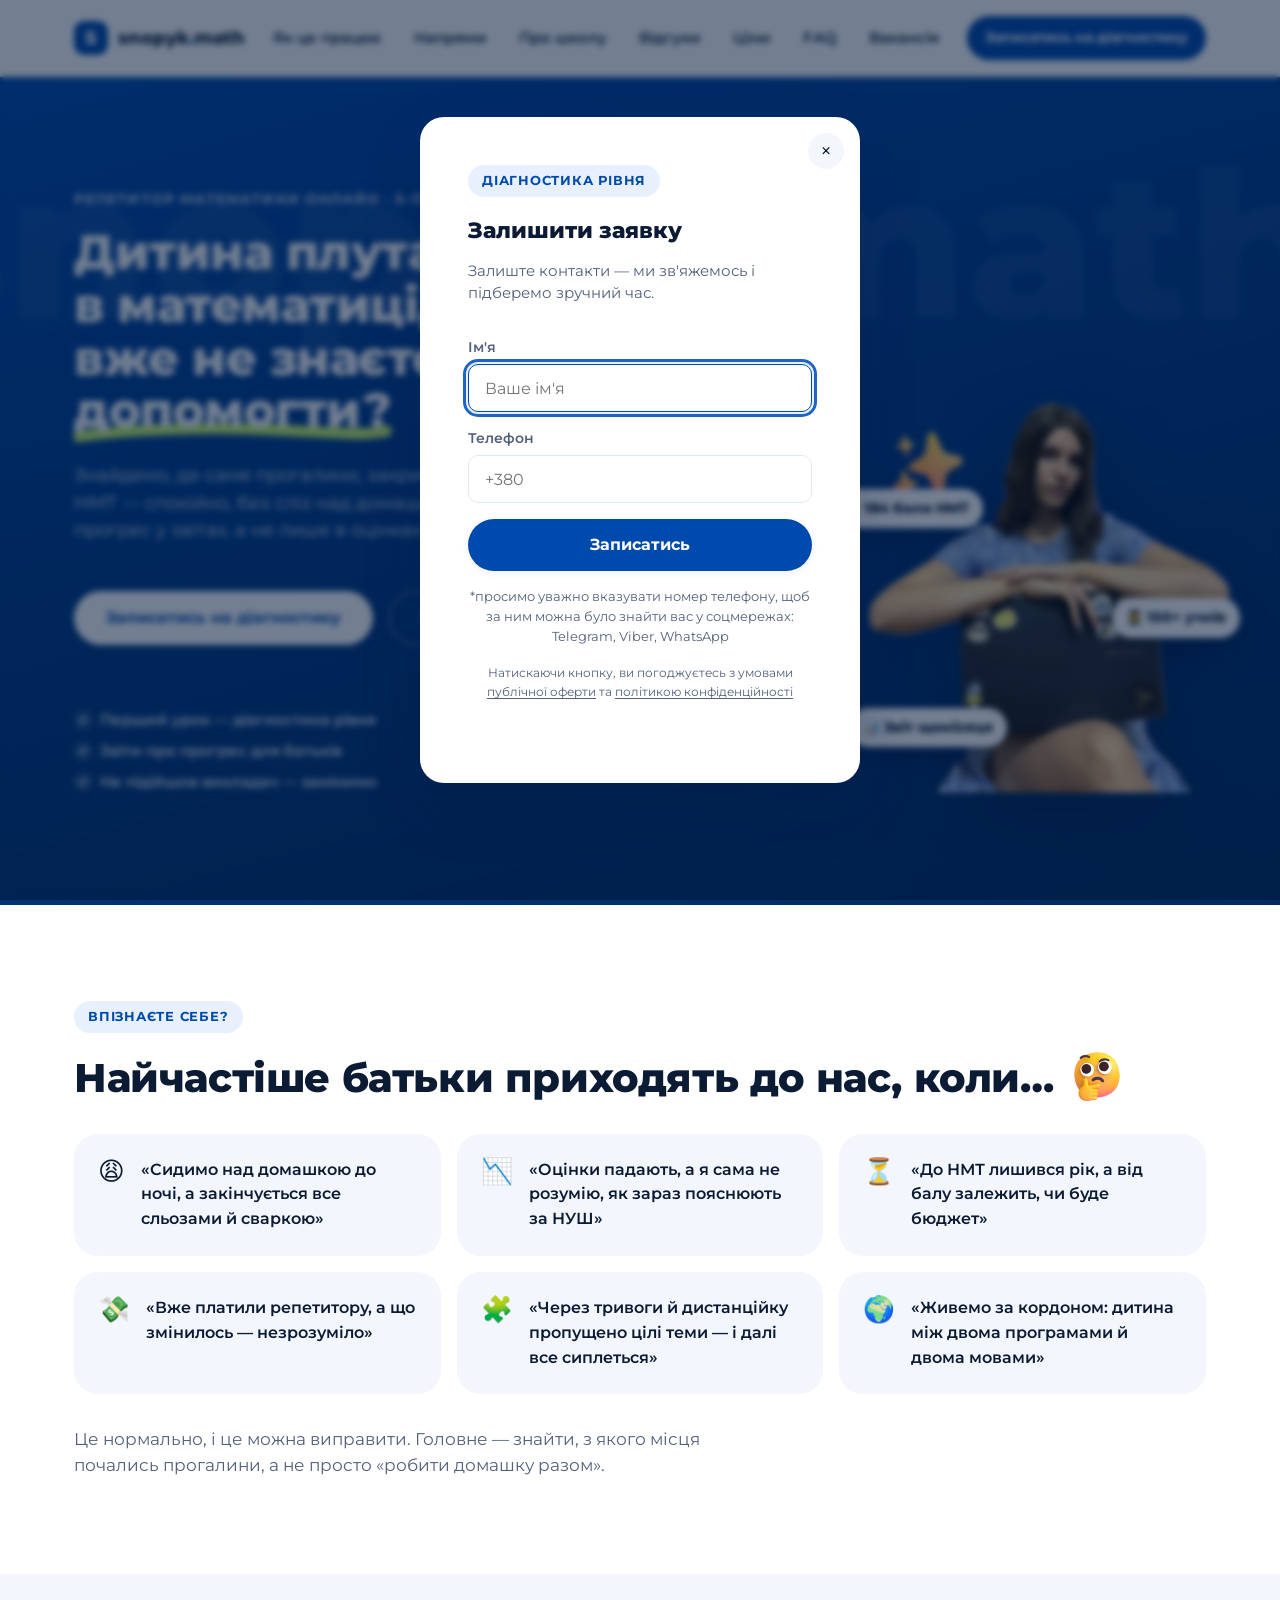
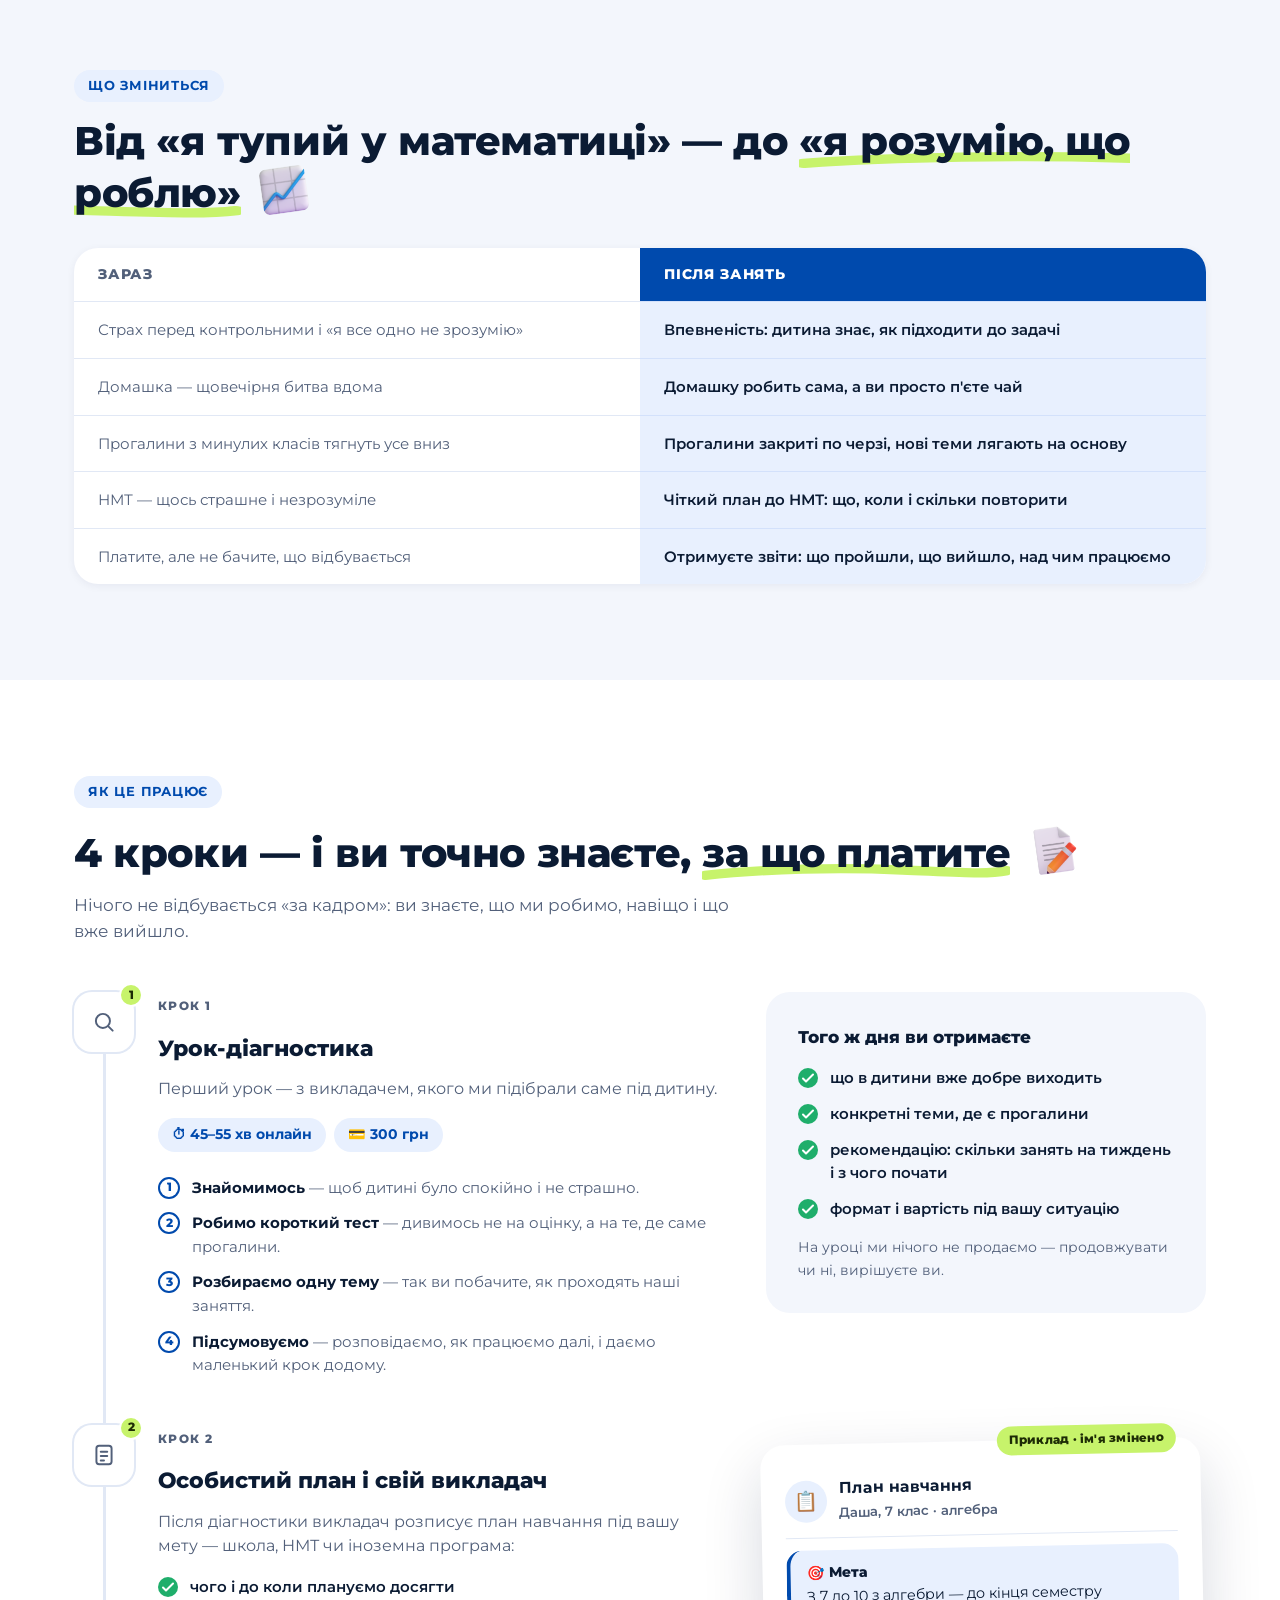
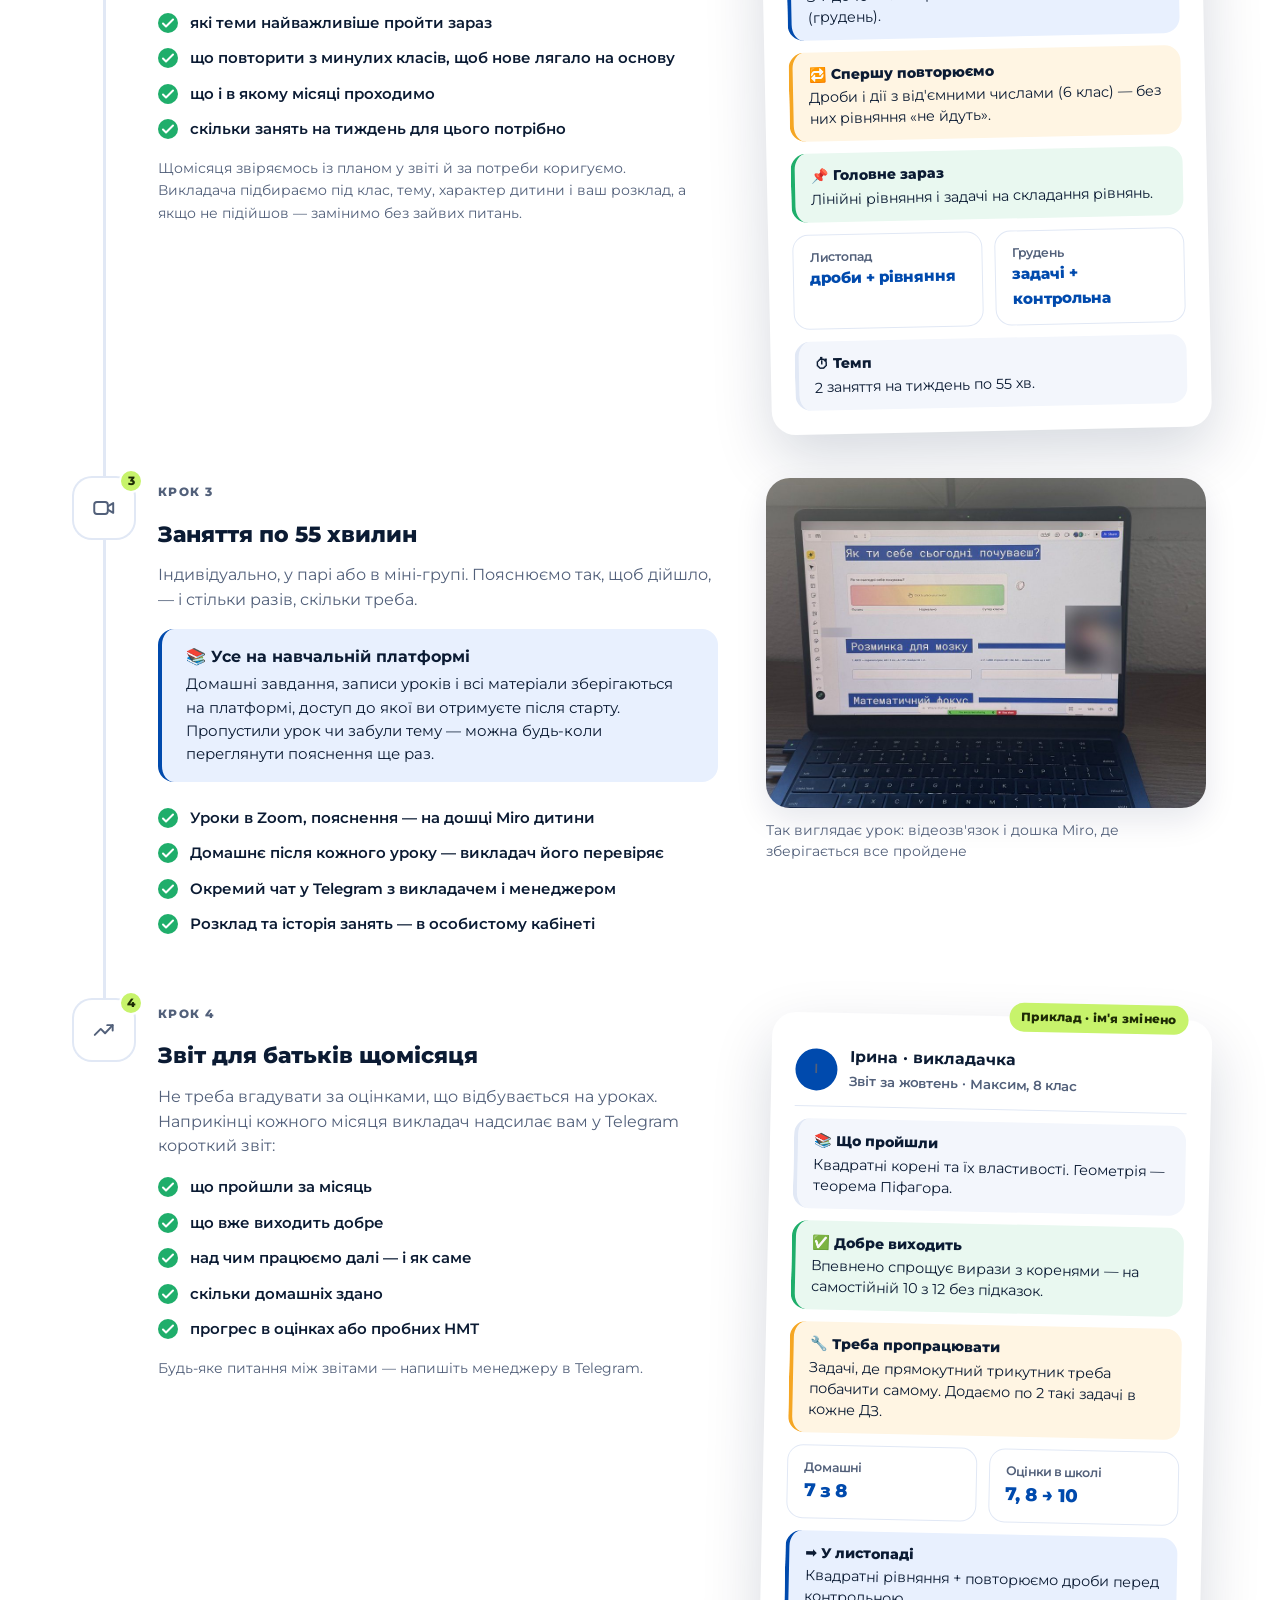
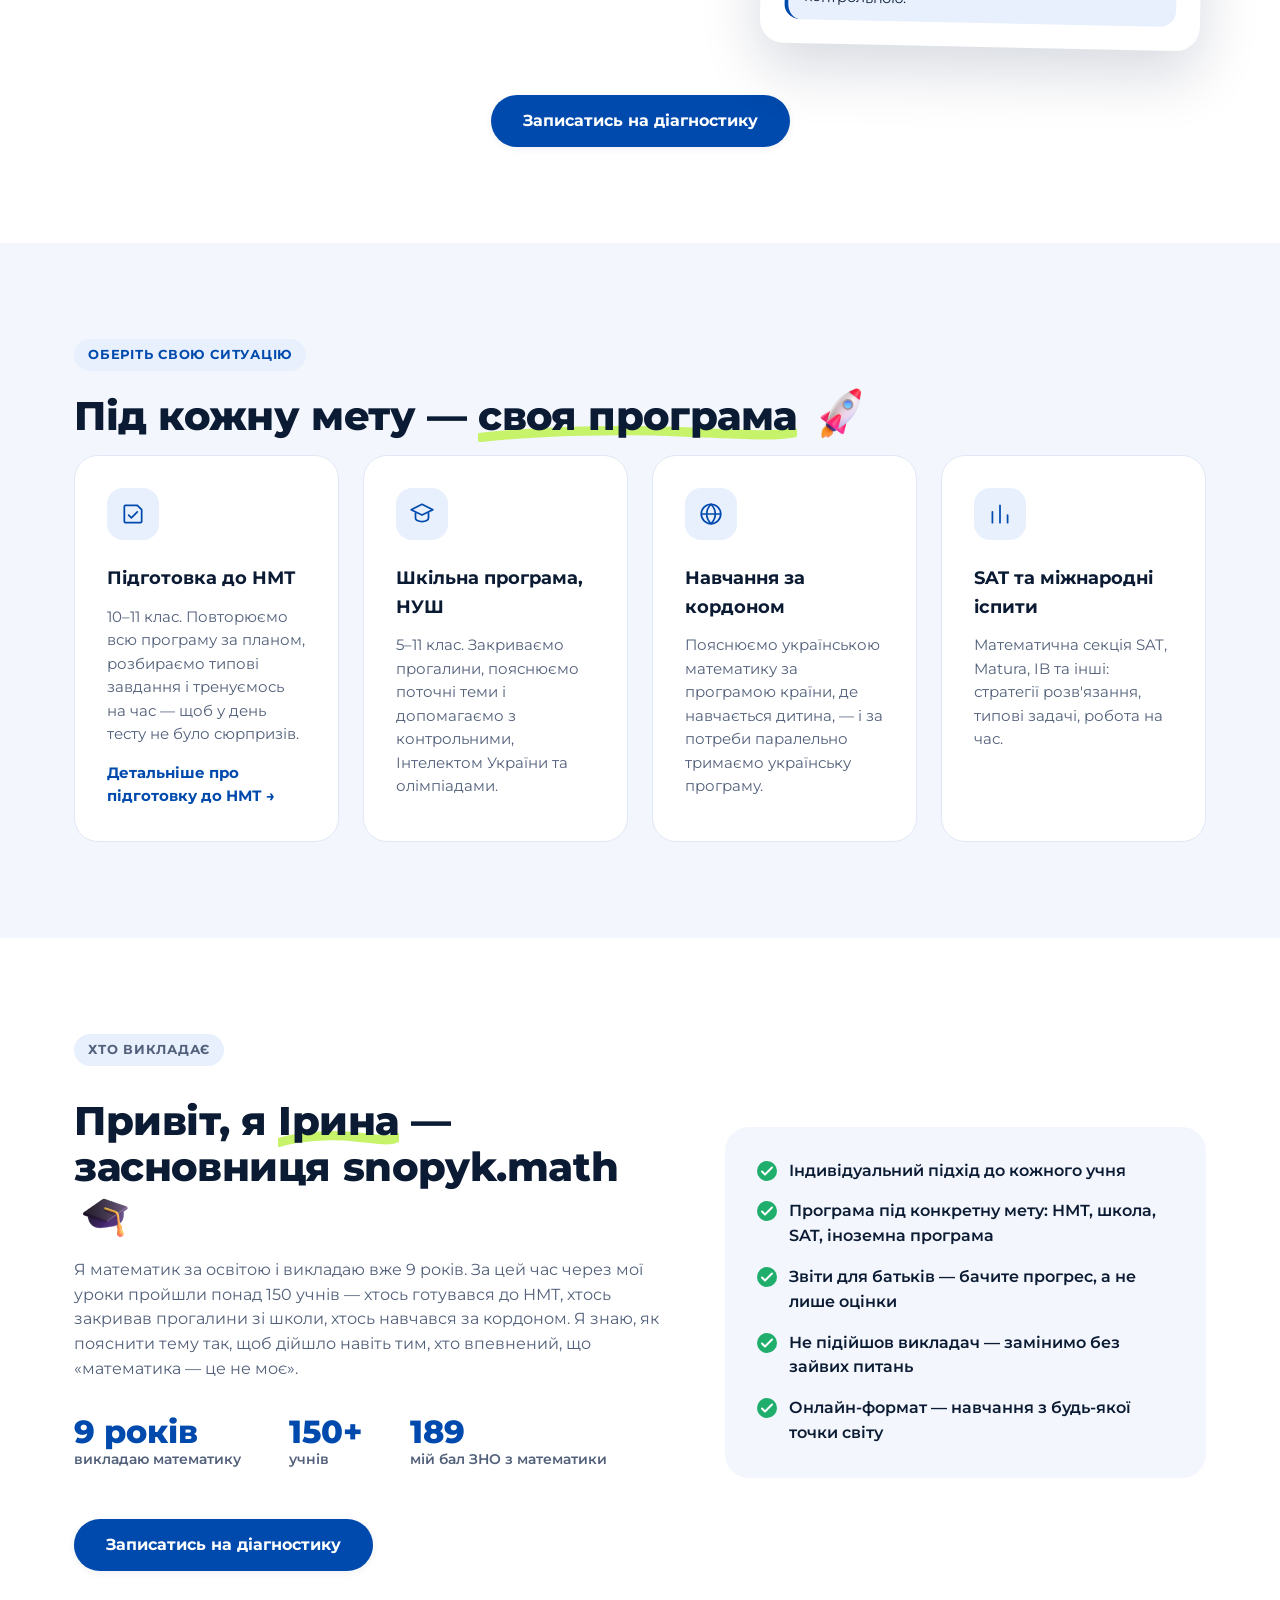
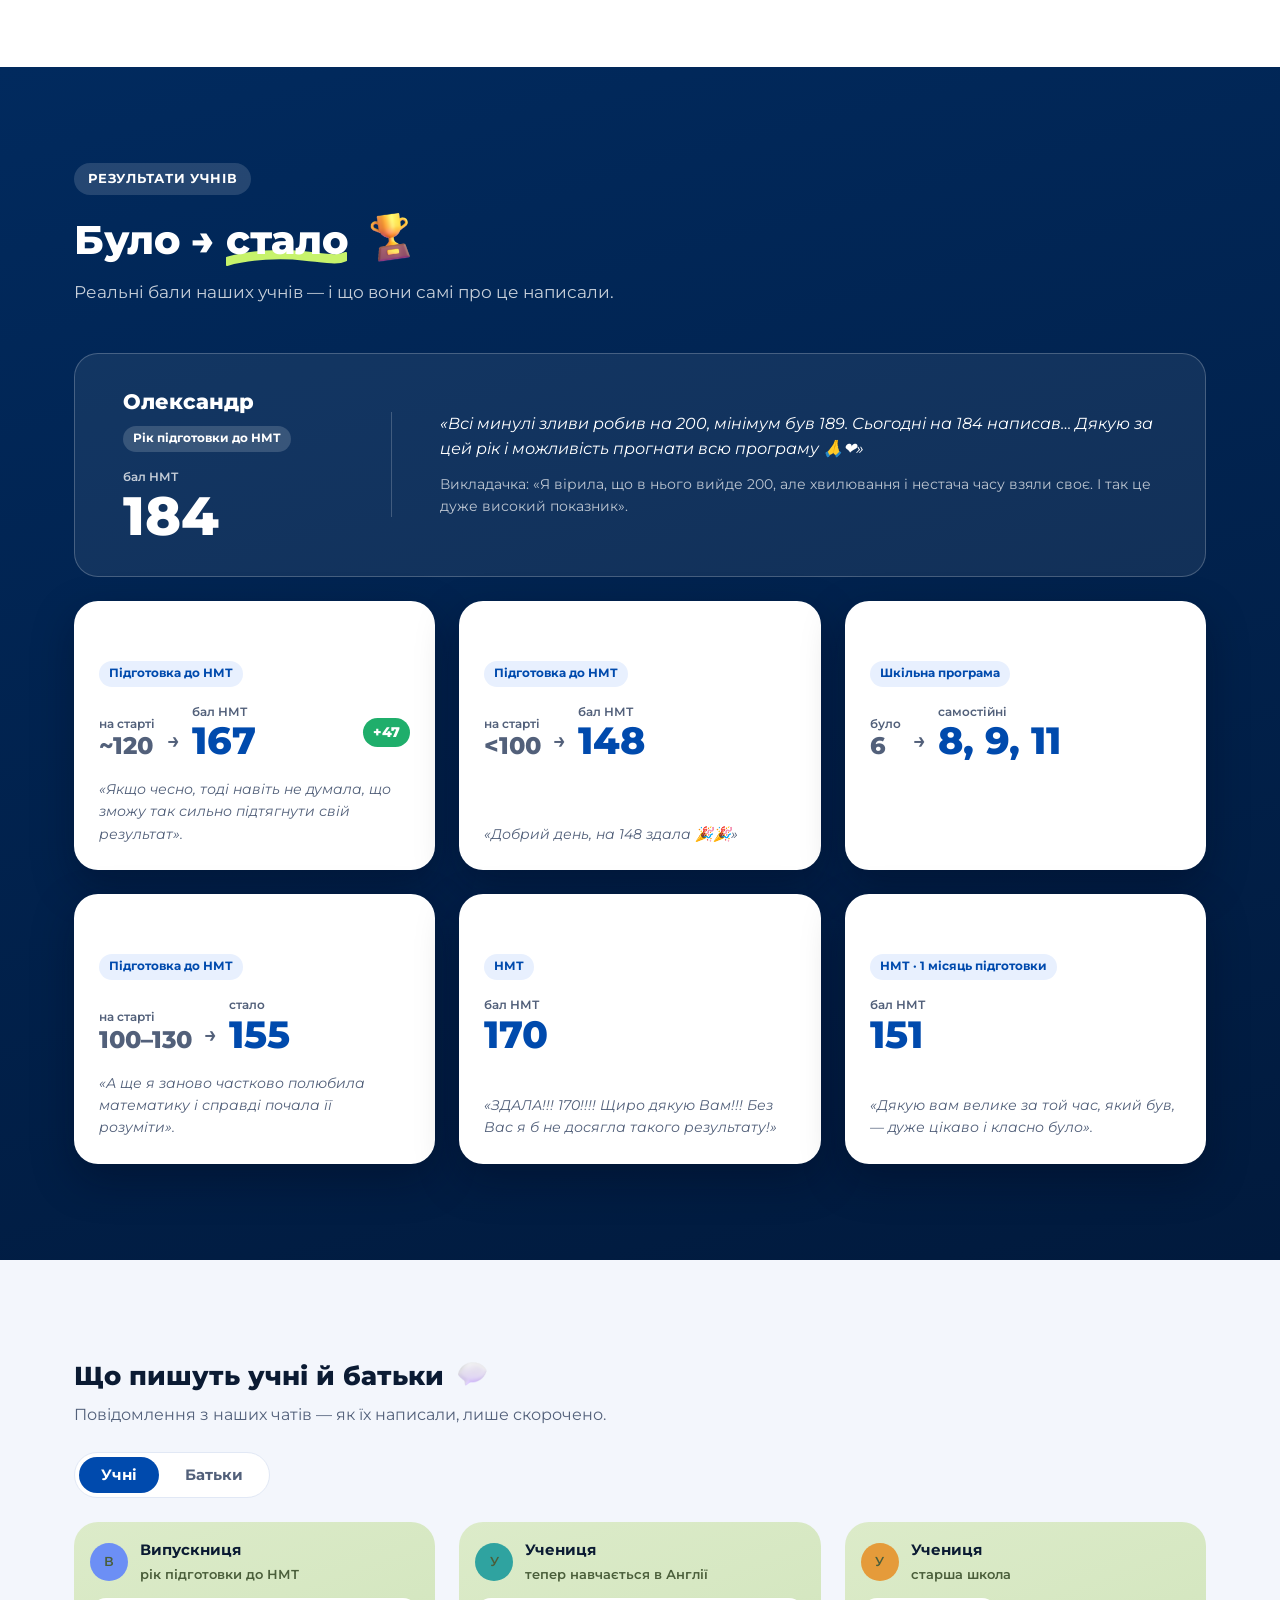
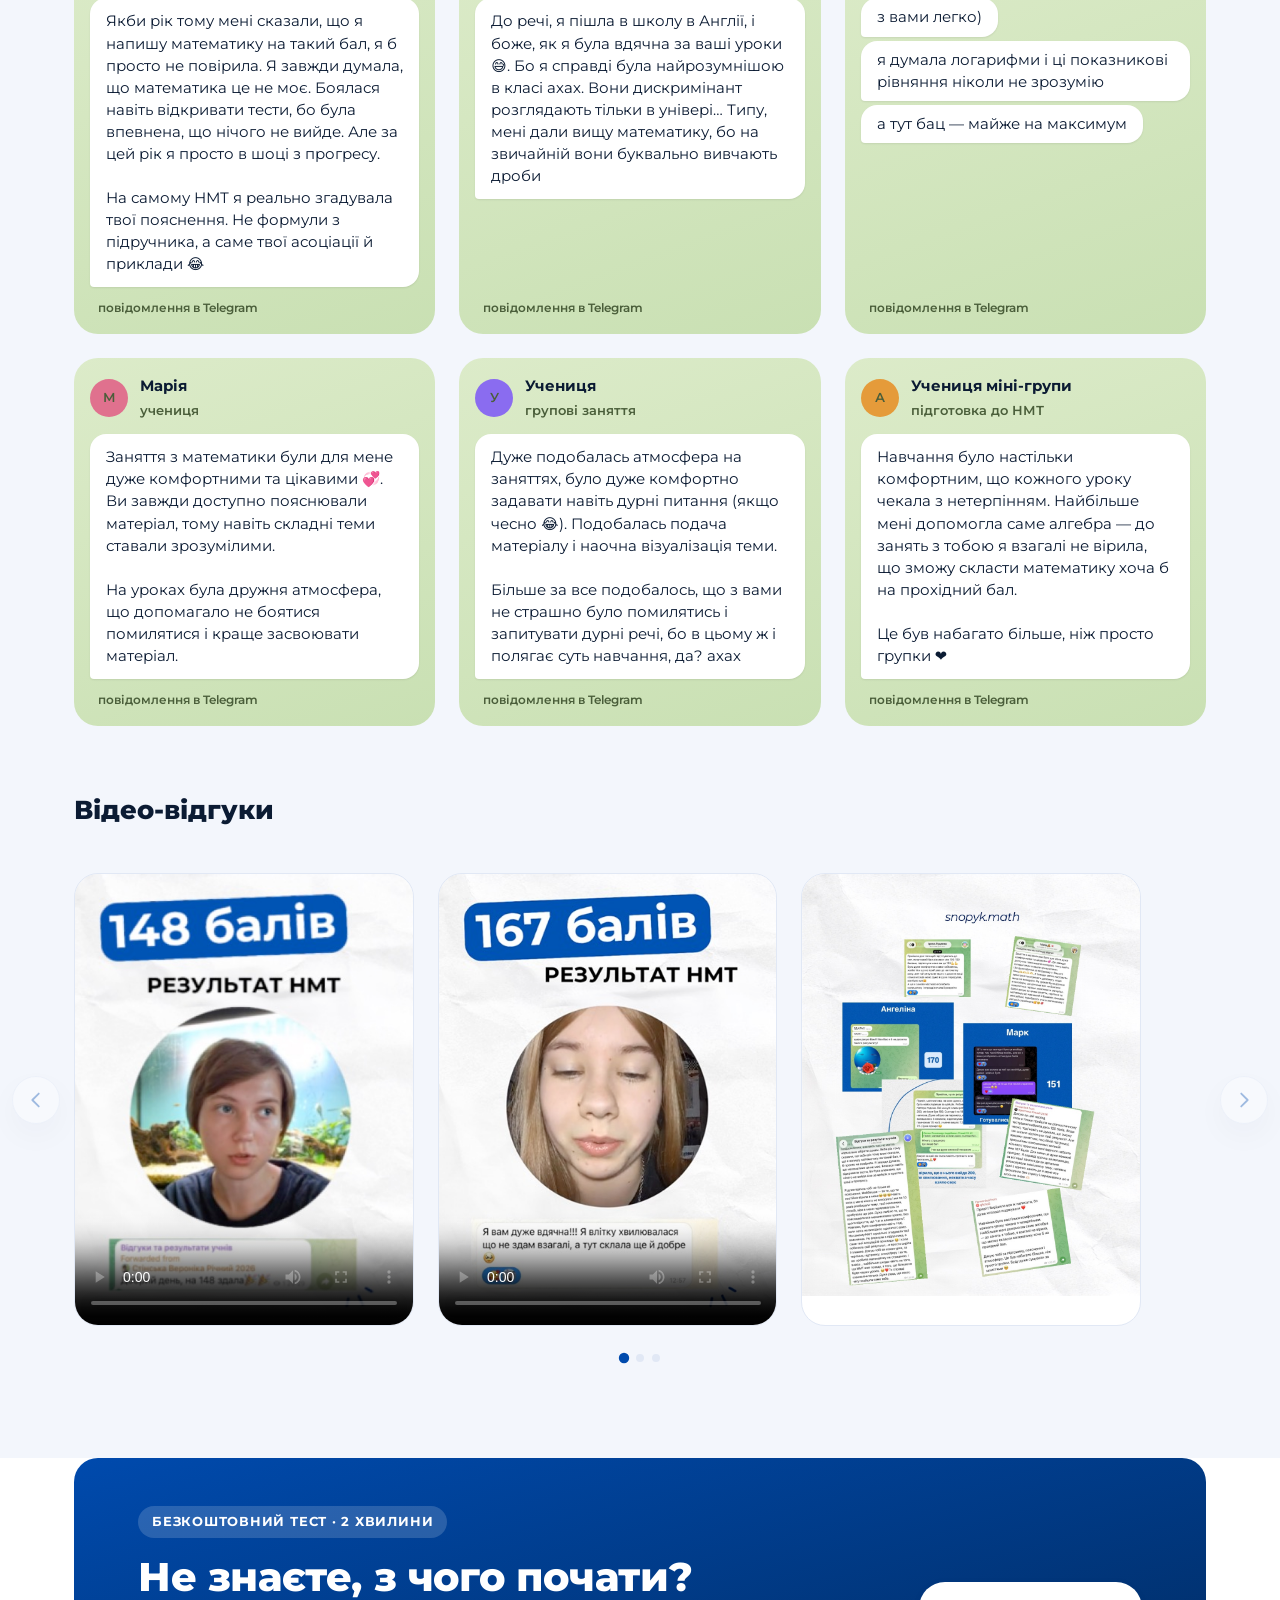
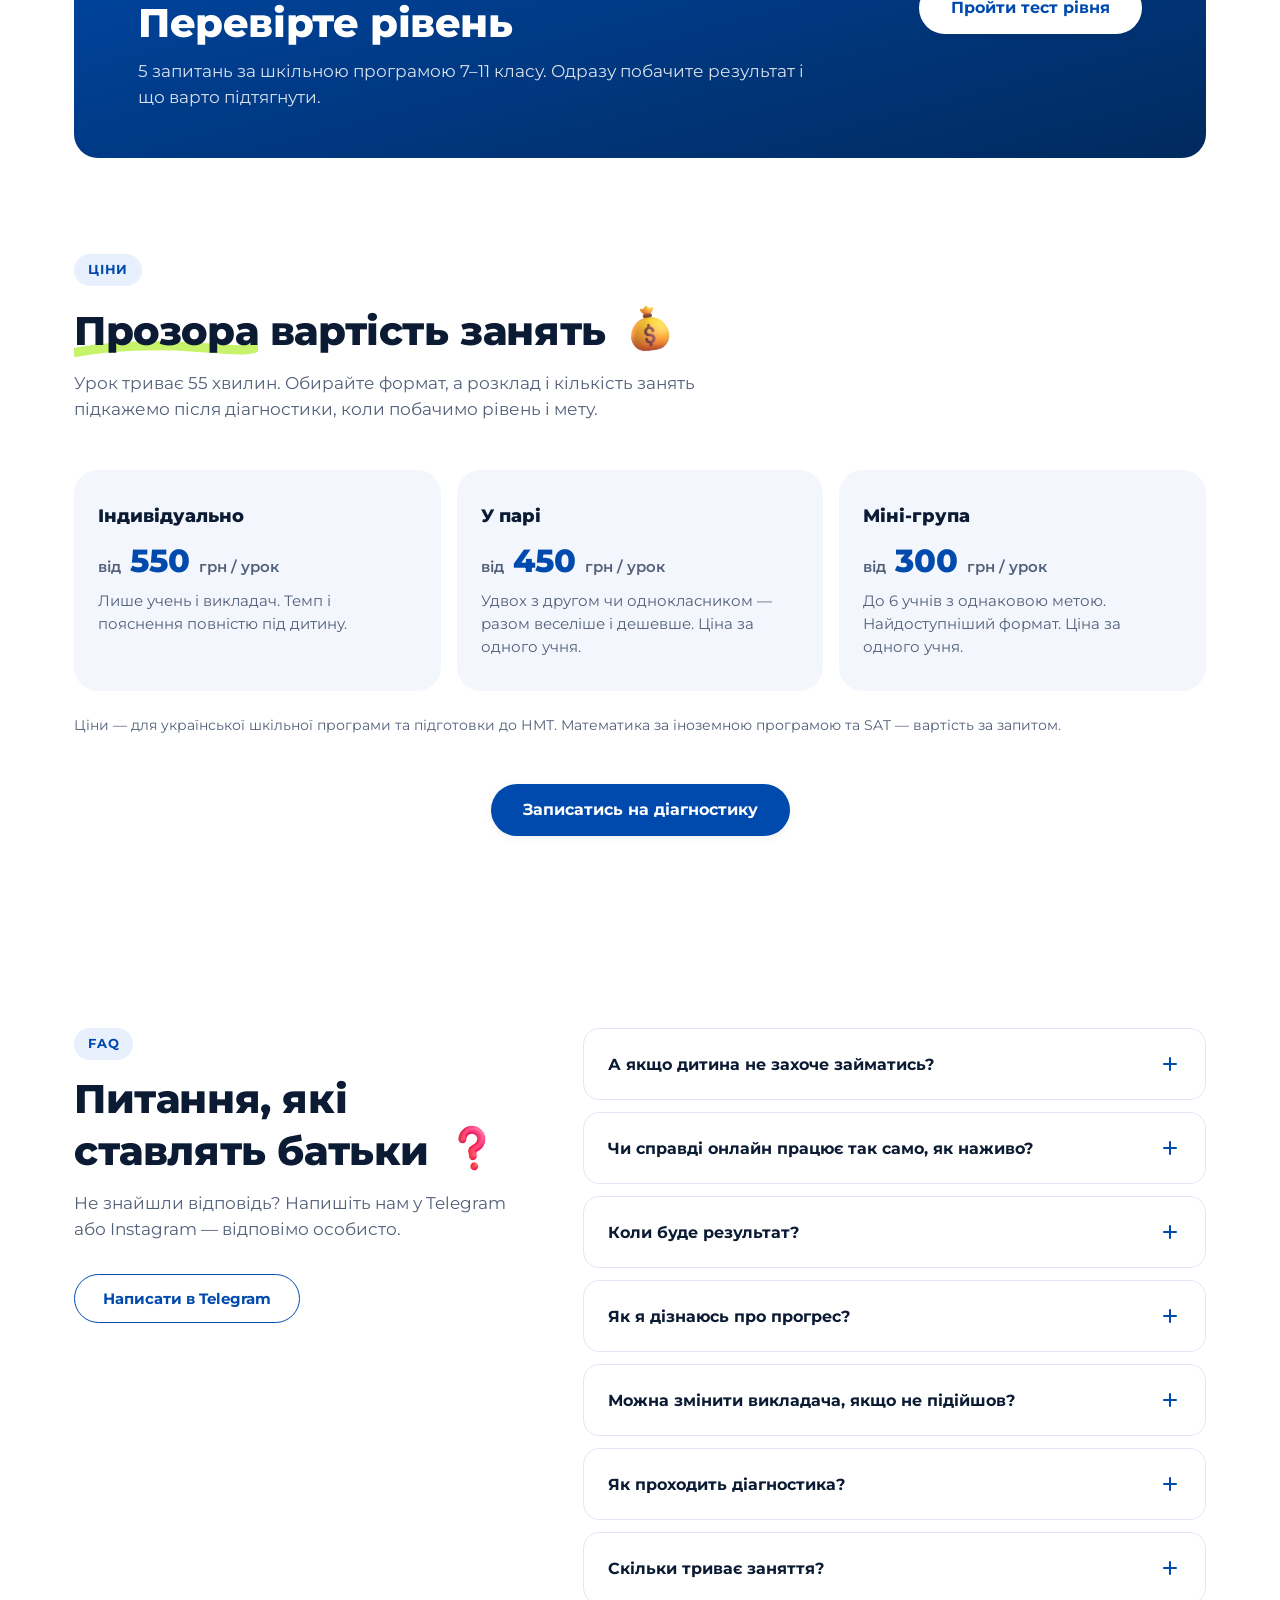
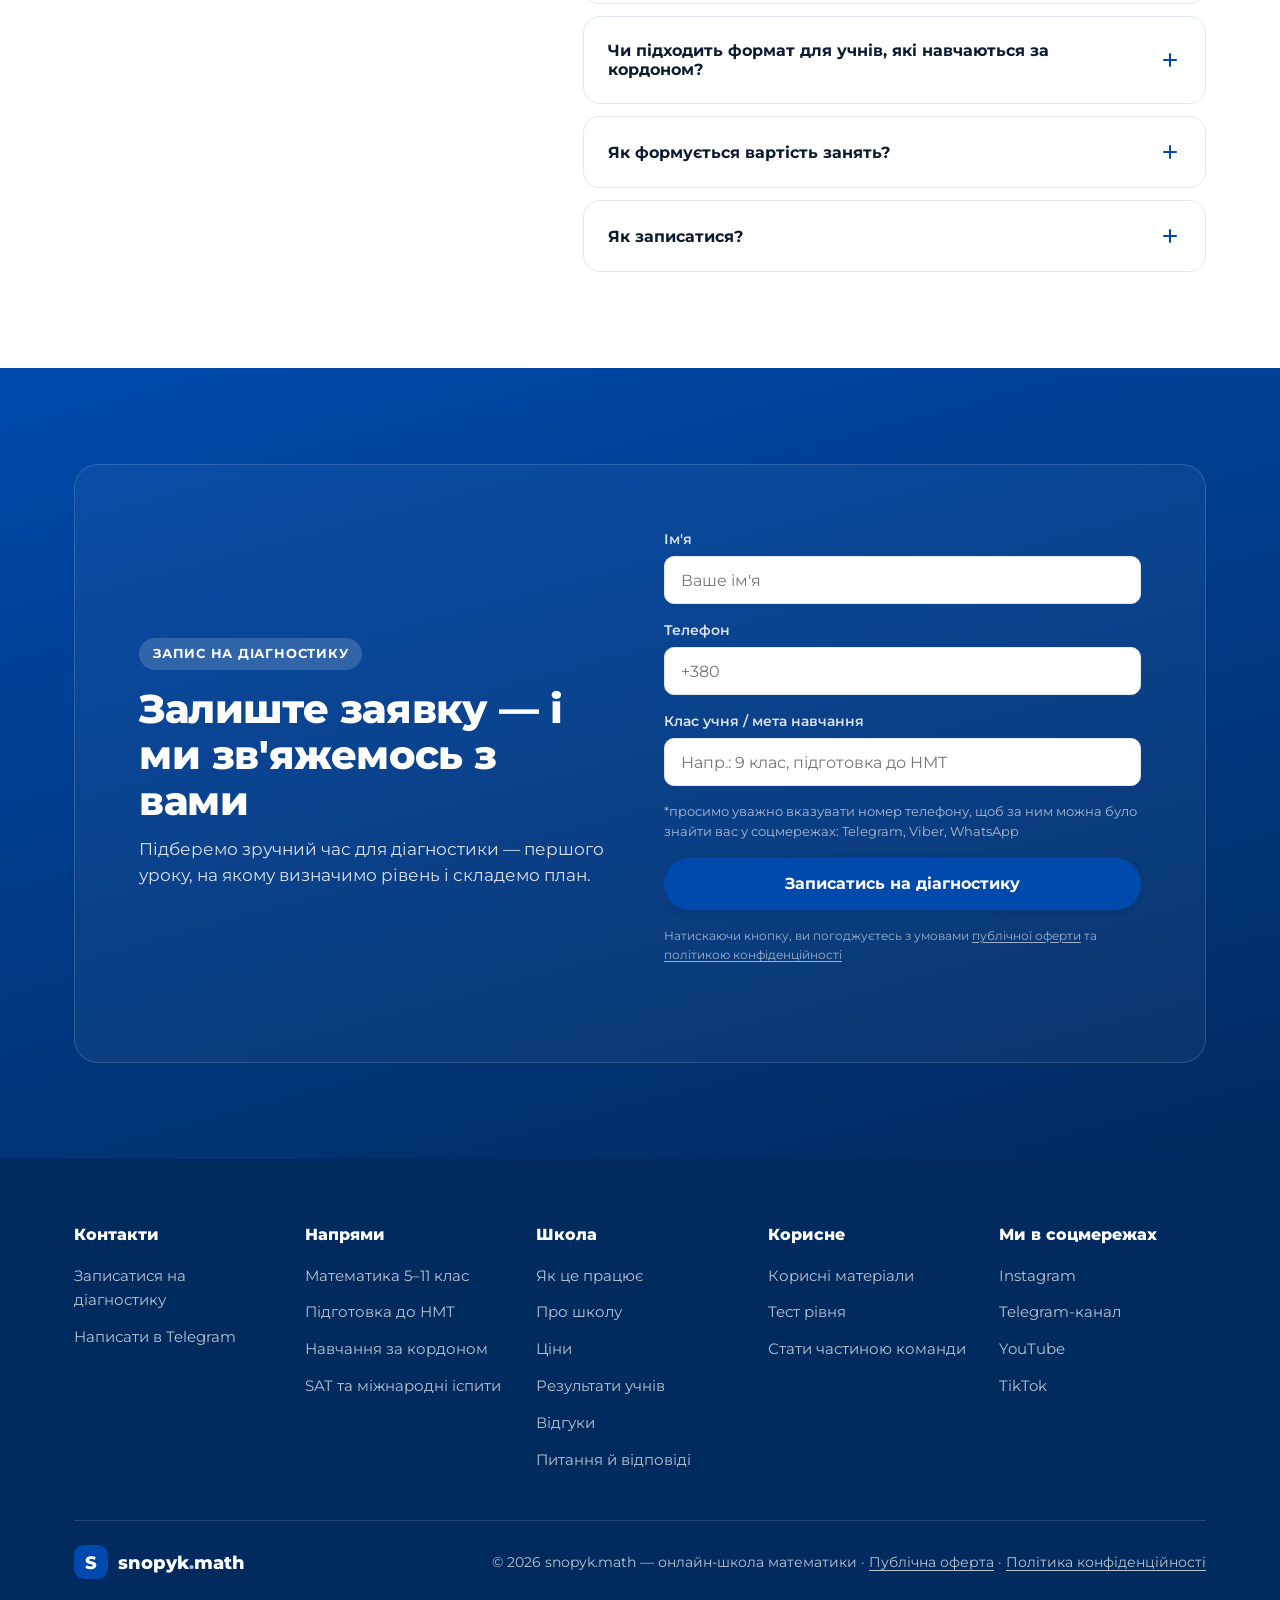
==== index.html @ 390945bc "Homepage: hero stat chips, swipeable steps on phones, dark results block - Hero: three floating stat" ====
<!DOCTYPE html>
<html lang="uk">
<head>
<meta charset="UTF-8">
<!-- Google Analytics -->
<script async src="https://www.googletagmanager.com/gtag/js?id=G-7C6CEEDRTM"></script>
<script>
  window.dataLayer = window.dataLayer || [];
  function gtag(){dataLayer.push(arguments);}
  gtag("js", new Date());
  gtag("config", "G-7C6CEEDRTM");
  // Натискання на будь-яке посилання в Telegram рахуємо як звернення.
  document.addEventListener("click", function (e) {
    var link = e.target.closest && e.target.closest('a[href*="t.me/"]');
    if (link) gtag("event", "contact_telegram", { link_url: link.href });
  });
</script>
<meta name="viewport" content="width=device-width, initial-scale=1, viewport-fit=cover">
<title>snopyk.math — репетитор математики онлайн, підготовка до НМТ</title>
<meta name="description" content="Онлайн-репетитор математики snopyk.math: індивідуальні заняття для учнів 5–11 класів: закриваємо прогалини, готуємо до НМТ, математика за іноземною програмою та SAT. Діагностика рівня і звіти для батьків.">
<link rel="canonical" href="https://snopykmath.com/">

<meta property="og:type" content="website">
<meta property="og:site_name" content="snopyk.math">
<meta property="og:title" content="snopyk.math — репетитор математики онлайн">
<meta property="og:description" content="Індивідуальний репетитор математики онлайн: підготовка до НМТ, шкільна програма 5–11 клас, іноземна програма та SAT. Діагностика рівня на першому уроці.">
<meta property="og:url" content="https://snopykmath.com/">
<meta property="og:locale" content="uk_UA">
<meta property="og:image" content="https://snopykmath.com/assets/images/og-image.jpg?v=2">
<meta property="og:image:width" content="1200">
<meta property="og:image:height" content="630">
<meta property="og:image:alt" content="snopyk.math — Математика без страху. Запис на пробний урок">

<meta name="twitter:card" content="summary_large_image">
<meta name="twitter:image" content="https://snopykmath.com/assets/images/og-image.jpg?v=2">
<meta name="twitter:title" content="snopyk.math — репетитор математики онлайн">
<meta name="twitter:description" content="Індивідуальний репетитор математики онлайн: підготовка до НМТ, шкільна програма 6–11 клас, іноземна програма та SAT.">

<link rel="icon" href="/favicon.ico" sizes="48x48">
<link rel="icon" href="/favicon.svg" type="image/svg+xml">
<link rel="apple-touch-icon" href="/apple-touch-icon.png">

<script type="application/ld+json">
{
  "@context": "https://schema.org",
  "@type": "EducationalOrganization",
  "name": "snopyk.math",
  "url": "https://snopykmath.com/",
  "logo": "https://snopykmath.com/assets/images/logo-512.png",
  "description": "Онлайн-репетитор математики: індивідуальні заняття для учнів 6–11 класів, підготовка до НМТ, математика за іноземною програмою та підготовка до SAT.",
  "areaServed": "UA",
  "sameAs": [
    "https://www.instagram.com/snopyk.math",
    "https://t.me/snopyk_math",
    "https://www.youtube.com/@snopyk_math",
    "https://www.tiktok.com/@snopyk.math"
  ]
}
</script>
<script type="application/ld+json">
{
  "@context": "https://schema.org",
  "@type": "FAQPage",
  "mainEntity": [
    {
      "@type": "Question",
      "name": "А якщо дитина не захоче займатись?",
      "acceptedAnswer": {
        "@type": "Answer",
        "text": "Часто небажання — це страх і відчуття «я все одно не зрозумію». На діагностиці дитина знайомиться з викладачем спокійно, без оцінок і тиску. Якщо контакт не складеться — підберемо іншого викладача."
      }
    },
    {
      "@type": "Question",
      "name": "Чи справді онлайн працює так само, як наживо?",
      "acceptedAnswer": {
        "@type": "Answer",
        "text": "Так. Працюємо на спільній інтерактивній дошці: викладач бачить хід розв'язку в реальному часі, а всі матеріали зберігаються. Плюс не треба нікуди їхати — заняття можна провести навіть з іншої країни."
      }
    },
    {
      "@type": "Question",
      "name": "Коли буде результат?",
      "acceptedAnswer": {
        "@type": "Answer",
        "text": "Залежить від того, скільки прогалин і яка мета. Після діагностики ви отримаєте план із термінами, а прогрес бачитимете у звітах — без «чекайте до кінця року»."
      }
    },
    {
      "@type": "Question",
      "name": "Як я дізнаюсь про прогрес?",
      "acceptedAnswer": {
        "@type": "Answer",
        "text": "Ми надсилаємо батькам звіти: що пройшли, що вже виходить і над чим працюємо далі. Будь-яке питання можна поставити менеджеру в Telegram."
      }
    },
    {
      "@type": "Question",
      "name": "Можна змінити викладача, якщо не підійшов?",
      "acceptedAnswer": {
        "@type": "Answer",
        "text": "Так. Важливо, щоб дитині було комфортно, — тому якщо викладач не підійшов, ми підберемо іншого."
      }
    },
    {
      "@type": "Question",
      "name": "Як проходить діагностика?",
      "acceptedAnswer": {
        "@type": "Answer",
        "text": "Це перше заняття онлайн, індивідуально з викладачем. Визначаємо поточний рівень, знаходимо прогалини, обговорюємо мету і формуємо план подальших занять. Після неї ви самі вирішуєте, чи продовжувати."
      }
    },
    {
      "@type": "Question",
      "name": "Скільки триває заняття?",
      "acceptedAnswer": {
        "@type": "Answer",
        "text": "Заняття триває 55 хвилин. Формат обираєте самі — індивідуально, у парі з другом чи однокласником або в міні-групі."
      }
    },
    {
      "@type": "Question",
      "name": "Чи підходить формат для учнів, які навчаються за кордоном?",
      "acceptedAnswer": {
        "@type": "Answer",
        "text": "Так. Пояснюємо українською математику за програмою країни, де навчається дитина, і готуємо до SAT, Matura та інших міжнародних іспитів."
      }
    },
    {
      "@type": "Question",
      "name": "Як формується вартість занять?",
      "acceptedAnswer": {
        "@type": "Answer",
        "text": "Індивідуальний урок — від 550 грн, у парі — від 450 грн, у міні-групі — від 300 грн з учня. Математика за іноземною програмою та SAT — за окремим прайсом. Формат допоможемо обрати після діагностики."
      }
    },
    {
      "@type": "Question",
      "name": "Як записатися?",
      "acceptedAnswer": {
        "@type": "Answer",
        "text": "Залиште заявку на сайті або напишіть нам у Telegram чи Instagram — ми зв'яжемось, щоб узгодити зручний час діагностики."
      }
    }
  ]
}
</script>
<link rel="preconnect" href="https://fonts.googleapis.com">
<link rel="preconnect" href="https://fonts.gstatic.com" crossorigin>
<link href="https://fonts.googleapis.com/css2?family=Montserrat:ital,wght@0,400;0,500;0,600;0,700;0,800;1,500&display=swap" rel="stylesheet">
<link rel="stylesheet" href="css/style.css?v=20261108l">
</head>
<body>

<a class="skip-link" href="#main">Перейти до змісту</a>

<!-- ===== HEADER ===== -->
<header class="site-header" id="site-header">
  <div class="container header-inner">
    <a href="#main" class="logo" aria-label="snopyk.math — на головну">
      <span class="logo-mark" aria-hidden="true">S</span>
      <span class="logo-text">snopyk<span class="logo-dot">.</span>math</span>
    </a>

    <nav class="main-nav" id="main-nav" aria-label="Основна навігація">
      <ul>
        <li><a href="#how">Як це працює</a></li>
        <li><a href="#audience">Напрями</a></li>
        <li><a href="#about">Про школу</a></li>
        <li><a href="#testimonials">Відгуки</a></li>
        <li><a href="#pricing">Ціни</a></li>
        <li><a href="#faq">FAQ</a></li>
        <li><a href="/vacancy">Вакансія</a></li>
      </ul>
    </nav>

    <div class="header-actions">
      <a href="#lead-form" class="btn btn-primary btn-sm js-open-modal">Записатись на діагностику</a>
      <button class="burger" id="burger" aria-expanded="false" aria-controls="mobile-nav" aria-label="Відкрити меню">
        <span></span><span></span><span></span>
      </button>
    </div>
  </div>

  </header>

<div class="mobile-nav" id="mobile-nav">
  <ul>
    <li><a href="#how">Як це працює</a></li>
    <li><a href="#audience">Напрями</a></li>
    <li><a href="#about">Про школу</a></li>
    <li><a href="#testimonials">Відгуки</a></li>
    <li><a href="#pricing">Ціни</a></li>
    <li><a href="#faq">FAQ</a></li>
    <li><a href="/vacancy">Вакансія</a></li>
  </ul>
  <a href="#lead-form" class="btn btn-white btn-block js-open-modal">Записатись на діагностику</a>
</div>

<main id="main">

  <!-- ===== HERO ===== -->
  <section class="hero">
    <div class="hero-watermark" aria-hidden="true">snopyk.math</div>
    <div class="container hero-grid">
      <div class="hero-inner">
        <p class="eyebrow">Репетитор математики онлайн · 5–11 клас · НМТ</p>
        <h1>Дитина плутається в&nbsp;математиці, а&nbsp;ви вже не&nbsp;знаєте, як <span class="hl hl-gold">допомогти?</span></h1>
        <p class="hero-lead">
          Знайдемо, де саме прогалини, закриємо їх і підготуємо до НМТ — спокійно,
          без сліз над домашкою. Ви бачитимете прогрес у звітах, а не лише в оцінках.
        </p>
        <div class="hero-actions">
          <button type="button" class="btn btn-white btn-lg js-open-modal">Записатись на діагностику</button>
          <a href="#how" class="btn btn-outline-white btn-lg">Як це працює</a>
        </div>
        <ul class="hero-points">
          <li>Перший урок — діагностика рівня</li>
          <li>Звіти про прогрес для батьків</li>
          <li>Не підійшов викладач — замінимо</li>
        </ul>
      </div>
      <div class="hero-photo">
        <img class="sticker sticker-float sticker-hero" src="assets/stickers/sparkles.png" alt="" aria-hidden="true" width="90" height="90">
        <picture>
          <source srcset="assets/images/founder-photo.webp" type="image/webp">
          <img src="assets/images/founder-photo.png" alt="Викладачка snopyk.math" width="832" height="900" fetchpriority="high">
        </picture>
        <span class="hero-chip hero-chip-1">🏆 184 бали НМТ</span>
        <span class="hero-chip hero-chip-2">👩‍🎓 150+ учнів</span>
        <span class="hero-chip hero-chip-3">📊 Звіт щомісяця</span>
      </div>
    </div>
  </section>

  <!-- ===== PAINS ===== -->
  <section class="section" id="pains">
    <div class="container">
      <p class="section-eyebrow">Впізнаєте себе?</p>
      <h2 class="section-title">Найчастіше батьки приходять до нас, коли… <img class="sticker" src="assets/stickers/thinking_face.png" alt="" aria-hidden="true" width="90" height="90" loading="lazy"></h2>

      <ul class="pain-grid">
        <li class="pain-card">
          <span class="pain-emoji" aria-hidden="true">😩</span>
          <p>«Сидимо над домашкою до ночі, а закінчується все сльозами й сваркою»</p>
        </li>
        <li class="pain-card">
          <span class="pain-emoji" aria-hidden="true">📉</span>
          <p>«Оцінки падають, а я сама не розумію, як зараз пояснюють за НУШ»</p>
        </li>
        <li class="pain-card">
          <span class="pain-emoji" aria-hidden="true">⏳</span>
          <p>«До НМТ лишився рік, а від балу залежить, чи буде бюджет»</p>
        </li>
        <li class="pain-card">
          <span class="pain-emoji" aria-hidden="true">💸</span>
          <p>«Вже платили репетитору, а що змінилось — незрозуміло»</p>
        </li>
        <li class="pain-card">
          <span class="pain-emoji" aria-hidden="true">🧩</span>
          <p>«Через тривоги й дистанційку пропущено цілі теми — і далі все сиплеться»</p>
        </li>
        <li class="pain-card">
          <span class="pain-emoji" aria-hidden="true">🌍</span>
          <p>«Живемо за кордоном: дитина між двома програмами й двома мовами»</p>
        </li>
      </ul>

      <p class="pain-outro">Це нормально, і це можна виправити. Головне — знайти, з якого місця почались прогалини, а не просто «робити домашку разом».</p>
    </div>
  </section>

  <!-- ===== BEFORE / AFTER ===== -->
  <section class="section section-alt" id="change">
    <div class="container">
      <p class="section-eyebrow">Що зміниться</p>
      <h2 class="section-title">Від «я тупий у математиці» — до <span class="hl">«я розумію, що роблю»</span> <img class="sticker" src="assets/stickers/chart_increasing.png" alt="" aria-hidden="true" width="90" height="90" loading="lazy"></h2>

      <div class="change-table" role="table" aria-label="Що змінюється після занять">
        <div class="change-head" role="row">
          <span role="columnheader">Зараз</span>
          <span role="columnheader">Після занять</span>
        </div>
        <div class="change-row" role="row">
          <span class="change-before" role="cell">Страх перед контрольними і «я все одно не зрозумію»</span>
          <span class="change-after" role="cell">Впевненість: дитина знає, як підходити до задачі</span>
        </div>
        <div class="change-row" role="row">
          <span class="change-before" role="cell">Домашка — щовечірня битва вдома</span>
          <span class="change-after" role="cell">Домашку робить сама, а ви просто п'єте чай</span>
        </div>
        <div class="change-row" role="row">
          <span class="change-before" role="cell">Прогалини з минулих класів тягнуть усе вниз</span>
          <span class="change-after" role="cell">Прогалини закриті по черзі, нові теми лягають на основу</span>
        </div>
        <div class="change-row" role="row">
          <span class="change-before" role="cell">НМТ — щось страшне і незрозуміле</span>
          <span class="change-after" role="cell">Чіткий план до НМТ: що, коли і скільки повторити</span>
        </div>
        <div class="change-row" role="row">
          <span class="change-before" role="cell">Платите, але не бачите, що відбувається</span>
          <span class="change-after" role="cell">Отримуєте звіти: що пройшли, що вийшло, над чим працюємо</span>
        </div>
      </div>
    </div>
  </section>

  <!-- ===== HOW IT WORKS ===== -->
  <section class="section" id="how">
    <div class="container">
      <p class="section-eyebrow">Як це працює</p>
      <h2 class="section-title">4 кроки — і ви точно знаєте, <span class="hl">за що платите</span> <img class="sticker" src="assets/stickers/memo.png" alt="" aria-hidden="true" width="90" height="90" loading="lazy"></h2>
      <p class="section-lead">Нічого не відбувається «за кадром»: ви знаєте, що ми робимо, навіщо і що вже вийшло.</p>

      <ol class="how-flow">
        <!-- 1. Diagnostic -->
        <li class="how-item">
          <span class="how-num" aria-hidden="true"><svg viewBox="0 0 24 24" fill="none" aria-hidden="true"><circle cx="11" cy="11" r="6.5" stroke="currentColor" stroke-width="1.8"/><path d="m16 16 4 4" stroke="currentColor" stroke-width="1.8" stroke-linecap="round"/></svg><b>1</b></span>
          <div class="how-body how-body-aside">
            <div class="how-text">
              <p class="how-step-label">Крок 1</p>
              <h3>Урок-діагностика</h3>
              <p class="how-short">45–55 хв онлайн, 300 грн. Знайомимось, робимо короткий тест і знаходимо, де саме прогалини. Того ж дня ви отримуєте висновки й рекомендації.</p>
              <p>Перший урок — з викладачем, якого ми підібрали саме під дитину.</p>
              <ul class="how-chips" role="list">
                <li>⏱ 45–55 хв онлайн</li>
                <li>💳 300 грн</li>
              </ul>
              <ol class="how-substeps">
                <li><b>Знайомимось</b> — щоб дитині було спокійно і не страшно.</li>
                <li><b>Робимо короткий тест</b> — дивимось не на оцінку, а на те, де саме прогалини.</li>
                <li><b>Розбираємо одну тему</b> — так ви побачите, як проходять наші заняття.</li>
                <li><b>Підсумовуємо</b> — розповідаємо, як працюємо далі, і даємо маленький крок додому.</li>
              </ol>
            </div>
            <div class="how-aside how-card">
              <h4>Того ж дня ви отримаєте</h4>
              <ul class="check-list">
                <li>що в дитини вже добре виходить</li>
                <li>конкретні теми, де є прогалини</li>
                <li>рекомендацію: скільки занять на тиждень і з чого почати</li>
                <li>формат і вартість під вашу ситуацію</li>
              </ul>
              <p class="how-note">На уроці ми нічого не продаємо — продовжувати чи ні, вирішуєте ви.</p>
            </div>
          </div>
        </li>

        <!-- 2. Plan -->
        <li class="how-item">
          <span class="how-num" aria-hidden="true"><svg viewBox="0 0 24 24" fill="none" aria-hidden="true"><rect x="5" y="3.5" width="14" height="17" rx="2.5" stroke="currentColor" stroke-width="1.8"/><path d="M9 9h6M9 13h6M9 17h3" stroke="currentColor" stroke-width="1.8" stroke-linecap="round"/></svg><b>2</b></span>
          <div class="how-body how-body-aside">
            <div class="how-text">
              <p class="how-step-label">Крок 2</p>
              <h3>Особистий план і свій викладач</h3>
              <p class="how-short">Викладач розписує, чого і до коли досягаємо, які теми головні зараз і що повторити з минулих класів.</p>
              <button type="button" class="how-example-btn" data-example="plan">Подивитись приклад →</button>
              <p>Після діагностики викладач розписує план навчання під вашу мету — школа, НМТ чи іноземна програма:</p>
              <ul class="check-list how-list">
                <li>чого і до коли плануємо досягти</li>
                <li>які теми найважливіше пройти зараз</li>
                <li>що повторити з минулих класів, щоб нове лягало на основу</li>
                <li>що і в якому місяці проходимо</li>
                <li>скільки занять на тиждень для цього потрібно</li>
              </ul>
              <p class="how-note">Щомісяця звіряємось із планом у звіті й за потреби коригуємо. Викладача підбираємо під клас, тему, характер дитини і ваш розклад, а якщо не підійшов — замінимо без зайвих питань.</p>
            </div>

            <figure class="how-aside report-card plan-card" data-example-src="plan" aria-label="Приклад плану навчання">
              <span class="report-sample">Приклад · ім'я змінено</span>
              <header class="report-head">
                <span class="report-avatar" aria-hidden="true">📋</span>
                <div>
                  <strong>План навчання</strong>
                  <span>Даша, 7 клас · алгебра</span>
                </div>
              </header>
              <div class="report-block report-next">
                <h5>🎯 Мета</h5>
                <p>З 7 до 10 з алгебри — до кінця семестру (грудень).</p>
              </div>
              <div class="report-block report-work">
                <h5>🔁 Спершу повторюємо</h5>
                <p>Дроби і дії з від'ємними числами (6 клас) — без них рівняння «не йдуть».</p>
              </div>
              <div class="report-block report-good">
                <h5>📌 Головне зараз</h5>
                <p>Лінійні рівняння і задачі на складання рівнянь.</p>
              </div>
              <div class="report-stats">
                <div><span>Листопад</span><strong>дроби + рівняння</strong></div>
                <div><span>Грудень</span><strong>задачі + контрольна</strong></div>
              </div>
              <div class="report-block">
                <h5>⏱ Темп</h5>
                <p>2 заняття на тиждень по 55 хв.</p>
              </div>
            </figure>
          </div>
        </li>

        <!-- 3. Lessons -->
        <li class="how-item">
          <span class="how-num" aria-hidden="true"><svg viewBox="0 0 24 24" fill="none" aria-hidden="true"><rect x="3" y="6.5" width="12.5" height="11" rx="2.5" stroke="currentColor" stroke-width="1.8"/><path d="m15.5 10.5 5-3v9l-5-3" stroke="currentColor" stroke-width="1.8" stroke-linejoin="round"/></svg><b>3</b></span>
          <div class="how-body how-body-aside">
            <div class="how-text">
              <p class="how-step-label">Крок 3</p>
              <h3>Заняття по 55 хвилин</h3>
              <p class="how-short">Індивідуально, у парі чи в міні-групі. Домашні, записи уроків і всі матеріали — на навчальній платформі.</p>
              <p>Індивідуально, у парі або в міні-групі. Пояснюємо так, щоб дійшло, — і стільки разів, скільки треба.</p>
              <div class="how-platform">
                <strong>📚 Усе на навчальній платформі</strong>
                <p>Домашні завдання, записи уроків і всі матеріали зберігаються на платформі, доступ до якої ви отримуєте після старту. Пропустили урок чи забули тему — можна будь-коли переглянути пояснення ще раз.</p>
              </div>
              <ul class="check-list how-list">
                <li>Уроки в Zoom, пояснення — на дошці Miro дитини</li>
                <li>Домашнє після кожного уроку — викладач його перевіряє</li>
                <li>Окремий чат у Telegram з викладачем і менеджером</li>
                <li>Розклад та історія занять — в особистому кабінеті</li>
              </ul>
            </div>
            <figure class="how-aside how-photo">
              <img src="assets/images/lesson-laptop.jpg" alt="Урок snopyk.math: дошка Miro з розминкою для мозку і відеозв'язок з учнем" width="1000" height="750" loading="lazy">
              <figcaption>Так виглядає урок: відеозв'язок і дошка Miro, де зберігається все пройдене</figcaption>
            </figure>
          </div>
        </li>

        <!-- 4. Monthly report -->
        <li class="how-item">
          <span class="how-num" aria-hidden="true"><svg viewBox="0 0 24 24" fill="none" aria-hidden="true"><path d="m3.5 16.5 5.5-5.5 4 4 7-7.5" stroke="currentColor" stroke-width="1.8" stroke-linecap="round" stroke-linejoin="round"/><path d="M15 7.5h5v5" stroke="currentColor" stroke-width="1.8" stroke-linecap="round" stroke-linejoin="round"/></svg><b>4</b></span>
          <div class="how-body how-body-aside">
            <div class="how-text">
              <p class="how-step-label">Крок 4</p>
              <h3>Звіт для батьків щомісяця</h3>
              <p class="how-short">Щомісяця в Telegram: що пройшли, що вже виходить, над чим працюємо і скільки домашніх здано.</p>
              <button type="button" class="how-example-btn" data-example="report">Подивитись приклад →</button>
              <p>Не треба вгадувати за оцінками, що відбувається на уроках. Наприкінці кожного місяця викладач надсилає вам у Telegram короткий звіт:</p>
              <ul class="check-list how-list">
                <li>що пройшли за місяць</li>
                <li>що вже виходить добре</li>
                <li>над чим працюємо далі — і як саме</li>
                <li>скільки домашніх здано</li>
                <li>прогрес в оцінках або пробних НМТ</li>
              </ul>
              <p class="how-note">Будь-яке питання між звітами — напишіть менеджеру в Telegram.</p>
            </div>

            <figure class="how-aside report-card" data-example-src="report" aria-label="Приклад щомісячного звіту для батьків">
              <span class="report-sample">Приклад · ім'я змінено</span>
              <header class="report-head">
                <span class="report-avatar" aria-hidden="true">І</span>
                <div>
                  <strong>Ірина · викладачка</strong>
                  <span>Звіт за жовтень · Максим, 8 клас</span>
                </div>
              </header>
              <div class="report-block">
                <h5>📚 Що пройшли</h5>
                <p>Квадратні корені та їх властивості. Геометрія — теорема Піфагора.</p>
              </div>
              <div class="report-block report-good">
                <h5>✅ Добре виходить</h5>
                <p>Впевнено спрощує вирази з коренями — на самостійній 10 з 12 без підказок.</p>
              </div>
              <div class="report-block report-work">
                <h5>🔧 Треба пропрацювати</h5>
                <p>Задачі, де прямокутний трикутник треба побачити самому. Додаємо по 2 такі задачі в кожне ДЗ.</p>
              </div>
              <div class="report-stats">
                <div><span>Домашні</span><strong>7 з 8</strong></div>
                <div><span>Оцінки в школі</span><strong>7, 8 → 10</strong></div>
              </div>
              <div class="report-block report-next">
                <h5>➡️ У листопаді</h5>
                <p>Квадратні рівняння + повторюємо дроби перед контрольною.</p>
              </div>
            </figure>
          </div>
        </li>
      </ol>
      <p class="how-swipe-hint" aria-hidden="true">Гортайте вбік →</p>

      <div class="section-cta">
        <button type="button" class="btn btn-primary btn-lg js-open-modal">Записатись на діагностику</button>
      </div>
    </div>
  </section>

  <dialog class="example-sheet" id="example-sheet" aria-label="Приклад">
    <button type="button" class="example-sheet-close" aria-label="Закрити">&times;</button>
    <div class="example-sheet-body"></div>
  </dialog>

  <!-- ===== SITUATIONS ===== -->
  <section class="section section-alt" id="audience">
    <div class="container">
      <p class="section-eyebrow">Оберіть свою ситуацію</p>
      <h2 class="section-title">Під кожну мету — <span class="hl">своя програма</span> <img class="sticker" src="assets/stickers/rocket.png" alt="" aria-hidden="true" width="90" height="90" loading="lazy"></h2>

      <div class="cards-grid situation-grid">
        <article class="audience-card">
          <div class="audience-icon" aria-hidden="true">
            <svg viewBox="0 0 24 24" fill="none"><path d="M4 19V5a1 1 0 0 1 1-1h11l4 4v11a1 1 0 0 1-1 1H5a1 1 0 0 1-1-1Z" stroke="currentColor" stroke-width="1.6" stroke-linejoin="round"/><path d="M8 13l2.5 2.5L16 10" stroke="currentColor" stroke-width="1.6" stroke-linecap="round" stroke-linejoin="round"/></svg>
          </div>
          <h3>Підготовка до НМТ</h3>
          <p>10–11 клас. Повторюємо всю програму за планом, розбираємо типові завдання і тренуємось на час — щоб у день тесту не було сюрпризів.</p>
          <a href="/nmt" class="card-link">Детальніше про підготовку до НМТ →</a>
        </article>

        <article class="audience-card">
          <div class="audience-icon" aria-hidden="true">
            <svg viewBox="0 0 24 24" fill="none"><path d="M12 3 2 8l10 5 10-5-10-5Z" stroke="currentColor" stroke-width="1.6" stroke-linejoin="round"/><path d="M6 10.5V16c0 1.5 2.5 3 6 3s6-1.5 6-3v-5.5" stroke="currentColor" stroke-width="1.6" stroke-linejoin="round"/></svg>
          </div>
          <h3>Шкільна програма, НУШ</h3>
          <p>5–11 клас. Закриваємо прогалини, пояснюємо поточні теми і допомагаємо з контрольними, Інтелектом України та олімпіадами.</p>
        </article>

        <article class="audience-card">
          <div class="audience-icon" aria-hidden="true">
            <svg viewBox="0 0 24 24" fill="none"><circle cx="12" cy="12" r="9" stroke="currentColor" stroke-width="1.6"/><path d="M3 12h18M12 3c2.5 2.6 4 6 4 9s-1.5 6.4-4 9c-2.5-2.6-4-6-4-9s1.5-6.4 4-9Z" stroke="currentColor" stroke-width="1.6"/></svg>
          </div>
          <h3>Навчання за кордоном</h3>
          <p>Пояснюємо українською математику за програмою країни, де навчається дитина, — і за потреби паралельно тримаємо українську програму.</p>
        </article>

        <article class="audience-card">
          <div class="audience-icon" aria-hidden="true">
            <svg viewBox="0 0 24 24" fill="none"><path d="M5 20V10m7 10V4m7 16v-7" stroke="currentColor" stroke-width="1.6" stroke-linecap="round"/></svg>
          </div>
          <h3>SAT та міжнародні іспити</h3>
          <p>Математична секція SAT, Matura, IB та інші: стратегії розв'язання, типові задачі, робота на час.</p>
        </article>
      </div>
    </div>
  </section>

  <!-- ===== ABOUT ===== -->
  <section class="section" id="about">
    <div class="container about-grid">
      <div class="about-copy">
        <p class="section-eyebrow">Хто викладає</p>
        <h2 class="section-title">Привіт, я <span class="hl">Ірина</span> — засновниця snopyk.math <img class="sticker" src="assets/stickers/graduation_cap.png" alt="" aria-hidden="true" width="90" height="90" loading="lazy"></h2>
        <p>
          Я математик за освітою і викладаю вже 9 років. За цей час через мої уроки
          пройшли понад 150 учнів — хтось готувався до НМТ, хтось закривав прогалини
          зі школи, хтось навчався за кордоном. Я знаю, як пояснити тему так,
          щоб дійшло навіть тим, хто впевнений, що «математика — це не моє».
        </p>
        <ul class="about-facts">
          <li><strong>9 років</strong><span>викладаю математику</span></li>
          <li><strong>150+</strong><span>учнів</span></li>
          <li><strong>189</strong><span>мій бал ЗНО з математики</span></li>
        </ul>
        <button type="button" class="btn btn-primary btn-lg js-open-modal">Записатись на діагностику</button>
      </div>
      <div class="about-points">
        <ul class="check-list">
          <li>Індивідуальний підхід до кожного учня</li>
          <li>Програма під конкретну мету: НМТ, школа, SAT, іноземна програма</li>
          <li>Звіти для батьків — бачите прогрес, а не лише оцінки</li>
          <li>Не підійшов викладач — замінимо без зайвих питань</li>
          <li>Онлайн-формат — навчання з будь-якої точки світу</li>
        </ul>
      </div>
    </div>
  </section>

  <!-- ===== RESULTS ===== -->
  <section class="section section-dark" id="results">
    <div class="container">
      <p class="section-eyebrow">Результати учнів</p>
      <h2 class="section-title">Було → <span class="hl">стало</span> <img class="sticker" src="assets/stickers/trophy.png" alt="" aria-hidden="true" width="90" height="90" loading="lazy"></h2>
      <p class="section-lead">Реальні бали наших учнів — і що вони самі про це написали.</p>

      <ul class="cases-grid" role="list">
        <li class="case-card case-featured">
          <div class="case-featured-main">
            <div class="case-top">
              <strong class="case-name">Олександр</strong>
              <span class="case-tag">Рік підготовки до НМТ</span>
            </div>
            <div class="case-scores">
              <div class="case-after"><span>бал НМТ</span><b>184</b></div>
            </div>
          </div>
          <div class="case-featured-quote">
            <p class="case-quote">«Всі минулі зливи робив на 200, мінімум був 189. Сьогодні на 184 написав… Дякую за цей рік і можливість прогнати всю програму 🙏❤️»</p>
            <p class="case-teacher">Викладачка: «Я вірила, що в нього вийде 200, але хвилювання і нестача часу взяли своє. І так це дуже високий показник».</p>
          </div>
        </li>
        <li class="case-card">
          <div class="case-top">
            <strong class="case-name">Христина</strong>
            <span class="case-tag">Підготовка до НМТ</span>
          </div>
          <div class="case-scores">
            <div class="case-before"><span>на старті</span><b>~120</b></div>
            <span class="case-arrow" aria-hidden="true">→</span>
            <div class="case-after"><span>бал НМТ</span><b>167</b></div>
            <span class="case-delta">+47</span>
          </div>
          <p class="case-quote">«Якщо чесно, тоді навіть не думала, що зможу так сильно підтягнути свій результат».</p>
        </li>
        <li class="case-card">
          <div class="case-top">
            <strong class="case-name">Вероніка</strong>
            <span class="case-tag">Підготовка до НМТ</span>
          </div>
          <div class="case-scores">
            <div class="case-before"><span>на старті</span><b>&lt;100</b></div>
            <span class="case-arrow" aria-hidden="true">→</span>
            <div class="case-after"><span>бал НМТ</span><b>148</b></div>
          </div>
          <p class="case-quote">«Добрий день, на 148 здала 🎉🎉»</p>
        </li>
        <li class="case-card">
          <div class="case-top">
            <strong class="case-name">Саша</strong>
            <span class="case-tag">Шкільна програма</span>
          </div>
          <div class="case-scores">
            <div class="case-before"><span>було</span><b>6</b></div>
            <span class="case-arrow" aria-hidden="true">→</span>
            <div class="case-after"><span>самостійні</span><b>8, 9, 11</b></div>
          </div>
        </li>
        <li class="case-card">
          <div class="case-top">
            <strong class="case-name">Ірина</strong>
            <span class="case-tag">Підготовка до НМТ</span>
          </div>
          <div class="case-scores">
            <div class="case-before"><span>на старті</span><b>100–130</b></div>
            <span class="case-arrow" aria-hidden="true">→</span>
            <div class="case-after"><span>стало</span><b>155</b></div>
          </div>
          <p class="case-quote">«А ще я заново частково полюбила математику і справді почала її розуміти».</p>
        </li>
        <li class="case-card">
          <div class="case-top">
            <strong class="case-name">Ангеліна</strong>
            <span class="case-tag">НМТ</span>
          </div>
          <div class="case-scores">
            <div class="case-after"><span>бал НМТ</span><b>170</b></div>
          </div>
          <p class="case-quote">«ЗДАЛА!!! 170!!!! Щиро дякую Вам!!! Без Вас я б не досягла такого результату!»</p>
        </li>
        <li class="case-card">
          <div class="case-top">
            <strong class="case-name">Марк</strong>
            <span class="case-tag">НМТ · 1 місяць підготовки</span>
          </div>
          <div class="case-scores">
            <div class="case-after"><span>бал НМТ</span><b>151</b></div>
          </div>
          <p class="case-quote">«Дякую вам велике за той час, який був, — дуже цікаво і класно було».</p>
        </li>
      </ul>
    </div>
  </section>

  <!-- ===== TESTIMONIALS ===== -->
  <section class="section section-alt" id="testimonials">
    <div class="container">
      <h3 class="subsection-title subsection-first" id="reviews">Що пишуть учні й батьки <img class="sticker" src="assets/stickers/speech_balloon.png" alt="" aria-hidden="true" width="90" height="90" loading="lazy"></h3>
      <p class="subsection-lead">Повідомлення з наших чатів — як їх написали, лише скорочено.</p>

      <div class="review-tabs" role="tablist" aria-label="Чиї відгуки показати">
        <button type="button" class="review-tab" role="tab" id="tab-students" aria-selected="true" aria-controls="reviews-students">Учні</button>
        <button type="button" class="review-tab" role="tab" id="tab-parents" aria-selected="false" aria-controls="reviews-parents" tabindex="-1">Батьки</button>
      </div>

      <div class="review-panel" role="tabpanel" id="reviews-students" aria-labelledby="tab-students">
        <ul class="tg-grid" role="list">
          <li class="tg-card">
            <div class="tg-head">
              <span class="tg-avatar" aria-hidden="true">В</span>
              <div><strong>Випускниця</strong><span>рік підготовки до НМТ</span></div>
            </div>
            <p class="tg-bubble">
              Якби рік тому мені сказали, що я напишу математику на такий бал, я б просто не повірила.
              Я завжди думала, що математика це не моє. Боялася навіть відкривати тести, бо була впевнена,
              що нічого не вийде. Але за цей рік я просто в шоці з прогресу.<br><br>
              На самому НМТ я реально згадувала твої пояснення. Не формули з підручника, а саме твої
              асоціації й приклади 😂
            </p>
            <span class="tg-meta">повідомлення в Telegram</span>
          </li>
          <li class="tg-card">
            <div class="tg-head">
              <span class="tg-avatar tg-avatar-teal" aria-hidden="true">У</span>
              <div><strong>Учениця</strong><span>тепер навчається в Англії</span></div>
            </div>
            <p class="tg-bubble">
              До речі, я пішла в школу в Англії, і боже, як я була вдячна за ваші уроки 😅. Бо я справді
              була найрозумнішою в класі ахах. Вони дискримінант розглядають тільки в універі…
              Типу, мені дали вищу математику, бо на звичайній вони буквально вивчають дроби
            </p>
            <span class="tg-meta">повідомлення в Telegram</span>
          </li>
          <li class="tg-card">
            <div class="tg-head">
              <span class="tg-avatar tg-avatar-gold" aria-hidden="true">У</span>
              <div><strong>Учениця</strong><span>старша школа</span></div>
            </div>
            <p class="tg-bubble tg-bubble-short">з вами легко)</p>
            <p class="tg-bubble tg-bubble-short">я думала логарифми і ці показникові рівняння ніколи не зрозумію</p>
            <p class="tg-bubble tg-bubble-short">а тут бац — майже на максимум</p>
            <span class="tg-meta">повідомлення в Telegram</span>
          </li>
          <li class="tg-card">
            <div class="tg-head">
              <span class="tg-avatar tg-avatar-alt" aria-hidden="true">М</span>
              <div><strong>Марія</strong><span>учениця</span></div>
            </div>
            <p class="tg-bubble">
              Заняття з математики були для мене дуже комфортними та цікавими 💞. Ви завжди доступно
              пояснювали матеріал, тому навіть складні теми ставали зрозумілими.<br><br>
              На уроках була дружня атмосфера, що допомагало не боятися помилятися і краще засвоювати матеріал.
            </p>
            <span class="tg-meta">повідомлення в Telegram</span>
          </li>
          <li class="tg-card">
            <div class="tg-head">
              <span class="tg-avatar tg-avatar-violet" aria-hidden="true">У</span>
              <div><strong>Учениця</strong><span>групові заняття</span></div>
            </div>
            <p class="tg-bubble">
              Дуже подобалась атмосфера на заняттях, було дуже комфортно задавати навіть дурні питання
              (якщо чесно 😂). Подобалась подача матеріалу і наочна візуалізація теми.<br><br>
              Більше за все подобалось, що з вами не страшно було помилятись і запитувати дурні речі,
              бо в цьому ж і полягає суть навчання, да? ахах
            </p>
            <span class="tg-meta">повідомлення в Telegram</span>
          </li>
          <li class="tg-card">
            <div class="tg-head">
              <span class="tg-avatar tg-avatar-gold" aria-hidden="true">А</span>
              <div><strong>Учениця міні-групи</strong><span>підготовка до НМТ</span></div>
            </div>
            <p class="tg-bubble">
              Навчання було настільки комфортним, що кожного уроку чекала з нетерпінням. Найбільше мені
              допомогла саме алгебра — до занять з тобою я взагалі не вірила, що зможу скласти математику
              хоча б на прохідний бал.<br><br>
              Це був набагато більше, ніж просто групки ❤️
            </p>
            <span class="tg-meta">повідомлення в Telegram</span>
          </li>
        </ul>
      </div>

      <div class="review-panel" role="tabpanel" id="reviews-parents" aria-labelledby="tab-parents" hidden>
        <ul class="tg-grid" role="list">
          <li class="tg-card tg-card-ig">
            <div class="tg-head">
              <span class="tg-avatar tg-avatar-alt" aria-hidden="true">М</span>
              <div><strong>Мама Олексія</strong><span>довго шукали репетитора</span></div>
            </div>
            <p class="tg-bubble">
              Я вам дуже вдячна за вашу роботу з Олексієм, за те що виділили час, тому що хотіли саме
              з вами займатись, дуже довго підбирали репетиторів 😵‍💫 Він майже ні з ким не йде на контакт)
              З вами займається з захватом, у вас дар)
            </p>
            <span class="tg-meta">повідомлення в Instagram</span>
          </li>
          <li class="tg-card tg-card-ig">
            <div class="tg-head">
              <span class="tg-avatar tg-avatar-teal" aria-hidden="true">М</span>
              <div><strong>Мама Саші</strong><span>після діагностики</span></div>
            </div>
            <p class="tg-bubble">
              Ой супер, я дуже рада, що ви погодились, Саші теж було комфортно) Ви за такий короткий час
              змогли визначити його слабкі місця, і ще й так влучно — я розумію, про що ви говорите.
            </p>
            <p class="tg-bubble">
              Дуже дякую за такий детальний фідбек, Саші теж подобається заняття, сподіваюсь, так буде все й надалі
            </p>
            <span class="tg-meta">повідомлення в Instagram</span>
          </li>
        </ul>
      </div>

      <h3 class="subsection-title">Відео-відгуки</h3>
    </div>

    <div class="carousel" id="testimonials-carousel">
      <button type="button" class="carousel-btn carousel-btn-prev" id="carousel-prev" aria-label="Попередній відгук">
        <svg viewBox="0 0 24 24" fill="none"><path d="M15 5 8 12l7 7" stroke="currentColor" stroke-width="2" stroke-linecap="round" stroke-linejoin="round"/></svg>
      </button>
      <button type="button" class="carousel-btn carousel-btn-next" id="carousel-next" aria-label="Наступний відгук">
        <svg viewBox="0 0 24 24" fill="none"><path d="m9 5 7 7-7 7" stroke="currentColor" stroke-width="2" stroke-linecap="round" stroke-linejoin="round"/></svg>
      </button>

      <ul class="carousel-track" id="carousel-track" role="list" tabindex="0" aria-label="Список відгуків, гортайте вліво/вправо">
        <li class="testimonial-card testimonial-video-native">
          <video controls preload="metadata" playsinline poster="assets/testimonials/videos/video-1-poster.jpg">
            <source src="assets/testimonials/videos/video-1.mp4" type="video/mp4">
          </video>
        </li>
        <li class="testimonial-card testimonial-video-native">
          <video controls preload="metadata" playsinline poster="assets/testimonials/videos/video-2-poster.jpg">
            <source src="assets/testimonials/videos/video-2.mp4" type="video/mp4">
          </video>
        </li>
        <li class="testimonial-card testimonial-photo">
          <img src="assets/testimonials/results-collage-1.jpeg" alt="Відгуки та результати учнів snopyk.math: НМТ 151, 170 балів та інші історії успіху" loading="lazy">
        </li>
      </ul>

      <div class="carousel-dots" id="carousel-dots" role="tablist" aria-label="Слайди відгуків"></div>
    </div>
  </section>

  <!-- ===== LEVEL TEST ===== -->
  <section class="section section-tight" id="level-test">
    <div class="container">
      <div class="test-promo">
        <div class="test-promo-copy">
          <p class="section-eyebrow section-eyebrow-onblue">Безкоштовний тест · 2 хвилини</p>
          <h2 class="section-title section-title-onblue">Не знаєте, з чого почати? Перевірте рівень</h2>
          <p class="section-lead section-lead-onblue">5 запитань за шкільною програмою 7–11 класу. Одразу побачите результат і що варто підтягнути.</p>
        </div>
        <a href="/test" class="btn btn-white btn-lg">Пройти тест рівня</a>
      </div>
    </div>
  </section>

  <!-- ===== PRICING ===== -->
  <section class="section" id="pricing">
    <div class="container">
      <p class="section-eyebrow">Ціни</p>
      <h2 class="section-title"><span class="hl">Прозора</span> вартість занять <img class="sticker" src="assets/stickers/money_bag.png" alt="" aria-hidden="true" width="90" height="90" loading="lazy"></h2>
      <p class="section-lead">
        Урок триває 55 хвилин. Обирайте формат, а розклад і кількість занять підкажемо після діагностики,
        коли побачимо рівень і мету.
      </p>

      <ul class="format-price-grid">
        <li class="format-price">
          <h3>Індивідуально</h3>
          <p class="format-price-value"><span class="format-price-from">від</span> 550 <span class="format-price-unit">грн / урок</span></p>
          <p>Лише учень і викладач. Темп і пояснення повністю під дитину.</p>
        </li>
        <li class="format-price">
          <h3>У парі</h3>
          <p class="format-price-value"><span class="format-price-from">від</span> 450 <span class="format-price-unit">грн / урок</span></p>
          <p>Удвох з другом чи однокласником — разом веселіше і дешевше. Ціна за одного учня.</p>
        </li>
        <li class="format-price">
          <h3>Міні-група</h3>
          <p class="format-price-value"><span class="format-price-from">від</span> 300 <span class="format-price-unit">грн / урок</span></p>
          <p>До 6 учнів з однаковою метою. Найдоступніший формат. Ціна за одного учня.</p>
        </li>
      </ul>

      <p class="pricing-note">Ціни — для української шкільної програми та підготовки до НМТ. Математика за іноземною програмою та SAT — вартість за запитом.</p>

      <div class="section-cta">
        <button type="button" class="btn btn-primary btn-lg js-open-modal">Записатись на діагностику</button>
      </div>
    </div>
  </section>

  <!-- ===== FAQ ===== -->
  <section class="section" id="faq">
    <div class="container faq-layout">
      <div class="faq-intro">
        <p class="section-eyebrow">FAQ</p>
        <h2 class="section-title">Питання, які ставлять батьки <img class="sticker" src="assets/stickers/red_question_mark.png" alt="" aria-hidden="true" width="90" height="90" loading="lazy"></h2>
        <p class="section-lead">Не знайшли відповідь? Напишіть нам у Telegram або Instagram — відповімо особисто.</p>
        <a href="https://t.me/snopyk_math_manager1" target="_blank" rel="noopener" class="btn btn-outline-primary">Написати в Telegram</a>
      </div>

      <div class="faq-list">
        <div class="faq-item">
          <button class="faq-question" aria-expanded="false">
            <span>А якщо дитина не захоче займатись?</span>
            <span class="faq-icon" aria-hidden="true"></span>
          </button>
          <div class="faq-answer">
            <p>Часто небажання — це страх і відчуття «я все одно не зрозумію». На діагностиці дитина знайомиться з викладачем спокійно, без оцінок і тиску. Якщо контакт не складеться — підберемо іншого викладача.</p>
          </div>
        </div>
        <div class="faq-item">
          <button class="faq-question" aria-expanded="false">
            <span>Чи справді онлайн працює так само, як наживо?</span>
            <span class="faq-icon" aria-hidden="true"></span>
          </button>
          <div class="faq-answer">
            <p>Так. Працюємо на спільній інтерактивній дошці: викладач бачить хід розв'язку в реальному часі, а всі матеріали зберігаються. Плюс не треба нікуди їхати — заняття можна провести навіть з іншої країни.</p>
          </div>
        </div>
        <div class="faq-item">
          <button class="faq-question" aria-expanded="false">
            <span>Коли буде результат?</span>
            <span class="faq-icon" aria-hidden="true"></span>
          </button>
          <div class="faq-answer">
            <p>Залежить від того, скільки прогалин і яка мета. Після діагностики ви отримаєте план із термінами, а прогрес бачитимете у звітах — без «чекайте до кінця року».</p>
          </div>
        </div>
        <div class="faq-item">
          <button class="faq-question" aria-expanded="false">
            <span>Як я дізнаюсь про прогрес?</span>
            <span class="faq-icon" aria-hidden="true"></span>
          </button>
          <div class="faq-answer">
            <p>Ми надсилаємо батькам звіти: що пройшли, що вже виходить і над чим працюємо далі. Будь-яке питання можна поставити менеджеру в Telegram.</p>
          </div>
        </div>
        <div class="faq-item">
          <button class="faq-question" aria-expanded="false">
            <span>Можна змінити викладача, якщо не підійшов?</span>
            <span class="faq-icon" aria-hidden="true"></span>
          </button>
          <div class="faq-answer">
            <p>Так. Важливо, щоб дитині було комфортно, — тому якщо викладач не підійшов, ми підберемо іншого.</p>
          </div>
        </div>
        <div class="faq-item">
          <button class="faq-question" aria-expanded="false">
            <span>Як проходить діагностика?</span>
            <span class="faq-icon" aria-hidden="true"></span>
          </button>
          <div class="faq-answer">
            <p>Це перше заняття онлайн, індивідуально з викладачем. Визначаємо поточний рівень, знаходимо прогалини, обговорюємо мету і формуємо план подальших занять. Після неї ви самі вирішуєте, чи продовжувати.</p>
          </div>
        </div>
        <div class="faq-item">
          <button class="faq-question" aria-expanded="false">
            <span>Скільки триває заняття?</span>
            <span class="faq-icon" aria-hidden="true"></span>
          </button>
          <div class="faq-answer">
            <p>Заняття триває 55 хвилин. Формат обираєте самі — індивідуально, у парі з другом чи однокласником або в міні-групі.</p>
          </div>
        </div>
        <div class="faq-item">
          <button class="faq-question" aria-expanded="false">
            <span>Чи підходить формат для учнів, які навчаються за кордоном?</span>
            <span class="faq-icon" aria-hidden="true"></span>
          </button>
          <div class="faq-answer">
            <p>Так. Пояснюємо українською математику за програмою країни, де навчається дитина, і готуємо до SAT, Matura та інших міжнародних іспитів.</p>
          </div>
        </div>
        <div class="faq-item">
          <button class="faq-question" aria-expanded="false">
            <span>Як формується вартість занять?</span>
            <span class="faq-icon" aria-hidden="true"></span>
          </button>
          <div class="faq-answer">
            <p>Індивідуальний урок — від 550 грн, у парі — від 450 грн, у міні-групі — від 300 грн з учня. Математика за іноземною програмою та SAT — за окремим прайсом. Формат допоможемо обрати після діагностики.</p>
          </div>
        </div>
        <div class="faq-item">
          <button class="faq-question" aria-expanded="false">
            <span>Як записатися?</span>
            <span class="faq-icon" aria-hidden="true"></span>
          </button>
          <div class="faq-answer">
            <p>Залиште заявку на сайті або напишіть нам у Telegram чи Instagram — ми зв'яжемось, щоб узгодити зручний час діагностики.</p>
          </div>
        </div>
      </div>
    </div>
  </section>

  <!-- ===== LEAD FORM (inline) ===== -->
  <section class="section section-form" id="lead-form">
    <div class="container">
      <div class="form-panel">
        <div class="form-panel-copy">
          <p class="section-eyebrow section-eyebrow-onblue">Запис на діагностику</p>
          <h2 class="section-title section-title-onblue">Залиште заявку — і ми зв'яжемось з вами</h2>
          <p class="section-lead section-lead-onblue">Підберемо зручний час для діагностики — першого уроку, на якому визначимо рівень і складемо план.</p>
        </div>
        <form class="lead-form" id="lead-form-main" novalidate>
          <div class="hp-field" aria-hidden="true" style="position:absolute;left:-10000px;width:1px;height:1px;overflow:hidden">
            <label for="website-main">Не заповнюйте це поле</label>
            <input type="text" id="website-main" name="website" tabindex="-1" autocomplete="off">
          </div>
          <div class="form-row">
            <label for="name-main">Ім'я</label>
            <input type="text" id="name-main" name="name" autocomplete="name" required placeholder="Ваше ім'я">
          </div>
          <div class="form-row">
            <label for="phone-main">Телефон</label>
            <input type="tel" id="phone-main" name="phone" autocomplete="tel" required placeholder="+380">
          </div>
          <div class="form-row">
            <label for="contact-main">Клас учня / мета навчання</label>
            <input type="text" id="contact-main" name="goal" placeholder="Напр.: 9 клас, підготовка до НМТ">
          </div>
          <p class="form-hint">*просимо уважно вказувати номер телефону, щоб за ним можна було знайти вас у соцмережах: Telegram, Viber, WhatsApp</p>
          <button type="submit" class="btn btn-primary btn-lg btn-block">Записатись на діагностику</button>
          <p class="form-consent">Натискаючи кнопку, ви погоджуєтесь з умовами <a href="https://drive.google.com/file/d/1xS51puthIazZKLgg-EhiMAUw-Eq3Ri7i/view?usp=sharing" target="_blank" rel="noopener">публічної оферти</a> та <a href="/privacy">політикою конфіденційності</a></p>
          <p class="form-status" role="status" aria-live="polite"></p>
        </form>
      </div>
    </div>
  </section>


</main>

<!-- ===== FOOTER ===== -->
<footer class="site-footer">
  <div class="container">
    <div class="footer-cols">
      <div class="footer-col">
        <h2 class="footer-title">Контакти</h2>
        <ul role="list">
          <li><a href="/#lead-form">Записатися на діагностику</a></li>
          <li><a href="https://t.me/snopyk_math_manager1" target="_blank" rel="noopener">Написати в Telegram</a></li>
        </ul>
      </div>
      <div class="footer-col">
        <h2 class="footer-title">Напрями</h2>
        <ul role="list">
          <li><a href="/#audience">Математика 5–11 клас</a></li>
          <li><a href="/nmt">Підготовка до НМТ</a></li>
          <li><a href="/#audience">Навчання за кордоном</a></li>
          <li><a href="/#audience">SAT та міжнародні іспити</a></li>
        </ul>
      </div>
      <div class="footer-col">
        <h2 class="footer-title">Школа</h2>
        <ul role="list">
          <li><a href="/#how">Як це працює</a></li>
          <li><a href="/#about">Про школу</a></li>
          <li><a href="/#pricing">Ціни</a></li>
          <li><a href="/#results">Результати учнів</a></li>
          <li><a href="/#reviews">Відгуки</a></li>
          <li><a href="/#faq">Питання й відповіді</a></li>
        </ul>
      </div>
      <div class="footer-col">
        <h2 class="footer-title">Корисне</h2>
        <ul role="list">
          <li><a href="/materials">Корисні матеріали</a></li>
          <li><a href="/test">Тест рівня</a></li>
          <li><a href="/vacancy">Стати частиною команди</a></li>
        </ul>
      </div>
      <div class="footer-col">
        <h2 class="footer-title">Ми в соцмережах</h2>
        <ul role="list">
          <li><a href="https://www.instagram.com/snopyk.math" target="_blank" rel="noopener">Instagram</a></li>
          <li><a href="https://t.me/snopyk_math" target="_blank" rel="noopener">Telegram-канал</a></li>
          <li><a href="https://www.youtube.com/@snopyk_math" target="_blank" rel="noopener">YouTube</a></li>
          <li><a href="https://www.tiktok.com/@snopyk.math" target="_blank" rel="noopener">TikTok</a></li>
        </ul>
      </div>
    </div>

    <div class="footer-bottom">
      <a href="/" class="logo logo-footer">
        <span class="logo-mark" aria-hidden="true">S</span>
        <span class="logo-text">snopyk<span class="logo-dot">.</span>math</span>
      </a>
      <p class="footer-copy">
        © <span id="year">2026</span> snopyk.math — онлайн-школа математики
        · <a href="https://drive.google.com/file/d/1xS51puthIazZKLgg-EhiMAUw-Eq3Ri7i/view?usp=sharing" target="_blank" rel="noopener" class="footer-legal-link">Публічна оферта</a>
        · <a href="/privacy" class="footer-legal-link">Політика конфіденційності</a>
      </p>
    </div>
  </div>
</footer>

<a href="https://t.me/snopyk_math_manager1" class="tg-float" target="_blank" rel="noopener" aria-label="Написати нам у Telegram">
  <svg viewBox="0 0 24 24" fill="none" aria-hidden="true"><path d="M21 4 3 11l6 2m12-9-4 16-8-6m12-10-8 10" stroke="currentColor" stroke-width="1.8" stroke-linecap="round" stroke-linejoin="round"/></svg>
  <span class="tg-float-label">Написати в Telegram</span>
</a>

<!-- ===== LEAD MODAL ===== -->
<div class="modal-overlay" id="modal-overlay" hidden>
  <div class="modal" role="dialog" aria-modal="true" aria-labelledby="modal-title">
    <button type="button" class="modal-close" id="modal-close" aria-label="Закрити">&times;</button>
    <p class="section-eyebrow">Діагностика рівня</p>
    <h2 class="modal-title" id="modal-title">Залишити заявку</h2>
    <p class="modal-lead">Залиште контакти — ми зв'яжемось і підберемо зручний час.</p>
    <form class="lead-form" id="lead-form-modal" novalidate>
      <div class="hp-field" aria-hidden="true" style="position:absolute;left:-10000px;width:1px;height:1px;overflow:hidden">
        <label for="website-modal">Не заповнюйте це поле</label>
        <input type="text" id="website-modal" name="website" tabindex="-1" autocomplete="off">
      </div>
      <div class="form-row">
        <label for="name-modal">Ім'я</label>
        <input type="text" id="name-modal" name="name" autocomplete="name" required placeholder="Ваше ім'я">
      </div>
      <div class="form-row">
        <label for="phone-modal">Телефон</label>
        <input type="tel" id="phone-modal" name="phone" autocomplete="tel" required placeholder="+380">
      </div>
      <button type="submit" class="btn btn-primary btn-lg btn-block">Записатись</button>
      <p class="form-hint form-hint-center">*просимо уважно вказувати номер телефону, щоб за ним можна було знайти вас у соцмережах: Telegram, Viber, WhatsApp</p>
      <p class="form-consent form-consent-center">Натискаючи кнопку, ви погоджуєтесь з умовами <a href="https://drive.google.com/file/d/1xS51puthIazZKLgg-EhiMAUw-Eq3Ri7i/view?usp=sharing" target="_blank" rel="noopener">публічної оферти</a> та <a href="/privacy">політикою конфіденційності</a></p>
      <p class="form-status" role="status" aria-live="polite"></p>
    </form>
  </div>
</div>

<script src="js/main.js?v=20261108c"></script>
</body>
</html>
---- css/style.css ----
/* ===================== TOKENS ===================== */
:root {
  --color-primary: #004aad;
  --color-primary-dark: #013b84;
  --color-primary-darker: #012a5e;
  --color-primary-light: #1f66c4;
  --color-primary-tint: #e8f0fe;
  --color-on-primary: #ffffff;

  --color-bg: #ffffff;
  --color-bg-alt: #f3f6fc;
  --color-surface: #ffffff;
  --color-border: #e1e8f5;

  --color-text: #0b1b33;
  --color-text-muted: #52607a;

  --color-accent-gold: #f5a623;
  --color-accent-lime: #c7f36b; /* brand lime */
  --color-success: #1fae6b;
  --color-danger: #e5484d;

  --font-base: "Montserrat", system-ui, -apple-system, "Segoe UI", sans-serif;

  --radius-sm: 10px;
  --radius-md: 16px;
  --radius-lg: 24px;
  --radius-pill: 999px;

  --shadow-sm: 0 2px 8px rgba(1, 24, 64, 0.06);
  --shadow-md: 0 12px 32px rgba(1, 24, 64, 0.10);
  --shadow-lg: 0 24px 60px rgba(1, 24, 64, 0.16);

  --space-1: 4px;
  --space-2: 8px;
  --space-3: 12px;
  --space-4: 16px;
  --space-5: 24px;
  --space-6: 32px;
  --space-7: 48px;
  --space-8: 64px;
  --space-9: 96px;

  --container-w: 1180px;
  --header-h: 76px;

  --ease: cubic-bezier(0.22, 1, 0.36, 1);
}

/* ===================== RESET ===================== */
* , *::before, *::after { box-sizing: border-box; }
html { scroll-behavior: smooth; }
@media (prefers-reduced-motion: reduce) {
  html { scroll-behavior: auto; }
  *, *::before, *::after {
    animation-duration: 0.01ms !important;
    animation-iteration-count: 1 !important;
    transition-duration: 0.01ms !important;
    scroll-behavior: auto !important;
  }
}

body {
  margin: 0;
  font-family: var(--font-base);
  color: var(--color-text);
  background: var(--color-bg);
  font-size: 16px;
  line-height: 1.55;
  -webkit-font-smoothing: antialiased;
  overflow-x: hidden;
}

img { max-width: 100%; display: block; }
a { color: inherit; text-decoration: none; }
button { font-family: inherit; }
ul { margin: 0; padding: 0; list-style: none; }
h1, h2, h3, p { margin: 0; }

.skip-link {
  position: absolute;
  left: -999px;
  top: 0;
  background: var(--color-primary);
  color: #fff;
  padding: 10px 16px;
  border-radius: var(--radius-sm);
  z-index: 200;
}
.skip-link:focus {
  left: var(--space-4);
  top: var(--space-4);
}

:focus-visible {
  outline: 3px solid var(--color-primary-light);
  outline-offset: 2px;
}

.container {
  width: 100%;
  max-width: var(--container-w);
  margin-inline: auto;
  padding-inline: var(--space-5);
}

/* ===================== BUTTONS ===================== */
.btn {
  display: inline-flex;
  align-items: center;
  justify-content: center;
  gap: var(--space-2);
  border: none;
  border-radius: var(--radius-pill);
  font-family: var(--font-base);
  font-weight: 700;
  font-size: 0.95rem;
  line-height: 1;
  padding: 16px 28px;
  min-height: 44px;
  cursor: pointer;
  transition: transform 180ms var(--ease), box-shadow 180ms var(--ease), background-color 180ms var(--ease), color 180ms var(--ease);
  text-align: center;
}
.btn:hover { transform: translateY(-2px); }
.btn:active { transform: translateY(0); }

.btn-primary {
  background: var(--color-primary);
  color: var(--color-on-primary);
  box-shadow: var(--shadow-sm);
}
.btn-primary:hover { background: var(--color-primary-dark); box-shadow: var(--shadow-md); }

.btn-white {
  background: #ffffff;
  color: var(--color-primary);
  box-shadow: var(--shadow-sm);
}
.btn-white:hover { background: #f0f4fd; box-shadow: var(--shadow-md); }

.btn-outline-white {
  background: transparent;
  color: #ffffff;
  border: 1.5px solid rgba(255, 255, 255, 0.55);
}
.btn-outline-white:hover { background: rgba(255, 255, 255, 0.12); border-color: #fff; }

.btn-outline-primary {
  background: transparent;
  color: var(--color-primary);
  border: 1.5px solid var(--color-primary);
}
.btn-outline-primary:hover { background: var(--color-primary-tint); }

.btn-sm { padding: 11px 18px; font-size: 0.85rem; }
.btn-lg { padding: 18px 32px; font-size: 1rem; }
.btn-block { width: 100%; }

/* ===================== HEADER ===================== */
.site-header {
  position: sticky;
  top: 0;
  z-index: 100;
  background: rgba(255, 255, 255, 0.92);
  backdrop-filter: blur(10px);
  border-bottom: 1px solid var(--color-border);
}
.header-inner {
  display: flex;
  align-items: center;
  justify-content: space-between;
  gap: var(--space-4);
  height: var(--header-h);
}

.logo {
  display: inline-flex;
  align-items: center;
  gap: 10px;
  font-weight: 800;
  font-size: 1.1rem;
  color: var(--color-text);
  flex-shrink: 0;
}
.logo-mark {
  display: inline-flex;
  align-items: center;
  justify-content: center;
  width: 34px;
  height: 34px;
  border-radius: 10px;
  background: var(--color-primary);
  color: #fff;
  font-weight: 800;
}
.logo-dot { color: var(--color-primary); }

.main-nav ul {
  display: flex;
  align-items: center;
  gap: var(--space-6);
}
.main-nav a {
  font-weight: 600;
  font-size: 0.92rem;
  color: var(--color-text);
  white-space: nowrap;
  transition: color 160ms var(--ease);
}
.main-nav a:hover { color: var(--color-primary); }

.header-actions { display: flex; align-items: center; gap: var(--space-4); }
.header-actions .btn { white-space: nowrap; }

.burger {
  display: none;
  width: 44px;
  height: 44px;
  border: none;
  background: transparent;
  cursor: pointer;
  flex-direction: column;
  align-items: center;
  justify-content: center;
  gap: 5px;
}
.burger span {
  width: 22px;
  height: 2px;
  background: var(--color-text);
  border-radius: 2px;
  transition: transform 220ms var(--ease), opacity 220ms var(--ease);
}
.burger[aria-expanded="true"] span:nth-child(1) { transform: translateY(7px) rotate(45deg); }
.burger[aria-expanded="true"] span:nth-child(2) { opacity: 0; }
.burger[aria-expanded="true"] span:nth-child(3) { transform: translateY(-7px) rotate(-45deg); }

.mobile-nav {
  display: none;
  position: fixed;
  top: var(--header-h);
  right: 0;
  bottom: 0;
  left: 0;
  background: #ffffff;
  padding: var(--space-6) var(--space-5);
  overflow-y: auto;
  z-index: 90;
}
.mobile-nav.is-open { display: block; }
.mobile-nav ul { display: flex; flex-direction: column; gap: var(--space-1); margin-bottom: var(--space-6); }
.mobile-nav a {
  display: block;
  padding: 14px 4px;
  font-weight: 600;
  font-size: 1.05rem;
  border-bottom: 1px solid var(--color-border);
}

/* Між 1024 і 1180px повне меню влазить лише з меншими відступами */
@media (max-width: 1180px) {
  .main-nav ul { gap: var(--space-5); }
}
@media (max-width: 1100px) {
  .main-nav ul { gap: var(--space-3); }
}

@media (max-width: 1023px) {
  .main-nav { display: none; }
  .header-actions .btn-sm { display: none; }
  .burger { display: inline-flex; }
}

/* ===================== SECTION shells ===================== */
.section { padding: var(--space-9) 0; }
.section-alt { background: var(--color-bg-alt); }

.section-eyebrow {
  display: inline-block;
  font-weight: 700;
  font-size: 0.8rem;
  letter-spacing: 0.06em;
  text-transform: uppercase;
  color: var(--color-primary);
  background: var(--color-primary-tint);
  padding: 6px 14px;
  border-radius: var(--radius-pill);
  margin-bottom: var(--space-4);
}
.section-eyebrow-onblue {
  color: #fff;
  background: rgba(255, 255, 255, 0.16);
}

.section-title {
  font-size: clamp(1.6rem, 1.2rem + 1.8vw, 2.5rem);
  font-weight: 800;
  line-height: 1.15;
  letter-spacing: -0.01em;
  max-width: 46ch;
  margin-bottom: var(--space-4);
}
.section-title-onblue { color: #fff; }

.section-lead {
  font-size: 1.05rem;
  color: var(--color-text-muted);
  max-width: 62ch;
  margin-bottom: var(--space-7);
}
.section-lead-onblue { color: rgba(255, 255, 255, 0.85); }

/* ===================== HERO ===================== */
.hero {
  position: relative;
  background: linear-gradient(165deg, var(--color-primary) 0%, var(--color-primary-darker) 100%);
  color: #fff;
  overflow: hidden;
  padding: calc(var(--space-9) + var(--space-4)) 0 var(--space-9);
}
.hero-watermark {
  position: absolute;
  right: -4%;
  top: 8%;
  font-size: clamp(4rem, 16vw, 13rem);
  font-weight: 800;
  color: rgba(255, 255, 255, 0.06);
  white-space: nowrap;
  pointer-events: none;
  line-height: 1;
}
.hero-grid {
  position: relative;
  z-index: 1;
  display: grid;
  grid-template-columns: 1fr;
  gap: var(--space-7);
}

.hero-inner { max-width: 600px; }

/* На телефоні фото йде після тексту — кнопка запису видна на першому екрані */
.hero-photo {
  display: flex;
  justify-content: center;
}
/* <picture> лише обгортка для WebP — макет рахуємо так, ніби img пряма дитина */
.hero-photo picture { display: contents; }
.hero-photo img {
  width: 100%;
  max-width: 320px;
  height: 300px;
  object-fit: cover;
  object-position: top;
  display: block;
  filter: drop-shadow(0 20px 40px rgba(0, 12, 40, 0.35));
}

@media (min-width: 860px) {
  .hero-grid { display: block; }
  .hero-inner { max-width: 560px; }
  .hero-photo {
    position: absolute;
    right: 0;
    bottom: 0;
    order: 0;
    pointer-events: none;
  }
  .hero-photo img { max-width: 440px; height: 390px; }
}

.eyebrow {
  font-weight: 700;
  font-size: 0.85rem;
  letter-spacing: 0.08em;
  text-transform: uppercase;
  color: rgba(255, 255, 255, 0.75);
  margin-bottom: var(--space-4);
}

.hero h1 {
  font-size: clamp(1.9rem, 1.3rem + 2.6vw, 3rem);
  font-weight: 800;
  line-height: 1.1;
  letter-spacing: -0.01em;
  margin-bottom: var(--space-5);
}

.hero-lead {
  font-size: 1.1rem;
  color: rgba(255, 255, 255, 0.88);
  max-width: 60ch;
  margin-bottom: var(--space-7);
}

.hero-actions {
  display: flex;
  flex-wrap: wrap;
  gap: var(--space-4);
  margin-bottom: var(--space-8);
}

@media (max-width: 859px) {
  .hero { padding: var(--space-7) 0 0; }
  .hero h1 { margin-bottom: var(--space-4); }
  .hero-lead { font-size: 1rem; margin-bottom: var(--space-5); }
  .hero-actions { margin-bottom: 0; }
}

@media (max-width: 560px) {
  .hero-actions { flex-direction: column; }
  .hero-actions .btn { width: 100%; }
}

.hero-points {
  display: flex;
  flex-wrap: wrap;
  gap: var(--space-2) var(--space-5);
  margin-top: var(--space-5);
  font-size: 0.92rem;
  font-weight: 600;
  color: rgba(255, 255, 255, 0.9);
}
.hero-points li { display: flex; align-items: center; gap: var(--space-2); }
.hero-points li::before {
  content: "";
  width: 18px;
  height: 18px;
  flex-shrink: 0;
  border-radius: 50%;
  background: rgba(255, 255, 255, 0.18) url("data:image/svg+xml,%3Csvg xmlns='http://www.w3.org/2000/svg' viewBox='0 0 24 24' fill='none'%3E%3Cpath d='m6 12.5 4 4 8-9' stroke='%23fff' stroke-width='3' stroke-linecap='round' stroke-linejoin='round'/%3E%3C/svg%3E") center / 12px no-repeat;
}
@media (min-width: 860px) {
  .hero-points { margin-bottom: var(--space-4); max-width: 560px; }
}
@media (max-width: 859px) {
  .hero-points { flex-direction: column; }
}

/* ===================== PAINS ===================== */
.pain-grid {
  display: grid;
  grid-template-columns: 1fr;
  gap: var(--space-4);
  margin-top: var(--space-6);
}
@media (min-width: 640px) { .pain-grid { grid-template-columns: repeat(2, 1fr); } }
@media (min-width: 960px) { .pain-grid { grid-template-columns: repeat(3, 1fr); } }
.pain-card {
  display: flex;
  gap: var(--space-4);
  align-items: flex-start;
  background: var(--color-bg-alt);
  border-radius: var(--radius-lg);
  padding: var(--space-5);
}
.pain-emoji { font-size: 1.6rem; line-height: 1; }
.pain-card p { font-weight: 600; font-size: 1rem; }
.pain-outro a { color: var(--color-primary); font-weight: 700; text-decoration: underline; text-underline-offset: 3px; }
.pain-outro {
  margin-top: var(--space-6);
  max-width: 62ch;
  font-size: 1.05rem;
  color: var(--color-text-muted);
}

/* ===================== BEFORE / AFTER ===================== */
.change-table {
  margin-top: var(--space-6);
  border-radius: var(--radius-lg);
  overflow: hidden;
  background: var(--color-surface);
  box-shadow: var(--shadow-sm);
}
.change-head, .change-row {
  display: grid;
  grid-template-columns: 1fr 1fr;
}
.change-head span {
  padding: var(--space-4) var(--space-5);
  font-weight: 800;
  font-size: 0.85rem;
  letter-spacing: 0.06em;
  text-transform: uppercase;
}
.change-head span:first-child { color: var(--color-text-muted); }
.change-head span:last-child { color: #fff; background: var(--color-primary); }
.change-row span { padding: var(--space-4) var(--space-5); font-size: 0.95rem; border-top: 1px solid var(--color-border); }
.change-before { color: var(--color-text-muted); }
.change-after { font-weight: 600; background: var(--color-primary-tint); border-top-color: #d3e1fb !important; }
@media (max-width: 560px) {
  .change-head span, .change-row span { padding: var(--space-3); font-size: 0.88rem; }
}

/* ===================== HOW IT WORKS ===================== */
.steps {
  display: grid;
  grid-template-columns: 1fr;
  gap: var(--space-5);
  margin: var(--space-6) 0 0;
  padding: 0;
  list-style: none;
}
@media (min-width: 640px) { .steps { grid-template-columns: repeat(2, 1fr); } }
@media (min-width: 1024px) { .steps { grid-template-columns: repeat(4, 1fr); } }
.step {
  border: 1px solid var(--color-border);
  border-radius: var(--radius-lg);
  padding: var(--space-6) var(--space-5);
}
.step-num {
  display: inline-flex;
  align-items: center;
  justify-content: center;
  width: 44px;
  height: 44px;
  border-radius: 50%;
  background: var(--color-primary);
  color: #fff;
  font-weight: 800;
  font-size: 1.1rem;
  margin-bottom: var(--space-4);
}
.step h3 { font-size: 1.1rem; font-weight: 700; margin-bottom: var(--space-2); }
.step p { color: var(--color-text-muted); font-size: 0.93rem; }
.section-cta { margin-top: var(--space-7); text-align: center; }
@media (max-width: 560px) { .section-cta .btn { width: 100%; } }

/* ===================== CARDS GRID ===================== */
.cards-grid {
  display: grid;
  grid-template-columns: 1fr;
  gap: var(--space-5);
}
@media (min-width: 640px) {
  .cards-grid { grid-template-columns: repeat(2, 1fr); }
}
@media (min-width: 960px) {
  .audience-grid { grid-template-columns: repeat(3, 1fr); }
}
@media (min-width: 1100px) {
  .situation-grid { grid-template-columns: repeat(4, 1fr); }
}

/* Audience cards */
.audience-card {
  background: var(--color-surface);
  border: 1px solid var(--color-border);
  border-radius: var(--radius-lg);
  padding: var(--space-6);
  transition: transform 220ms var(--ease), box-shadow 220ms var(--ease), border-color 220ms var(--ease);
}
.audience-card:hover {
  transform: translateY(-4px);
  box-shadow: var(--shadow-md);
  border-color: transparent;
}
.audience-icon {
  width: 52px;
  height: 52px;
  border-radius: var(--radius-md);
  background: var(--color-primary-tint);
  color: var(--color-primary);
  display: flex;
  align-items: center;
  justify-content: center;
  margin-bottom: var(--space-5);
}
.audience-icon svg { width: 26px; height: 26px; }
.audience-card h3 { font-size: 1.15rem; font-weight: 700; margin-bottom: var(--space-3); }
.audience-card p { color: var(--color-text-muted); font-size: 0.95rem; }
.card-link { display: inline-block; margin-top: var(--space-4); font-weight: 700; font-size: 0.93rem; color: var(--color-primary); }
.card-link:hover { text-decoration: underline; text-underline-offset: 3px; }

/* ===================== ABOUT ===================== */
.about-grid {
  display: grid;
  grid-template-columns: 1fr;
  gap: var(--space-8);
  align-items: center;
}
@media (min-width: 900px) {
  .about-grid { grid-template-columns: 1.1fr 0.9fr; }
}

.about-copy p { color: var(--color-text-muted); margin-bottom: var(--space-6); max-width: 56ch; }
.about-facts {
  display: flex;
  flex-wrap: wrap;
  gap: var(--space-4) var(--space-7);
  margin-bottom: var(--space-7);
}
.about-facts li { display: flex; flex-direction: column; }
.about-facts strong { font-size: 2rem; font-weight: 800; color: var(--color-primary); line-height: 1.1; }
.about-facts:last-child { margin-bottom: 0; }
.about-facts span { font-size: 0.88rem; font-weight: 600; color: var(--color-text-muted); }

.check-list { display: flex; flex-direction: column; gap: var(--space-3); margin-bottom: var(--space-7); }
.check-list li {
  position: relative;
  padding-left: 32px;
  font-weight: 600;
  font-size: 0.95rem;
}
.check-list li::before {
  content: "";
  position: absolute;
  left: 0;
  top: 2px;
  width: 20px;
  height: 20px;
  border-radius: 50%;
  background: var(--color-success);
  background-image: url("data:image/svg+xml,%3Csvg xmlns='http://www.w3.org/2000/svg' viewBox='0 0 20 20'%3E%3Cpath d='M5 10.5l3 3 7-7' fill='none' stroke='white' stroke-width='2' stroke-linecap='round' stroke-linejoin='round'/%3E%3C/svg%3E");
  background-repeat: no-repeat;
  background-position: center;
}

.about-points {
  background: var(--color-bg-alt);
  border-radius: var(--radius-lg);
  padding: var(--space-6);
}
.about-points .check-list { margin-bottom: 0; gap: var(--space-4); }
.about-points .check-list li { font-size: 1rem; }

/* ===================== PRICING ===================== */
.format-price-grid {
  display: grid;
  grid-template-columns: 1fr;
  gap: var(--space-4);
  margin: 0;
  padding: 0;
  list-style: none;
}
@media (min-width: 860px) { .format-price-grid { grid-template-columns: repeat(3, 1fr); } }
.format-price {
  background: var(--color-bg-alt);
  border-radius: var(--radius-lg);
  padding: var(--space-6) var(--space-5);
}
.format-price h3 { font-size: 1.15rem; font-weight: 800; margin-bottom: var(--space-3); }
.format-price-value { font-size: 2rem; font-weight: 800; color: var(--color-primary); line-height: 1.1; margin-bottom: var(--space-3); }
.format-price-from, .format-price-unit { font-size: 0.95rem; font-weight: 600; color: var(--color-text-muted); }
.format-price > p:last-child { color: var(--color-text-muted); font-size: 0.93rem; }
.pricing-note { font-size: 0.85rem; color: var(--color-text-muted); margin-top: var(--space-5); }

/* ===================== TESTIMONIALS CAROUSEL ===================== */
.carousel {
  position: relative;
  padding-top: var(--space-6);
}

.carousel-track {
  display: flex;
  gap: var(--space-5);
  overflow-x: auto;
  scroll-snap-type: x mandatory;
  scroll-padding-inline: var(--space-5);
  padding: 4px var(--space-5) var(--space-3);
  -webkit-overflow-scrolling: touch;
  scrollbar-width: none;
}
.carousel-track::-webkit-scrollbar { display: none; }

@media (min-width: 640px) {
  .carousel-track { padding-inline: max(var(--space-5), calc((100vw - var(--container-w)) / 2 + var(--space-5))); }
}

.testimonial-card {
  scroll-snap-align: start;
  flex: 0 0 78%;
  background: var(--color-surface);
  border: 1px dashed var(--color-border);
  border-radius: var(--radius-lg);
  overflow: hidden;
  text-align: center;
  list-style: none;
}
@media (min-width: 560px) { .testimonial-card { flex-basis: 46%; } }
@media (min-width: 900px) { .testimonial-card { flex-basis: 30%; } }

.testimonial-card.testimonial-photo {
  border-style: solid;
  text-align: left;
}
.testimonial-card.testimonial-photo img {
  width: 100%;
  aspect-ratio: 4 / 5;
  object-fit: cover;
}

.testimonial-thumb {
  position: relative;
  aspect-ratio: 9 / 12;
  background: linear-gradient(160deg, var(--color-bg-alt) 0%, var(--color-primary-tint) 100%);
  display: flex;
  align-items: center;
  justify-content: center;
  overflow: hidden;
}
.testimonial-thumb img { width: 100%; height: 100%; object-fit: cover; }
.play-icon { color: var(--color-primary); opacity: 0.55; }
.play-icon svg { width: 52px; height: 52px; }

.testimonial-card.testimonial-video-native {
  aspect-ratio: 3 / 4;
  background: #000;
  border-style: solid;
}
.testimonial-video-native video {
  width: 100%;
  height: 100%;
  object-fit: cover;
  display: block;
}

.testimonial-soon {
  padding: var(--space-4);
  font-size: 0.85rem;
  font-weight: 600;
  color: var(--color-text-muted);
}

.carousel-btn {
  position: absolute;
  top: 50%;
  transform: translateY(-50%);
  z-index: 2;
  width: 48px;
  height: 48px;
  border-radius: 50%;
  border: 1px solid var(--color-border);
  background: #fff;
  color: var(--color-primary);
  display: flex;
  align-items: center;
  justify-content: center;
  cursor: pointer;
  box-shadow: var(--shadow-md);
  transition: transform 160ms var(--ease), background-color 160ms var(--ease);
}
.carousel-btn svg { width: 22px; height: 22px; }
.carousel-btn:hover { background: var(--color-primary-tint); transform: translateY(-50%) scale(1.06); }
.carousel-btn-prev { left: var(--space-3); }
.carousel-btn-next { right: var(--space-3); }
.carousel-btn[disabled] { opacity: 0.35; cursor: default; pointer-events: none; }

@media (max-width: 700px) {
  .carousel-btn { display: none; }
}

.carousel-dots {
  display: flex;
  justify-content: center;
  gap: 8px;
  margin-top: var(--space-4);
}
.carousel-dots button {
  width: 8px;
  height: 8px;
  border-radius: 50%;
  border: none;
  padding: 0;
  background: var(--color-border);
  cursor: pointer;
  transition: background-color 160ms var(--ease), transform 160ms var(--ease);
}
.carousel-dots button[aria-selected="true"] {
  background: var(--color-primary);
  transform: scale(1.3);
}

/* ===================== HOW IT WORKS: detailed flow ===================== */
.how-flow {
  list-style: none;
  margin: var(--space-6) 0 0;
  padding: 0;
  display: flex;
  flex-direction: column;
  gap: var(--space-7);
}
.how-item {
  --tile: 60px;
  position: relative;
  display: grid;
  grid-template-columns: var(--tile) 1fr;
  gap: var(--space-5);
  transition: opacity 500ms var(--ease);
}
/* icon tile with number badge */
.how-num {
  position: relative;
  width: var(--tile);
  height: var(--tile);
  border-radius: 18px;
  background: var(--color-primary);
  color: #fff;
  display: flex;
  align-items: center;
  justify-content: center;
  z-index: 1;
  box-shadow: 0 0 0 6px var(--color-primary-tint);
  transition: background 400ms var(--ease), color 400ms var(--ease), box-shadow 400ms var(--ease), transform 400ms var(--ease);
}
.how-num svg { width: 26px; height: 26px; }
.how-num b {
  position: absolute;
  top: -9px;
  right: -9px;
  width: 24px;
  height: 24px;
  border-radius: 50%;
  background: var(--color-accent-lime);
  color: #1d2b05;
  font-size: 0.75rem;
  font-weight: 800;
  display: flex;
  align-items: center;
  justify-content: center;
  border: 2px solid #fff;
}
/* timeline: grey track + blue fill driven by --fill (0..1) */
.how-item:not(:last-child)::before,
.how-item:not(:last-child)::after {
  content: "";
  position: absolute;
  left: calc(var(--tile) / 2 - 1.5px);
  top: var(--tile);
  width: 3px;
  border-radius: 3px;
}
.how-item:not(:last-child)::before { bottom: calc(var(--space-7) * -1); background: var(--color-border); }
.how-item:not(:last-child)::after {
  height: calc((100% - var(--tile) + var(--space-7)) * var(--fill, 1));
  background: linear-gradient(180deg, var(--color-primary), var(--color-primary-light));
}
.how-step-label {
  font-size: 0.78rem;
  font-weight: 800;
  letter-spacing: 0.12em;
  text-transform: uppercase;
  color: var(--color-primary);
  margin-top: 4px;
}

/* scroll interaction (only when JS is on) */
.how-flow.is-live .how-item { opacity: 0.38; }
.how-flow.is-live .how-item:not(.is-reached) .how-num {
  background: var(--color-surface);
  color: var(--color-text-muted);
  box-shadow: 0 0 0 2px var(--color-border);
}
.how-flow.is-live .how-item.is-reached { opacity: 1; }
.how-flow.is-live .how-item.is-current .how-num { transform: scale(1.08); }
.how-body { display: grid; grid-template-columns: minmax(0, 1fr); gap: var(--space-6); align-items: start; min-width: 0; }
@media (min-width: 960px) {
  .how-body-aside { grid-template-columns: minmax(0, 1fr) 440px; gap: var(--space-7); }
}
.how-text h3 { font-size: 1.35rem; font-weight: 800; margin: 4px 0 var(--space-3); }
.how-text > p { color: var(--color-text-muted); max-width: 60ch; margin-bottom: var(--space-4); }
.how-list { margin-bottom: var(--space-4); }
@media (min-width: 760px) {
  .how-list-2col { display: grid; grid-template-columns: 1fr 1fr; gap: var(--space-3) var(--space-6); }
}
.how-note { font-size: 0.9rem; color: var(--color-text-muted); }
.how-chips { display: flex; flex-wrap: wrap; gap: var(--space-2); margin-bottom: var(--space-5); }
.how-chips li {
  background: var(--color-primary-tint);
  color: var(--color-primary);
  font-weight: 700;
  font-size: 0.88rem;
  padding: 6px 14px;
  border-radius: var(--radius-pill);
}
.how-substeps { list-style: none; margin: 0; padding: 0; counter-reset: sub; display: flex; flex-direction: column; gap: var(--space-3); }
.how-substeps li {
  counter-increment: sub;
  position: relative;
  padding-left: 34px;
  font-size: 0.95rem;
  color: var(--color-text-muted);
}
.how-substeps li::before {
  content: counter(sub);
  position: absolute;
  left: 0;
  top: 1px;
  width: 22px;
  height: 22px;
  border-radius: 50%;
  border: 2px solid var(--color-primary);
  color: var(--color-primary);
  font-size: 0.75rem;
  font-weight: 800;
  display: flex;
  align-items: center;
  justify-content: center;
}
.how-substeps b { color: var(--color-text); }
.how-card {
  background: var(--color-bg-alt);
  border-radius: var(--radius-lg);
  padding: var(--space-6);
}
.how-card h4 { font-size: 1.05rem; font-weight: 800; margin: 0 0 var(--space-4); }
.how-card .check-list { margin-bottom: var(--space-4); }
@media (max-width: 559px) {
  .how-item { --tile: 42px; gap: var(--space-4); }
  .how-num { border-radius: 13px; box-shadow: 0 0 0 4px var(--color-primary-tint); }
  .how-num svg { width: 20px; height: 20px; }
  .how-num b { width: 20px; height: 20px; font-size: 0.68rem; top: -7px; right: -7px; }
  .how-text h3 { font-size: 1.2rem; }
  .how-card { padding: var(--space-5); }
}

/* Monthly report sample card */
.report-card {
  position: relative;
  margin: 0;
  background: var(--color-surface);
  border-radius: var(--radius-lg);
  box-shadow: var(--shadow-lg);
  padding: var(--space-6) var(--space-5) var(--space-5);
  display: flex;
  flex-direction: column;
  gap: var(--space-3);
  max-width: 480px;
  width: 100%;
  justify-self: center;
}
@media (min-width: 960px) { .report-card { transform: rotate(1.2deg); margin-top: var(--space-4); } }
.report-sample {
  position: absolute;
  top: -14px;
  right: var(--space-5);
  background: var(--color-accent-lime);
  color: #1d2b05;
  font-size: 0.75rem;
  font-weight: 800;
  padding: 5px 12px;
  border-radius: var(--radius-pill);
  letter-spacing: 0.02em;
}
.report-head {
  display: flex;
  align-items: center;
  gap: var(--space-3);
  padding-bottom: var(--space-3);
  border-bottom: 1px solid var(--color-border);
}
.report-head strong { display: block; font-size: 0.98rem; }
.report-head span { font-size: 0.83rem; color: var(--color-text-muted); font-weight: 600; }
.report-avatar, .tg-avatar {
  flex: 0 0 auto;
  width: 42px;
  height: 42px;
  border-radius: 50%;
  display: inline-flex;
  align-items: center;
  justify-content: center;
  font-weight: 800;
  color: #fff;
  background: var(--color-primary);
}
.report-block {
  border-radius: var(--radius-md);
  padding: var(--space-3) var(--space-4);
  background: var(--color-bg-alt);
  border-left: 4px solid var(--color-border);
}
.report-block h5 { margin: 0 0 2px; }
.report-block h5 { font-size: 0.88rem; font-weight: 800; margin-bottom: 2px; }
.report-block p { font-size: 0.9rem; color: var(--color-text); line-height: 1.45; }
.report-good { background: #e9f8f0; border-left-color: var(--color-success); }
.report-work { background: #fff5e3; border-left-color: var(--color-accent-gold); }
.report-next { background: var(--color-primary-tint); border-left-color: var(--color-primary); }
.report-stats {
  display: grid;
  grid-template-columns: 1fr 1fr;
  gap: var(--space-3);
}
.report-stats div {
  border: 1px solid var(--color-border);
  border-radius: var(--radius-md);
  padding: var(--space-3) var(--space-4);
}
.report-stats span { display: block; font-size: 0.78rem; font-weight: 600; color: var(--color-text-muted); }
.report-stats strong { font-size: 1.15rem; font-weight: 800; color: var(--color-primary); }

/* ===================== RESULTS: CASES ===================== */
.cases-grid {
  display: grid;
  grid-template-columns: 1fr;
  gap: var(--space-5);
  margin-top: var(--space-6);
}
@media (min-width: 640px) { .cases-grid { grid-template-columns: repeat(2, 1fr); } }
@media (min-width: 1024px) { .cases-grid { grid-template-columns: repeat(3, 1fr); } }
.case-card {
  background: var(--color-surface);
  border: 1px solid var(--color-border);
  border-radius: var(--radius-lg);
  padding: var(--space-5);
  display: flex;
  flex-direction: column;
  gap: var(--space-4);
}
.case-top { display: flex; flex-direction: column; align-items: flex-start; gap: var(--space-2); }
.case-name { font-size: 1.1rem; font-weight: 800; }
.case-tag {
  font-size: 0.72rem;
  font-weight: 700;
  color: var(--color-primary);
  background: var(--color-primary-tint);
  padding: 4px 10px;
  border-radius: var(--radius-pill);
}
.case-scores { display: flex; align-items: flex-end; gap: var(--space-3); flex-wrap: wrap; }
.case-scores span { display: block; font-size: 0.75rem; font-weight: 600; color: var(--color-text-muted); }
.case-scores b { font-size: 2rem; font-weight: 800; line-height: 1.05; }
.case-before b { color: var(--color-text-muted); font-size: 1.5rem; }
.case-after b { color: var(--color-primary); font-size: 2.4rem; }
.case-arrow { font-size: 1.4rem !important; color: var(--color-text-muted); padding-bottom: 4px; }
.case-delta {
  align-self: center;
  margin-left: auto;
  font-size: 0.85rem !important;
  font-weight: 800 !important;
  color: #fff !important;
  background: var(--color-success);
  padding: 4px 10px;
  border-radius: var(--radius-pill);
}
.case-quote { font-size: 0.9rem; color: var(--color-text-muted); font-style: italic; margin-top: auto; }

/* ===================== RESULTS: TELEGRAM MESSAGES ===================== */
.subsection-title {
  font-size: clamp(1.25rem, 1.05rem + 0.8vw, 1.6rem);
  font-weight: 800;
  margin-top: var(--space-8);
  margin-bottom: var(--space-2);
}
.subsection-lead { color: var(--color-text-muted); margin-bottom: var(--space-5); }
.tg-grid {
  display: grid;
  grid-template-columns: 1fr;
  gap: var(--space-5);
}
@media (min-width: 760px) { .tg-grid { grid-template-columns: repeat(2, 1fr); } }
@media (min-width: 1024px) { .tg-grid { grid-template-columns: repeat(3, 1fr); } }
.tg-card {
  border-radius: var(--radius-lg);
  padding: var(--space-4);
  background: linear-gradient(160deg, #dcebc9 0%, #c9e0b3 100%);
  display: flex;
  flex-direction: column;
  gap: var(--space-3);
}
.tg-head { display: flex; align-items: center; gap: var(--space-3); }
.tg-head strong { display: block; font-size: 0.95rem; }
.tg-head span { font-size: 0.8rem; color: #4a5e3a; font-weight: 600; }
.tg-avatar { width: 38px; height: 38px; font-size: 0.95rem; background: #6c8ff5; }
.tg-avatar-alt { background: #e0718e; }
.tg-avatar-gold { background: #e59b3a; }
.tg-bubble {
  position: relative;
  background: #fff;
  border-radius: 16px 16px 16px 4px;
  padding: var(--space-3) var(--space-4);
  font-size: 0.92rem;
  line-height: 1.5;
  box-shadow: 0 1px 2px rgba(0, 0, 0, 0.08);
}
.tg-meta {
  font-size: 0.75rem;
  font-weight: 600;
  color: #4a5e3a;
  padding-left: var(--space-2);
  margin-top: auto;
}
.tg-avatar-teal { background: #2fa3a0; }
.tg-avatar-violet { background: #8a6cf0; }
.tg-bubble-short { align-self: flex-start; padding-block: var(--space-2); }
.tg-card .tg-bubble + .tg-bubble { margin-top: calc(var(--space-2) * -1); }

/* Instagram-style (parents) */
.tg-card-ig { background: var(--color-surface); border: 1px solid var(--color-border); }
.tg-card-ig .tg-bubble { background: #efeff2; box-shadow: none; border-radius: 18px 18px 18px 4px; }
.tg-card-ig .tg-head span, .tg-card-ig .tg-meta { color: var(--color-text-muted); }

/* Students / parents tabs */
.review-tabs {
  display: inline-flex;
  gap: 4px;
  padding: 4px;
  background: var(--color-surface);
  border: 1px solid var(--color-border);
  border-radius: var(--radius-pill);
  margin-bottom: var(--space-5);
}
.review-tab {
  border: none;
  background: transparent;
  font-weight: 700;
  font-size: 0.93rem;
  color: var(--color-text-muted);
  padding: 9px 22px;
  border-radius: var(--radius-pill);
  cursor: pointer;
  transition: background 180ms var(--ease), color 180ms var(--ease);
}
.review-tab[aria-selected="true"] { background: var(--color-primary); color: #fff; }
.review-tab:focus-visible { outline: 2px solid var(--color-primary); outline-offset: 2px; }

/* Phones: swipe through messages instead of a very long column */
@media (max-width: 759px) {
  .review-panel { margin-inline: calc(var(--space-5) * -1); }
  .tg-grid {
    display: flex;
    overflow-x: auto;
    scroll-snap-type: x mandatory;
    padding: 0 var(--space-5) var(--space-2);
    scroll-padding-inline: var(--space-5);
    scrollbar-width: none;
  }
  .tg-grid::-webkit-scrollbar { display: none; }
  .tg-card { flex: 0 0 86%; scroll-snap-align: start; }
}

/* ===================== FAQ ===================== */
.faq-layout {
  display: grid;
  grid-template-columns: 1fr;
  gap: var(--space-7);
}
@media (min-width: 900px) {
  .faq-layout { grid-template-columns: 0.85fr 1.15fr; align-items: start; }
  .faq-intro { position: sticky; top: calc(var(--header-h) + var(--space-6)); }
}
.faq-intro .section-lead { margin-bottom: var(--space-6); }

.faq-list { display: flex; flex-direction: column; gap: var(--space-3); }
.faq-item {
  border: 1px solid var(--color-border);
  border-radius: var(--radius-md);
  background: var(--color-surface);
  overflow: hidden;
}
.faq-question {
  width: 100%;
  display: flex;
  align-items: center;
  justify-content: space-between;
  gap: var(--space-4);
  background: transparent;
  border: none;
  text-align: left;
  padding: var(--space-5);
  font-weight: 700;
  font-size: 1rem;
  color: var(--color-text);
  cursor: pointer;
  min-height: 44px;
}
.faq-icon {
  position: relative;
  flex-shrink: 0;
  width: 22px;
  height: 22px;
}
.faq-icon::before, .faq-icon::after {
  content: "";
  position: absolute;
  background: var(--color-primary);
  border-radius: 2px;
  top: 50%; left: 50%;
  transform: translate(-50%, -50%);
}
.faq-icon::before { width: 14px; height: 2px; }
.faq-icon::after { width: 2px; height: 14px; transition: transform 220ms var(--ease); }
.faq-question[aria-expanded="true"] .faq-icon::after { transform: translate(-50%, -50%) rotate(90deg) scale(0); }

.faq-answer {
  display: grid;
  grid-template-rows: 0fr;
  transition: grid-template-rows 260ms var(--ease);
}
.faq-answer > p {
  overflow: hidden;
  padding: 0 var(--space-5);
  color: var(--color-text-muted);
  font-size: 0.95rem;
}
.faq-item.is-open .faq-answer { grid-template-rows: 1fr; }
.faq-item.is-open .faq-answer > p { padding-bottom: var(--space-5); }
.faq-answer { display: grid; }

/* ===================== LEAD FORM (inline) ===================== */
.section-form { background: linear-gradient(165deg, var(--color-primary) 0%, var(--color-primary-darker) 100%); }
.form-panel {
  display: grid;
  grid-template-columns: 1fr;
  gap: var(--space-7);
  background: rgba(255, 255, 255, 0.04);
  border: 1px solid rgba(255, 255, 255, 0.14);
  border-radius: var(--radius-lg);
  padding: var(--space-7);
}
@media (min-width: 860px) {
  .form-panel { grid-template-columns: 1fr 1fr; align-items: center; padding: var(--space-8); }
}
.form-panel-copy .section-title { margin-bottom: var(--space-3); }
.form-panel-copy .section-lead { margin-bottom: 0; }

.lead-form { display: flex; flex-direction: column; gap: var(--space-4); }
.form-row { display: flex; flex-direction: column; gap: 6px; }
.form-row label { font-size: 0.85rem; font-weight: 600; color: var(--color-text-muted); }
.section-form .form-row label { color: rgba(255, 255, 255, 0.85); }
.form-row input {
  min-height: 48px;
  border-radius: var(--radius-sm);
  border: 1.5px solid var(--color-border);
  padding: 0 16px;
  font-family: var(--font-base);
  font-size: 0.98rem;
  color: var(--color-text);
  background: #fff;
  transition: border-color 160ms var(--ease), box-shadow 160ms var(--ease);
}
.form-row input:focus { border-color: var(--color-primary); box-shadow: 0 0 0 4px var(--color-primary-tint); }
.form-row input:invalid:not(:placeholder-shown) { border-color: var(--color-danger); }

.form-hint { font-size: 0.8rem; color: var(--color-text-muted); }
.section-form .form-hint { color: rgba(255, 255, 255, 0.65); }
.form-hint-center { text-align: center; }
.form-consent { font-size: 0.78rem; color: var(--color-text-muted); }
.form-consent a { text-decoration: underline; text-underline-offset: 2px; color: inherit; }
.section-form .form-consent { color: rgba(255, 255, 255, 0.6); }
.form-consent-center { text-align: center; }
.form-status { font-size: 0.9rem; font-weight: 600; min-height: 1.2em; }
.form-status.is-success { color: var(--color-success); }
.form-status.is-error { color: var(--color-danger); }
.section-form .form-status.is-success { color: #baf3d6; }
.section-form .form-status.is-error { color: #ffd0d0; }
.form-status a { color: inherit; text-decoration: underline; }

/* Анти-спам поле: людям не видно, боти заповнюють */
.hp-field {
  position: absolute;
  left: -10000px;
  width: 1px;
  height: 1px;
  overflow: hidden;
}

/* ===================== FOOTER ===================== */
.site-footer { background: var(--color-primary-darker); color: rgba(255, 255, 255, 0.72); padding: var(--space-8) 0 var(--space-6); }
.footer-cols {
  display: grid;
  grid-template-columns: repeat(2, minmax(0, 1fr));
  gap: var(--space-6) var(--space-5);
  padding-bottom: var(--space-7);
  border-bottom: 1px solid rgba(255, 255, 255, 0.14);
}
@media (min-width: 760px) { .footer-cols { grid-template-columns: repeat(3, minmax(0, 1fr)); } }
@media (min-width: 1024px) { .footer-cols { grid-template-columns: repeat(5, minmax(0, 1fr)); } }
.footer-title { color: #fff; font-size: 1rem; font-weight: 800; margin-bottom: var(--space-4); }
.footer-col ul { display: flex; flex-direction: column; gap: var(--space-3); }
.footer-col a { font-size: 0.93rem; transition: color 160ms var(--ease); }
.footer-col a:hover { color: #fff; text-decoration: underline; text-underline-offset: 3px; }
.footer-bottom {
  display: flex;
  flex-wrap: wrap;
  align-items: center;
  justify-content: space-between;
  gap: var(--space-4);
  padding-top: var(--space-5);
}
.logo-footer { color: #fff; }
.logo-footer .logo-dot { color: #9ec1f2; }
.footer-copy { font-size: 0.85rem; }
.footer-legal-link { text-decoration: underline; text-underline-offset: 3px; transition: color 160ms var(--ease); }
.footer-legal-link:hover { color: #fff; }

/* ===================== LEVEL TEST PROMO ===================== */
.section-tight { padding: 0; }
.test-promo {
  display: flex;
  flex-direction: column;
  align-items: flex-start;
  gap: var(--space-5);
  background: linear-gradient(165deg, var(--color-primary) 0%, var(--color-primary-darker) 100%);
  border-radius: var(--radius-lg);
  padding: var(--space-7) var(--space-6);
}
.test-promo .section-title { margin-bottom: var(--space-3); }
.test-promo .section-lead { margin-bottom: 0; }
@media (min-width: 860px) {
  .test-promo { flex-direction: row; align-items: center; justify-content: space-between; padding: var(--space-7) var(--space-8); }
  .test-promo .btn { flex-shrink: 0; }
}
@media (max-width: 560px) {
  .test-promo .btn { width: 100%; }
}

/* ===================== TELEGRAM FLOAT ===================== */
.tg-float {
  position: fixed;
  right: max(var(--space-4), env(safe-area-inset-right));
  bottom: max(var(--space-4), env(safe-area-inset-bottom));
  z-index: 150;
  display: inline-flex;
  align-items: center;
  gap: var(--space-2);
  height: 56px;
  min-width: 56px;
  padding: 0 var(--space-4);
  justify-content: center;
  border-radius: var(--radius-pill);
  background: #229ed9;
  color: #fff;
  font-weight: 700;
  font-size: 0.9rem;
  box-shadow: var(--shadow-lg);
  transition: transform 160ms var(--ease), background-color 160ms var(--ease);
}
.tg-float svg { width: 24px; height: 24px; flex-shrink: 0; }
.tg-float:hover { background: #1b8bc1; transform: translateY(-2px); }
.tg-float:focus-visible { outline: 3px solid var(--color-accent-gold); outline-offset: 3px; }
@media (max-width: 640px) {
  .tg-float { padding: 0; width: 56px; }
  .tg-float-label { position: absolute; width: 1px; height: 1px; overflow: hidden; clip: rect(0 0 0 0); white-space: nowrap; }
}
body.modal-open .tg-float,
body.nav-open .tg-float { display: none; }

/* ===================== MODAL ===================== */
.modal-overlay {
  position: fixed;
  inset: 0;
  background: rgba(1, 22, 56, 0.55);
  backdrop-filter: blur(3px);
  display: flex;
  align-items: center;
  justify-content: center;
  padding: var(--space-5);
  z-index: 200;
}
.modal-overlay[hidden] { display: none; }
.modal {
  position: relative;
  background: #fff;
  border-radius: var(--radius-lg);
  padding: var(--space-7);
  max-width: 440px;
  width: 100%;
  max-height: 90vh;
  overflow-y: auto;
  box-shadow: var(--shadow-lg);
  animation: modal-in 260ms var(--ease);
}
@keyframes modal-in {
  from { opacity: 0; transform: translateY(16px) scale(0.98); }
  to { opacity: 1; transform: translateY(0) scale(1); }
}
.modal-close {
  position: absolute;
  top: var(--space-4);
  right: var(--space-4);
  width: 36px;
  height: 36px;
  border-radius: 50%;
  border: none;
  background: var(--color-bg-alt);
  color: var(--color-text);
  font-size: 1.3rem;
  line-height: 1;
  cursor: pointer;
}
.modal-close:hover { background: var(--color-border); }
.modal-title { font-size: 1.4rem; font-weight: 800; margin-bottom: var(--space-3); }
.modal-lead { color: var(--color-text-muted); font-size: 0.92rem; margin-bottom: var(--space-6); }

body.modal-open,
body.nav-open { overflow: hidden; }

/* Plan sample card (step 2) */
.plan-card .report-avatar { background: var(--color-primary-tint); font-size: 1.2rem; }
.plan-card .report-stats strong { font-size: 0.95rem; }
@media (min-width: 960px) { .plan-card { transform: rotate(-1.2deg); } }

/* Step 3: learning platform callout */
.how-platform {
  background: var(--color-primary-tint);
  border-left: 4px solid var(--color-primary);
  border-radius: var(--radius-md);
  padding: var(--space-4) var(--space-5);
  margin-bottom: var(--space-5);
  max-width: 760px;
}
.how-platform strong { display: block; margin-bottom: 4px; }
.how-platform p { font-size: 0.93rem; color: var(--color-text); }

/* ===================== STICKERS & HAND-DRAWN UNDERLINES ===================== */
.sticker {
  display: inline-block;
  width: 1.3em;
  height: 1.3em;
  vertical-align: -0.22em;
  margin-left: 0.15em;
  transform: rotate(-8deg);
  animation: sticker-bob 4s ease-in-out infinite;
  pointer-events: none;
  user-select: none;
}
.section-title .sticker:nth-of-type(odd) { animation-delay: -1.5s; }
@keyframes sticker-bob {
  0%, 100% { transform: rotate(-8deg) translateY(0); }
  50% { transform: rotate(4deg) translateY(-4px); }
}
.hero-photo img.sticker-hero {
  position: absolute;
  top: 4%;
  left: 4%;
  width: 84px;
  max-width: none;
  height: 84px;
  margin: 0;
  z-index: 2;
  filter: none;
  object-fit: contain;
}
@media (max-width: 859px) {
  .hero-photo { position: relative; }
  .hero-photo img.sticker-hero { width: 58px; height: 58px; left: 8%; }
}

.hl {
  background-image: url("data:image/svg+xml,%3Csvg xmlns='http://www.w3.org/2000/svg' viewBox='0 0 200 12' preserveAspectRatio='none'%3E%3Cpath d='M2 8.5C40 3.5 90 2.5 130 4.5S185 8 198 5' fill='none' stroke='%23c7f36b' stroke-width='7' stroke-linecap='round'/%3E%3C/svg%3E");
  background-repeat: no-repeat;
  background-position: 0 100%;
  background-size: 100% 0.4em;
  padding-bottom: 0.06em;
}

/* Featured case (top score) */
.case-featured {
  grid-column: 1 / -1;
  background: linear-gradient(135deg, var(--color-primary) 0%, var(--color-primary-darker) 100%);
  border-color: transparent;
  color: #fff;
}
.case-featured .case-name { color: #fff; font-size: 1.3rem; }
.case-featured .case-tag { background: rgba(255, 255, 255, 0.16); color: #fff; }
.case-featured .case-scores span { color: rgba(255, 255, 255, 0.75); }
.case-featured .case-after b { color: #fff; font-size: 3.4rem; }
.case-featured .case-quote { color: #fff; font-size: 1rem; font-style: italic; }
.case-teacher { font-size: 0.88rem; color: rgba(255, 255, 255, 0.72); margin-top: var(--space-3); }
.case-featured-main { display: flex; flex-direction: column; gap: var(--space-4); }
@media (min-width: 760px) {
  .case-featured { flex-direction: row; align-items: center; gap: var(--space-7); padding: var(--space-6) var(--space-7); }
  .case-featured-main { flex: 0 0 auto; min-width: 220px; }
  .case-featured-quote { flex: 1; border-left: 1px solid rgba(255, 255, 255, 0.2); padding-left: var(--space-7); }
}

/* ===================== HOW IT WORKS: phone = swipe cards ===================== */
.how-short, .how-example-btn, .how-swipe-hint { display: none; }
.how-example-btn {
  margin-top: var(--space-4);
  align-items: center;
  gap: 6px;
  border: none;
  background: var(--color-primary-tint);
  color: var(--color-primary);
  font-weight: 700;
  font-size: 0.9rem;
  padding: 10px 16px;
  border-radius: var(--radius-pill);
  cursor: pointer;
}
@media (max-width: 759px) {
  .how-flow {
    flex-direction: row;
    overflow-x: auto;
    scroll-snap-type: x mandatory;
    gap: var(--space-4);
    margin-inline: calc(var(--space-5) * -1);
    padding: 10px var(--space-5) var(--space-3);
    scroll-padding-inline: var(--space-5);
    scrollbar-width: none;
  }
  .how-flow::-webkit-scrollbar { display: none; }
  .how-flow .how-item,
  .how-flow.is-live .how-item {
    flex: 0 0 82%;
    scroll-snap-align: start;
    grid-template-columns: 1fr;
    gap: var(--space-3);
    align-content: start;
    background: var(--color-surface);
    border: 1px solid var(--color-border);
    border-radius: var(--radius-lg);
    padding: var(--space-5);
    opacity: 1;
  }
  .how-item::before, .how-item::after { display: none !important; }
  .how-flow.is-live .how-item:not(.is-reached) .how-num {
    background: var(--color-primary);
    color: #fff;
    box-shadow: 0 0 0 4px var(--color-primary-tint);
  }
  .how-flow.is-live .how-item.is-current .how-num { transform: none; }
  .how-body > .how-aside { display: none; }
  .how-text > :not(.how-step-label):not(h3):not(.how-short):not(.how-example-btn) { display: none; }
  .how-short { display: block; color: var(--color-text-muted); font-size: 0.95rem; }
  .how-example-btn { display: inline-flex; }
  .how-swipe-hint { display: block; font-size: 0.85rem; font-weight: 600; color: var(--color-text-muted); margin-top: var(--space-2); }
  #how .section-cta { margin-top: var(--space-5); }
}

/* Example (plan / report) sheet */
.example-sheet {
  border: none;
  padding: var(--space-6) var(--space-4) var(--space-5);
  border-radius: var(--radius-lg);
  width: min(460px, calc(100vw - 32px));
  max-height: calc(100dvh - 48px);
  overflow-y: auto;
  background: var(--color-bg-alt);
}
.example-sheet::backdrop { background: rgba(1, 24, 64, 0.55); }
.example-sheet .report-card { transform: none; max-width: none; margin-top: var(--space-3); box-shadow: var(--shadow-sm); }
.example-sheet-close {
  position: absolute;
  top: 8px;
  right: 10px;
  width: 36px;
  height: 36px;
  border: none;
  border-radius: 50%;
  background: var(--color-surface);
  font-size: 1.4rem;
  line-height: 1;
  cursor: pointer;
  z-index: 2;
}

/* ===================== HERO STAT CHIPS (next to the photo) ===================== */
.hero-chip {
  position: absolute;
  z-index: 3;
  display: inline-flex;
  align-items: center;
  gap: 6px;
  background: #fff;
  color: var(--color-text);
  font-weight: 800;
  font-size: 0.85rem;
  padding: 9px 14px;
  border-radius: var(--radius-pill);
  box-shadow: 0 12px 28px rgba(0, 12, 40, 0.28);
  white-space: nowrap;
  animation: chip-float 5s ease-in-out infinite;
}
.hero-chip-1 { left: 0; top: 14%; }
.hero-chip-2 { right: 0; top: 44%; animation-delay: -1.7s; }
.hero-chip-3 { left: 4%; bottom: 10%; animation-delay: -3.3s; }
@keyframes chip-float { 0%, 100% { transform: translateY(0); } 50% { transform: translateY(-6px); } }
@media (max-width: 859px) { .hero-photo { position: relative; } }
@media (min-width: 860px) {
  .hero-chip-1 { left: -40px; top: 22%; }
  .hero-chip-2 { right: -10px; top: 50%; }
  .hero-chip-3 { left: -20px; bottom: 12%; }
}

/* ===================== STEP 3 LESSON PHOTO ===================== */
.how-photo { margin: 0; }
.how-photo img { width: 100%; height: auto; border-radius: var(--radius-lg); box-shadow: var(--shadow-md); }
.how-photo figcaption { font-size: 0.85rem; color: var(--color-text-muted); margin-top: var(--space-3); }

/* ===================== DARK RESULTS SECTION ===================== */
.section-dark { background: linear-gradient(165deg, var(--color-primary-darker) 0%, #011a3d 100%); color: #fff; }
.section-dark .section-eyebrow { color: #fff; background: rgba(255, 255, 255, 0.14); }
.section-dark .section-title { color: #fff; }
.section-dark .section-lead { color: rgba(255, 255, 255, 0.78); }
.section-dark .case-card { border-color: transparent; box-shadow: 0 16px 40px rgba(0, 8, 30, 0.35); }
.section-dark .case-featured {
  background: rgba(255, 255, 255, 0.07);
  border: 1px solid rgba(255, 255, 255, 0.22);
  box-shadow: none;
}
.subsection-first { margin-top: 0; }

/* ===================== 3D STICKER ICONS ===================== */
img.pain-emoji { width: 44px; height: 44px; flex: 0 0 auto; }
.audience-icon { background: var(--color-primary-tint); }
.audience-icon img { width: 40px; height: 40px; }
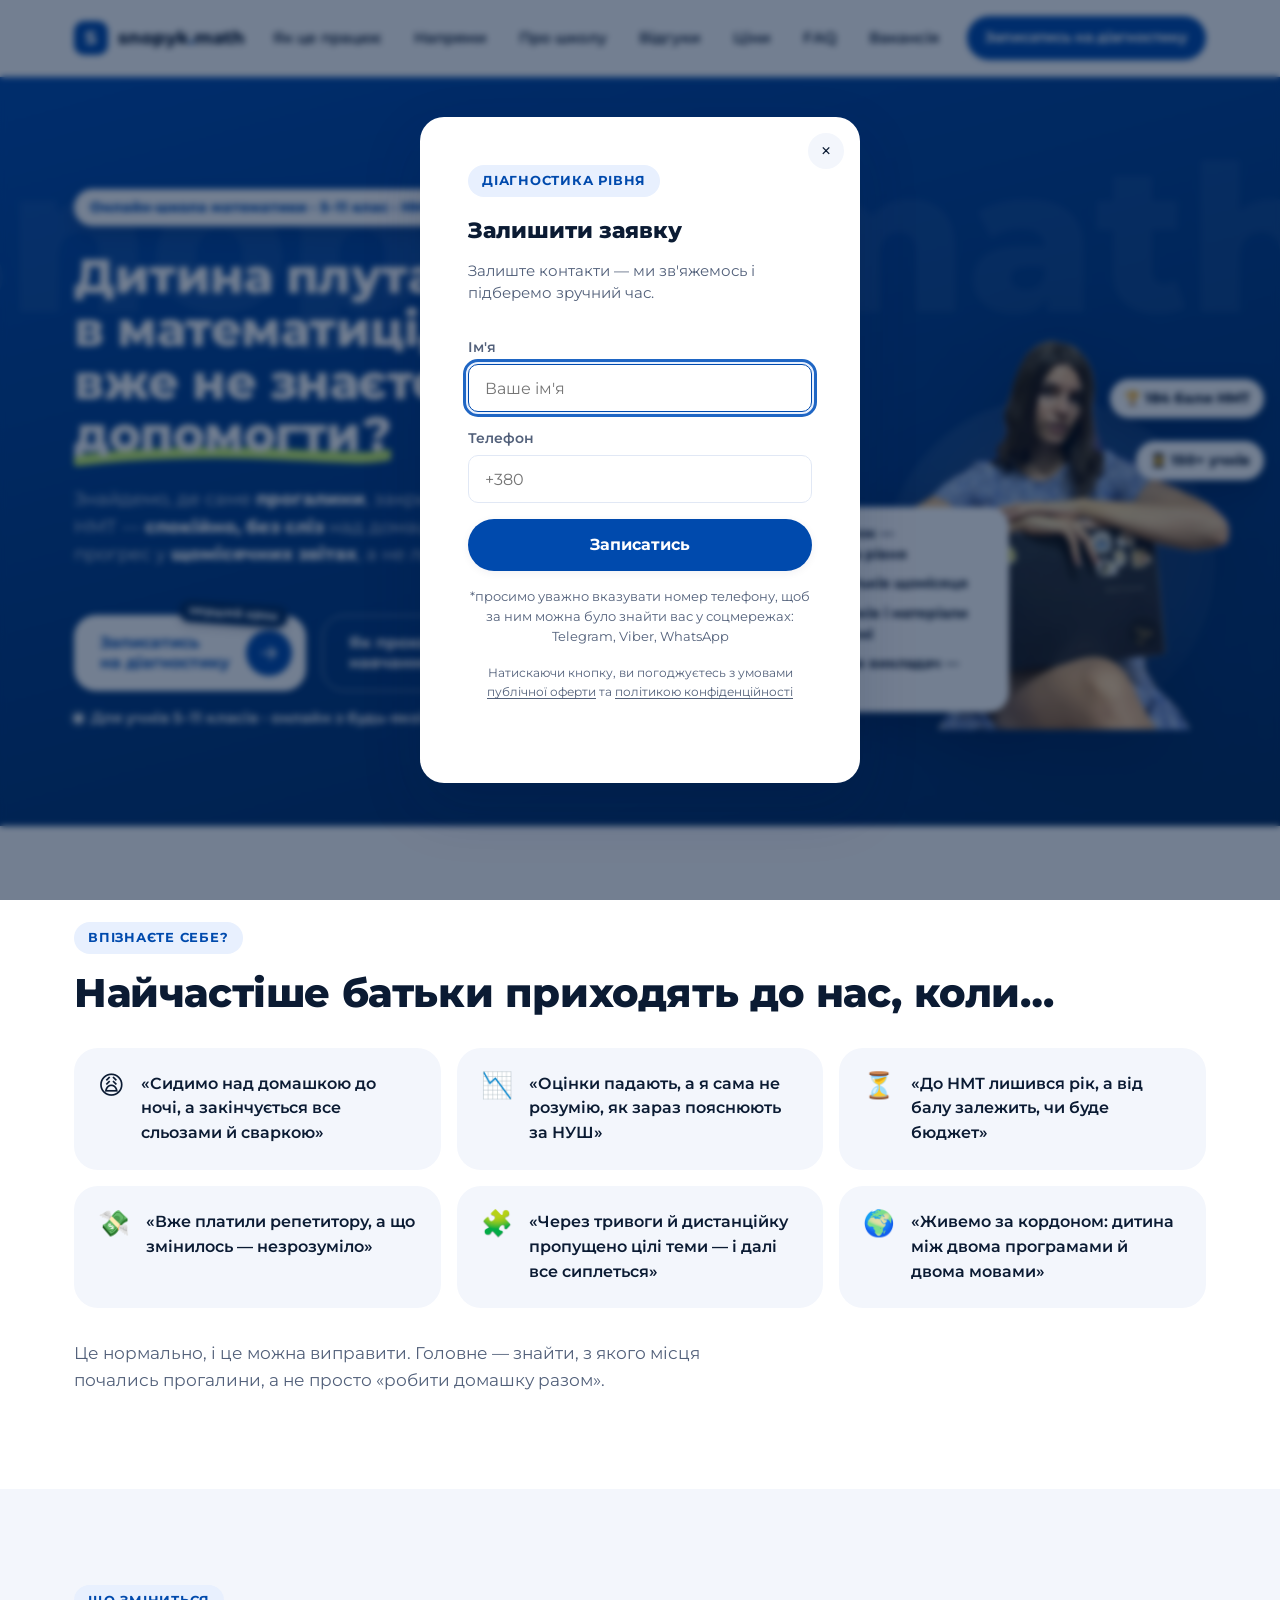
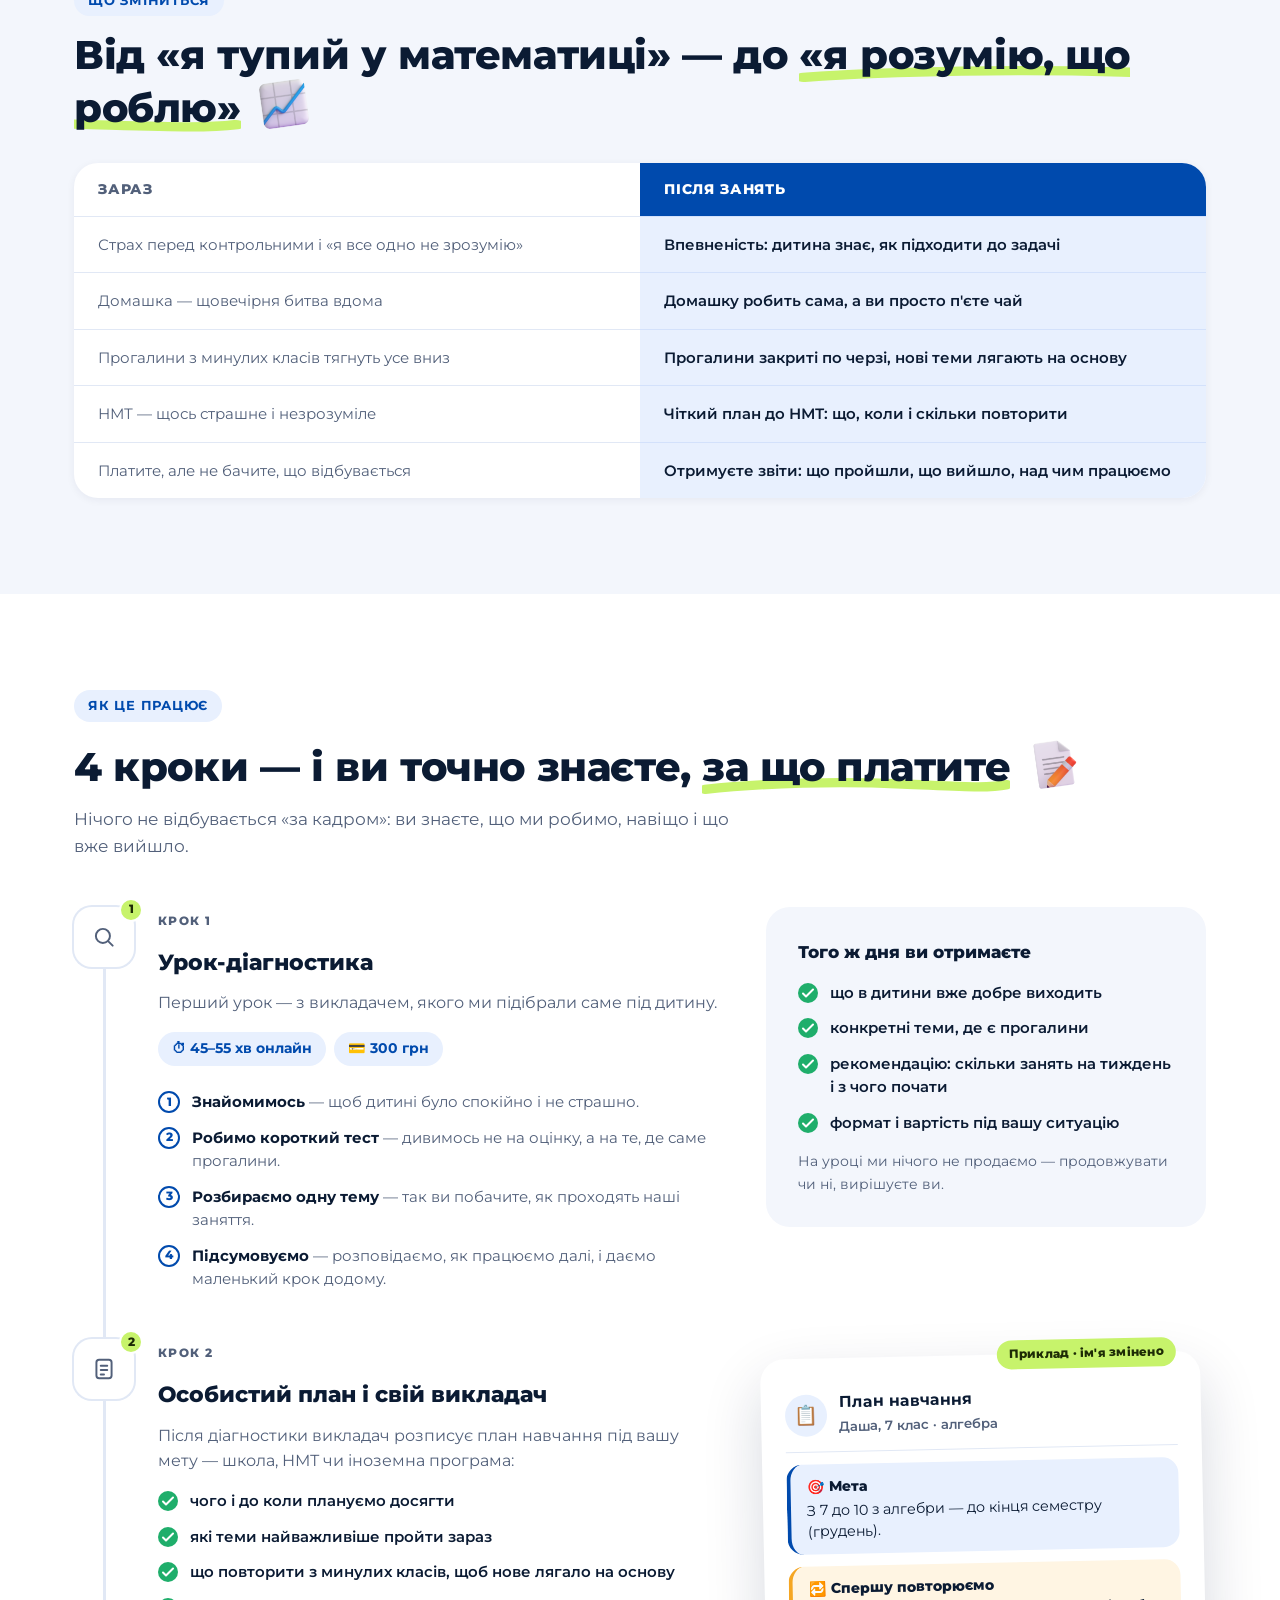
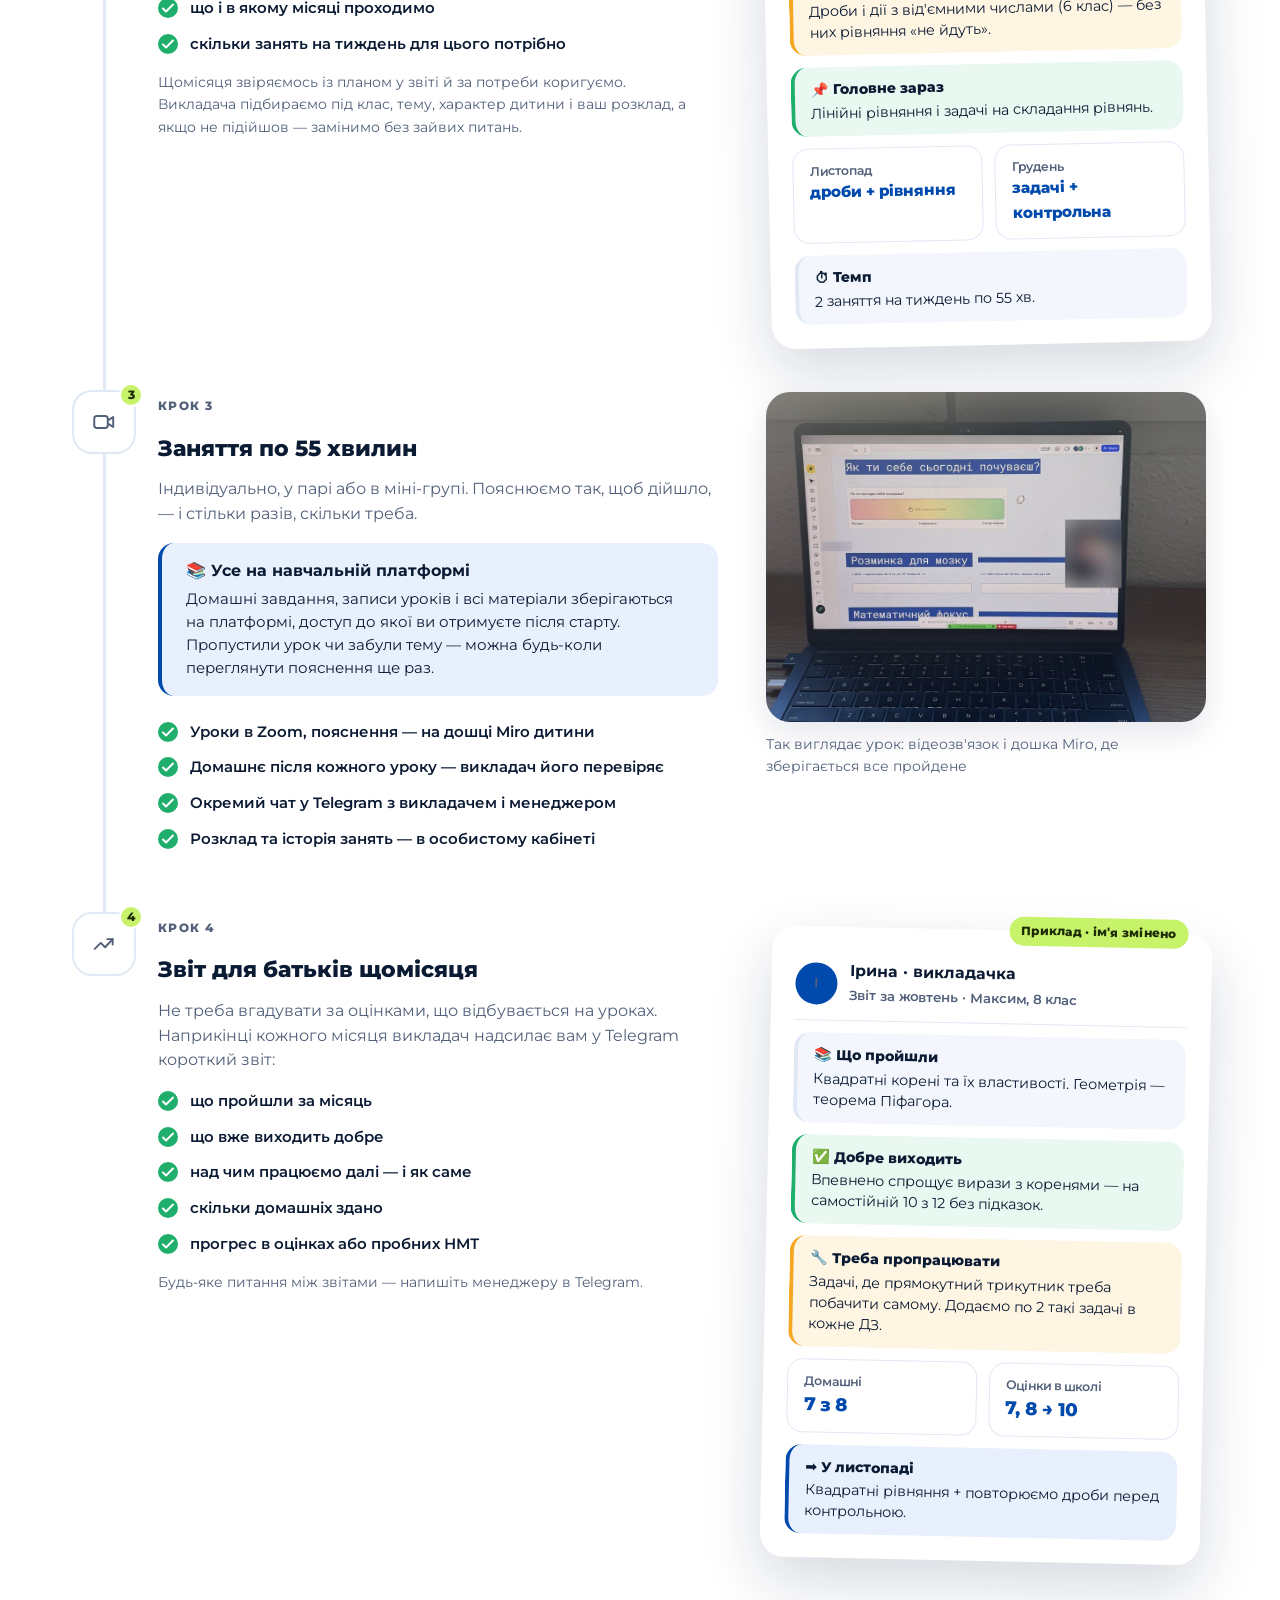
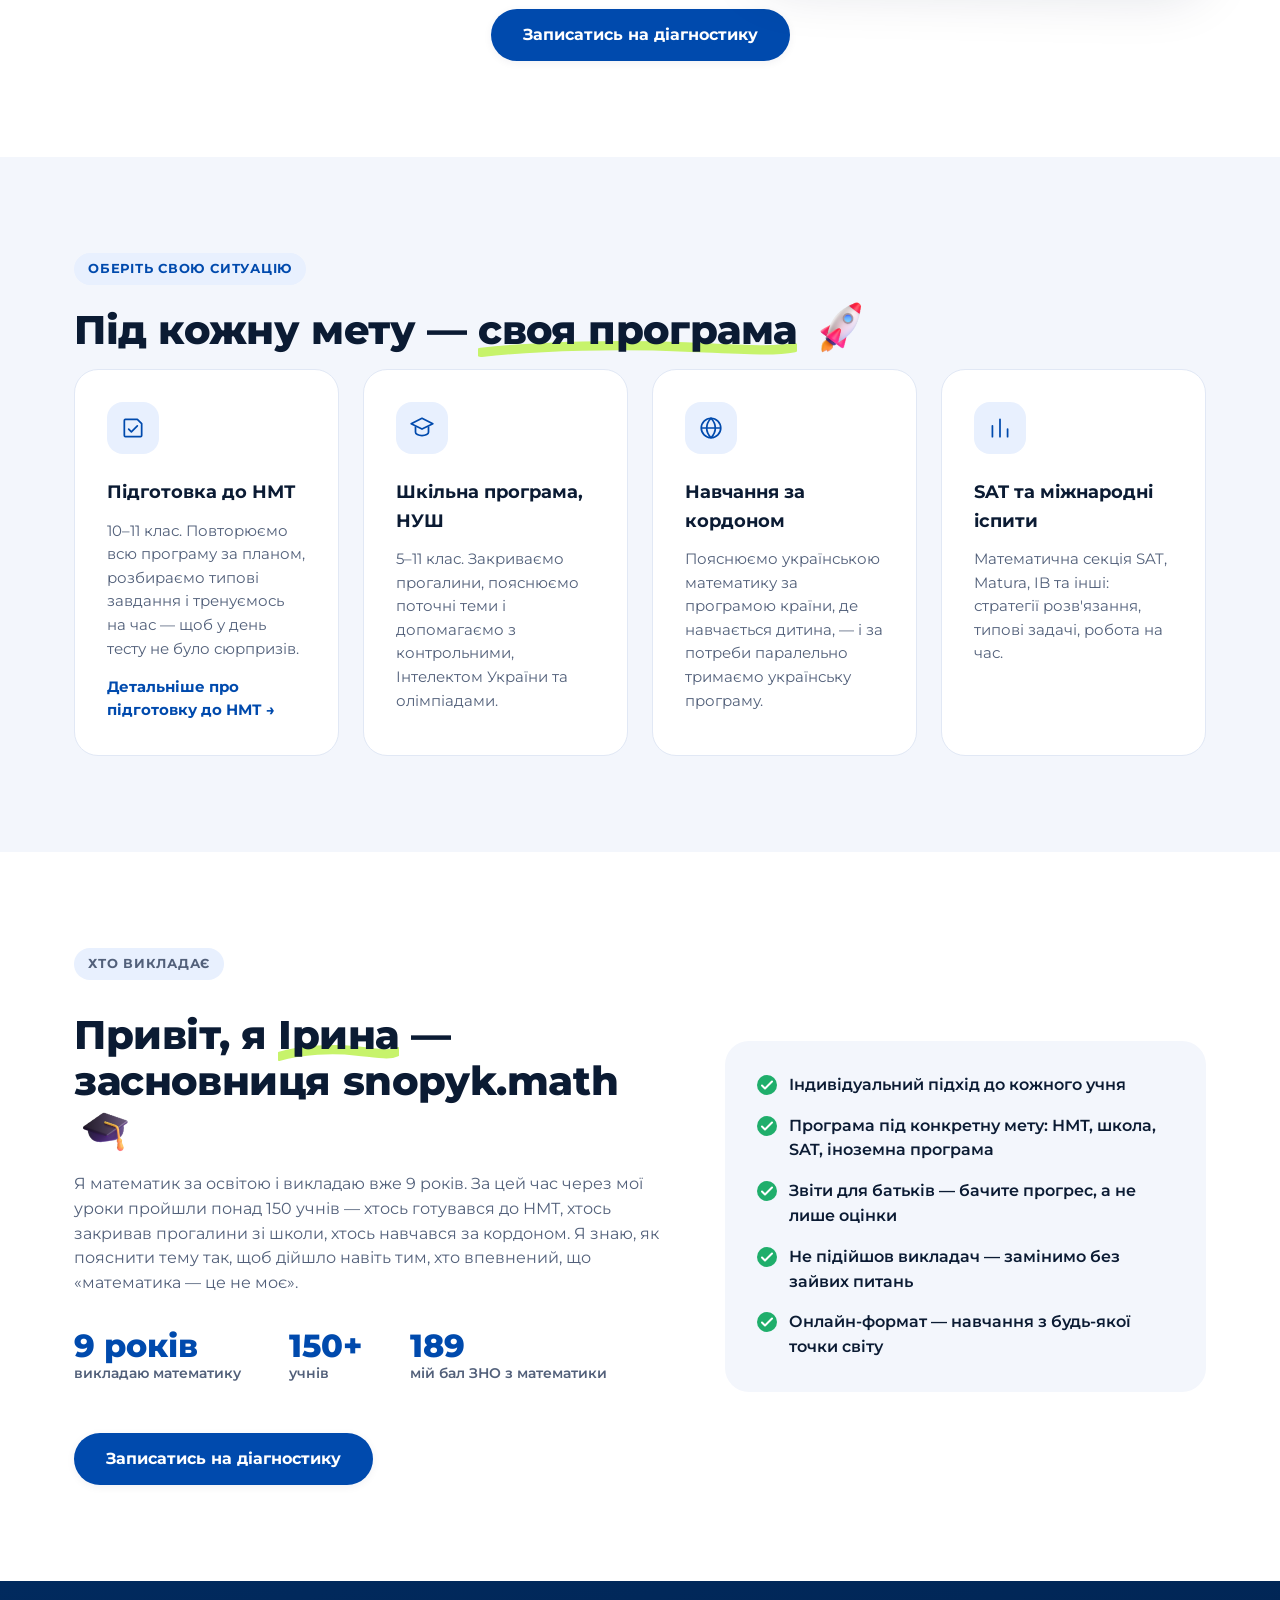
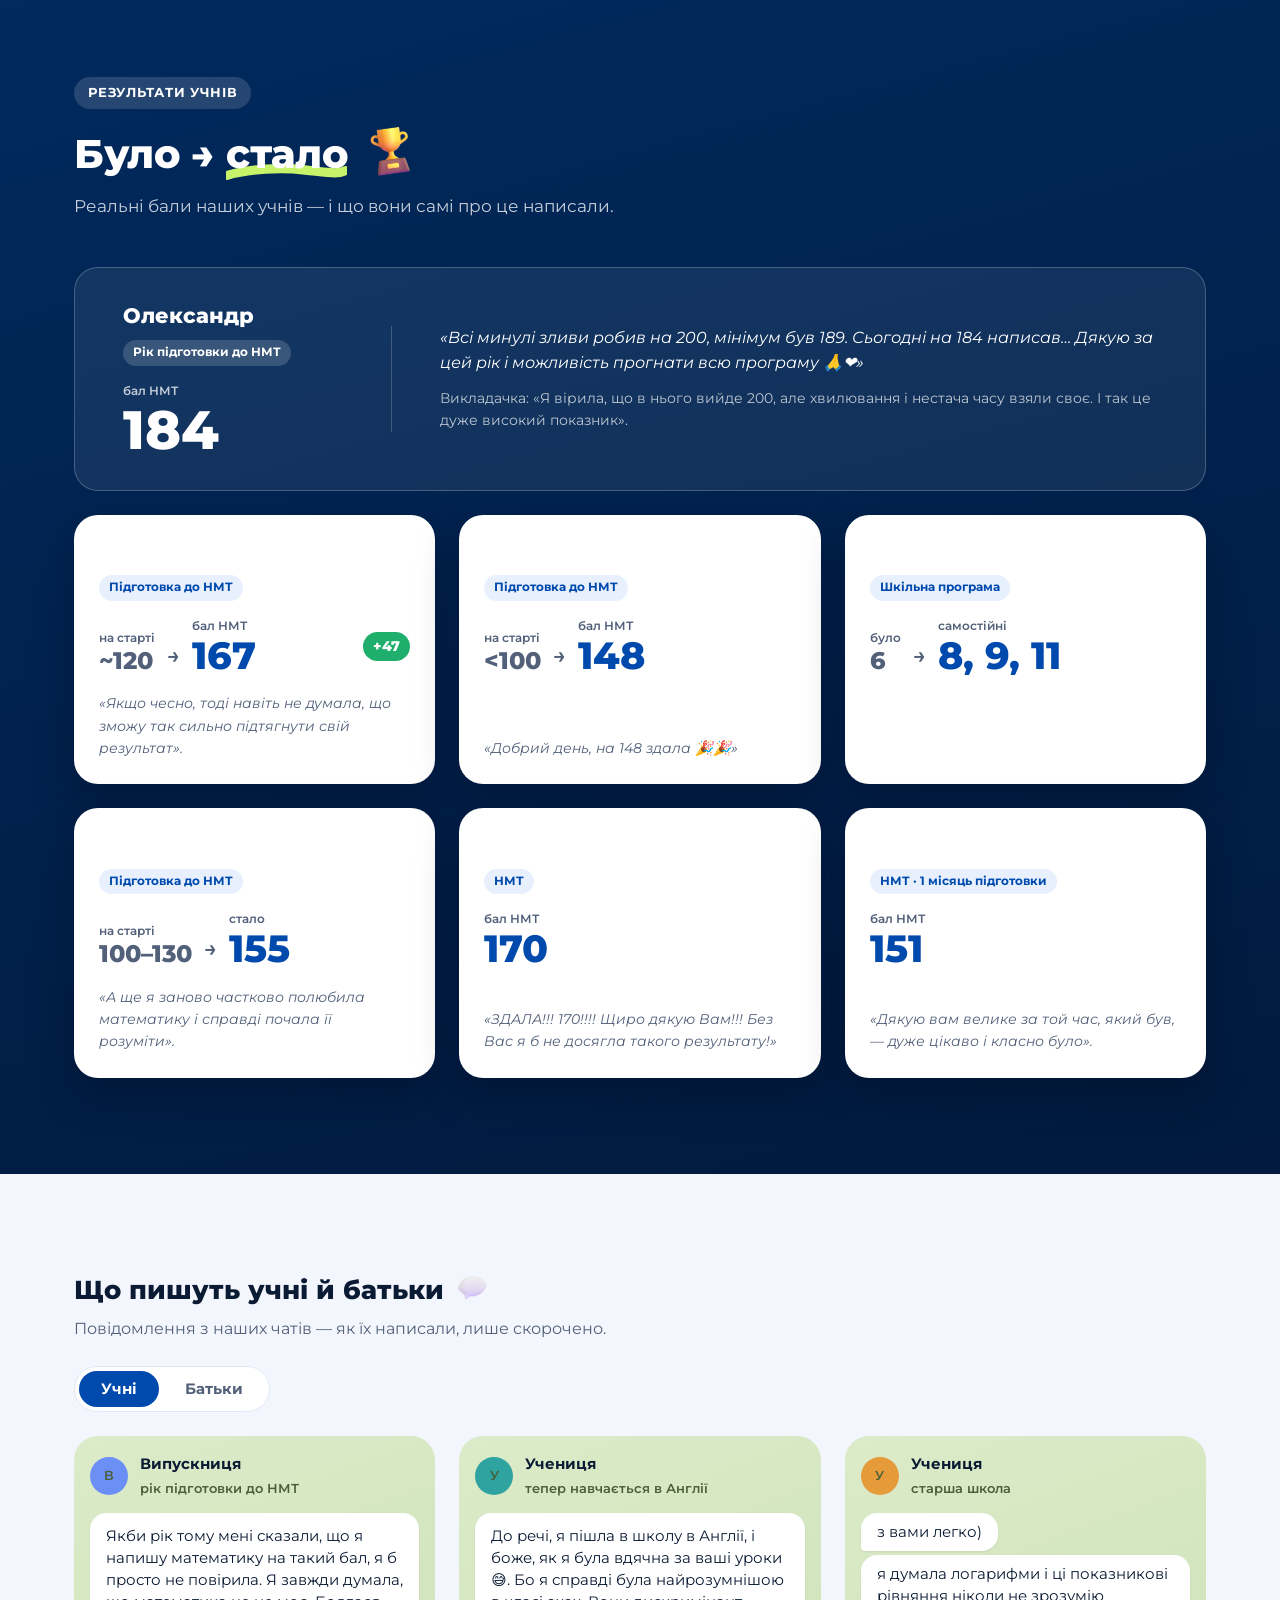
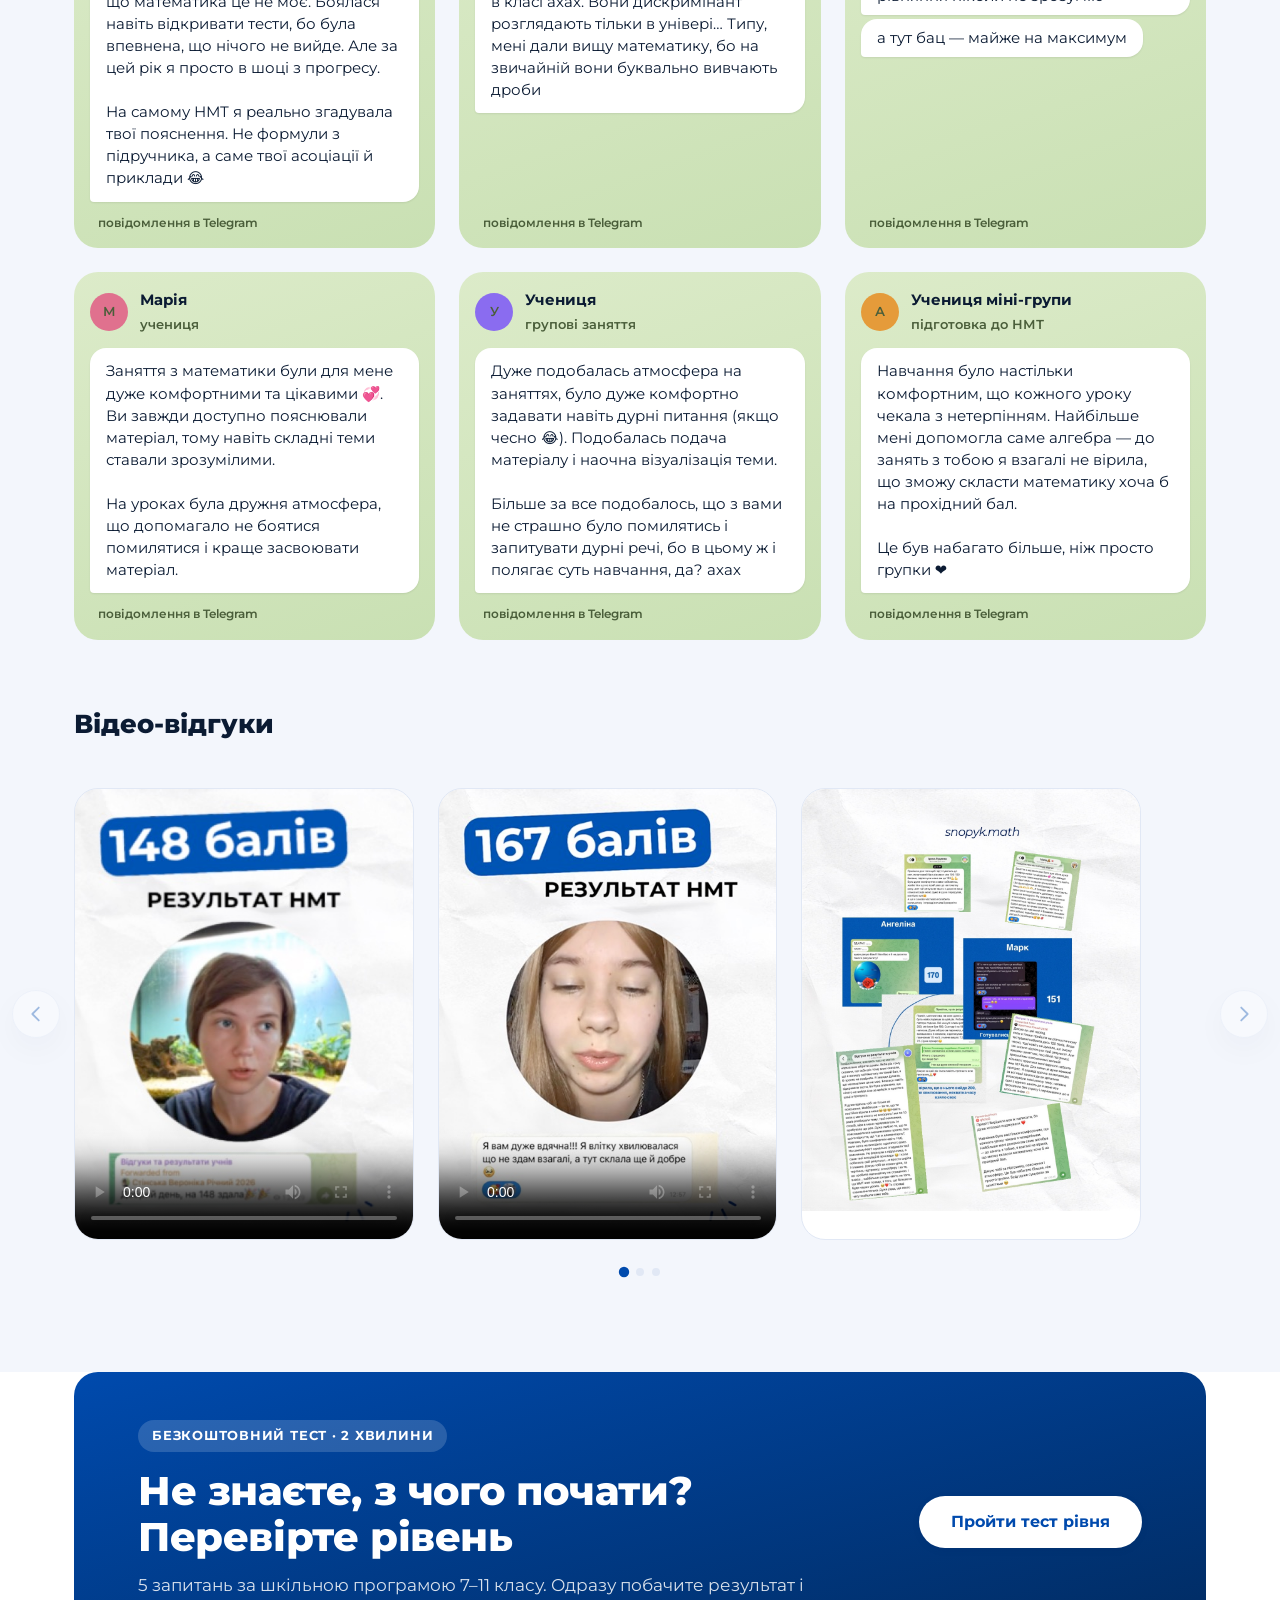
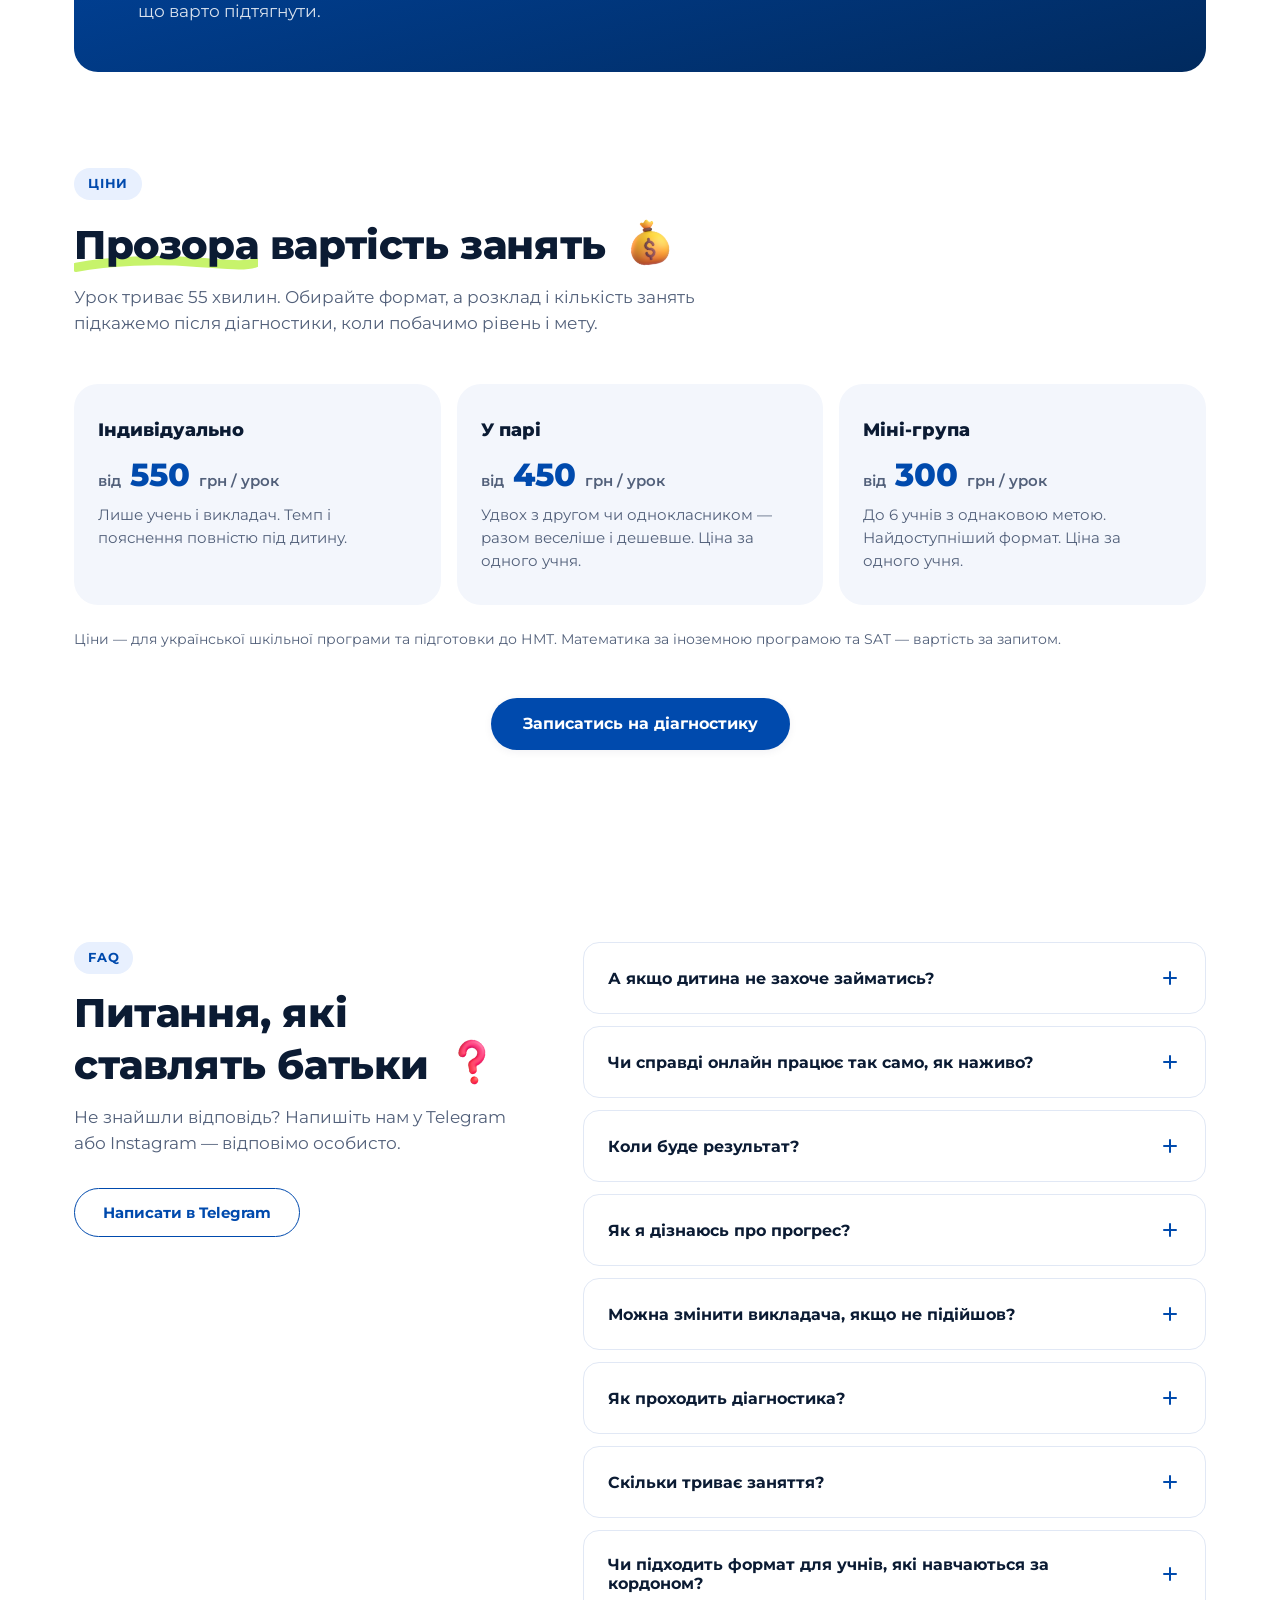
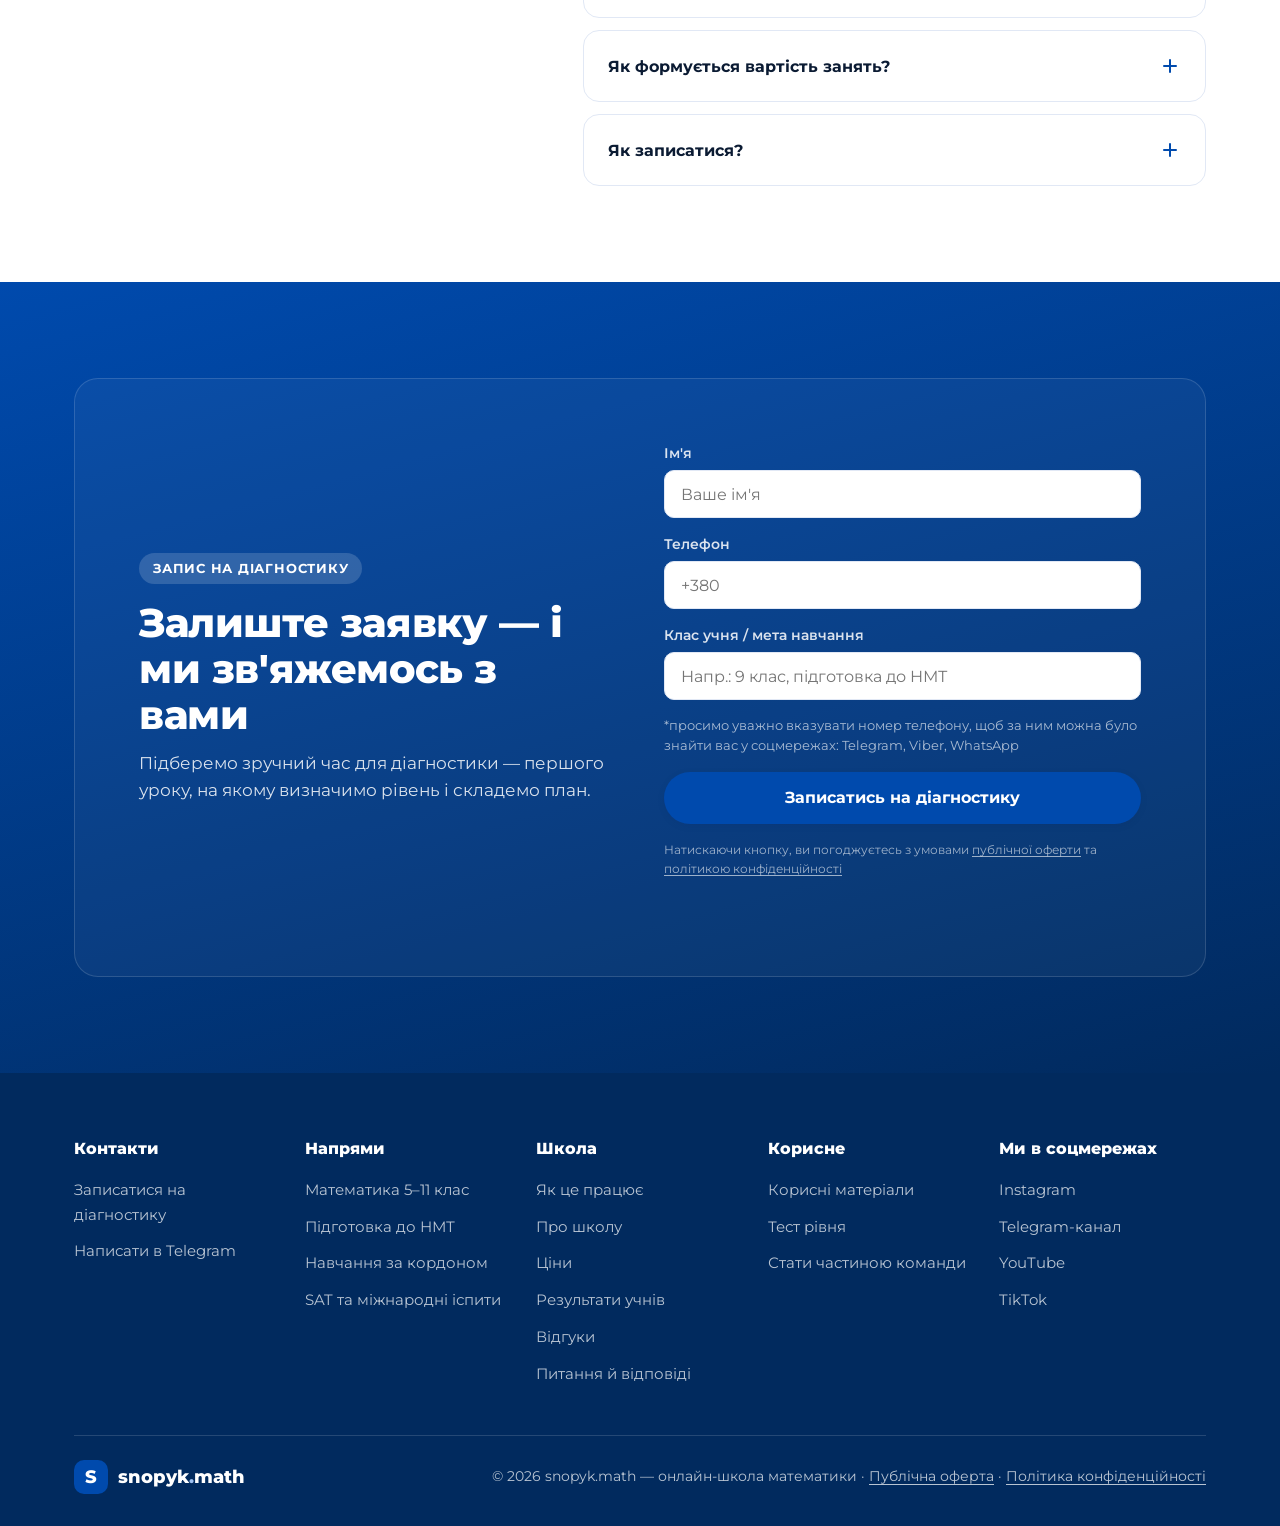
==== commit 9b91eec2: "Hero refresh and sideways lists on phones - Hero: white badge, bold key words in lead, arrow buttons" ====
--- a/index.html
+++ b/index.html
@@ -148,7 +148,7 @@
 <link rel="preconnect" href="https://fonts.googleapis.com">
 <link rel="preconnect" href="https://fonts.gstatic.com" crossorigin>
 <link href="https://fonts.googleapis.com/css2?family=Montserrat:ital,wght@0,400;0,500;0,600;0,700;0,800;1,500&display=swap" rel="stylesheet">
-<link rel="stylesheet" href="css/style.css?v=20261108l">
+<link rel="stylesheet" href="css/style.css?v=20261109b">
 </head>
 <body>
 
@@ -204,31 +204,40 @@
     <div class="hero-watermark" aria-hidden="true">snopyk.math</div>
     <div class="container hero-grid">
       <div class="hero-inner">
-        <p class="eyebrow">Репетитор математики онлайн · 5–11 клас · НМТ</p>
+        <p class="hero-badge">Онлайн-школа математики · 5–11 клас · НМТ</p>
         <h1>Дитина плутається в&nbsp;математиці, а&nbsp;ви вже не&nbsp;знаєте, як <span class="hl hl-gold">допомогти?</span></h1>
         <p class="hero-lead">
-          Знайдемо, де саме прогалини, закриємо їх і підготуємо до НМТ — спокійно,
-          без сліз над домашкою. Ви бачитимете прогрес у звітах, а не лише в оцінках.
+          Знайдемо, де саме <strong>прогалини</strong>, закриємо їх і підготуємо до НМТ —
+          <strong>спокійно, без сліз</strong> над домашкою. Ви бачитимете прогрес у <strong>щомісячних звітах</strong>,
+          а не лише в оцінках.
         </p>
         <div class="hero-actions">
-          <button type="button" class="btn btn-white btn-lg js-open-modal">Записатись на діагностику</button>
-          <a href="#how" class="btn btn-outline-white btn-lg">Як це працює</a>
-        </div>
-        <ul class="hero-points">
+          <button type="button" class="btn btn-white btn-lg btn-hero js-open-modal">
+            <span>Записатись<br>на діагностику</span><span class="btn-arrow" aria-hidden="true"><svg viewBox="0 0 24 24" fill="none"><path d="M5 12h14m-6-6 6 6-6 6" stroke="currentColor" stroke-width="2.2" stroke-linecap="round" stroke-linejoin="round"/></svg></span>
+            <span class="btn-tag">перший крок</span>
+          </button>
+          <a href="#how" class="btn btn-outline-white btn-lg btn-hero"><span>Як проходить<br>навчання</span><span class="btn-arrow" aria-hidden="true"><svg viewBox="0 0 24 24" fill="none"><path d="M5 12h14m-6-6 6 6-6 6" stroke="currentColor" stroke-width="2.2" stroke-linecap="round" stroke-linejoin="round"/></svg></span></a>
+        </div>
+        <p class="hero-note"><span class="hero-dot" aria-hidden="true"></span>Для учнів 5–11 класів · онлайн з будь-якої країни</p>
+        <ul class="hero-points hero-points-mobile">
           <li>Перший урок — діагностика рівня</li>
-          <li>Звіти про прогрес для батьків</li>
+          <li>Звіт для батьків щомісяця</li>
           <li>Не підійшов викладач — замінимо</li>
         </ul>
       </div>
       <div class="hero-photo">
-        <img class="sticker sticker-float sticker-hero" src="assets/stickers/sparkles.png" alt="" aria-hidden="true" width="90" height="90">
         <picture>
           <source srcset="assets/images/founder-photo.webp" type="image/webp">
-          <img src="assets/images/founder-photo.png" alt="Викладачка snopyk.math" width="832" height="900" fetchpriority="high">
+          <img src="assets/images/founder-photo.png" alt="Ірина Снопик, засновниця snopyk.math" width="832" height="900" fetchpriority="high">
         </picture>
         <span class="hero-chip hero-chip-1">🏆 184 бали НМТ</span>
         <span class="hero-chip hero-chip-2">👩‍🎓 150+ учнів</span>
-        <span class="hero-chip hero-chip-3">📊 Звіт щомісяця</span>
+        <ul class="hero-checks" aria-hidden="true">
+          <li>Перший урок — діагностика рівня</li>
+          <li>Звіт для батьків щомісяця</li>
+          <li>Записи уроків і матеріали на платформі</li>
+          <li>Не підійшов викладач — замінимо</li>
+        </ul>
       </div>
     </div>
   </section>
@@ -237,9 +246,9 @@
   <section class="section" id="pains">
     <div class="container">
       <p class="section-eyebrow">Впізнаєте себе?</p>
-      <h2 class="section-title">Найчастіше батьки приходять до нас, коли… <img class="sticker" src="assets/stickers/thinking_face.png" alt="" aria-hidden="true" width="90" height="90" loading="lazy"></h2>
-
-      <ul class="pain-grid">
+      <h2 class="section-title">Найчастіше батьки приходять до нас, коли…</h2>
+
+      <ul class="pain-grid m-swipe">
         <li class="pain-card">
           <span class="pain-emoji" aria-hidden="true">😩</span>
           <p>«Сидимо над домашкою до ночі, а закінчується все сльозами й сваркою»</p>
@@ -498,7 +507,7 @@
       <p class="section-eyebrow">Оберіть свою ситуацію</p>
       <h2 class="section-title">Під кожну мету — <span class="hl">своя програма</span> <img class="sticker" src="assets/stickers/rocket.png" alt="" aria-hidden="true" width="90" height="90" loading="lazy"></h2>
 
-      <div class="cards-grid situation-grid">
+      <div class="cards-grid situation-grid m-swipe">
         <article class="audience-card">
           <div class="audience-icon" aria-hidden="true">
             <svg viewBox="0 0 24 24" fill="none"><path d="M4 19V5a1 1 0 0 1 1-1h11l4 4v11a1 1 0 0 1-1 1H5a1 1 0 0 1-1-1Z" stroke="currentColor" stroke-width="1.6" stroke-linejoin="round"/><path d="M8 13l2.5 2.5L16 10" stroke="currentColor" stroke-width="1.6" stroke-linecap="round" stroke-linejoin="round"/></svg>
@@ -573,7 +582,7 @@
       <h2 class="section-title">Було → <span class="hl">стало</span> <img class="sticker" src="assets/stickers/trophy.png" alt="" aria-hidden="true" width="90" height="90" loading="lazy"></h2>
       <p class="section-lead">Реальні бали наших учнів — і що вони самі про це написали.</p>
 
-      <ul class="cases-grid" role="list">
+      <ul class="cases-grid m-swipe" role="list">
         <li class="case-card case-featured">
           <div class="case-featured-main">
             <div class="case-top">
--- a/css/style.css
+++ b/css/style.css
@@ -1597,3 +1597,138 @@
 img.pain-emoji { width: 44px; height: 44px; flex: 0 0 auto; }
 .audience-icon { background: var(--color-primary-tint); }
 .audience-icon img { width: 40px; height: 40px; }
+
+/* ===================== HERO v2: badge, rich lead, arrow buttons, checks card ===================== */
+.hero-badge {
+  display: inline-block;
+  background: #fff;
+  color: var(--color-primary);
+  font-weight: 800;
+  font-size: 0.85rem;
+  padding: 8px 16px;
+  border-radius: var(--radius-pill);
+  margin-bottom: var(--space-5);
+  box-shadow: 0 8px 20px rgba(0, 12, 40, 0.18);
+}
+.hero-lead strong { color: #fff; font-weight: 800; }
+.hero-actions { margin-bottom: var(--space-4); align-items: stretch; }
+.btn-hero {
+  position: relative;
+  display: inline-flex;
+  align-items: center;
+  gap: var(--space-4);
+  text-align: left;
+  line-height: 1.2;
+  padding: 14px 14px 14px 26px;
+  border-radius: 22px;
+  font-size: 1.02rem;
+}
+.btn-arrow {
+  flex: 0 0 auto;
+  width: 46px;
+  height: 46px;
+  border-radius: 50%;
+  display: inline-flex;
+  align-items: center;
+  justify-content: center;
+  transition: transform 200ms var(--ease);
+}
+.btn-arrow svg { width: 22px; height: 22px; }
+.btn-white .btn-arrow { background: var(--color-primary); color: #fff; }
+.btn-outline-white .btn-arrow { background: #fff; color: var(--color-primary); }
+.btn-hero:hover .btn-arrow { transform: translateX(4px); }
+.btn-tag {
+  position: absolute;
+  top: -12px;
+  right: 18px;
+  background: var(--color-primary-darker);
+  color: #fff;
+  font-size: 0.72rem;
+  font-weight: 800;
+  padding: 4px 10px;
+  border-radius: var(--radius-pill);
+  transform: rotate(4deg);
+  box-shadow: 0 4px 10px rgba(0, 12, 40, 0.2);
+}
+.hero-note {
+  display: flex;
+  align-items: center;
+  gap: var(--space-2);
+  font-weight: 700;
+  font-size: 0.92rem;
+  color: rgba(255, 255, 255, 0.9);
+}
+.hero-dot { width: 9px; height: 9px; border-radius: 50%; background: #fff; box-shadow: 0 0 0 4px rgba(255, 255, 255, 0.2); }
+
+/* soft circle behind the cutout photo for depth */
+.hero-photo::before {
+  content: "";
+  position: absolute;
+  left: 50%;
+  bottom: 0;
+  width: 92%;
+  aspect-ratio: 1;
+  transform: translateX(-50%);
+  border-radius: 50%;
+  background: radial-gradient(circle at 50% 40%, rgba(255, 255, 255, 0.22), rgba(255, 255, 255, 0.04) 70%);
+  z-index: 0;
+}
+.hero-photo picture img { position: relative; z-index: 1; }
+
+/* white checklist card over the photo (desktop) */
+.hero-checks {
+  position: absolute;
+  z-index: 3;
+  left: -150px;
+  bottom: 18px;
+  background: #fff;
+  color: var(--color-text);
+  border-radius: 20px;
+  padding: var(--space-4) var(--space-5);
+  box-shadow: 0 20px 40px rgba(0, 12, 40, 0.3);
+  display: none;
+  flex-direction: column;
+  gap: var(--space-2);
+  font-size: 0.86rem;
+  font-weight: 700;
+  max-width: 290px;
+}
+.hero-checks li { position: relative; padding-left: 28px; }
+.hero-checks li::before {
+  content: "";
+  position: absolute;
+  left: 0;
+  top: 1px;
+  width: 19px;
+  height: 19px;
+  border-radius: 50%;
+  background: var(--color-primary) url("data:image/svg+xml,%3Csvg xmlns='http://www.w3.org/2000/svg' viewBox='0 0 24 24' fill='none'%3E%3Cpath d='m6 12.5 4 4 8-9' stroke='%23fff' stroke-width='3' stroke-linecap='round' stroke-linejoin='round'/%3E%3C/svg%3E") center / 12px no-repeat;
+}
+@media (min-width: 1100px) {
+  .hero-checks { display: flex; }
+  .hero-points-mobile { display: none; }
+  .hero-chip-1 { left: auto; right: -34px; top: 10%; }
+  .hero-chip-2 { left: auto; right: -34px; top: 26%; }
+}
+@media (max-width: 560px) {
+  .hero-actions { flex-direction: column; }
+  .btn-hero { justify-content: space-between; width: 100%; }
+}
+
+/* ===================== PHONES: long lists scroll sideways ===================== */
+@media (max-width: 759px) {
+  .m-swipe {
+    display: flex !important;
+    overflow-x: auto;
+    scroll-snap-type: x mandatory;
+    gap: var(--space-4);
+    margin-inline: calc(var(--space-5) * -1);
+    padding: 6px var(--space-5) var(--space-3);
+    scroll-padding-inline: var(--space-5);
+    scrollbar-width: none;
+  }
+  .m-swipe::-webkit-scrollbar { display: none; }
+  .m-swipe > * { flex: 0 0 82%; scroll-snap-align: start; min-width: 0; }
+  .m-swipe > .case-featured { flex-basis: 86%; flex-direction: column; }
+  .pain-grid.m-swipe > * { flex-basis: 74%; background: var(--color-surface); border: 1px solid var(--color-border); }
+}
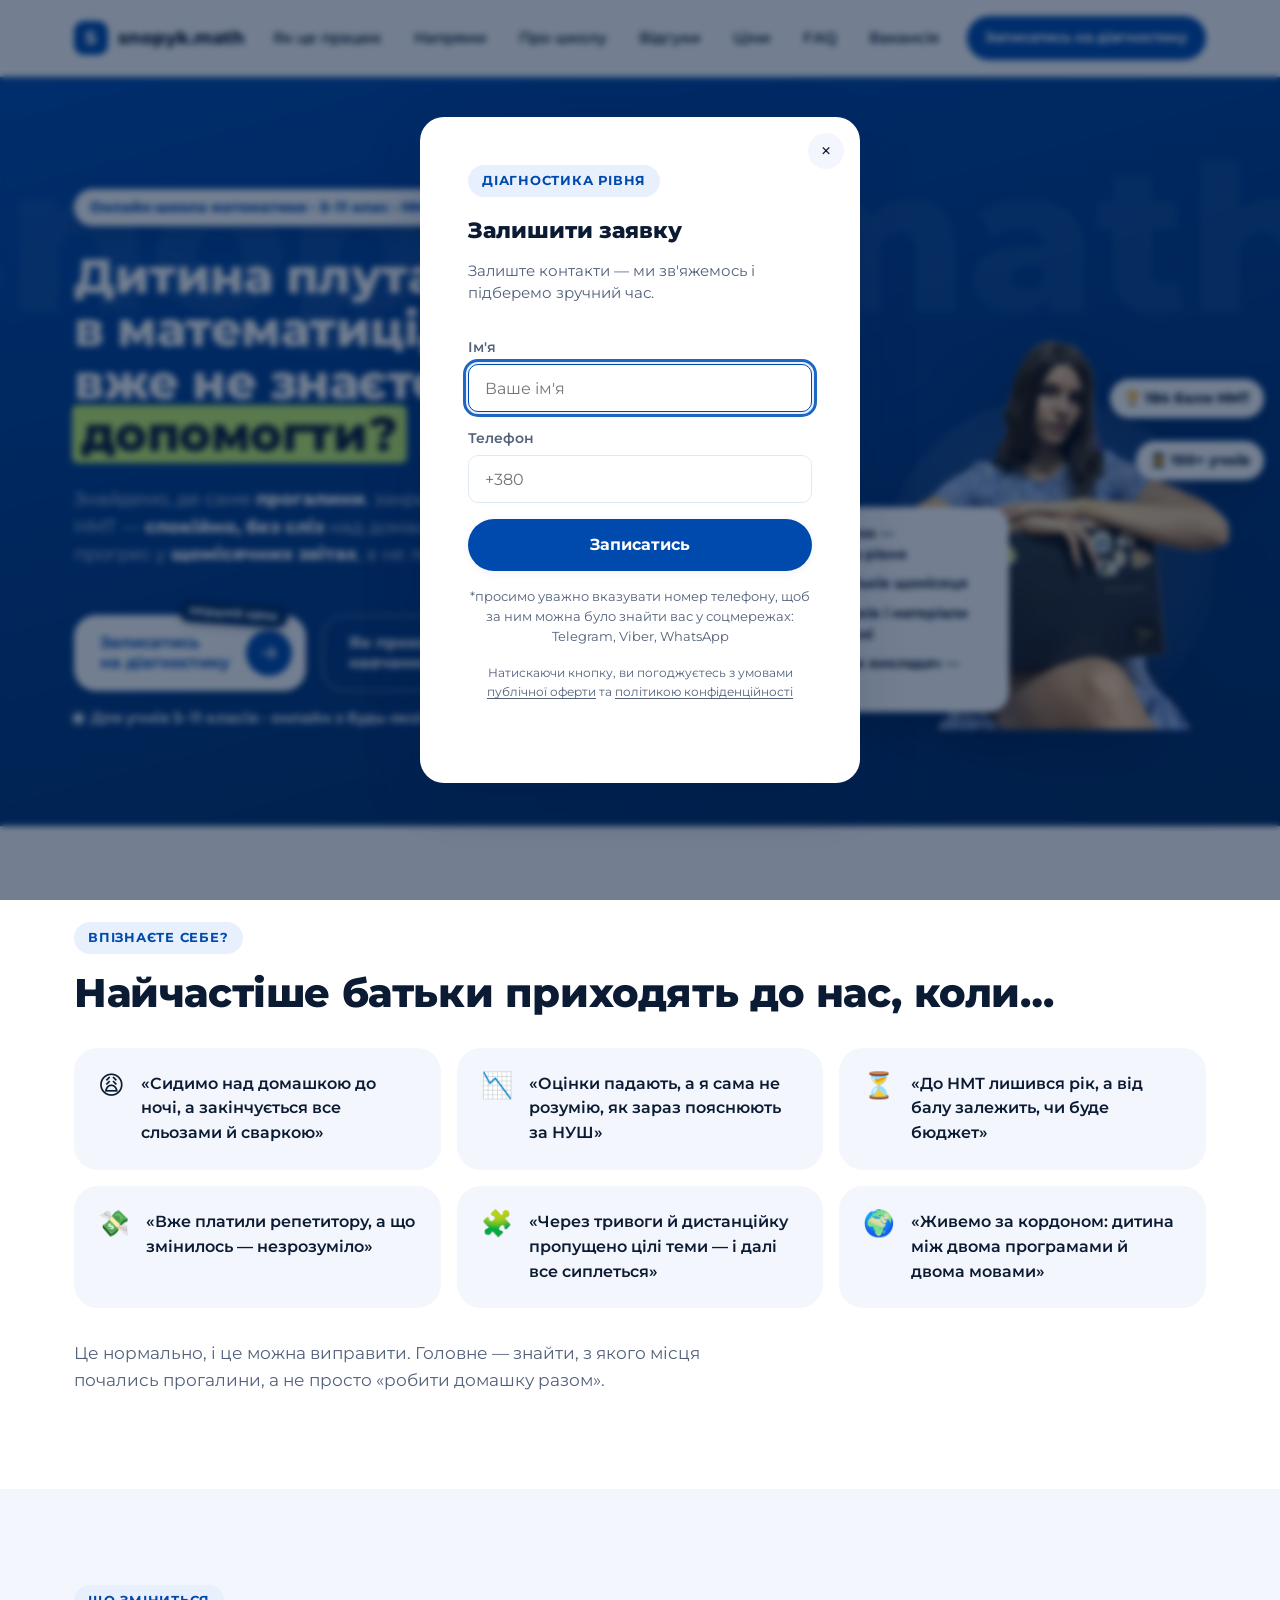
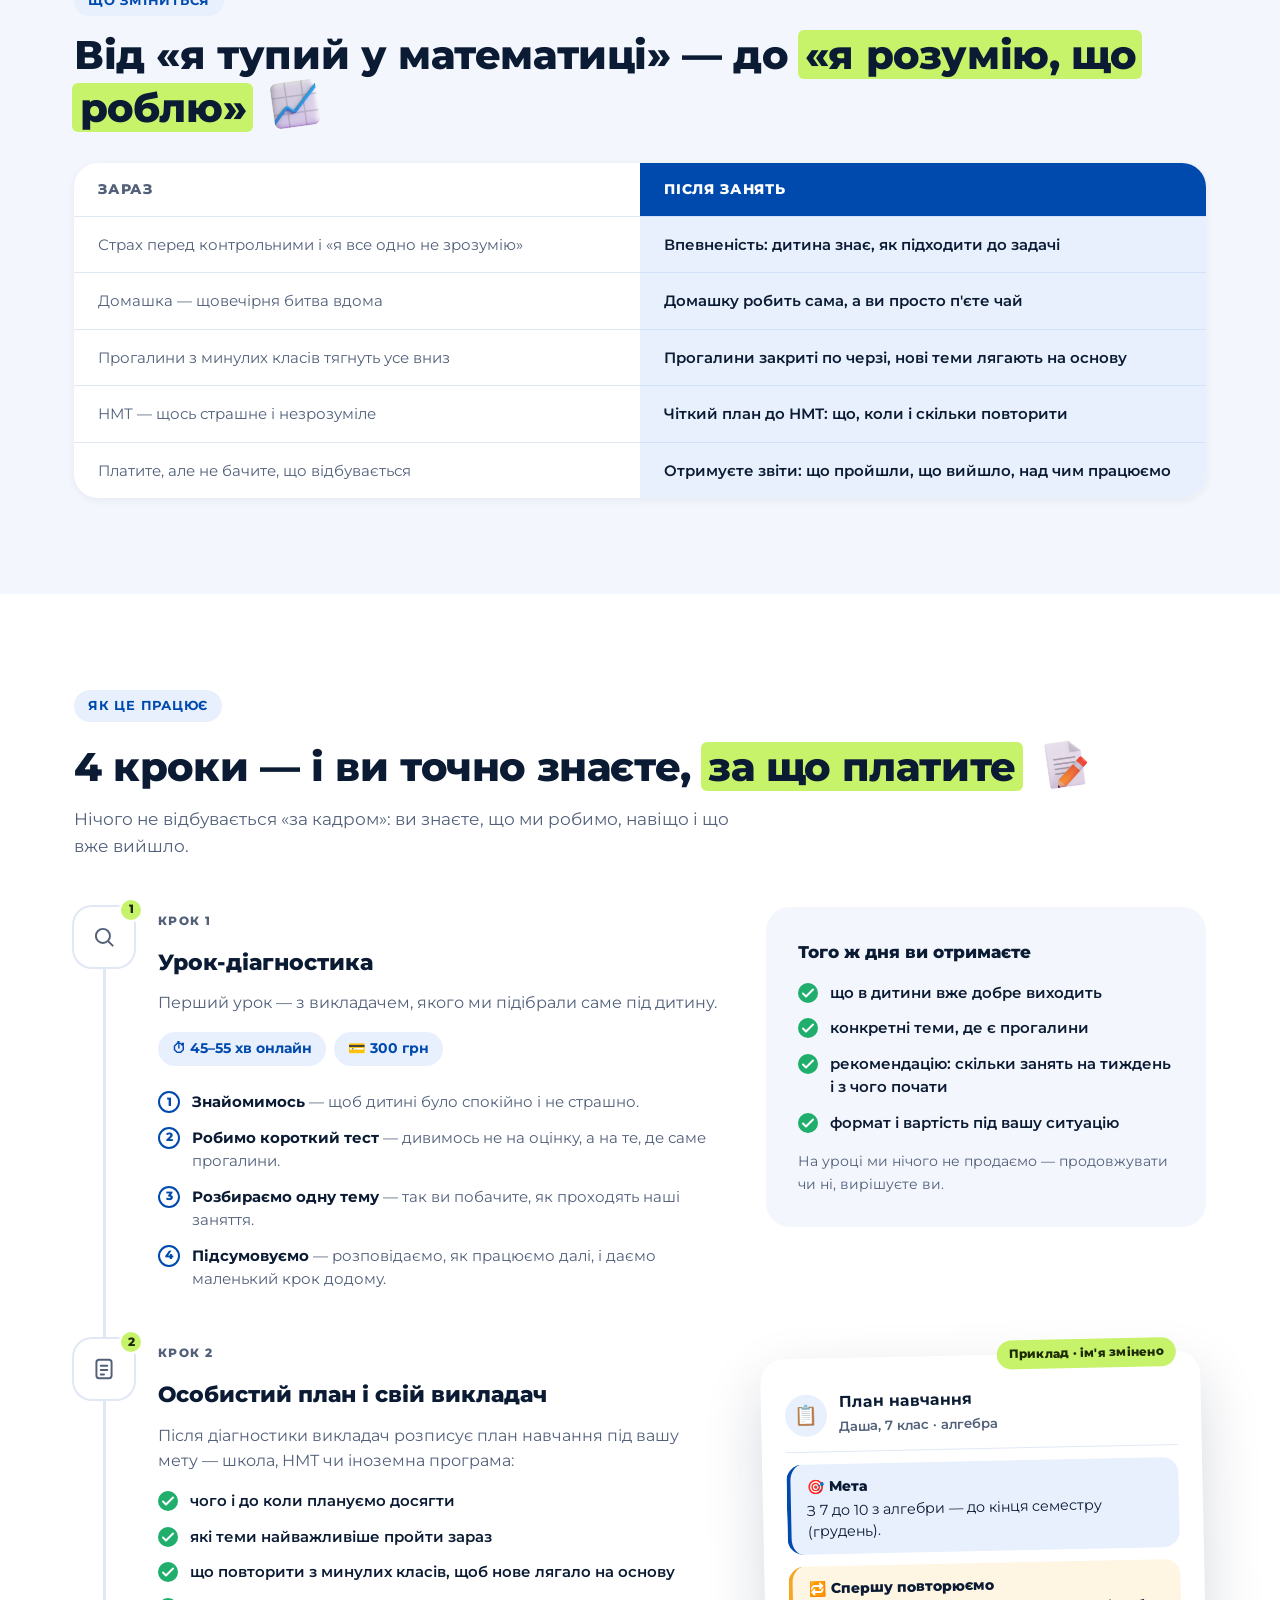
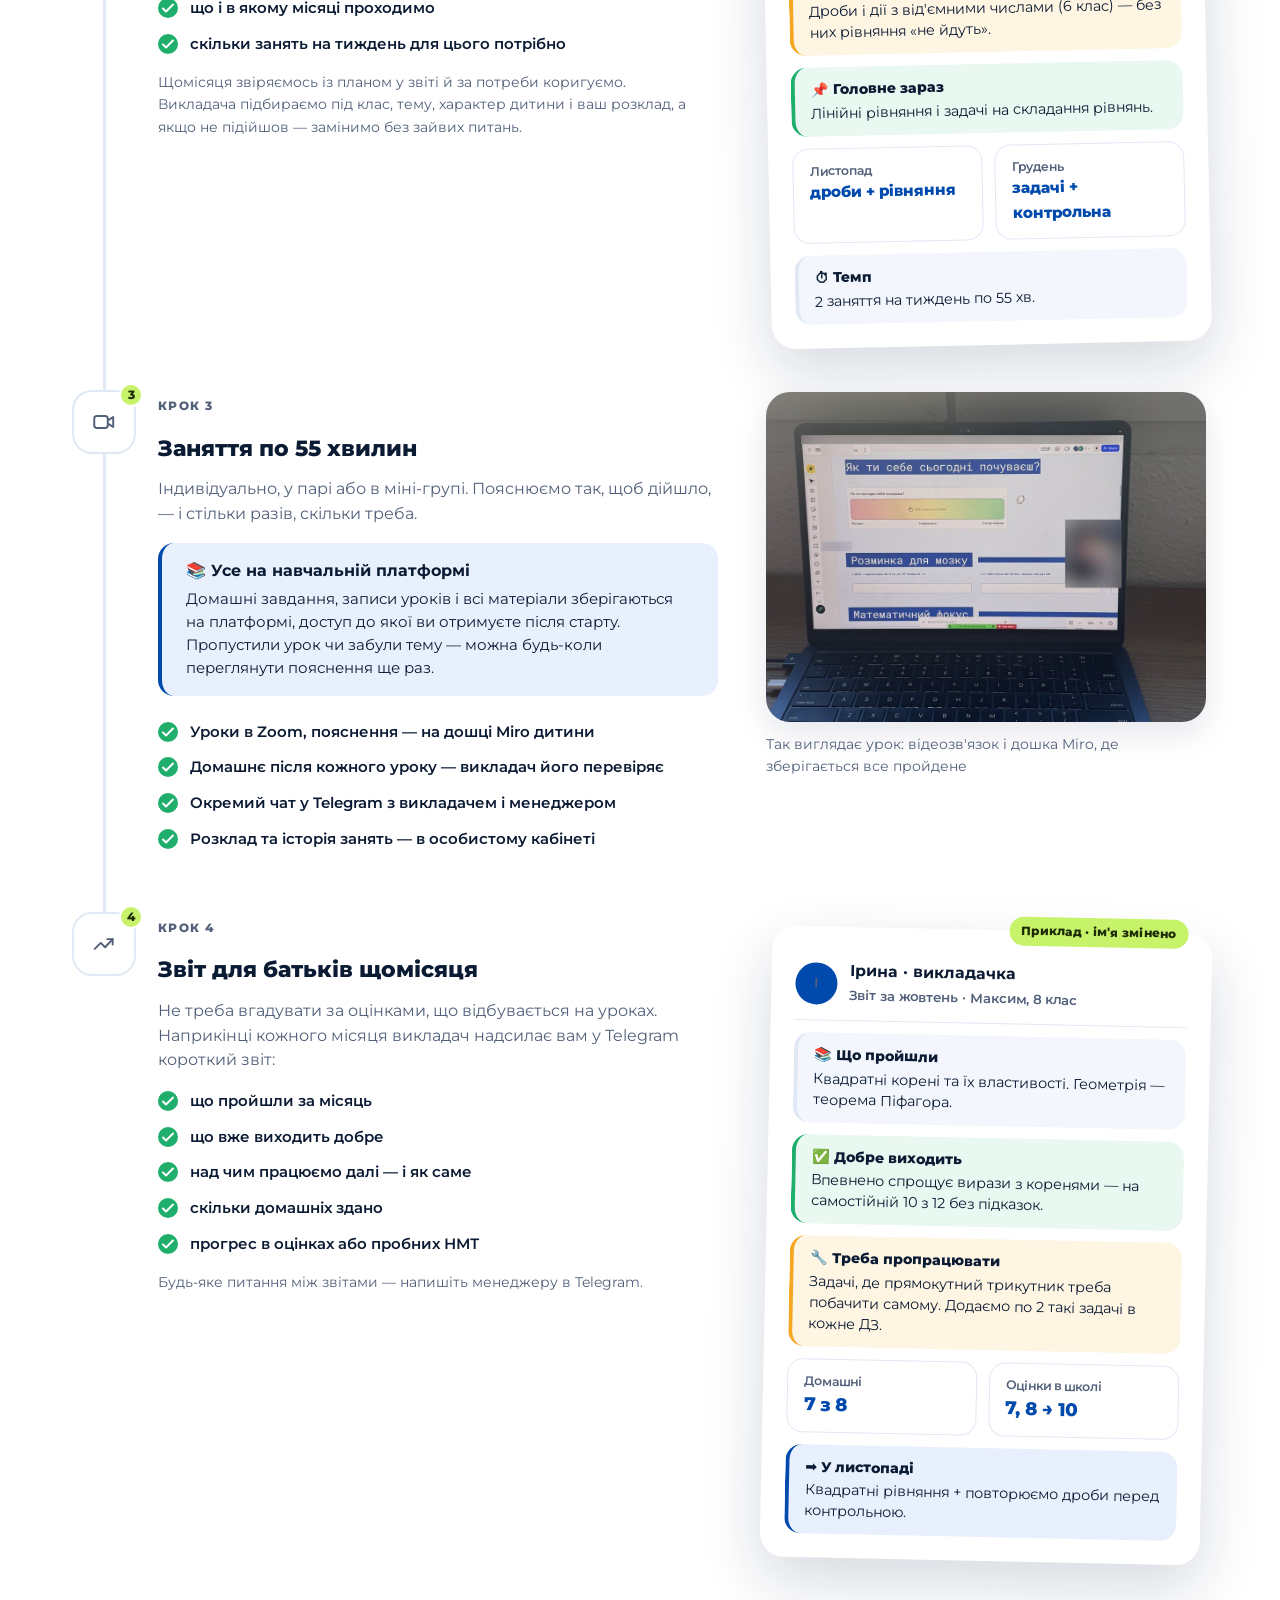
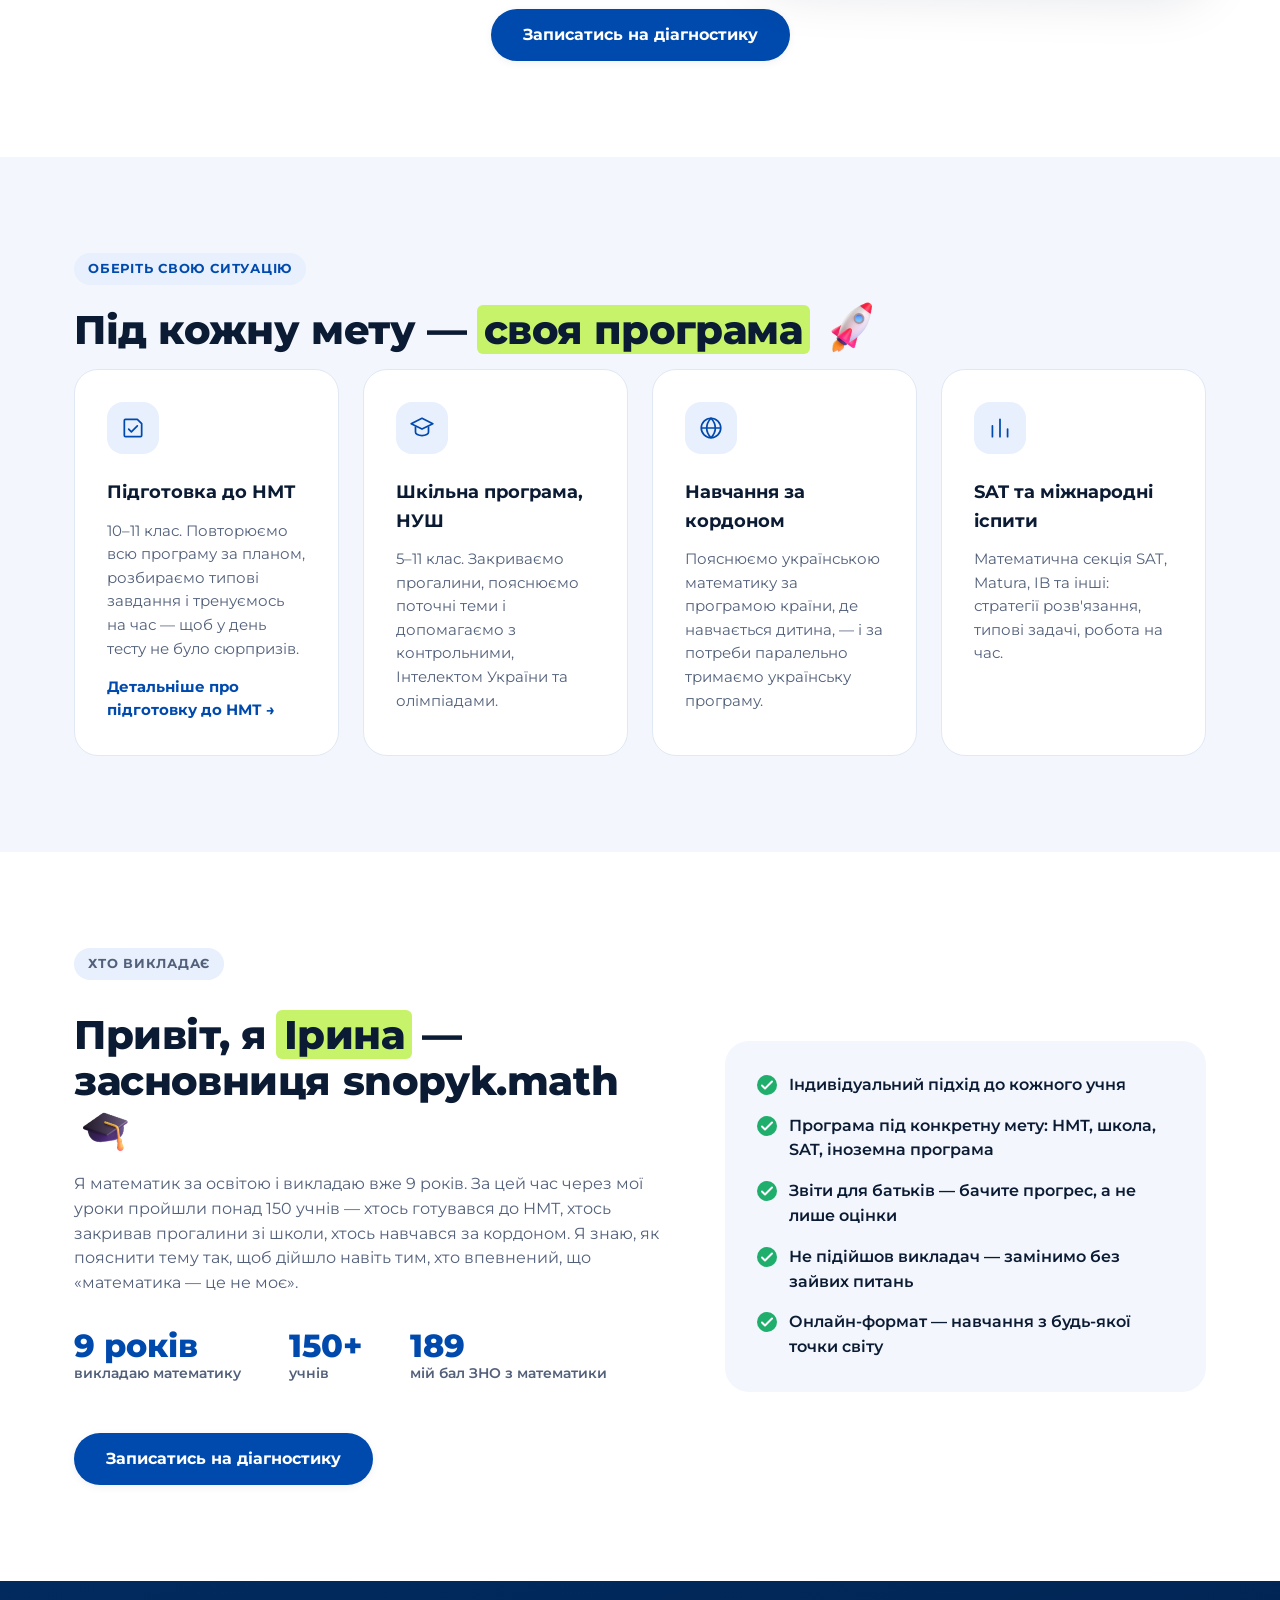
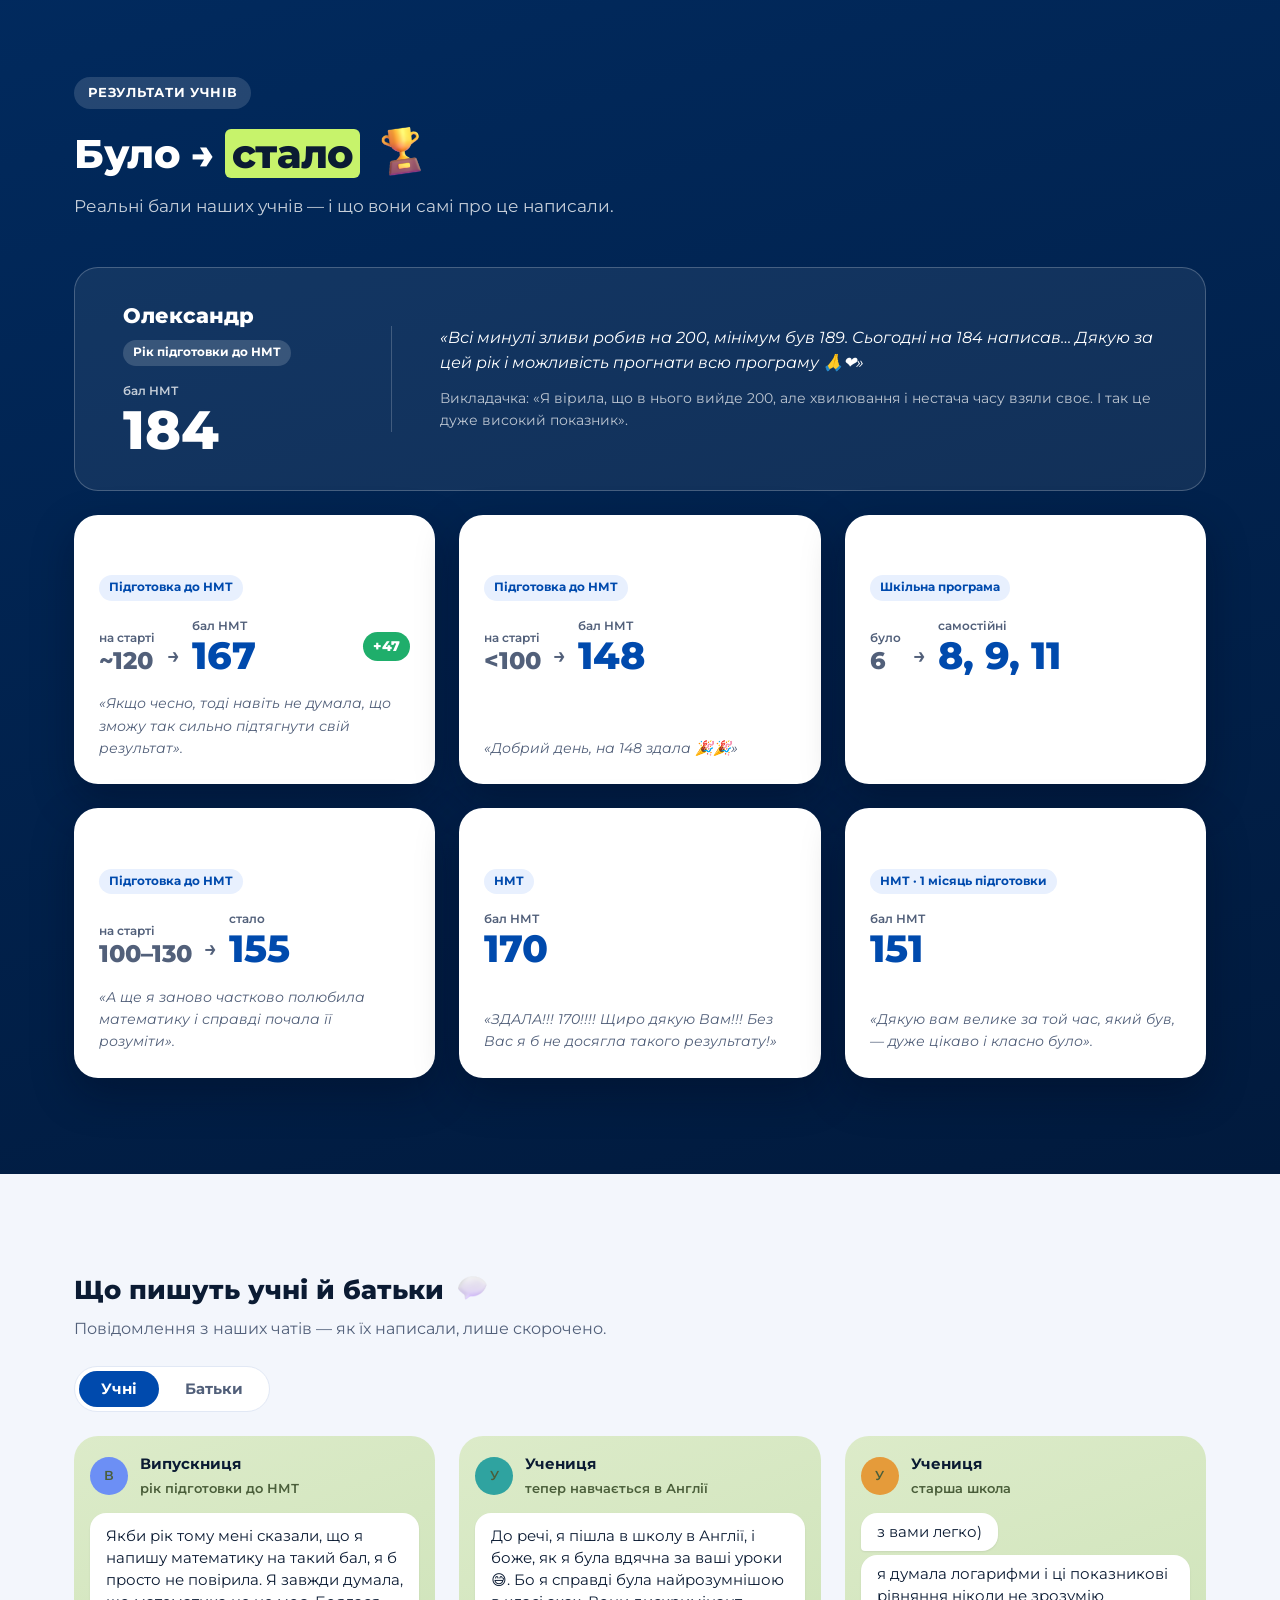
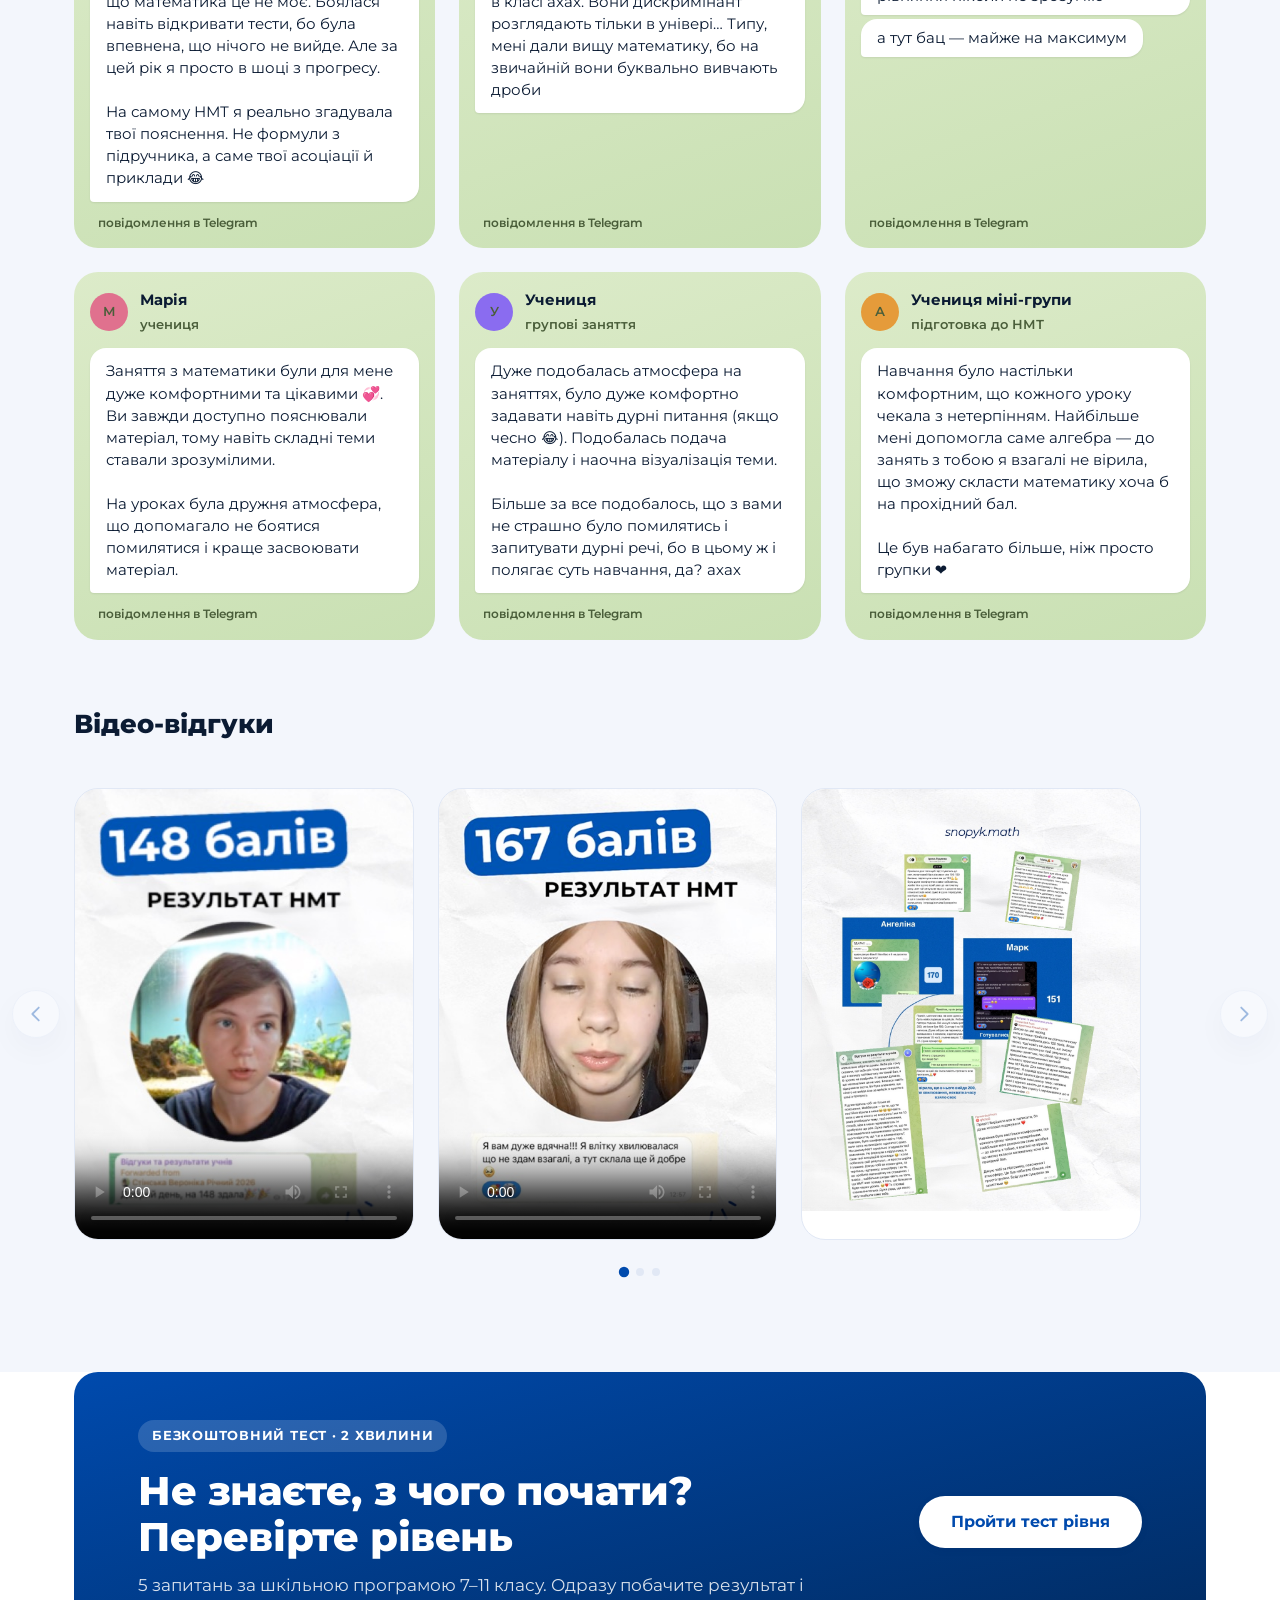
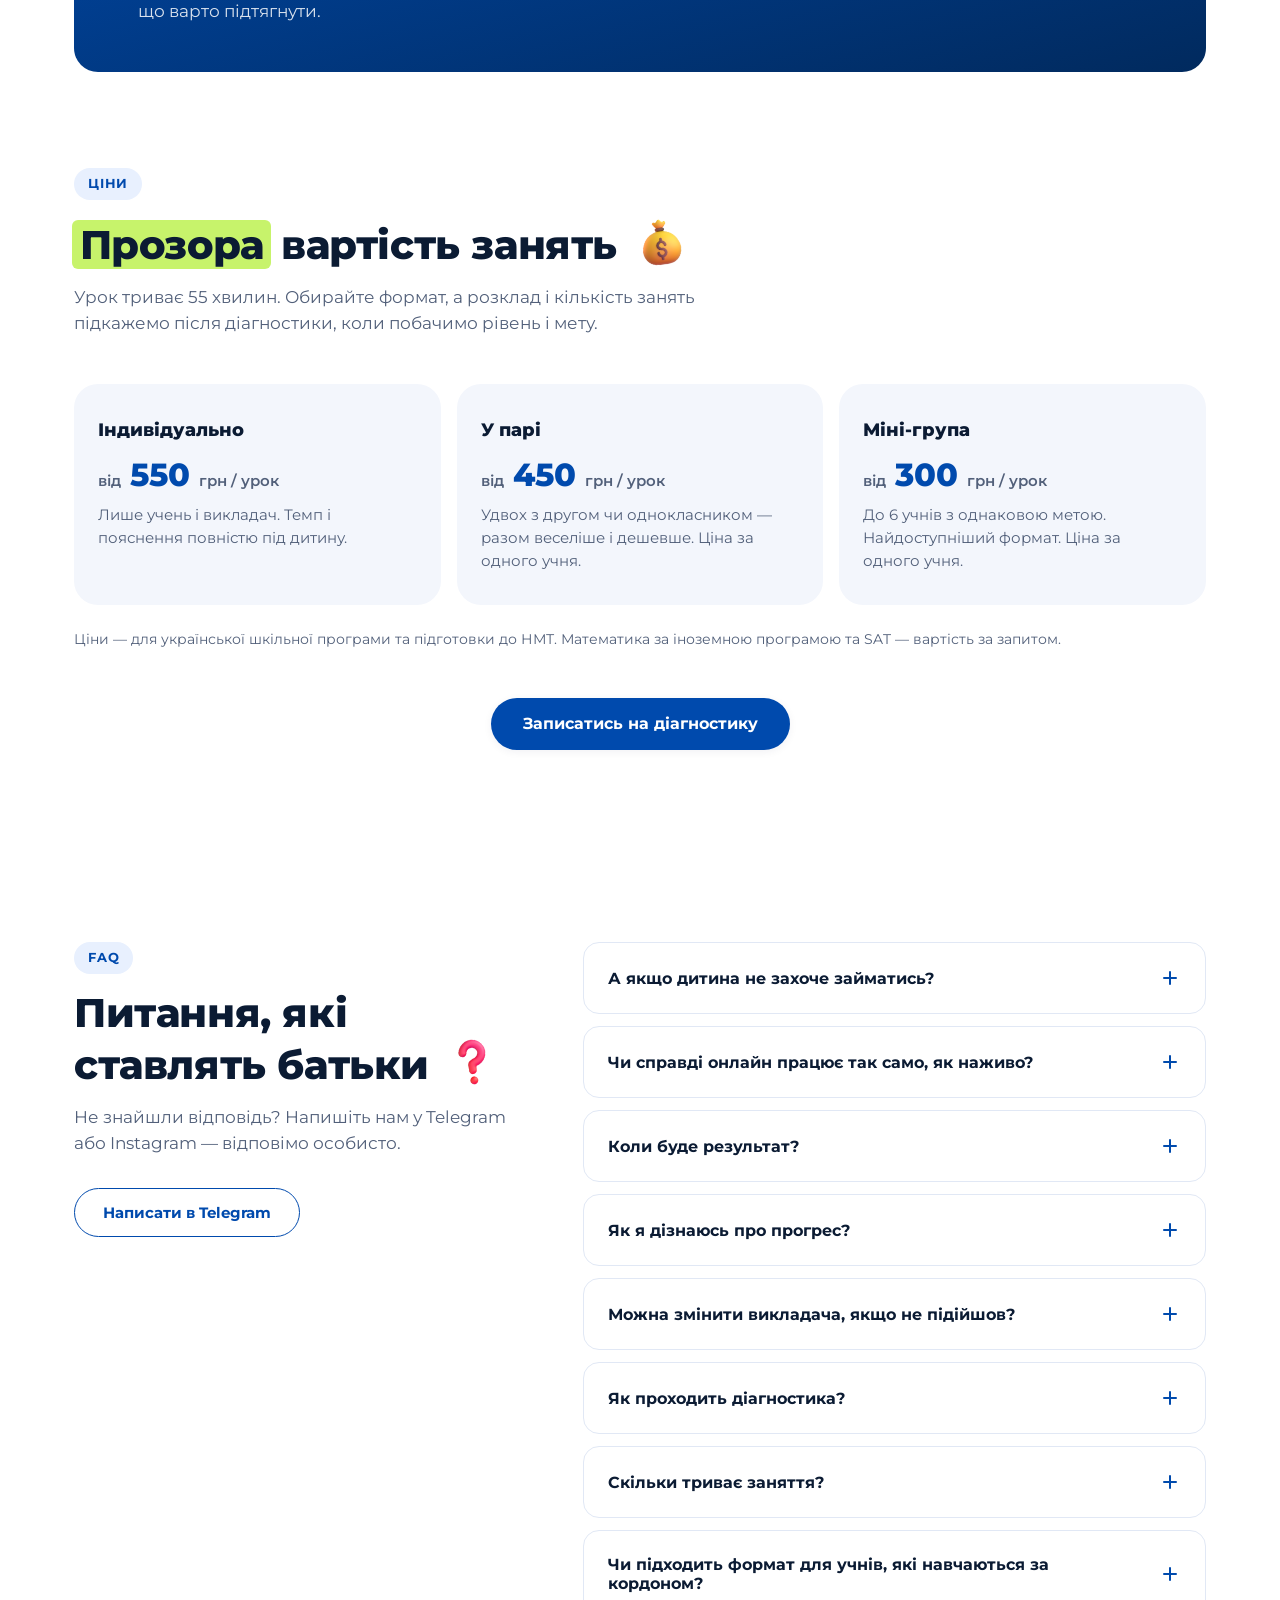
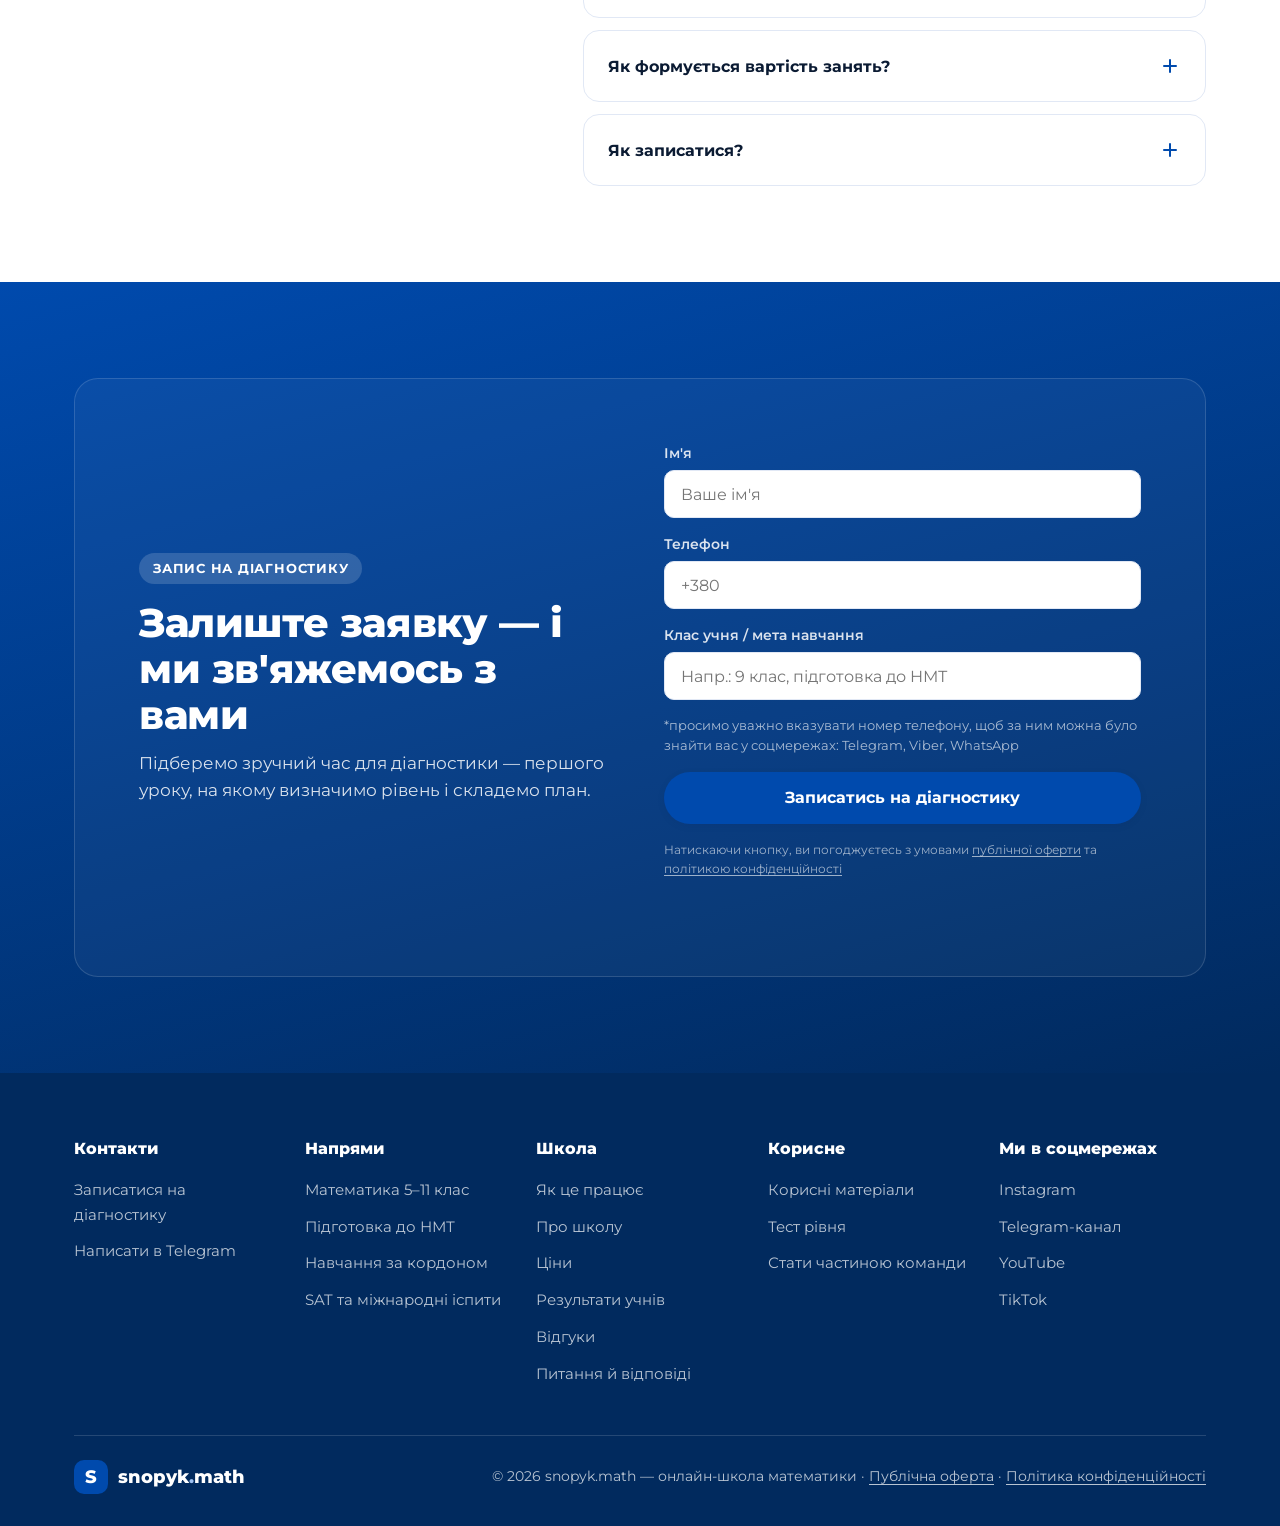
==== commit 01f83f7f: "Headings: lime text highlight instead of hand-drawn underline Co-Authored-By: Claude Opus 5.5 <norep" ====
--- a/index.html
+++ b/index.html
@@ -148,7 +148,7 @@
 <link rel="preconnect" href="https://fonts.googleapis.com">
 <link rel="preconnect" href="https://fonts.gstatic.com" crossorigin>
 <link href="https://fonts.googleapis.com/css2?family=Montserrat:ital,wght@0,400;0,500;0,600;0,700;0,800;1,500&display=swap" rel="stylesheet">
-<link rel="stylesheet" href="css/style.css?v=20261109b">
+<link rel="stylesheet" href="css/style.css?v=20261109c">
 </head>
 <body>
 
--- a/css/style.css
+++ b/css/style.css
@@ -1438,11 +1438,13 @@
 }
 
 .hl {
-  background-image: url("data:image/svg+xml,%3Csvg xmlns='http://www.w3.org/2000/svg' viewBox='0 0 200 12' preserveAspectRatio='none'%3E%3Cpath d='M2 8.5C40 3.5 90 2.5 130 4.5S185 8 198 5' fill='none' stroke='%23c7f36b' stroke-width='7' stroke-linecap='round'/%3E%3C/svg%3E");
-  background-repeat: no-repeat;
-  background-position: 0 100%;
-  background-size: 100% 0.4em;
-  padding-bottom: 0.06em;
+  background: var(--color-accent-lime);
+  color: #0b1b33;
+  padding: 0 0.18em;
+  margin: 0 -0.04em;
+  border-radius: 6px;
+  -webkit-box-decoration-break: clone;
+  box-decoration-break: clone;
 }
 
 /* Featured case (top score) */
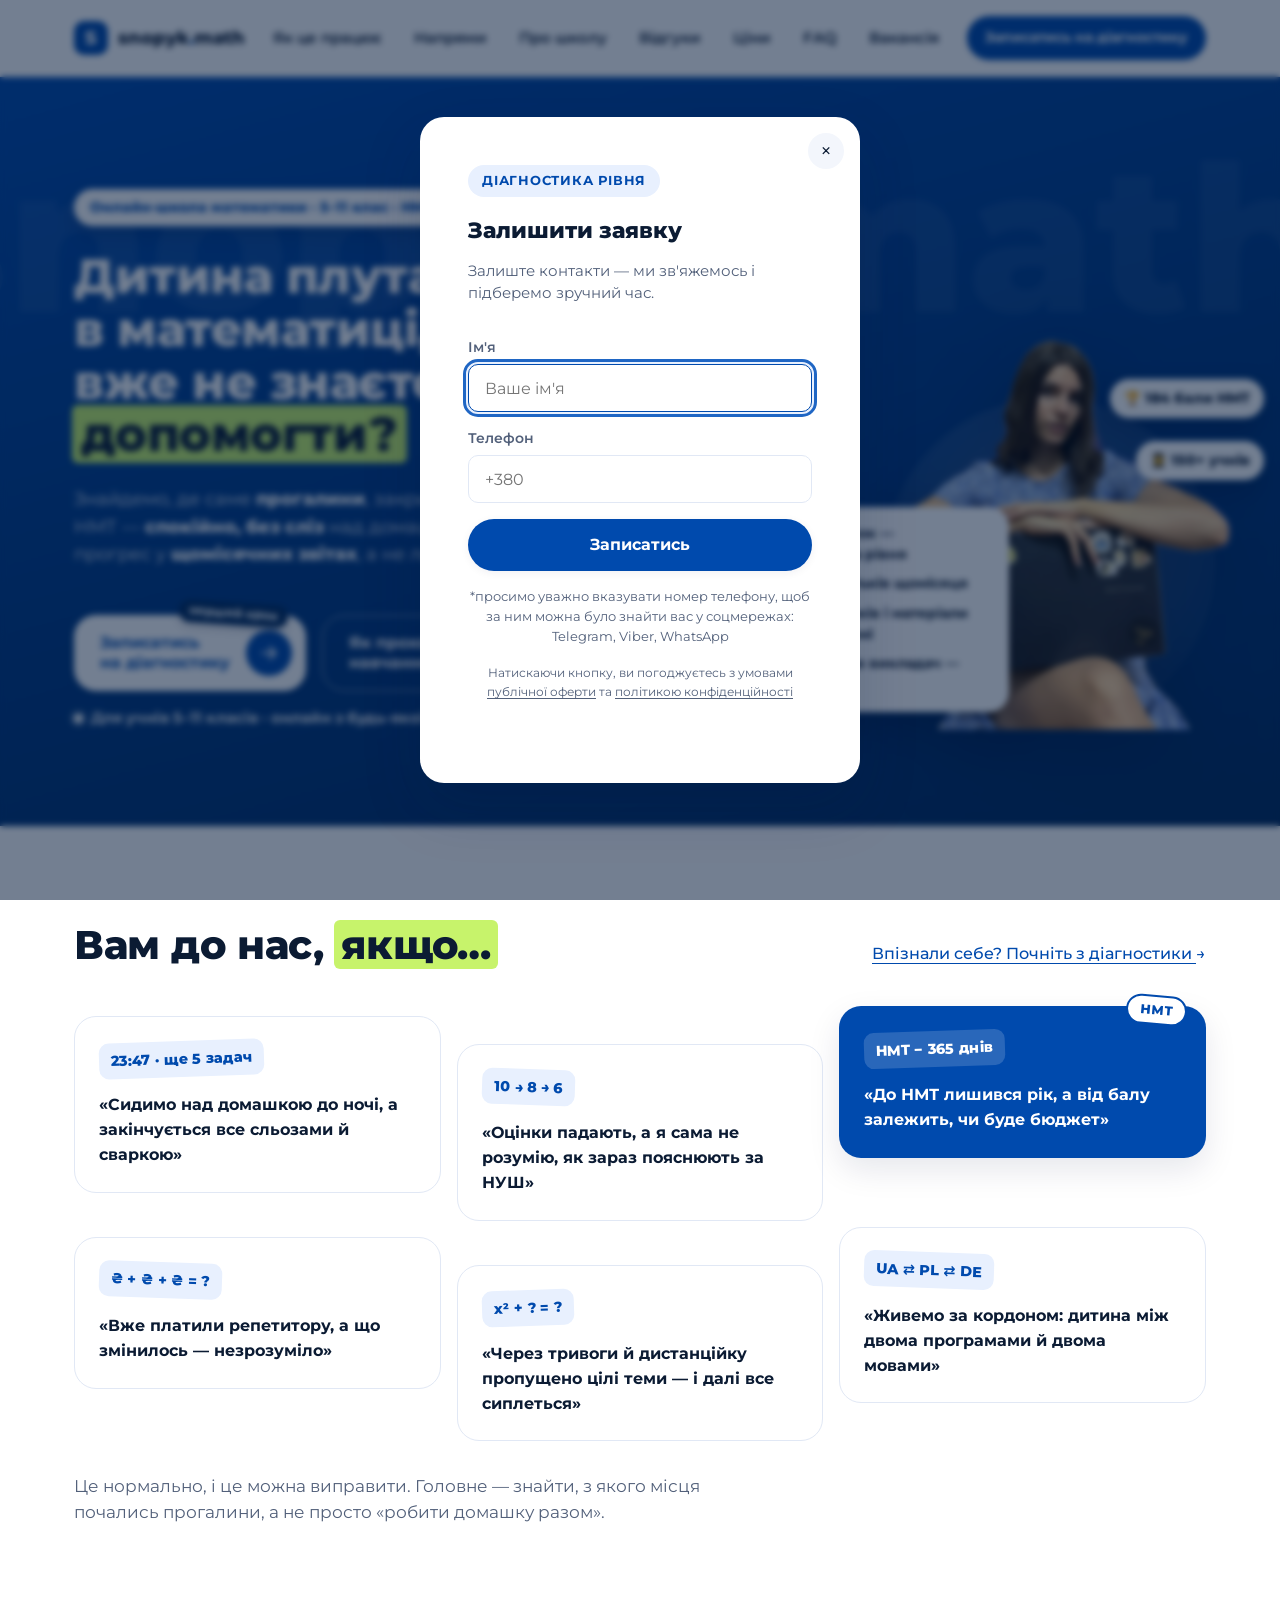
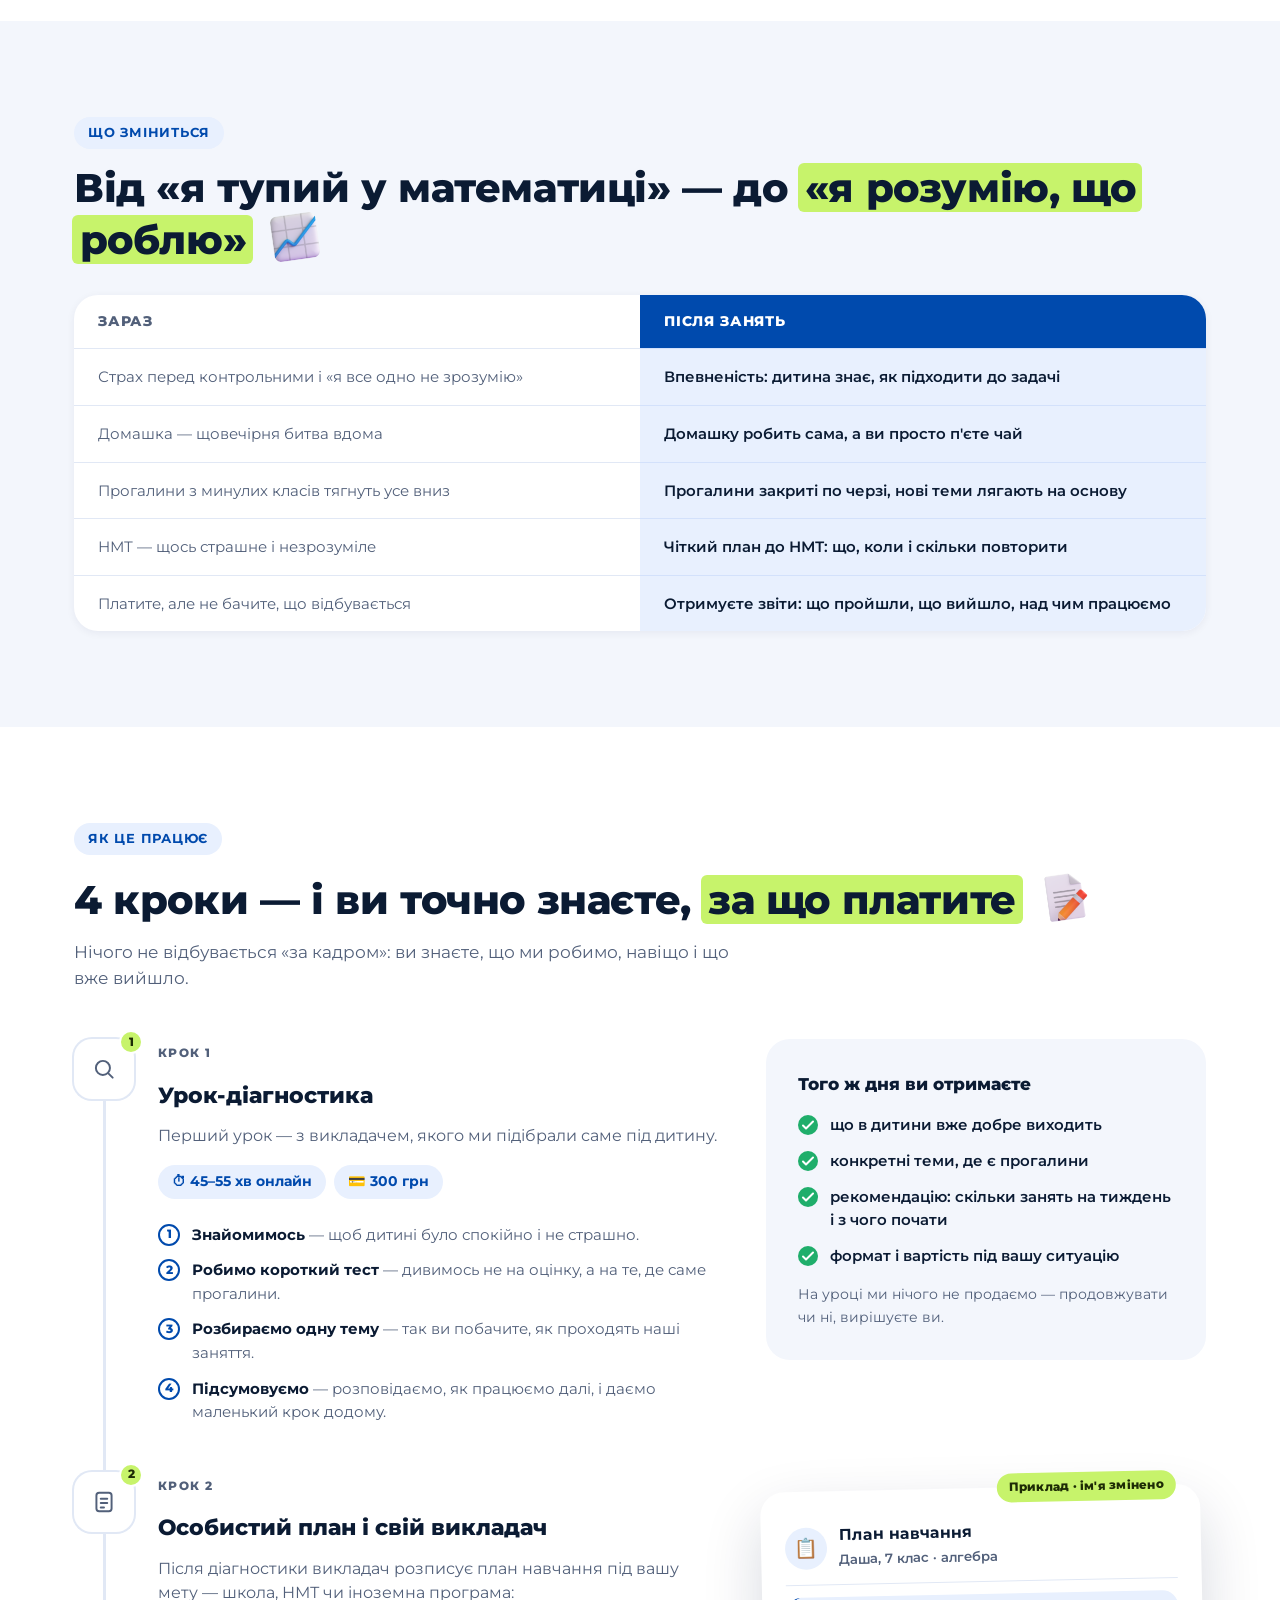
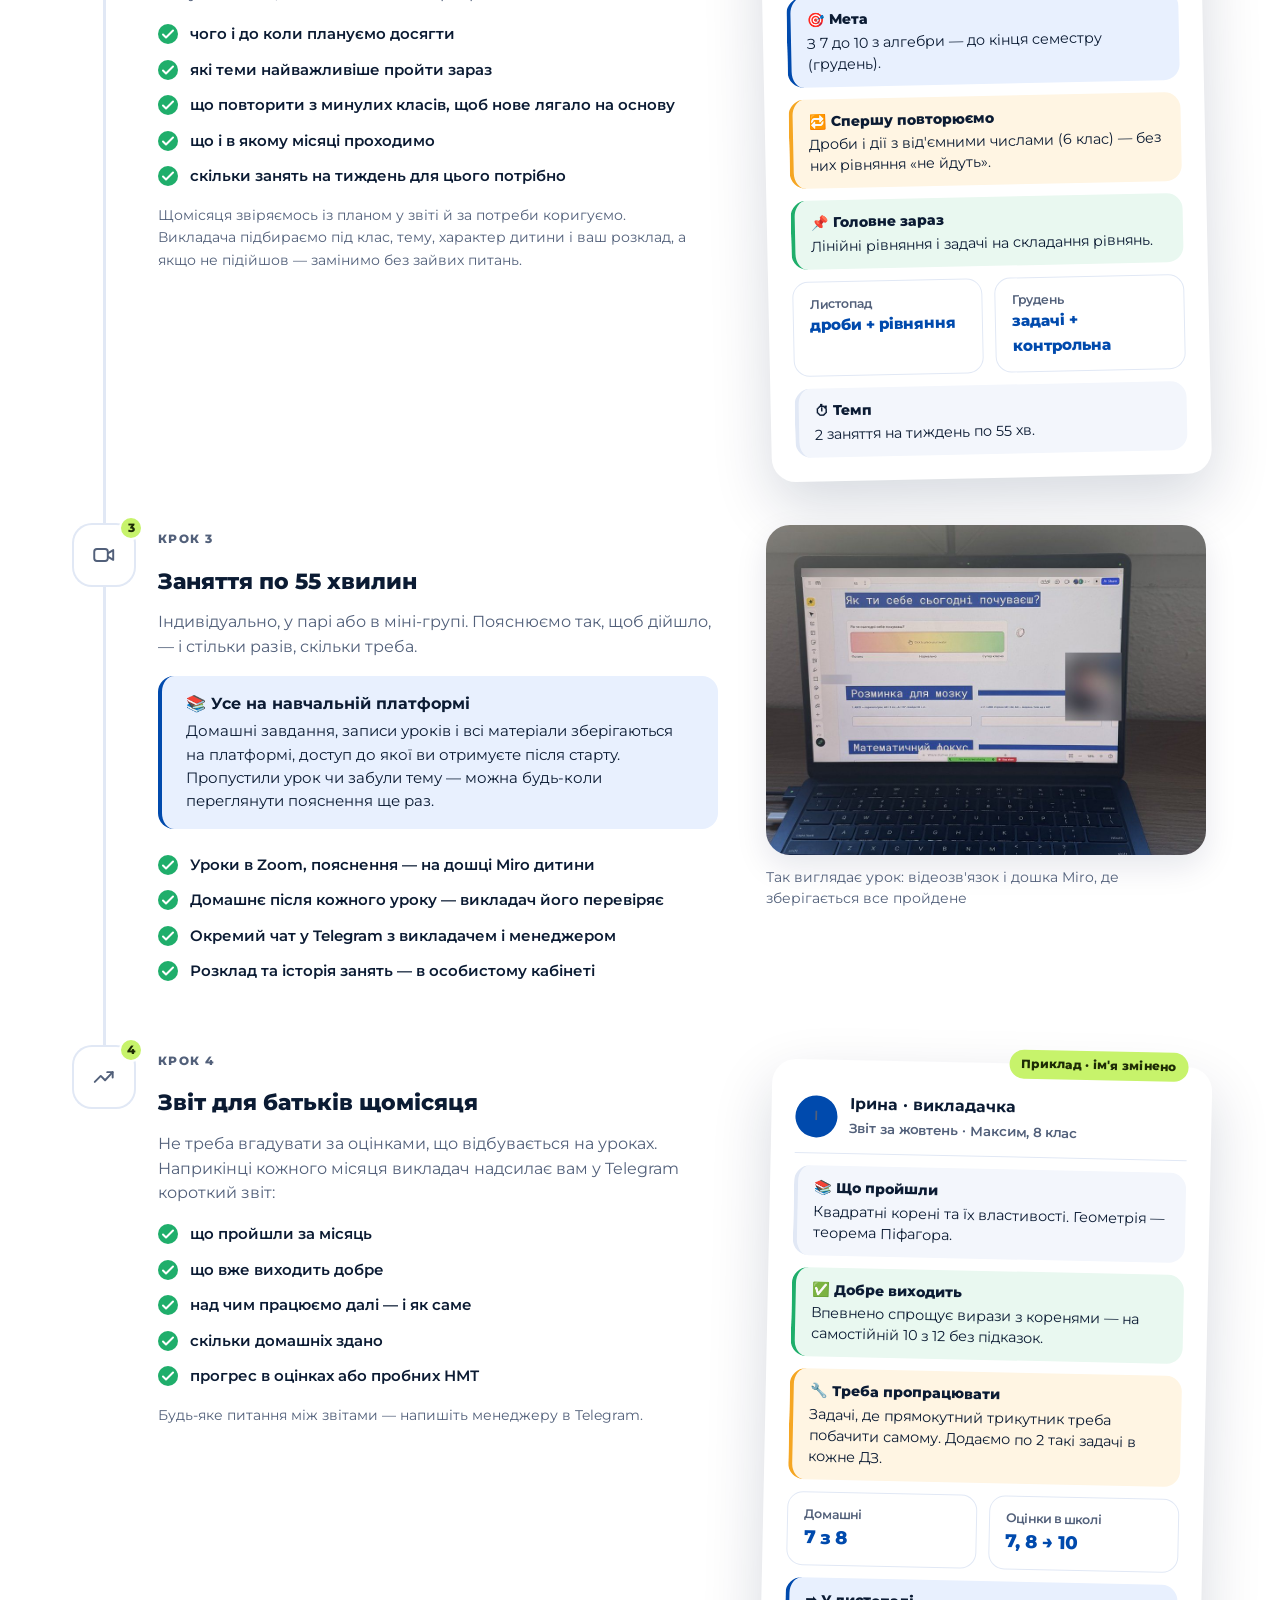
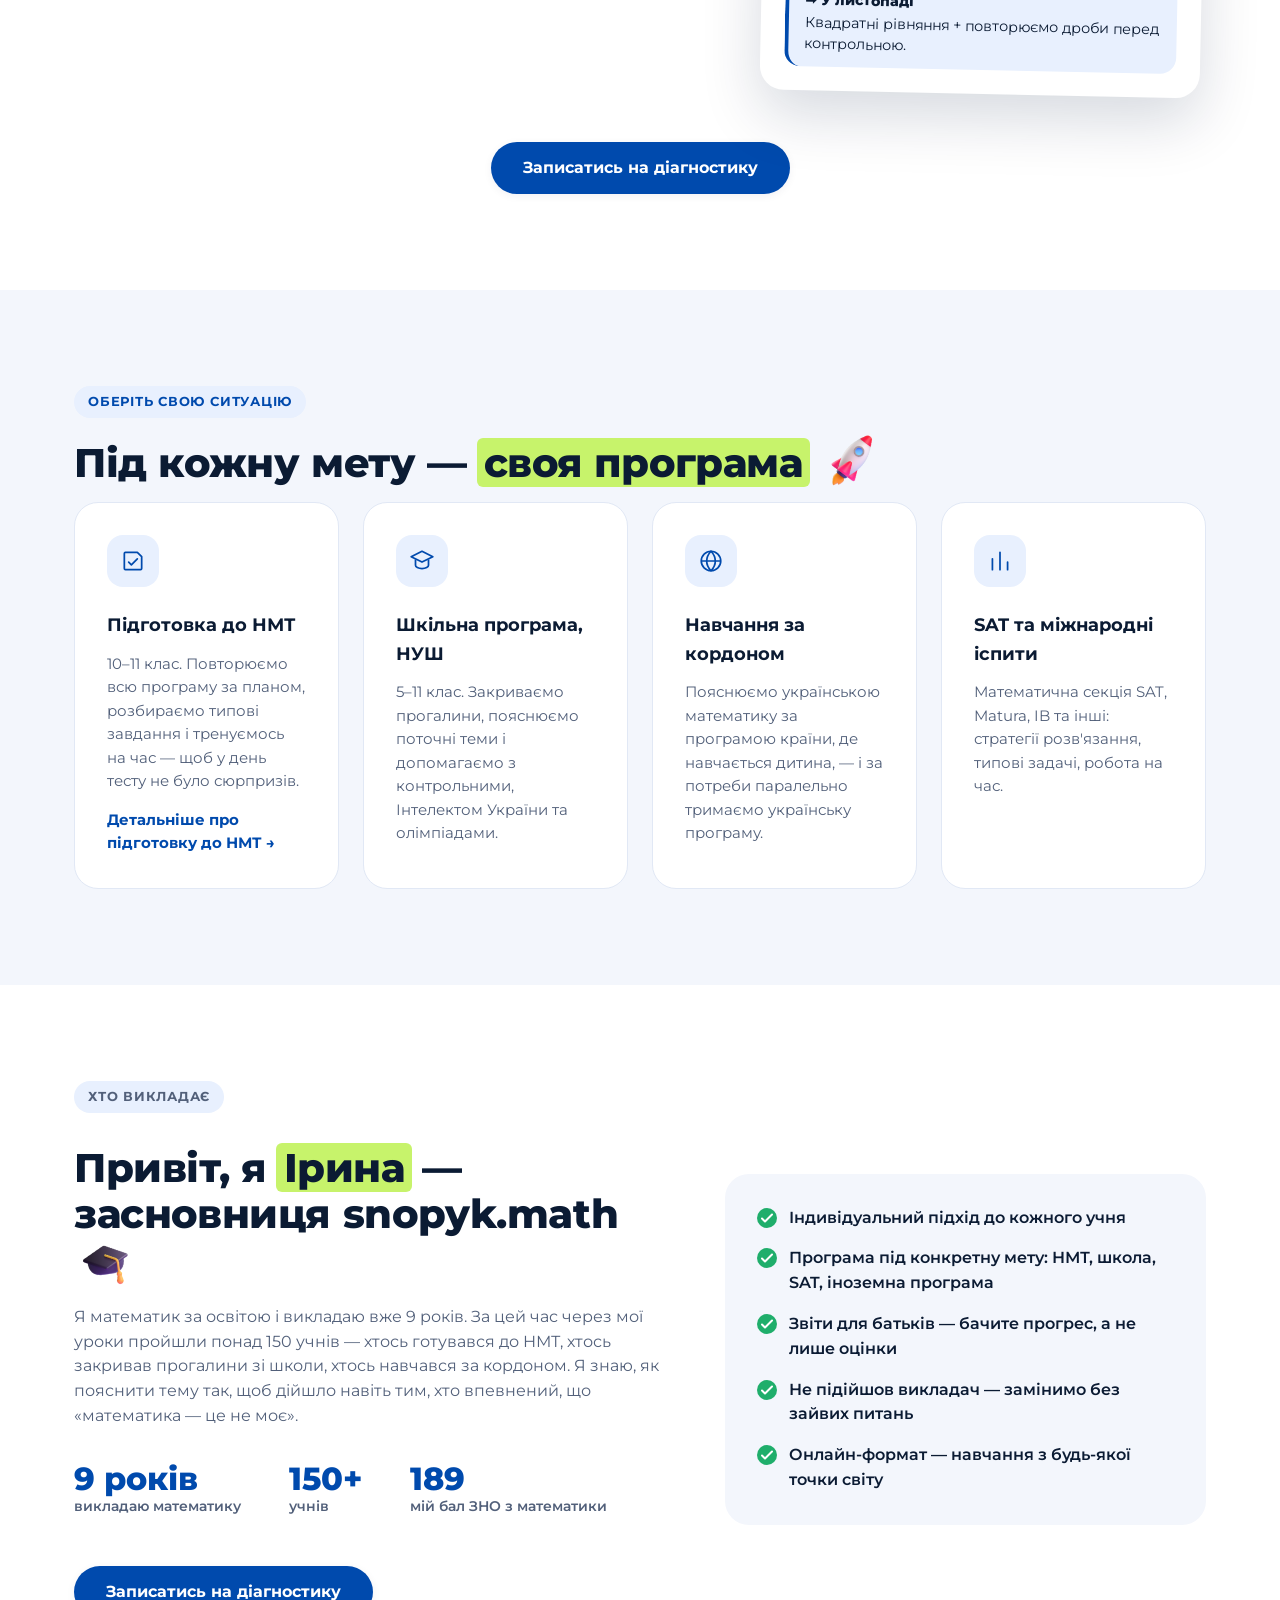
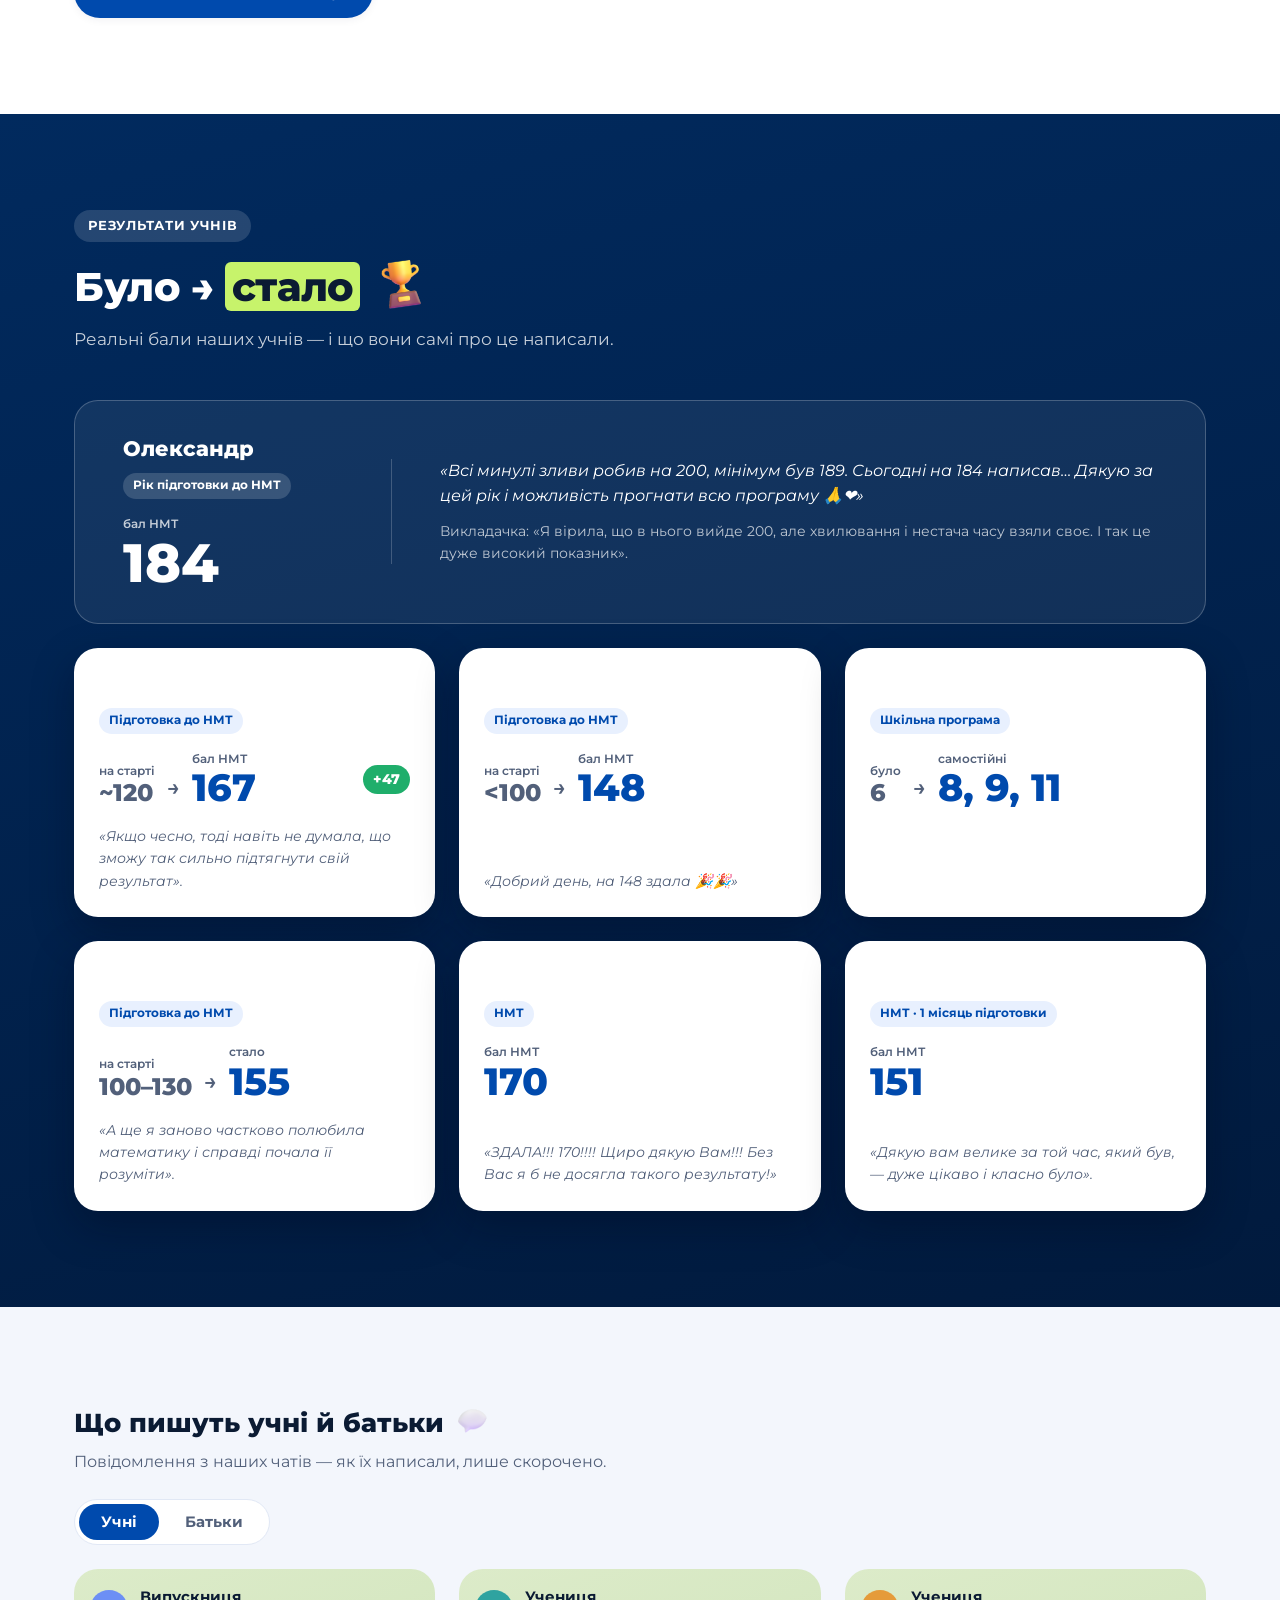
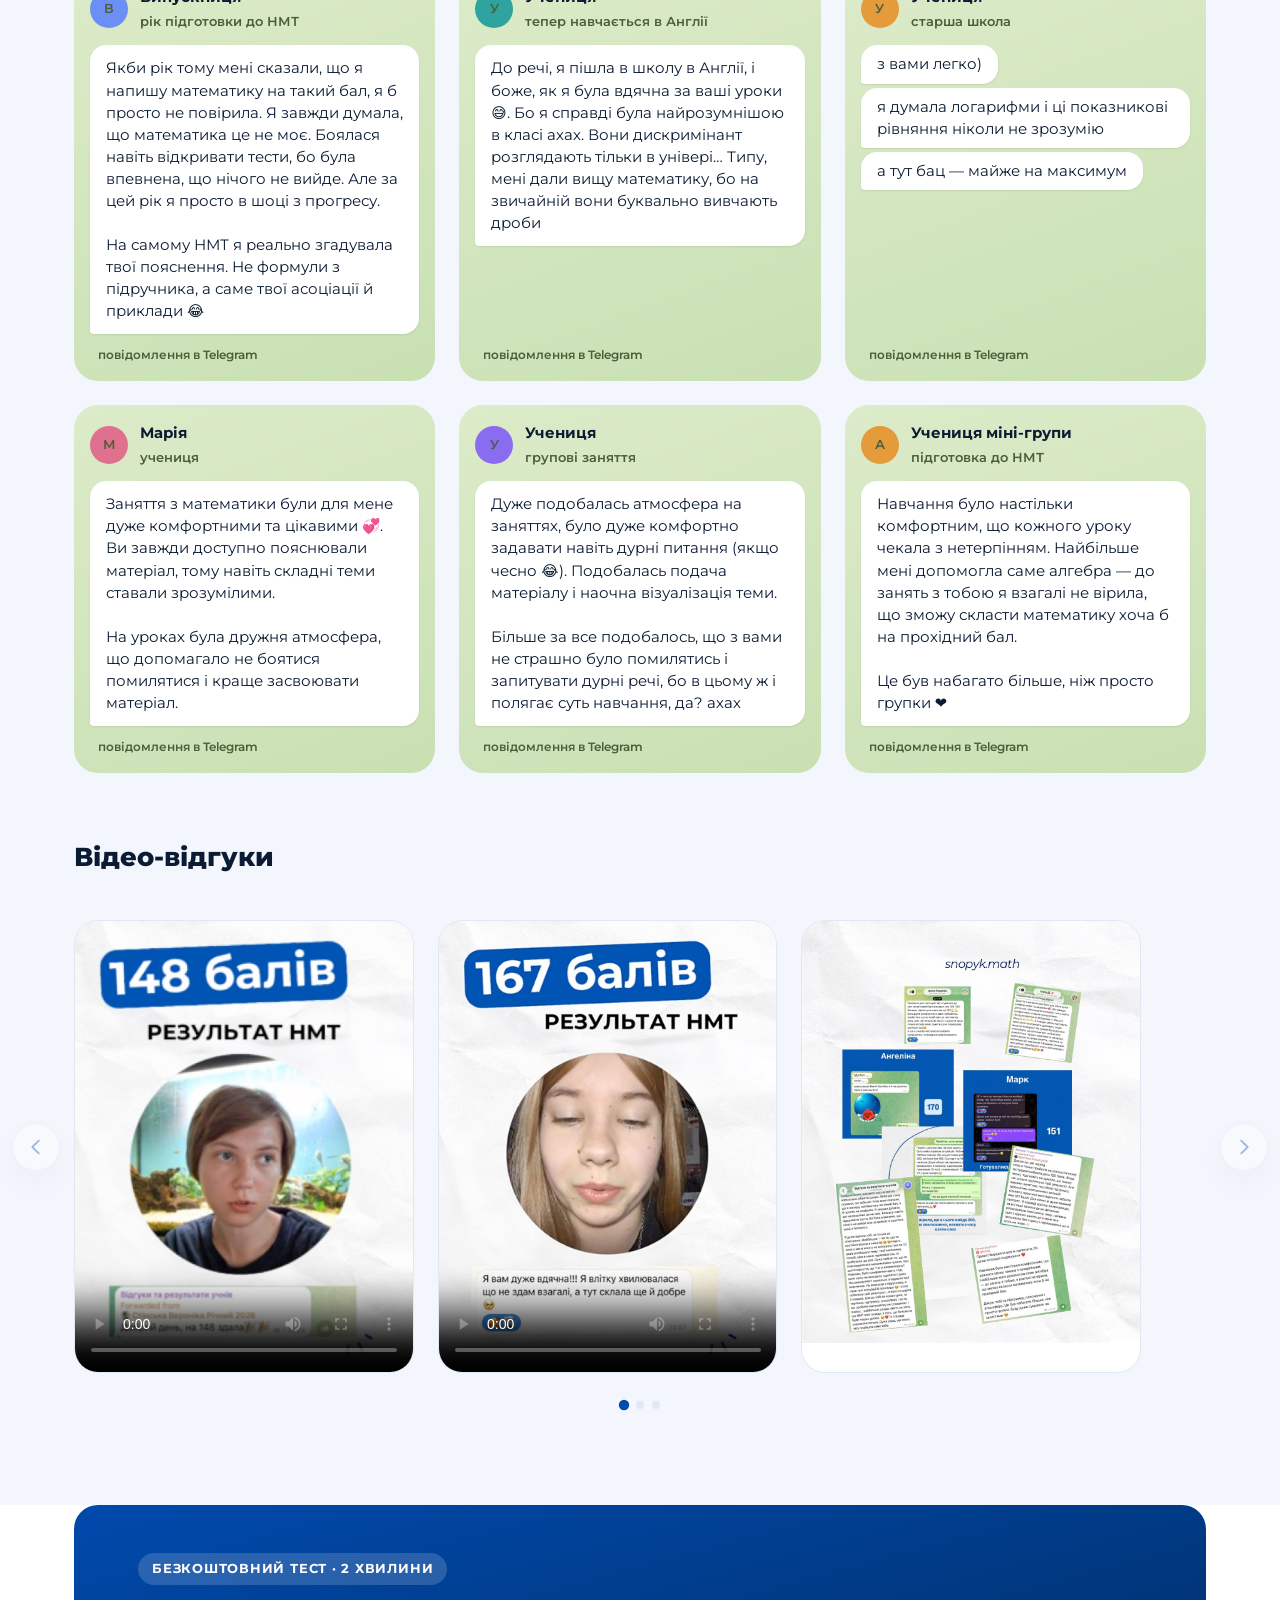
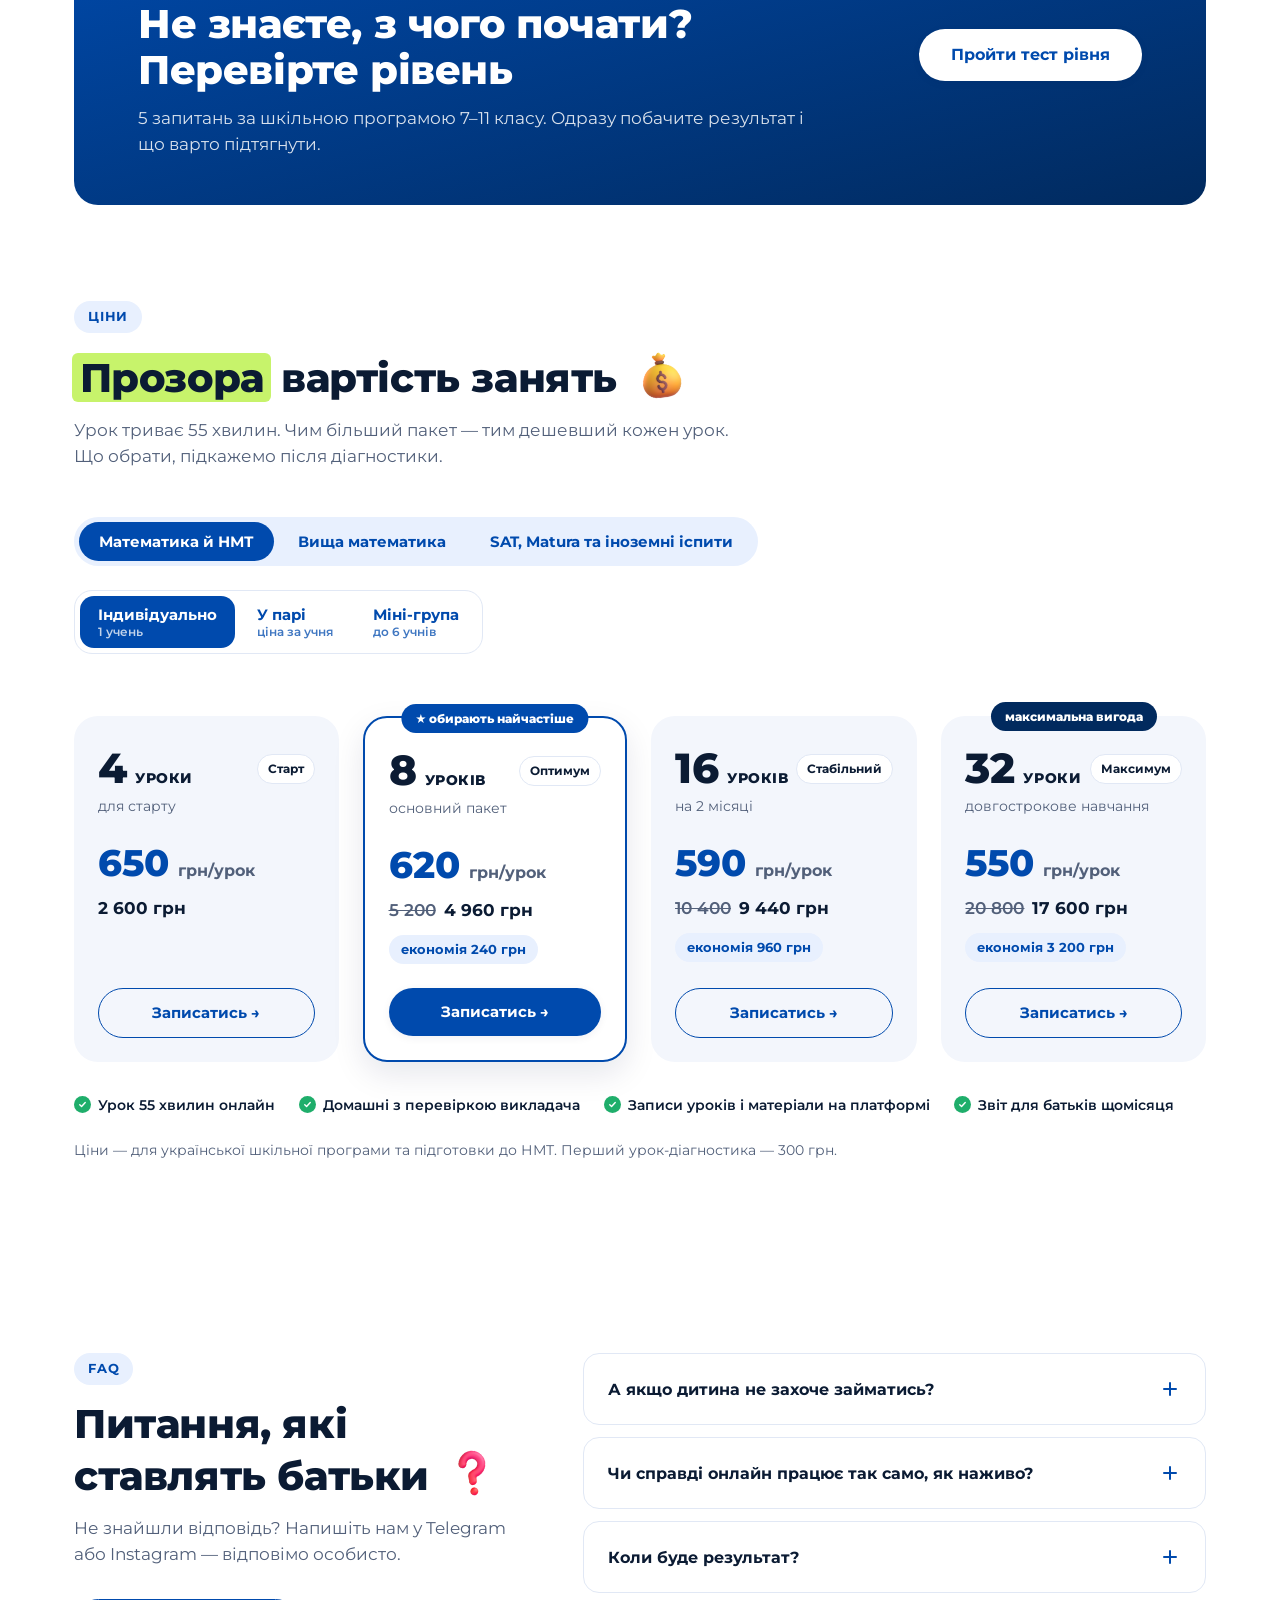
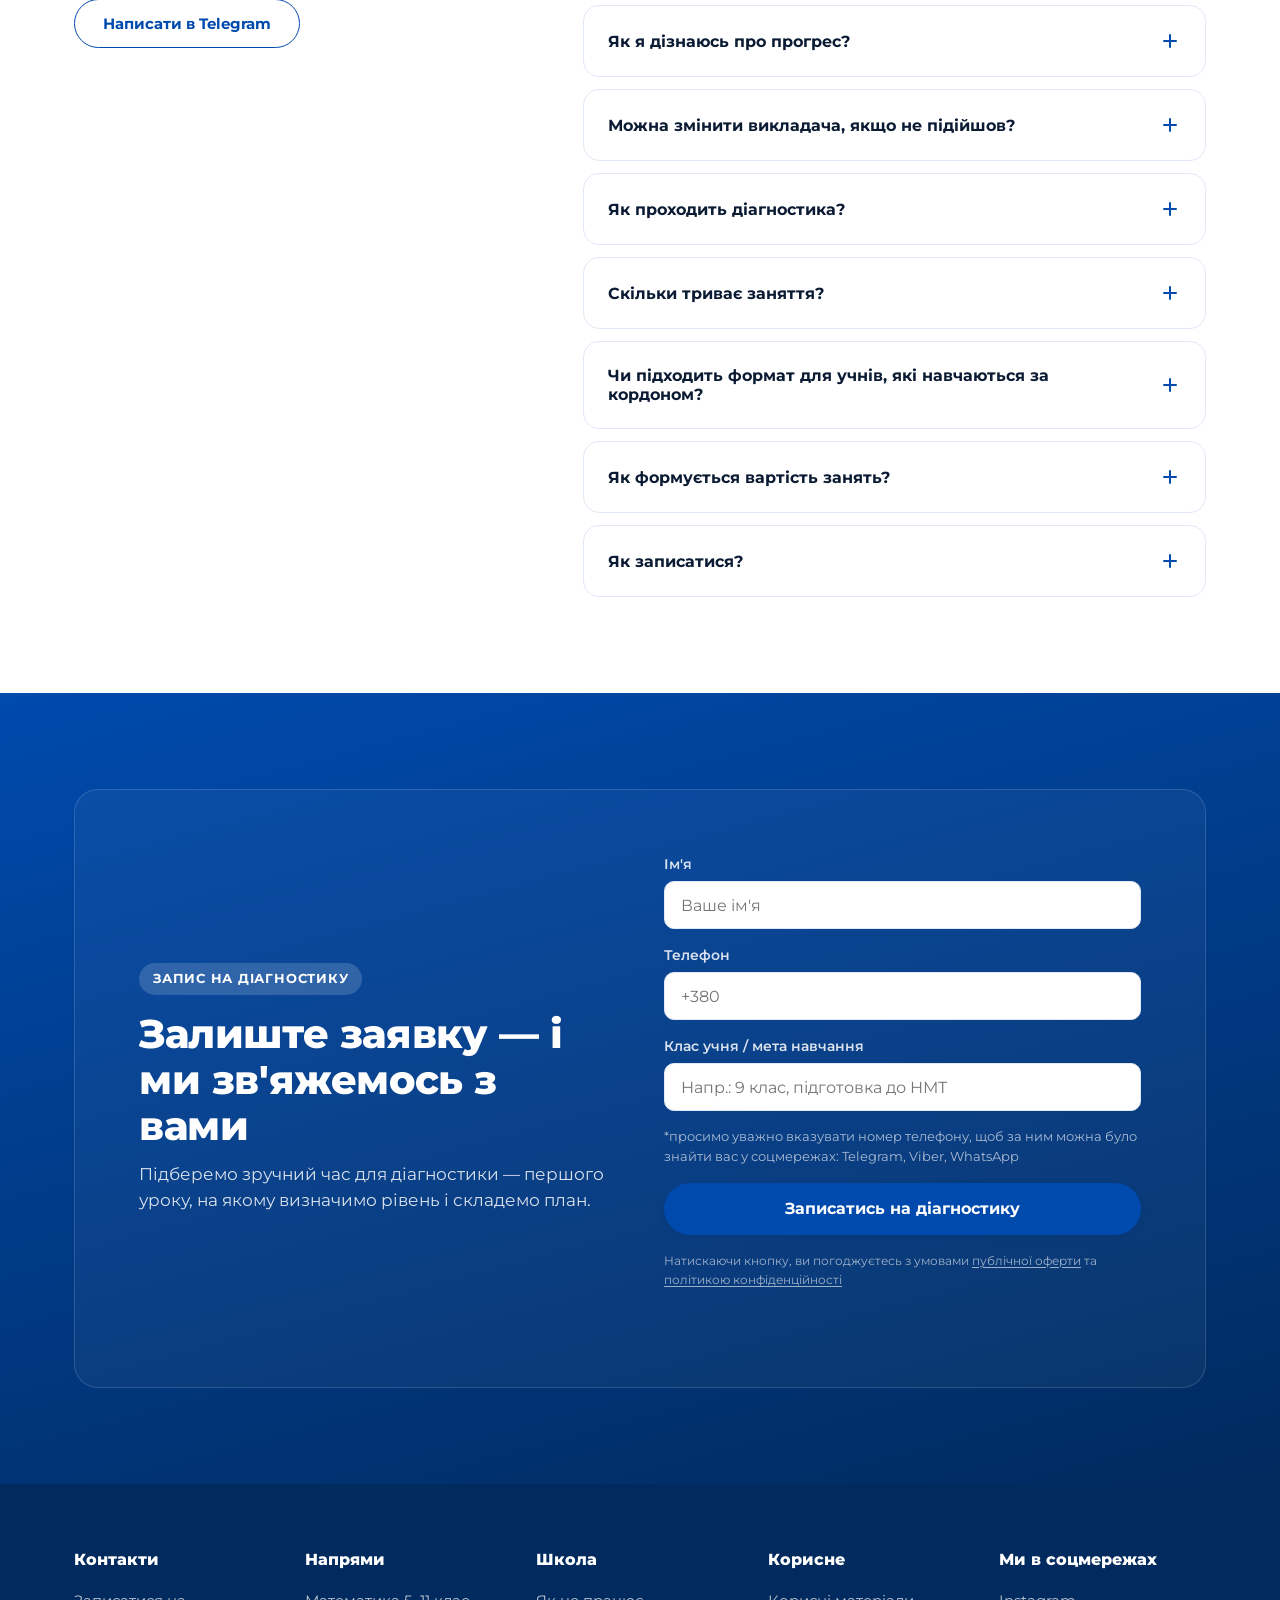
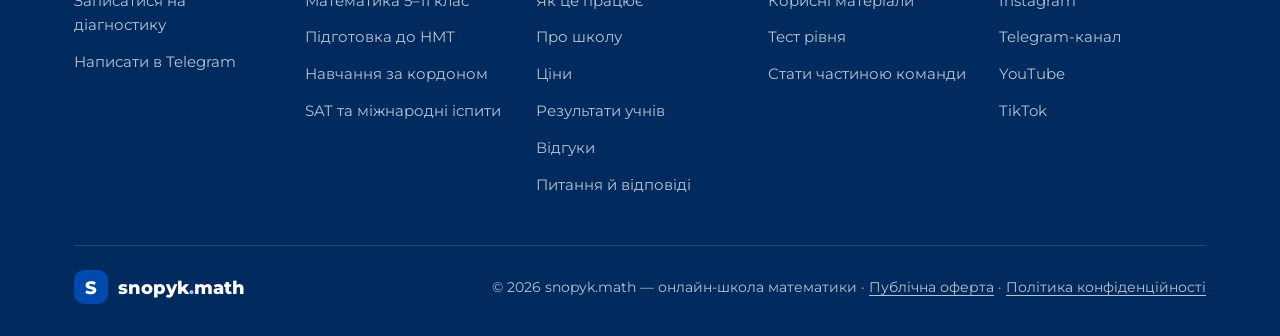
==== commit 4023964f: "Pricing with direction/format tabs and packages; livelier pains block - Pricing: tabs for math/NMT, " ====
--- a/index.html
+++ b/index.html
@@ -148,7 +148,7 @@
 <link rel="preconnect" href="https://fonts.googleapis.com">
 <link rel="preconnect" href="https://fonts.gstatic.com" crossorigin>
 <link href="https://fonts.googleapis.com/css2?family=Montserrat:ital,wght@0,400;0,500;0,600;0,700;0,800;1,500&display=swap" rel="stylesheet">
-<link rel="stylesheet" href="css/style.css?v=20261109c">
+<link rel="stylesheet" href="css/style.css?v=20261109g">
 </head>
 <body>
 
@@ -245,32 +245,34 @@
   <!-- ===== PAINS ===== -->
   <section class="section" id="pains">
     <div class="container">
-      <p class="section-eyebrow">Впізнаєте себе?</p>
-      <h2 class="section-title">Найчастіше батьки приходять до нас, коли…</h2>
+      <div class="pains-head">
+        <h2 class="section-title">Вам до нас, <span class="hl">якщо…</span></h2>
+        <a href="#lead-form" class="pains-link js-open-modal">Впізнали себе? Почніть з діагностики <span aria-hidden="true">→</span></a>
+      </div>
 
       <ul class="pain-grid m-swipe">
         <li class="pain-card">
-          <span class="pain-emoji" aria-hidden="true">😩</span>
+          <span class="pain-chip" aria-hidden="true">23:47 · ще 5 задач</span>
           <p>«Сидимо над домашкою до ночі, а закінчується все сльозами й сваркою»</p>
         </li>
         <li class="pain-card">
-          <span class="pain-emoji" aria-hidden="true">📉</span>
+          <span class="pain-chip" aria-hidden="true">10 → 8 → 6</span>
           <p>«Оцінки падають, а я сама не розумію, як зараз пояснюють за НУШ»</p>
         </li>
+        <li class="pain-card pain-card-hit">
+          <span class="pain-badge">НМТ</span><span class="pain-chip" aria-hidden="true">НМТ − 365 днів</span>
+          <p>«До НМТ лишився рік, а від балу залежить, чи буде бюджет»</p>
+        </li>
         <li class="pain-card">
-          <span class="pain-emoji" aria-hidden="true">⏳</span>
-          <p>«До НМТ лишився рік, а від балу залежить, чи буде бюджет»</p>
+          <span class="pain-chip" aria-hidden="true">₴ + ₴ + ₴ = ?</span>
+          <p>«Вже платили репетитору, а що змінилось — незрозуміло»</p>
         </li>
         <li class="pain-card">
-          <span class="pain-emoji" aria-hidden="true">💸</span>
-          <p>«Вже платили репетитору, а що змінилось — незрозуміло»</p>
+          <span class="pain-chip" aria-hidden="true">x² + ? = ?</span>
+          <p>«Через тривоги й дистанційку пропущено цілі теми — і далі все сиплеться»</p>
         </li>
         <li class="pain-card">
-          <span class="pain-emoji" aria-hidden="true">🧩</span>
-          <p>«Через тривоги й дистанційку пропущено цілі теми — і далі все сиплеться»</p>
-        </li>
-        <li class="pain-card">
-          <span class="pain-emoji" aria-hidden="true">🌍</span>
+          <span class="pain-chip" aria-hidden="true">UA ⇄ PL ⇄ DE</span>
           <p>«Живемо за кордоном: дитина між двома програмами й двома мовами»</p>
         </li>
       </ul>
@@ -841,33 +843,142 @@
     <div class="container">
       <p class="section-eyebrow">Ціни</p>
       <h2 class="section-title"><span class="hl">Прозора</span> вартість занять <img class="sticker" src="assets/stickers/money_bag.png" alt="" aria-hidden="true" width="90" height="90" loading="lazy"></h2>
-      <p class="section-lead">
-        Урок триває 55 хвилин. Обирайте формат, а розклад і кількість занять підкажемо після діагностики,
-        коли побачимо рівень і мету.
-      </p>
-
-      <ul class="format-price-grid">
-        <li class="format-price">
-          <h3>Індивідуально</h3>
-          <p class="format-price-value"><span class="format-price-from">від</span> 550 <span class="format-price-unit">грн / урок</span></p>
-          <p>Лише учень і викладач. Темп і пояснення повністю під дитину.</p>
-        </li>
-        <li class="format-price">
-          <h3>У парі</h3>
-          <p class="format-price-value"><span class="format-price-from">від</span> 450 <span class="format-price-unit">грн / урок</span></p>
-          <p>Удвох з другом чи однокласником — разом веселіше і дешевше. Ціна за одного учня.</p>
-        </li>
-        <li class="format-price">
-          <h3>Міні-група</h3>
-          <p class="format-price-value"><span class="format-price-from">від</span> 300 <span class="format-price-unit">грн / урок</span></p>
-          <p>До 6 учнів з однаковою метою. Найдоступніший формат. Ціна за одного учня.</p>
-        </li>
-      </ul>
-
-      <p class="pricing-note">Ціни — для української шкільної програми та підготовки до НМТ. Математика за іноземною програмою та SAT — вартість за запитом.</p>
-
-      <div class="section-cta">
-        <button type="button" class="btn btn-primary btn-lg js-open-modal">Записатись на діагностику</button>
+      <p class="section-lead">Урок триває 55 хвилин. Чим більший пакет — тим дешевший кожен урок. Що обрати, підкажемо після діагностики.</p>
+
+      <div class="ptabs ptabs-main" role="tablist" aria-label="Напрям">
+        <button type="button" role="tab" class="ptab" aria-selected="true" aria-controls="pp-math" id="pt-math">Математика й НМТ</button>
+        <button type="button" role="tab" class="ptab" aria-selected="false" aria-controls="pp-higher" id="pt-higher" tabindex="-1">Вища математика</button>
+        <button type="button" role="tab" class="ptab" aria-selected="false" aria-controls="pp-foreign" id="pt-foreign" tabindex="-1">SAT, Matura та іноземні іспити</button>
+      </div>
+
+      <div class="ppanel" role="tabpanel" id="pp-math" aria-labelledby="pt-math">
+        <div class="ptabs ptabs-format" role="tablist" aria-label="Формат">
+          <button type="button" role="tab" class="ptab" aria-selected="true" aria-controls="pp-ind" id="pt-ind"><b>Індивідуально</b><small>1 учень</small></button>
+          <button type="button" role="tab" class="ptab" aria-selected="false" aria-controls="pp-pair" id="pt-pair" tabindex="-1"><b>У парі</b><small>ціна за учня</small></button>
+          <button type="button" role="tab" class="ptab" aria-selected="false" aria-controls="pp-group" id="pt-group" tabindex="-1"><b>Міні-група</b><small>до 6 учнів</small></button>
+        </div>
+
+        <div class="ppanel" role="tabpanel" id="pp-ind" aria-labelledby="pt-ind">
+          <ul class="price-grid m-swipe" role="list">
+          <li class="price-card">
+            
+            <div class="price-head"><span class="price-count">4</span><span class="price-word">уроки</span><span class="price-tag">Старт</span></div>
+            <p class="price-sub">для старту</p>
+            <p class="price-per"><b>650</b> грн/урок</p>
+            <p class="price-total"><b>2 600 грн</b></p>
+            <span class="price-save price-save-empty">&nbsp;</span>
+            <button type="button" class="btn btn-outline-primary btn-block js-open-modal">Записатись →</button>
+          </li>
+          <li class="price-card price-card-hit">
+            <span class="price-badge">★ обирають найчастіше</span>
+            <div class="price-head"><span class="price-count">8</span><span class="price-word">уроків</span><span class="price-tag">Оптимум</span></div>
+            <p class="price-sub">основний пакет</p>
+            <p class="price-per"><b>620</b> грн/урок</p>
+            <p class="price-total"><s>5 200</s> <b>4 960 грн</b></p>
+            <span class="price-save">економія 240 грн</span>
+            <button type="button" class="btn btn-primary btn-block js-open-modal">Записатись →</button>
+          </li>
+          <li class="price-card">
+            
+            <div class="price-head"><span class="price-count">16</span><span class="price-word">уроків</span><span class="price-tag">Стабільний</span></div>
+            <p class="price-sub">на 2 місяці</p>
+            <p class="price-per"><b>590</b> грн/урок</p>
+            <p class="price-total"><s>10 400</s> <b>9 440 грн</b></p>
+            <span class="price-save">економія 960 грн</span>
+            <button type="button" class="btn btn-outline-primary btn-block js-open-modal">Записатись →</button>
+          </li>
+          <li class="price-card">
+            <span class="price-badge price-badge-alt">максимальна вигода</span>
+            <div class="price-head"><span class="price-count">32</span><span class="price-word">уроки</span><span class="price-tag">Максимум</span></div>
+            <p class="price-sub">довгострокове навчання</p>
+            <p class="price-per"><b>550</b> грн/урок</p>
+            <p class="price-total"><s>20 800</s> <b>17 600 грн</b></p>
+            <span class="price-save">економія 3 200 грн</span>
+            <button type="button" class="btn btn-outline-primary btn-block js-open-modal">Записатись →</button>
+          </li>
+          </ul>
+        </div>
+        <div class="ppanel" role="tabpanel" id="pp-pair" aria-labelledby="pt-pair" hidden>
+          <ul class="price-grid m-swipe" role="list">
+          <li class="price-card">
+            
+            <div class="price-head"><span class="price-count">4</span><span class="price-word">уроки</span><span class="price-tag">Старт</span></div>
+            <p class="price-sub">для старту</p>
+            <p class="price-per"><b>500</b> грн/урок</p>
+            <p class="price-total"><b>2 000 грн</b></p>
+            <span class="price-save price-save-empty">&nbsp;</span>
+            <button type="button" class="btn btn-outline-primary btn-block js-open-modal">Записатись →</button>
+          </li>
+          <li class="price-card price-card-hit">
+            <span class="price-badge">★ обирають найчастіше</span>
+            <div class="price-head"><span class="price-count">8</span><span class="price-word">уроків</span><span class="price-tag">Оптимум</span></div>
+            <p class="price-sub">основний пакет</p>
+            <p class="price-per"><b>480</b> грн/урок</p>
+            <p class="price-total"><s>4 000</s> <b>3 840 грн</b></p>
+            <span class="price-save">економія 160 грн</span>
+            <button type="button" class="btn btn-primary btn-block js-open-modal">Записатись →</button>
+          </li>
+          <li class="price-card">
+            
+            <div class="price-head"><span class="price-count">16</span><span class="price-word">уроків</span><span class="price-tag">Стабільний</span></div>
+            <p class="price-sub">на 2 місяці</p>
+            <p class="price-per"><b>465</b> грн/урок</p>
+            <p class="price-total"><s>8 000</s> <b>7 440 грн</b></p>
+            <span class="price-save">економія 560 грн</span>
+            <button type="button" class="btn btn-outline-primary btn-block js-open-modal">Записатись →</button>
+          </li>
+          <li class="price-card">
+            <span class="price-badge price-badge-alt">максимальна вигода</span>
+            <div class="price-head"><span class="price-count">32</span><span class="price-word">уроки</span><span class="price-tag">Максимум</span></div>
+            <p class="price-sub">довгострокове навчання</p>
+            <p class="price-per"><b>450</b> грн/урок</p>
+            <p class="price-total"><s>16 000</s> <b>14 400 грн</b></p>
+            <span class="price-save">економія 1 600 грн</span>
+            <button type="button" class="btn btn-outline-primary btn-block js-open-modal">Записатись →</button>
+          </li>
+          </ul>
+          <p class="pricing-note">Удвох з другом чи однокласником — разом веселіше і дешевше. Ціна вказана за одного учня.</p>
+        </div>
+        <div class="ppanel" role="tabpanel" id="pp-group" aria-labelledby="pt-group" hidden>
+          <div class="price-month">
+            <div>
+              <p class="price-month-label">Міні-група · до 6 учнів з однаковою метою</p>
+              <p class="price-per"><b>2&nbsp;400</b> грн/місяць</p>
+              <p class="price-sub">Найдоступніший формат. Оплата раз на місяць — до 3 числа.</p>
+            </div>
+            <button type="button" class="btn btn-primary btn-lg js-open-modal">Записатись →</button>
+          </div>
+        </div>
+
+        <ul class="price-includes" role="list">
+          <li>Урок 55 хвилин онлайн</li>
+          <li>Домашні з перевіркою викладача</li>
+          <li>Записи уроків і матеріали на платформі</li>
+          <li>Звіт для батьків щомісяця</li>
+        </ul>
+        <p class="pricing-note">Ціни — для української шкільної програми та підготовки до НМТ. Перший урок-діагностика — 300 грн.</p>
+      </div>
+
+      <div class="ppanel" role="tabpanel" id="pp-higher" aria-labelledby="pt-higher" hidden>
+        <div class="price-month">
+          <div>
+            <p class="price-month-label">Вища математика · для студентів і старшокласників</p>
+            <p class="price-per"><b>За запитом</b></p>
+            <p class="price-sub">Вартість залежить від курсу і теми. Напишіть, що вивчаєте, — підберемо викладача і назвемо ціну.</p>
+          </div>
+          <a href="https://t.me/snopyk_math_manager1" target="_blank" rel="noopener" class="btn btn-primary btn-lg">Дізнатись ціну →</a>
+        </div>
+      </div>
+
+      <div class="ppanel" role="tabpanel" id="pp-foreign" aria-labelledby="pt-foreign" hidden>
+        <div class="price-month">
+          <div>
+            <p class="price-month-label">SAT, Matura, IB та математика за іноземною програмою</p>
+            <p class="price-per"><b>За запитом</b></p>
+            <p class="price-sub">Вартість залежить від іспиту, програми і терміну. Напишіть нам — назвемо ціну після короткої розмови.</p>
+          </div>
+          <a href="https://t.me/snopyk_math_manager1" target="_blank" rel="noopener" class="btn btn-primary btn-lg">Дізнатись ціну →</a>
+        </div>
       </div>
     </div>
   </section>
@@ -1112,6 +1223,6 @@
   </div>
 </div>
 
-<script src="js/main.js?v=20261108c"></script>
+<script src="js/main.js?v=20261109a"></script>
 </body>
 </html>
--- a/css/style.css
+++ b/css/style.css
@@ -1734,3 +1734,180 @@
   .m-swipe > .case-featured { flex-basis: 86%; flex-direction: column; }
   .pain-grid.m-swipe > * { flex-basis: 74%; background: var(--color-surface); border: 1px solid var(--color-border); }
 }
+
+/* ===================== PRICING v2: tabs + package cards ===================== */
+.ptabs {
+  display: inline-flex;
+  flex-wrap: wrap;
+  gap: 4px;
+  padding: 5px;
+  background: var(--color-primary-tint);
+  border-radius: var(--radius-pill);
+  margin-bottom: var(--space-5);
+}
+.ptab {
+  border: none;
+  background: transparent;
+  font-family: inherit;
+  font-weight: 700;
+  font-size: 0.95rem;
+  color: var(--color-primary);
+  padding: 10px 20px;
+  border-radius: var(--radius-pill);
+  cursor: pointer;
+  transition: background 180ms var(--ease), color 180ms var(--ease);
+}
+.ptab[aria-selected="true"] { background: var(--color-primary); color: #fff; }
+.ptab:focus-visible { outline: 2px solid var(--color-primary); outline-offset: 2px; }
+.ptabs-format { background: var(--color-surface); border: 1px solid var(--color-border); border-radius: 18px; margin-bottom: var(--space-7); }
+.ptabs-format .ptab { display: flex; flex-direction: column; align-items: flex-start; border-radius: 14px; padding: 9px 18px; }
+.ptabs-format .ptab small { font-size: 0.75rem; font-weight: 600; opacity: 0.75; }
+
+.price-grid { display: grid; grid-template-columns: 1fr; gap: var(--space-5); padding-top: 14px; }
+@media (min-width: 760px) { .price-grid { grid-template-columns: repeat(2, 1fr); } }
+@media (min-width: 1100px) { .price-grid { grid-template-columns: repeat(4, 1fr); } }
+.price-card {
+  position: relative;
+  background: var(--color-bg-alt);
+  border-radius: var(--radius-lg);
+  padding: var(--space-6) var(--space-5) var(--space-5);
+  display: flex;
+  flex-direction: column;
+}
+.price-card-hit { background: var(--color-surface); border: 2px solid var(--color-primary); box-shadow: var(--shadow-md); }
+.price-badge {
+  position: absolute;
+  top: -14px;
+  left: 50%;
+  transform: translateX(-50%);
+  white-space: nowrap;
+  background: var(--color-primary);
+  color: #fff;
+  font-size: 0.78rem;
+  font-weight: 800;
+  padding: 5px 14px;
+  border-radius: var(--radius-pill);
+}
+.price-badge-alt { background: var(--color-primary-darker); }
+.price-head { display: flex; align-items: baseline; gap: 8px; }
+.price-count { font-size: 2.6rem; font-weight: 800; line-height: 1; color: var(--color-text); }
+.price-word { font-weight: 800; text-transform: uppercase; font-size: 0.9rem; letter-spacing: 0.04em; }
+.price-tag {
+  margin-left: auto;
+  align-self: center;
+  font-size: 0.78rem;
+  font-weight: 700;
+  border: 1px solid var(--color-border);
+  background: var(--color-surface);
+  padding: 4px 10px;
+  border-radius: var(--radius-pill);
+}
+.price-sub { font-size: 0.88rem; color: var(--color-text-muted); margin: 6px 0 var(--space-4); }
+.price-per { color: var(--color-text-muted); font-weight: 700; }
+.price-per b { font-size: 2.3rem; font-weight: 800; color: var(--color-primary); margin-right: 4px; }
+.price-total { margin: 4px 0 var(--space-3); font-size: 1.05rem; }
+.price-total s { color: var(--color-text-muted); font-weight: 600; margin-right: 4px; }
+.price-save {
+  align-self: flex-start;
+  font-size: 0.8rem;
+  font-weight: 700;
+  color: var(--color-primary);
+  background: var(--color-primary-tint);
+  padding: 5px 12px;
+  border-radius: var(--radius-pill);
+  margin-bottom: var(--space-5);
+}
+.price-save-empty { background: transparent; }
+.price-card .btn { margin-top: auto; }
+
+.price-month {
+  display: flex;
+  flex-wrap: wrap;
+  align-items: center;
+  justify-content: space-between;
+  gap: var(--space-5);
+  background: var(--color-bg-alt);
+  border-radius: var(--radius-lg);
+  padding: var(--space-6);
+}
+.price-month > div { max-width: 620px; }
+.price-month-label { font-weight: 800; margin-bottom: var(--space-2); }
+.price-month .price-sub { margin-bottom: 0; }
+
+.price-includes {
+  display: flex;
+  flex-wrap: wrap;
+  gap: var(--space-2) var(--space-5);
+  margin-top: var(--space-6);
+  font-size: 0.9rem;
+  font-weight: 600;
+}
+.price-includes li { position: relative; padding-left: 24px; }
+.price-includes li::before {
+  content: "";
+  position: absolute;
+  left: 0;
+  top: 2px;
+  width: 17px;
+  height: 17px;
+  border-radius: 50%;
+  background: var(--color-success) url("data:image/svg+xml,%3Csvg xmlns='http://www.w3.org/2000/svg' viewBox='0 0 24 24' fill='none'%3E%3Cpath d='m6 12.5 4 4 8-9' stroke='%23fff' stroke-width='3' stroke-linecap='round' stroke-linejoin='round'/%3E%3C/svg%3E") center / 11px no-repeat;
+}
+@media (max-width: 759px) {
+  .ptabs { display: flex; border-radius: 18px; }
+  .ptabs .ptab { flex: 1 1 auto; text-align: center; padding: 9px 12px; font-size: 0.88rem; border-radius: 14px; }
+  .ptabs-format .ptab { align-items: center; }
+  .price-grid.m-swipe { padding-top: 18px; }
+}
+
+/* ===================== PAINS v2 ===================== */
+.pains-head { display: flex; flex-wrap: wrap; align-items: baseline; justify-content: space-between; gap: var(--space-3) var(--space-6); margin-bottom: var(--space-4); }
+.pains-head .section-title { margin-bottom: 0; }
+.pains-link { font-weight: 500; color: var(--color-primary); text-decoration: underline; text-underline-offset: 4px; text-decoration-thickness: 1px; }
+.pains-link span { display: inline-block; transition: transform 200ms var(--ease); }
+.pains-link:hover span { transform: translateX(4px); }
+#pains .pain-card {
+  position: relative;
+  flex-direction: column;
+  gap: var(--space-4);
+  background: var(--color-surface);
+  border: 1px solid var(--color-border);
+  border-radius: 22px;
+  padding: var(--space-5);
+  transition: transform 250ms var(--ease), box-shadow 250ms var(--ease);
+}
+#pains .pain-card:hover { transform: translateY(-4px); box-shadow: var(--shadow-md); }
+#pains .pain-card p { font-weight: 700; }
+.pain-chip {
+  align-self: flex-start;
+  font-weight: 800;
+  font-size: 0.9rem;
+  letter-spacing: 0.02em;
+  background: var(--color-primary-tint);
+  color: var(--color-primary);
+  padding: 7px 12px;
+  border-radius: 10px;
+  transform: rotate(-2deg);
+}
+.pain-card:nth-child(even) .pain-chip { transform: rotate(2deg); }
+#pains .pain-card-hit { background: var(--color-primary); border-color: transparent; color: #fff; box-shadow: var(--shadow-md); }
+.pain-card-hit .pain-chip { background: rgba(255, 255, 255, 0.16); color: #fff; }
+.pain-badge {
+  position: absolute;
+  top: -12px;
+  right: 18px;
+  background: #fff;
+  color: var(--color-primary);
+  border: 2px solid var(--color-primary);
+  font-weight: 800;
+  font-size: 0.8rem;
+  padding: 3px 12px;
+  border-radius: var(--radius-pill);
+  transform: rotate(5deg);
+}
+#pains .pain-grid { background: transparent; }
+@media (min-width: 960px) {
+  #pains .pain-grid { align-items: start; padding-top: var(--space-4); }
+  #pains .pain-card:nth-child(3n+2) { margin-top: 28px; }
+  #pains .pain-card:nth-child(3n) { margin-top: -10px; }
+}
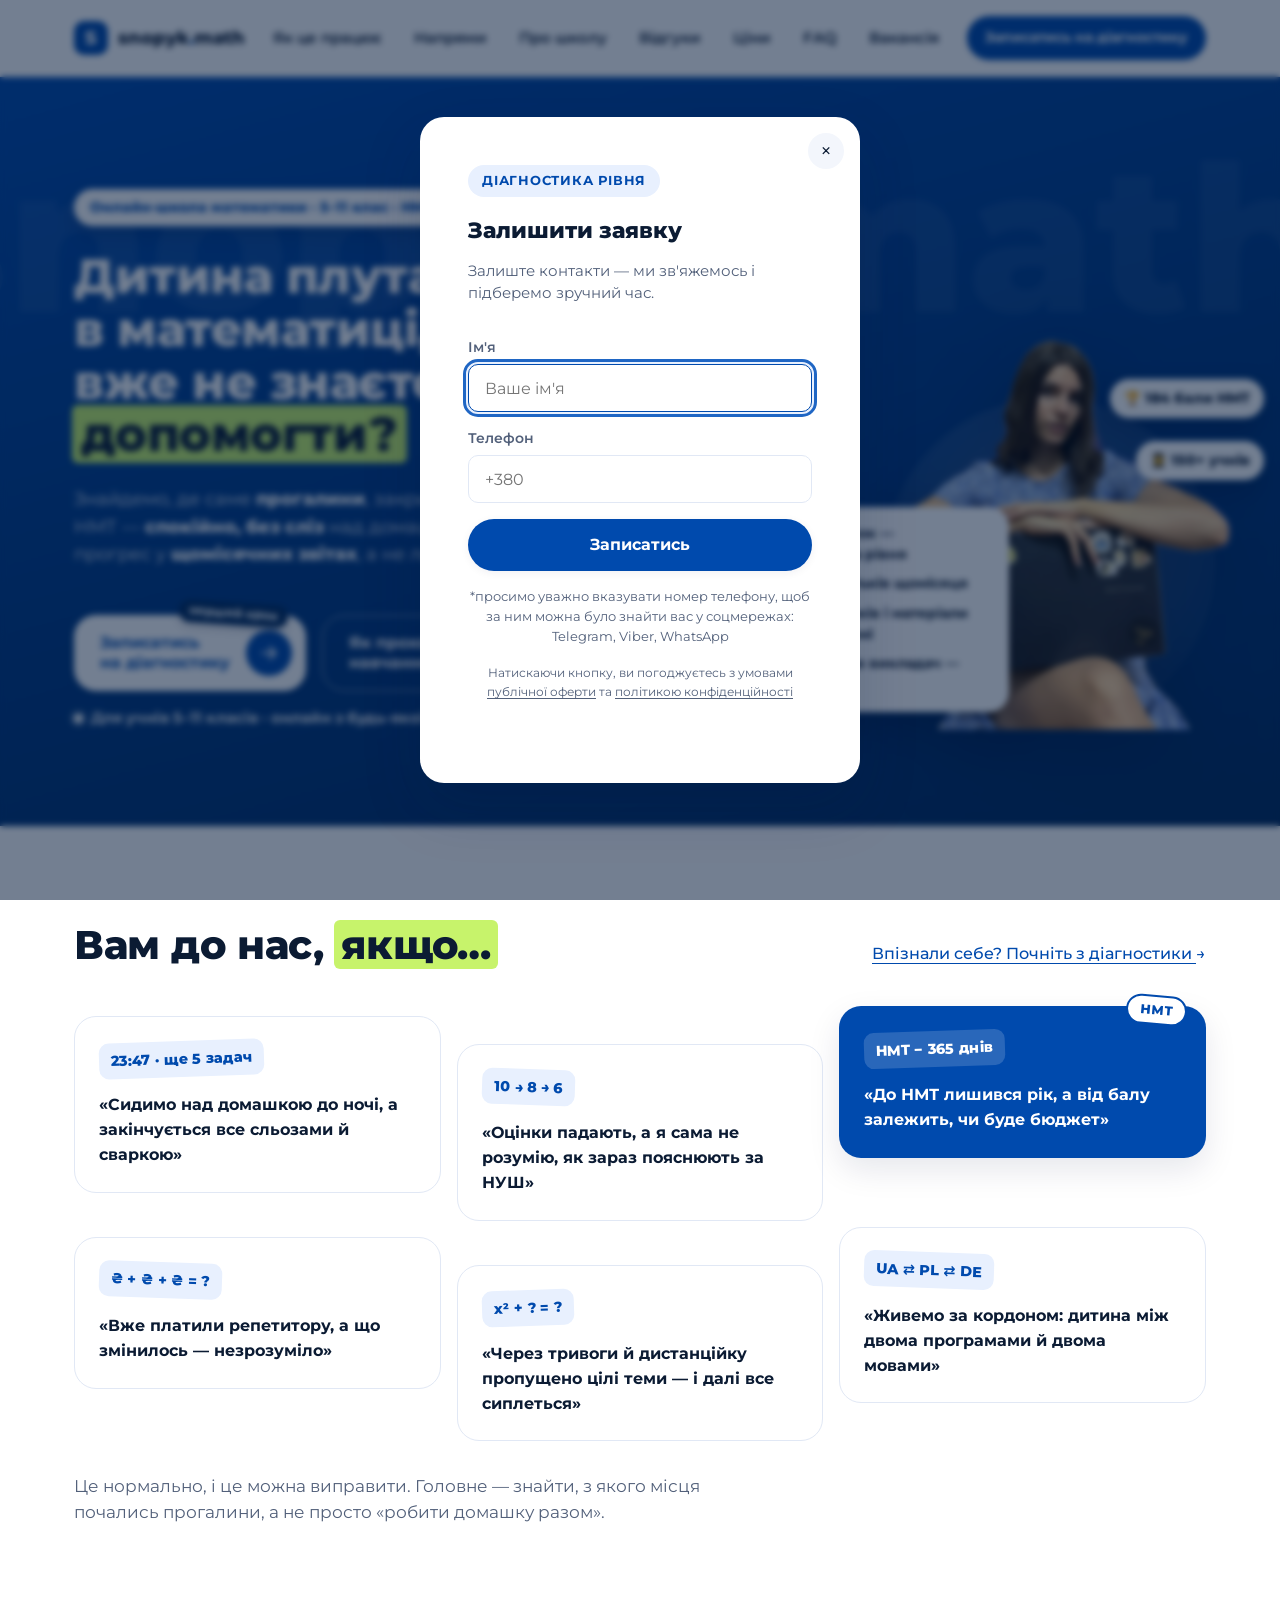
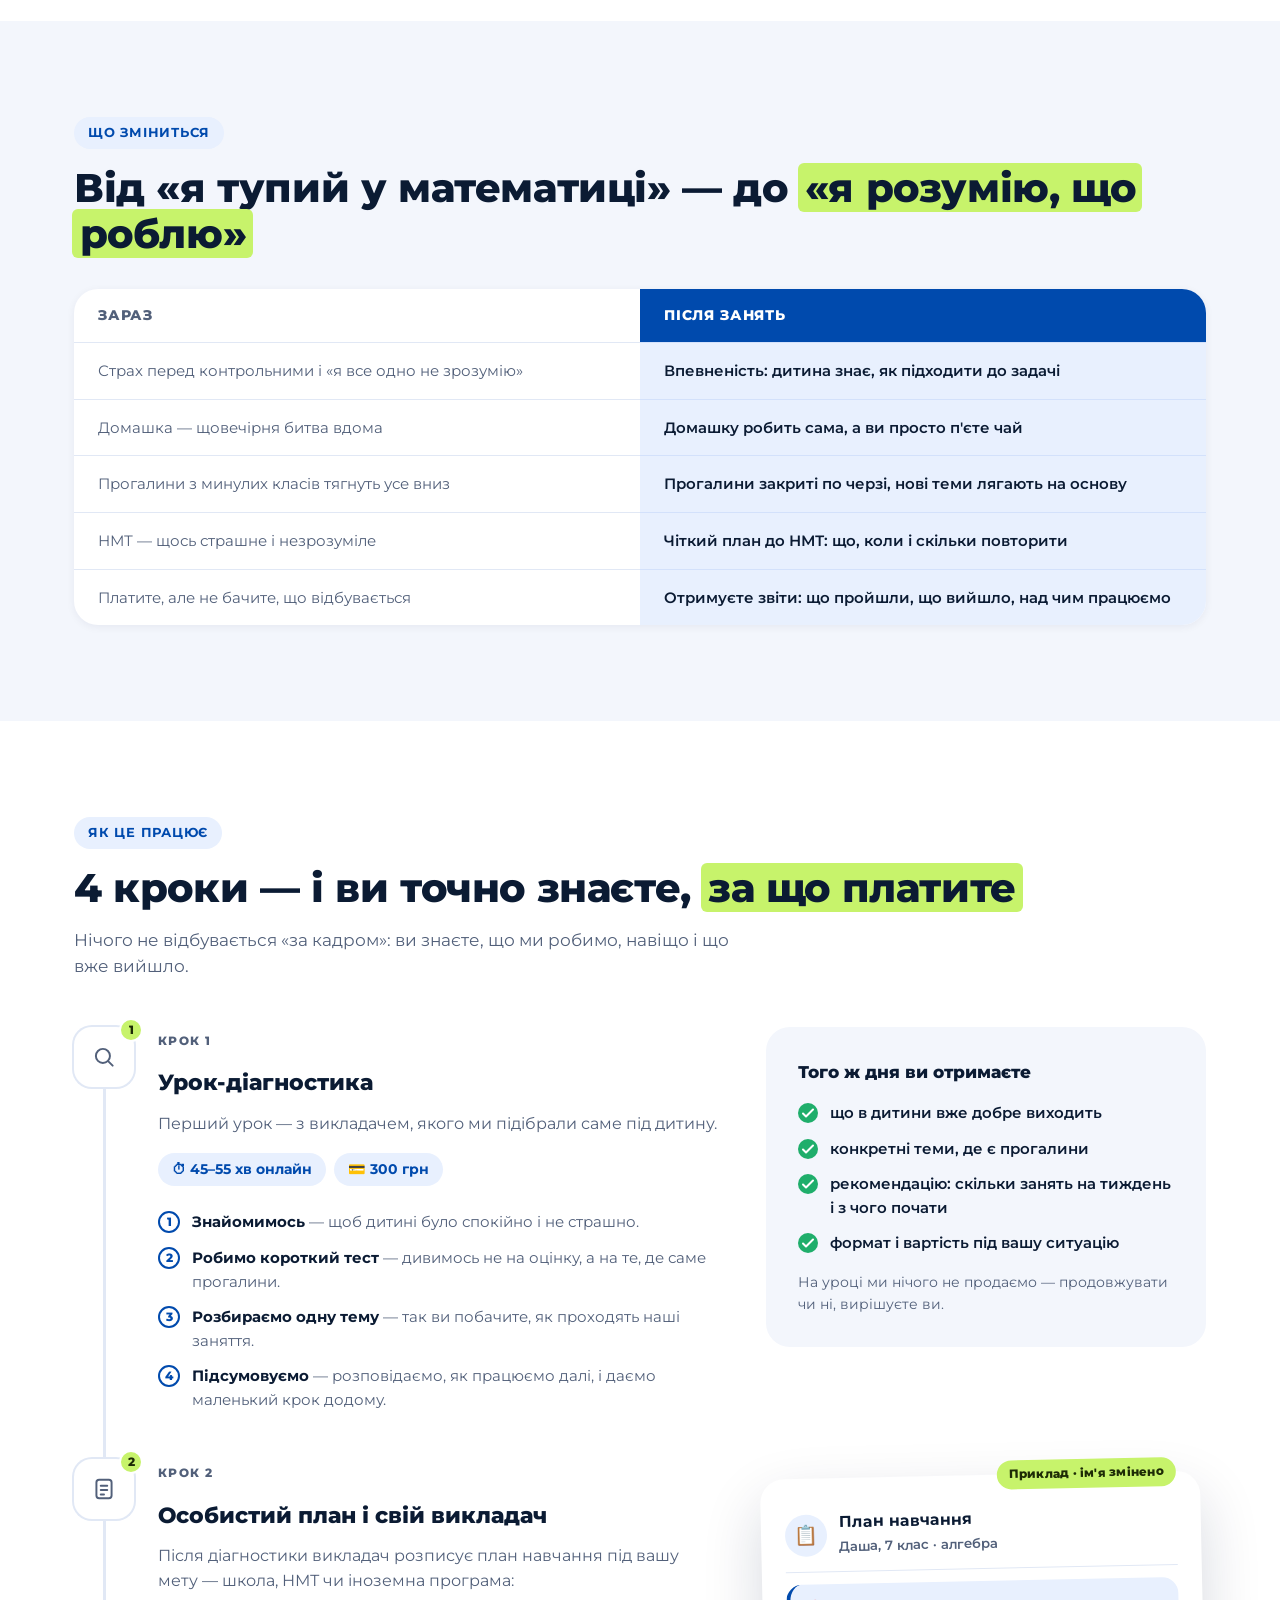
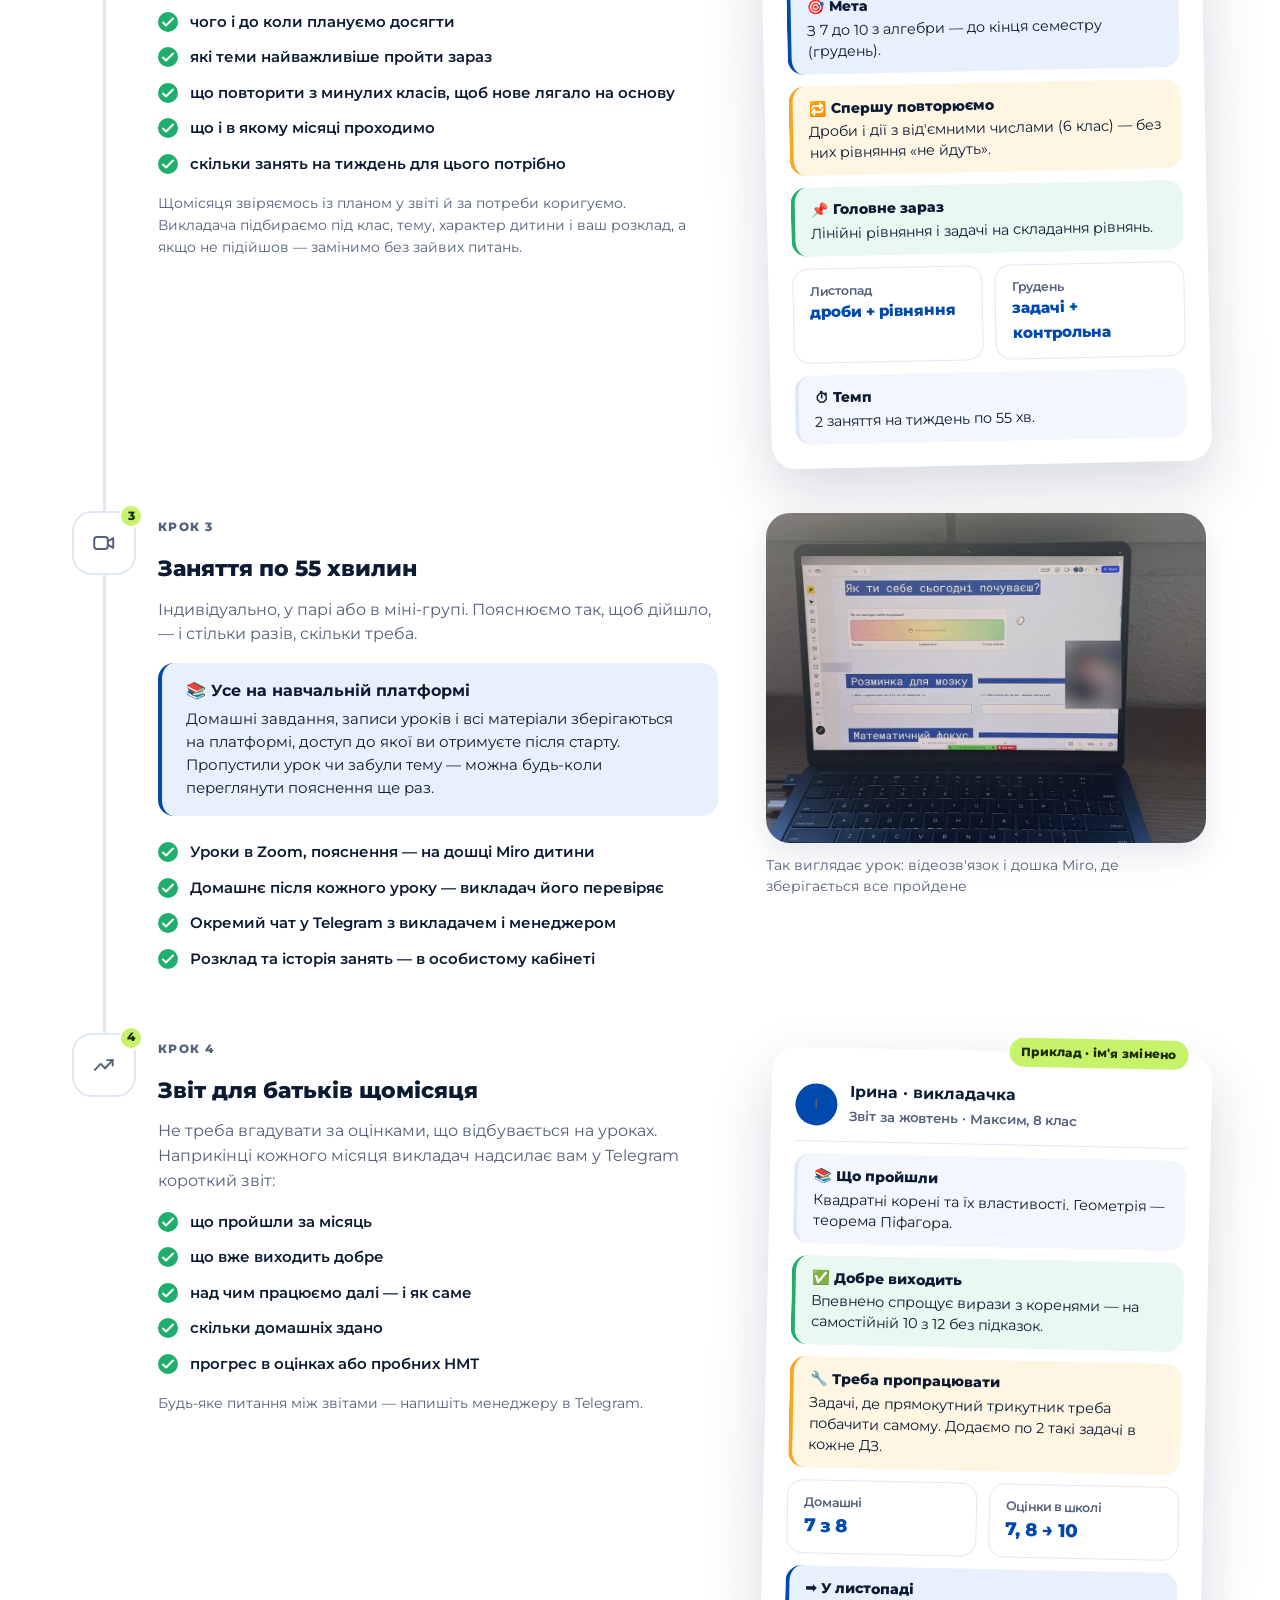
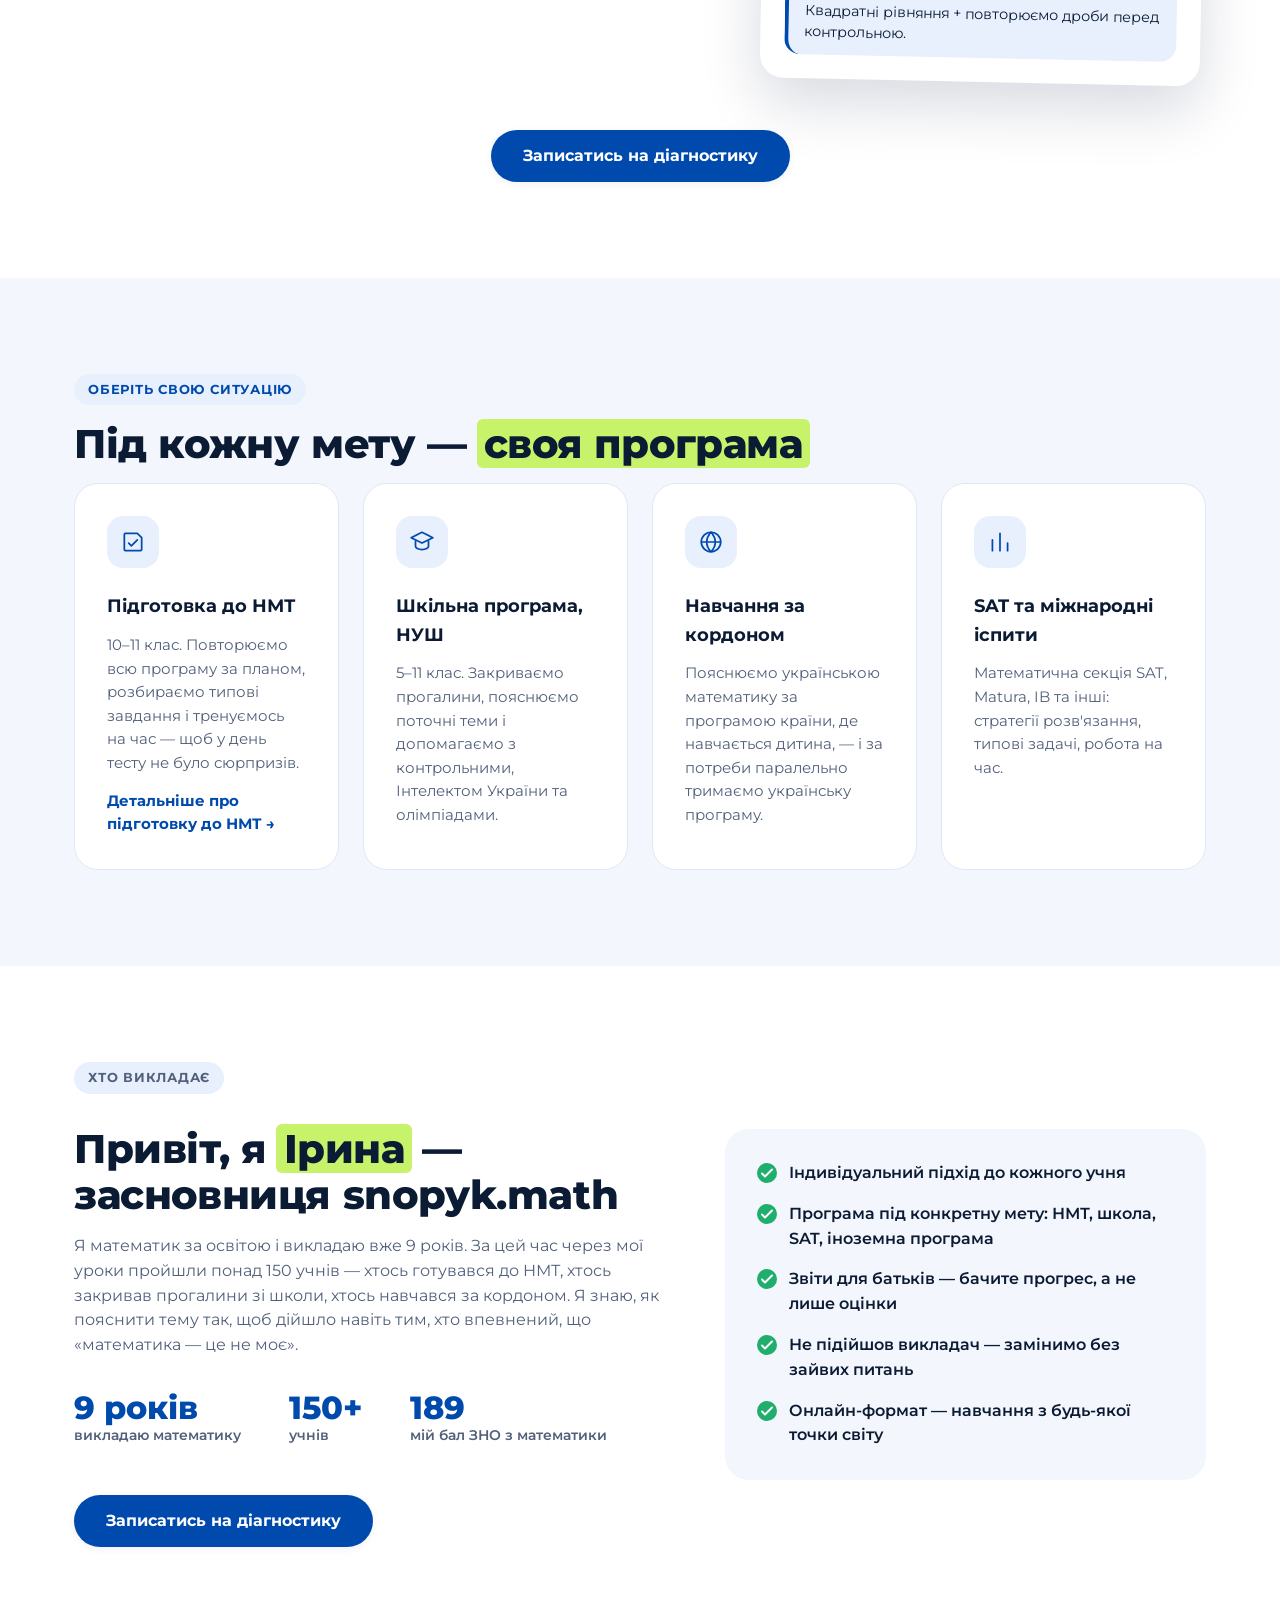
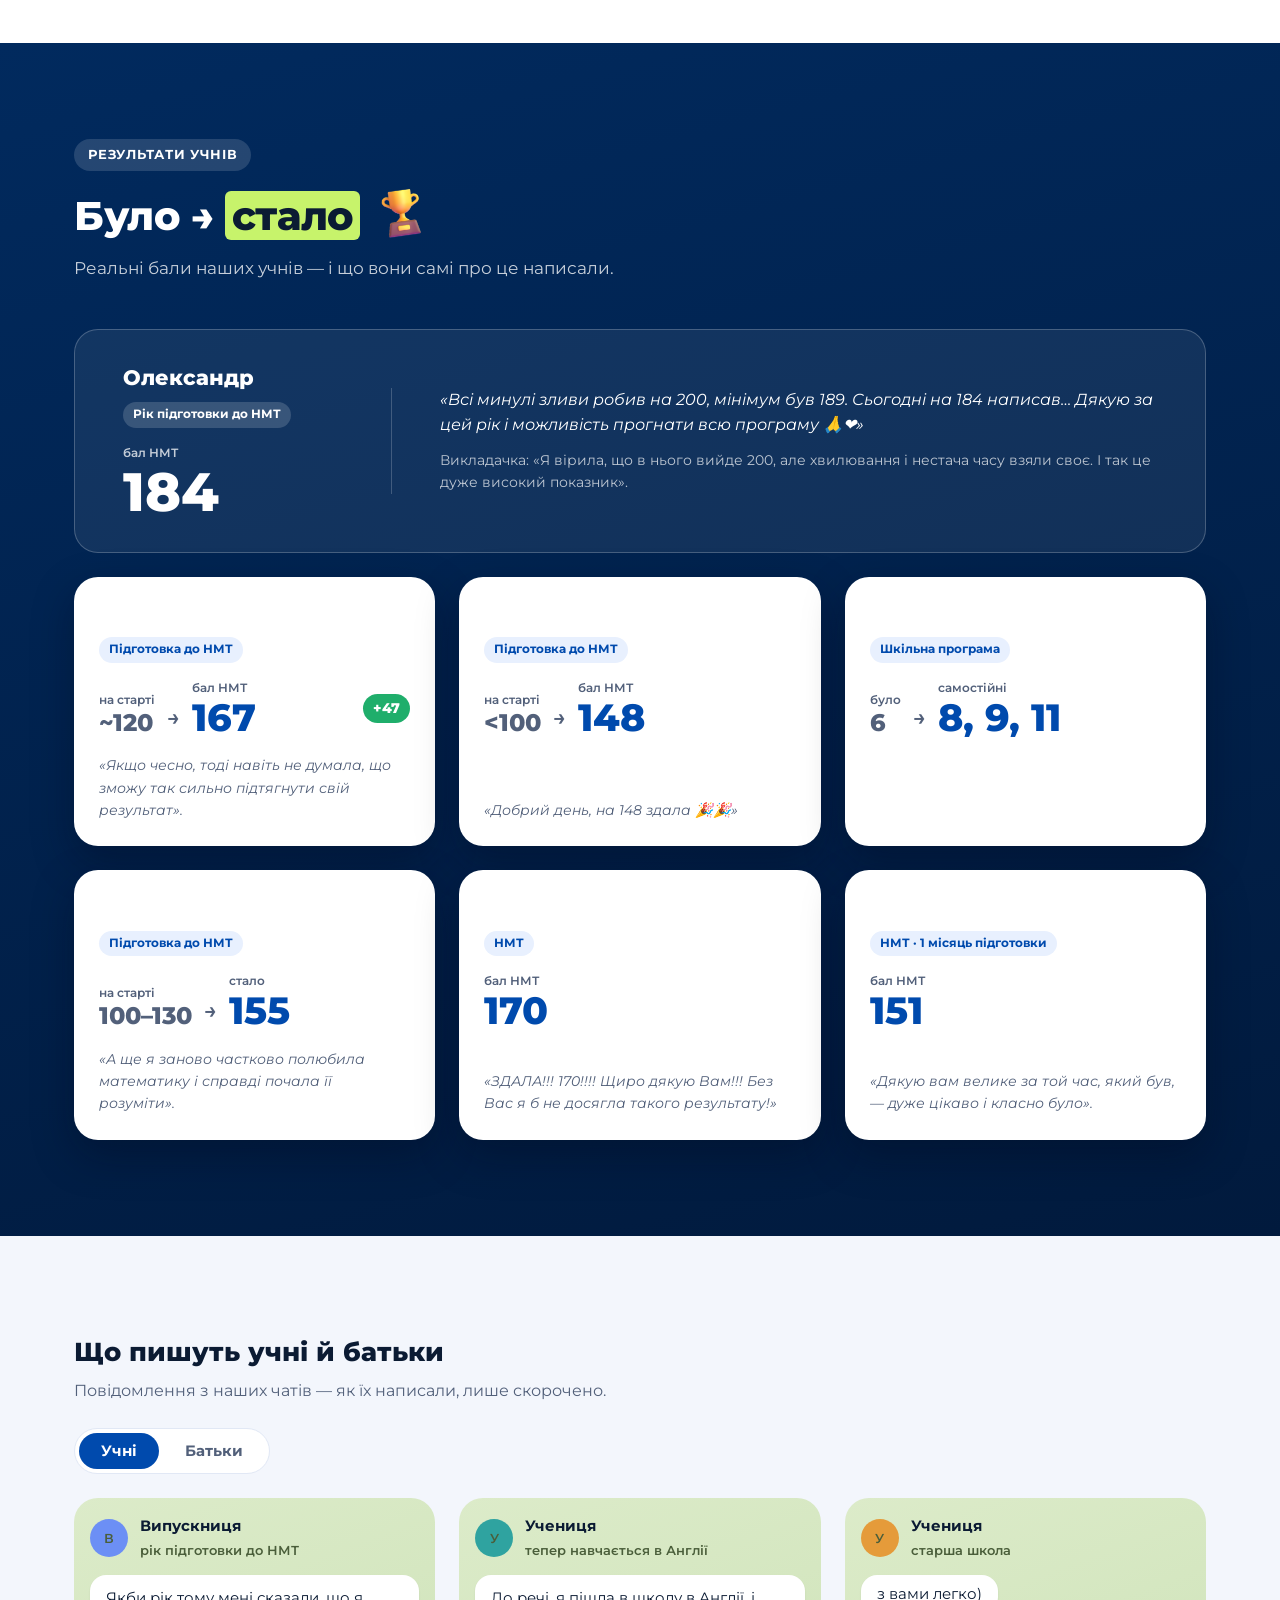
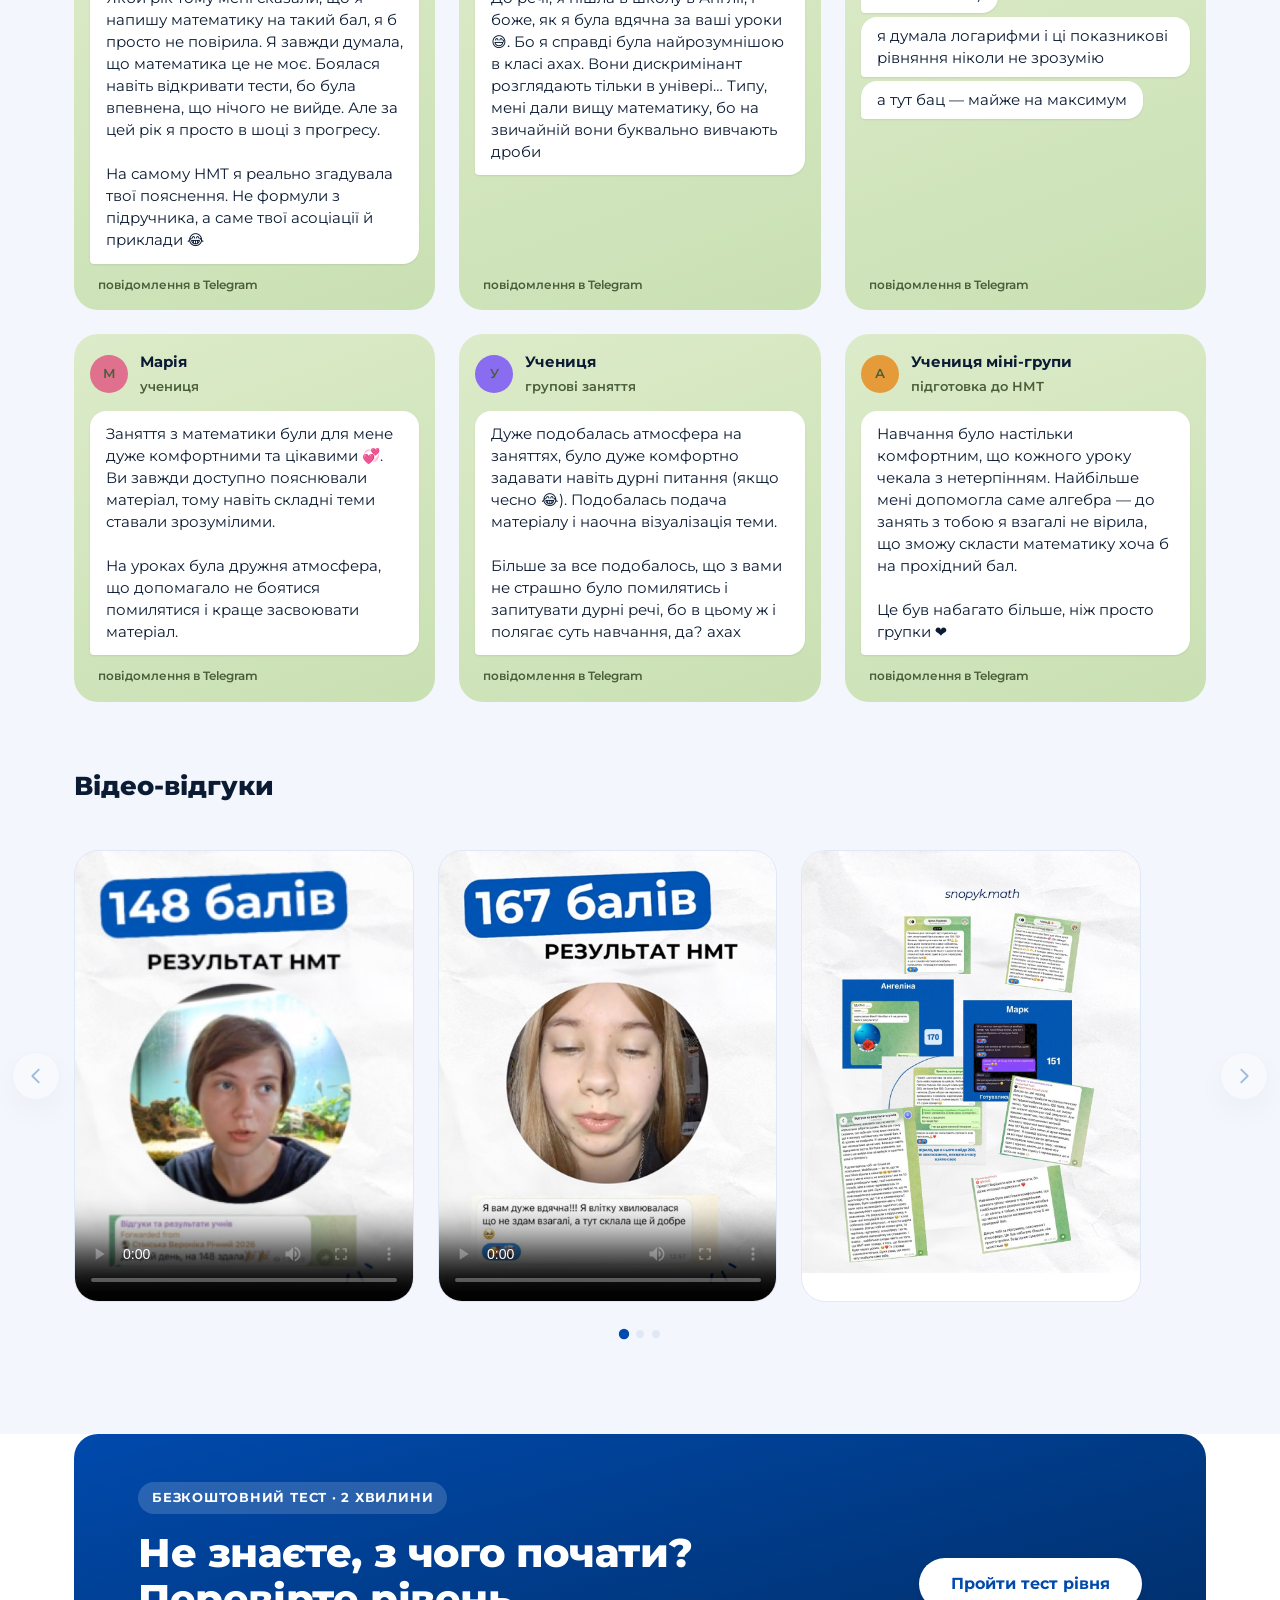
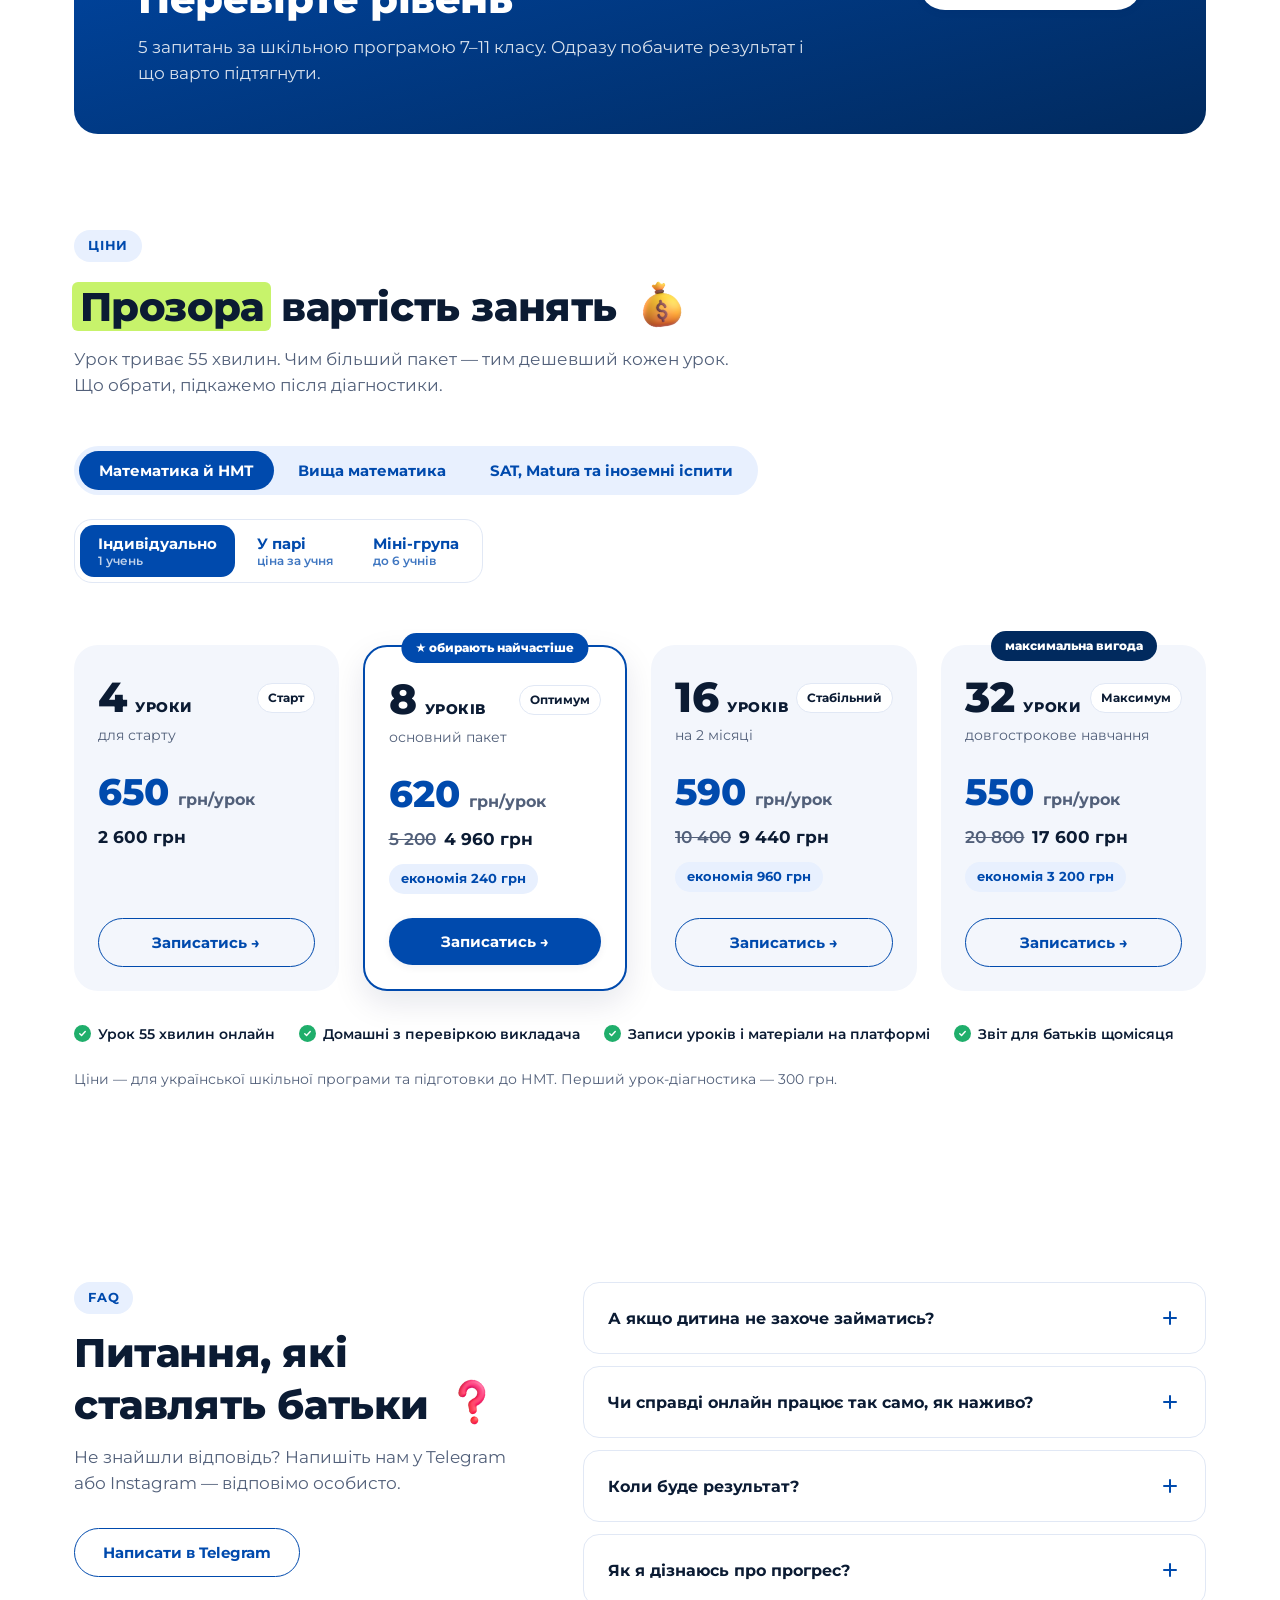
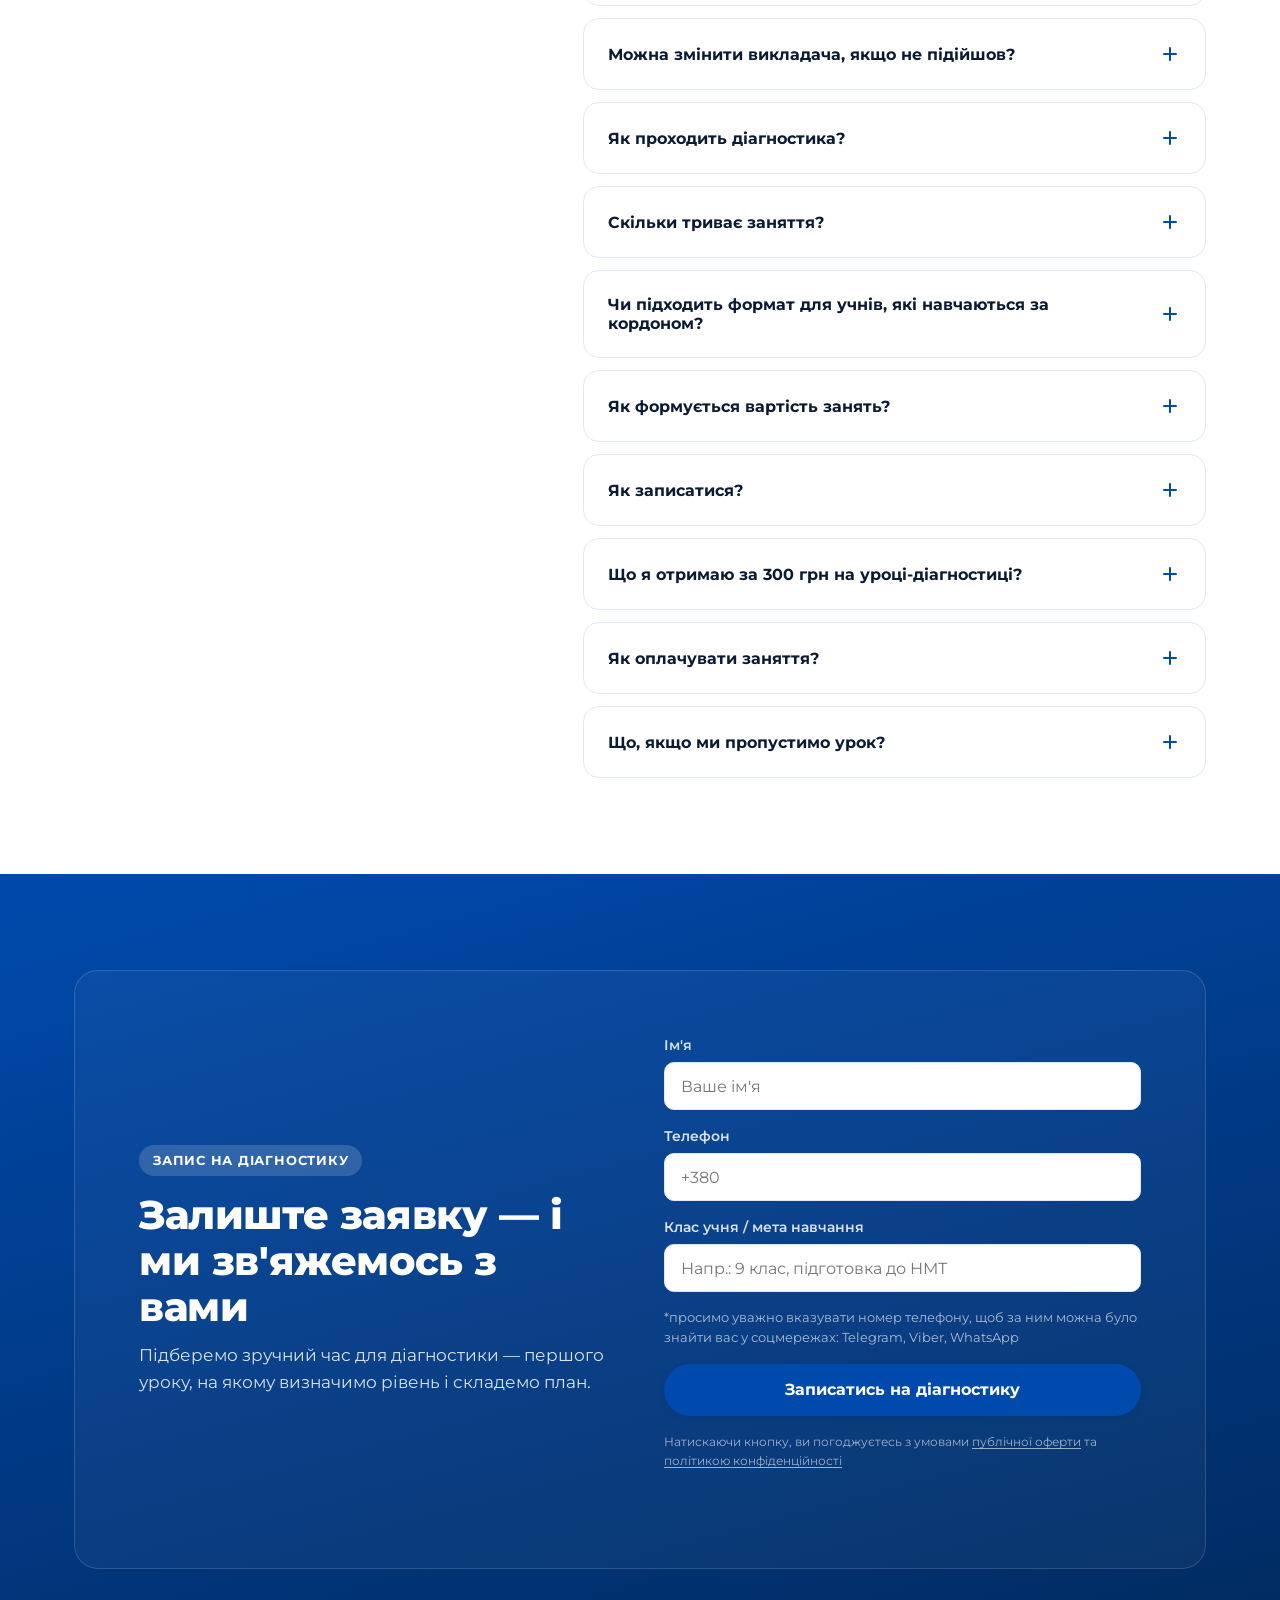
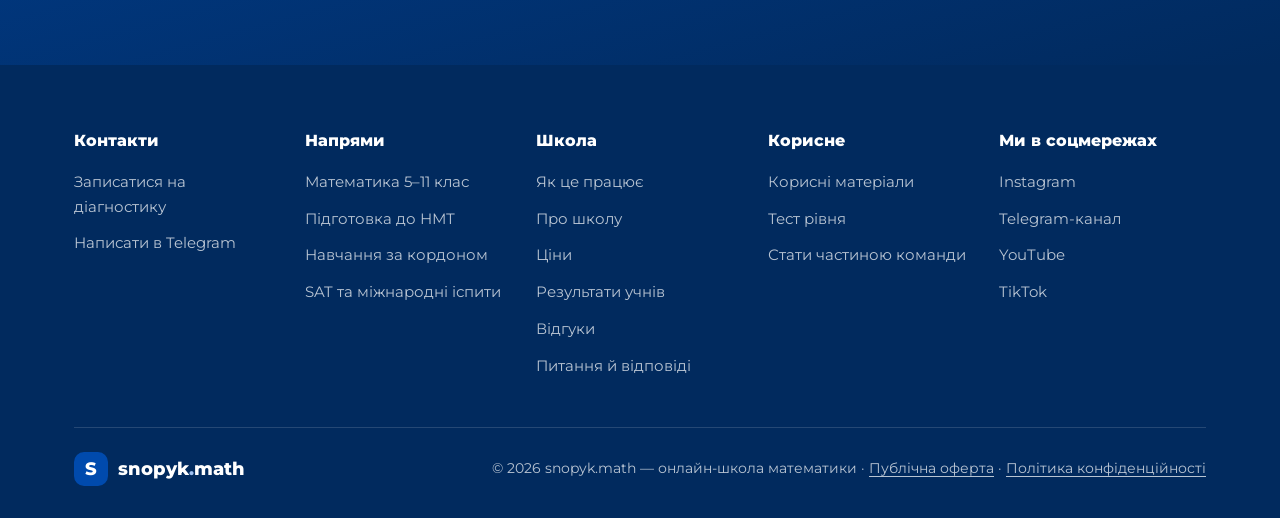
==== commit 44b0f55c: "NMT format article, article covers, FAQ and phone UX fixes - New article /statti/nmt-z-matematyky-fo" ====
--- a/index.html
+++ b/index.html
@@ -62,6 +62,30 @@
   "@context": "https://schema.org",
   "@type": "FAQPage",
   "mainEntity": [
+    {
+      "@type": "Question",
+      "name": "Що я отримаю за 300 грн на уроці-діагностиці?",
+      "acceptedAnswer": {
+        "@type": "Answer",
+        "text": "45–55 хвилин уроку з викладачем, якого ми підібрали під дитину: знайомство, короткий тест, розбір однієї теми. Того ж дня ви отримаєте висновки — що вже виходить добре, де прогалини, скільки занять на тиждень потрібно і з чого почати. Продовжувати чи ні — вирішуєте ви."
+      }
+    },
+    {
+      "@type": "Question",
+      "name": "Як оплачувати заняття?",
+      "acceptedAnswer": {
+        "@type": "Answer",
+        "text": "Оплата — наперед, до початку занять: за обраний пакет уроків, а для міні-групи — за місяць до 3 числа. Оплачуєте на рахунок ФОП, реквізити надішле менеджер. Повні умови — у публічній оферті."
+      }
+    },
+    {
+      "@type": "Question",
+      "name": "Що, якщо ми пропустимо урок?",
+      "acceptedAnswer": {
+        "@type": "Answer",
+        "text": "Перенести чи скасувати урок без оплати можна не пізніше ніж за 6 годин (уроки до 12:00 — до 21:00 напередодні), безкоштовно до 2 разів на місяць. Якщо учень не підключився протягом 15 хвилин без попередження, урок вважається проведеним. Пропущене групове заняття не переноситься — ми надсилаємо запис."
+      }
+    },
     {
       "@type": "Question",
       "name": "А якщо дитина не захоче займатись?",
@@ -148,7 +172,7 @@
 <link rel="preconnect" href="https://fonts.googleapis.com">
 <link rel="preconnect" href="https://fonts.gstatic.com" crossorigin>
 <link href="https://fonts.googleapis.com/css2?family=Montserrat:ital,wght@0,400;0,500;0,600;0,700;0,800;1,500&display=swap" rel="stylesheet">
-<link rel="stylesheet" href="css/style.css?v=20261109g">
+<link rel="stylesheet" href="css/style.css?v=20261109h">
 </head>
 <body>
 
@@ -285,7 +309,7 @@
   <section class="section section-alt" id="change">
     <div class="container">
       <p class="section-eyebrow">Що зміниться</p>
-      <h2 class="section-title">Від «я тупий у математиці» — до <span class="hl">«я розумію, що роблю»</span> <img class="sticker" src="assets/stickers/chart_increasing.png" alt="" aria-hidden="true" width="90" height="90" loading="lazy"></h2>
+      <h2 class="section-title">Від «я тупий у математиці» — до <span class="hl">«я розумію, що роблю»</span></h2>
 
       <div class="change-table" role="table" aria-label="Що змінюється після занять">
         <div class="change-head" role="row">
@@ -320,7 +344,7 @@
   <section class="section" id="how">
     <div class="container">
       <p class="section-eyebrow">Як це працює</p>
-      <h2 class="section-title">4 кроки — і ви точно знаєте, <span class="hl">за що платите</span> <img class="sticker" src="assets/stickers/memo.png" alt="" aria-hidden="true" width="90" height="90" loading="lazy"></h2>
+      <h2 class="section-title">4 кроки — і ви точно знаєте, <span class="hl">за що платите</span></h2>
       <p class="section-lead">Нічого не відбувається «за кадром»: ви знаєте, що ми робимо, навіщо і що вже вийшло.</p>
 
       <ol class="how-flow">
@@ -507,7 +531,7 @@
   <section class="section section-alt" id="audience">
     <div class="container">
       <p class="section-eyebrow">Оберіть свою ситуацію</p>
-      <h2 class="section-title">Під кожну мету — <span class="hl">своя програма</span> <img class="sticker" src="assets/stickers/rocket.png" alt="" aria-hidden="true" width="90" height="90" loading="lazy"></h2>
+      <h2 class="section-title">Під кожну мету — <span class="hl">своя програма</span></h2>
 
       <div class="cards-grid situation-grid m-swipe">
         <article class="audience-card">
@@ -551,7 +575,7 @@
     <div class="container about-grid">
       <div class="about-copy">
         <p class="section-eyebrow">Хто викладає</p>
-        <h2 class="section-title">Привіт, я <span class="hl">Ірина</span> — засновниця snopyk.math <img class="sticker" src="assets/stickers/graduation_cap.png" alt="" aria-hidden="true" width="90" height="90" loading="lazy"></h2>
+        <h2 class="section-title">Привіт, я <span class="hl">Ірина</span> — засновниця snopyk.math</h2>
         <p>
           Я математик за освітою і викладаю вже 9 років. За цей час через мої уроки
           пройшли понад 150 учнів — хтось готувався до НМТ, хтось закривав прогалини
@@ -675,7 +699,7 @@
   <!-- ===== TESTIMONIALS ===== -->
   <section class="section section-alt" id="testimonials">
     <div class="container">
-      <h3 class="subsection-title subsection-first" id="reviews">Що пишуть учні й батьки <img class="sticker" src="assets/stickers/speech_balloon.png" alt="" aria-hidden="true" width="90" height="90" loading="lazy"></h3>
+      <h3 class="subsection-title subsection-first" id="reviews">Що пишуть учні й батьки</h3>
       <p class="subsection-lead">Повідомлення з наших чатів — як їх написали, лише скорочено.</p>
 
       <div class="review-tabs" role="tablist" aria-label="Чиї відгуки показати">
@@ -1082,6 +1106,33 @@
           </button>
           <div class="faq-answer">
             <p>Залиште заявку на сайті або напишіть нам у Telegram чи Instagram — ми зв'яжемось, щоб узгодити зручний час діагностики.</p>
+          </div>
+        </div>
+        <div class="faq-item">
+          <button class="faq-question" aria-expanded="false">
+            <span>Що я отримаю за 300 грн на уроці-діагностиці?</span>
+            <span class="faq-icon" aria-hidden="true"></span>
+          </button>
+          <div class="faq-answer">
+            <p>45–55 хвилин уроку з викладачем, якого ми підібрали під дитину: знайомство, короткий тест, розбір однієї теми. Того ж дня ви отримаєте висновки — що вже виходить добре, де прогалини, скільки занять на тиждень потрібно і з чого почати. Продовжувати чи ні — вирішуєте ви.</p>
+          </div>
+        </div>
+        <div class="faq-item">
+          <button class="faq-question" aria-expanded="false">
+            <span>Як оплачувати заняття?</span>
+            <span class="faq-icon" aria-hidden="true"></span>
+          </button>
+          <div class="faq-answer">
+            <p>Оплата — наперед, до початку занять: за обраний пакет уроків, а для міні-групи — за місяць до 3 числа. Оплачуєте на рахунок ФОП, реквізити надішле менеджер. Повні умови — у публічній оферті.</p>
+          </div>
+        </div>
+        <div class="faq-item">
+          <button class="faq-question" aria-expanded="false">
+            <span>Що, якщо ми пропустимо урок?</span>
+            <span class="faq-icon" aria-hidden="true"></span>
+          </button>
+          <div class="faq-answer">
+            <p>Перенести чи скасувати урок без оплати можна не пізніше ніж за 6 годин (уроки до 12:00 — до 21:00 напередодні), безкоштовно до 2 разів на місяць. Якщо учень не підключився протягом 15 хвилин без попередження, урок вважається проведеним. Пропущене групове заняття не переноситься — ми надсилаємо запис.</p>
           </div>
         </div>
       </div>
@@ -1223,6 +1274,6 @@
   </div>
 </div>
 
-<script src="js/main.js?v=20261109a"></script>
+<script src="js/main.js?v=20261109b"></script>
 </body>
 </html>
--- a/css/style.css
+++ b/css/style.css
@@ -1911,3 +1911,17 @@
   #pains .pain-card:nth-child(3n+2) { margin-top: 28px; }
   #pains .pain-card:nth-child(3n) { margin-top: -10px; }
 }
+
+/* ===================== PHONES: swipe position dots ===================== */
+.swipe-dots { display: none; }
+@media (max-width: 759px) {
+  .swipe-dots { display: flex; align-items: center; justify-content: center; gap: 6px; margin-top: var(--space-3); }
+  .swipe-dots[hidden] { display: none; }
+  .swipe-dots span { width: 7px; height: 7px; border-radius: 50%; background: var(--color-border); transition: width 200ms var(--ease), background 200ms var(--ease); }
+  .swipe-dots span.is-on { width: 20px; border-radius: 4px; background: var(--color-primary); }
+  .swipe-dots b { margin-left: 8px; font-size: 0.78rem; font-weight: 700; color: var(--color-text-muted); }
+  .section-dark .swipe-dots span { background: rgba(255, 255, 255, 0.3); }
+  .section-dark .swipe-dots span.is-on { background: #fff; }
+  .section-dark .swipe-dots b { color: rgba(255, 255, 255, 0.7); }
+}
+.form-status-tg { font-weight: 800; text-decoration: underline; text-underline-offset: 3px; white-space: nowrap; }
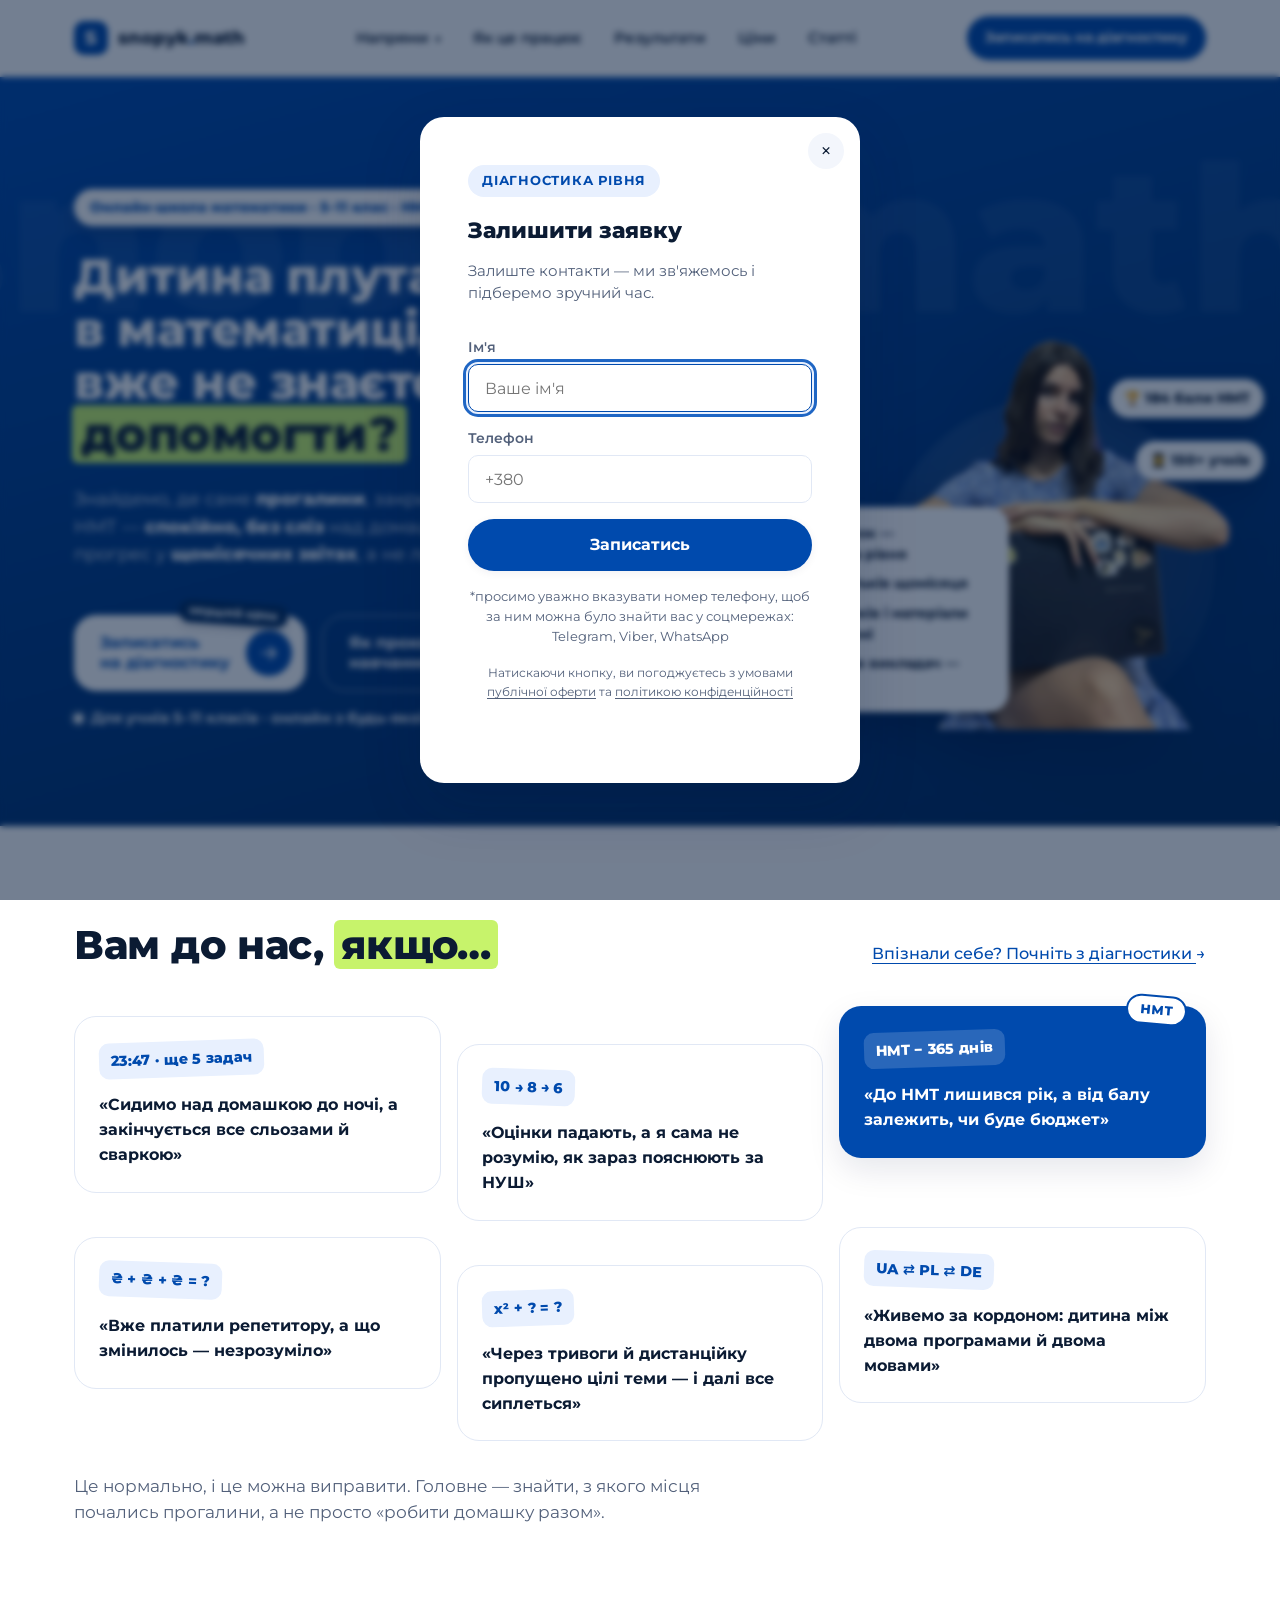
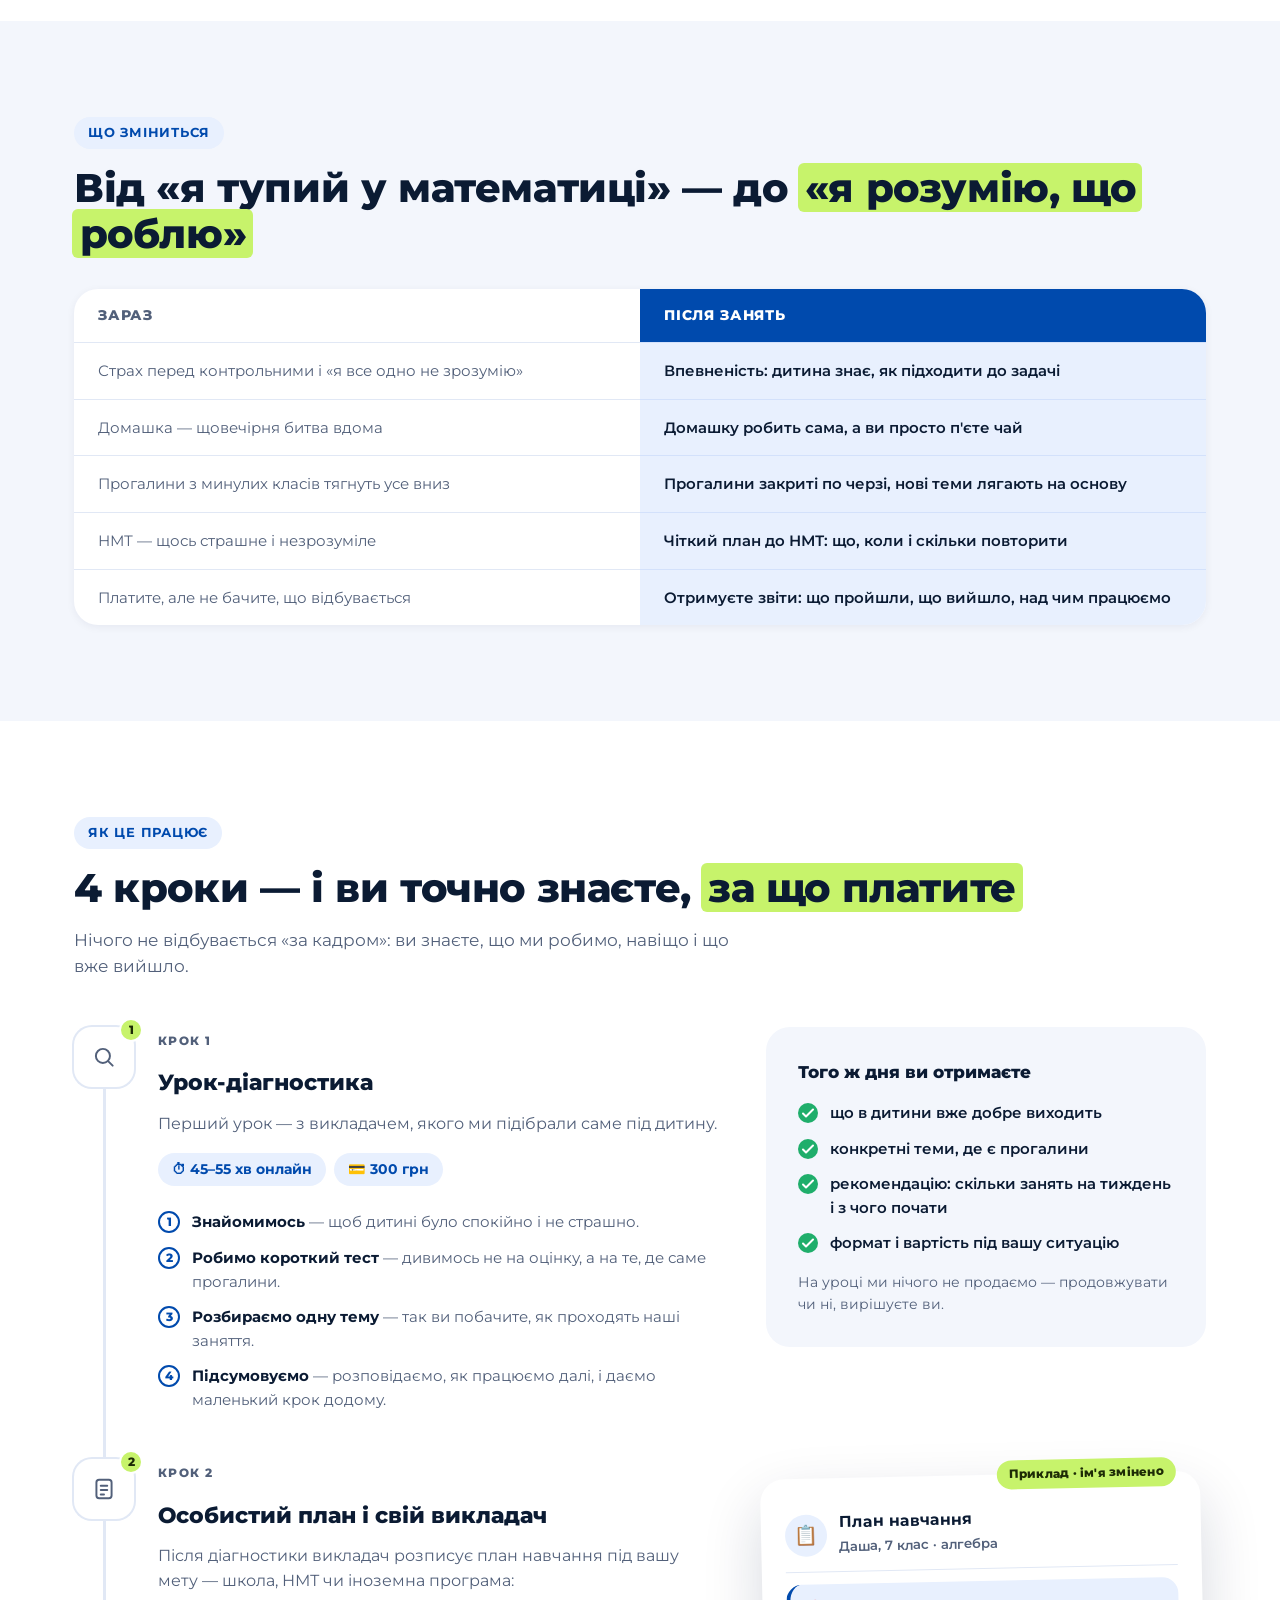
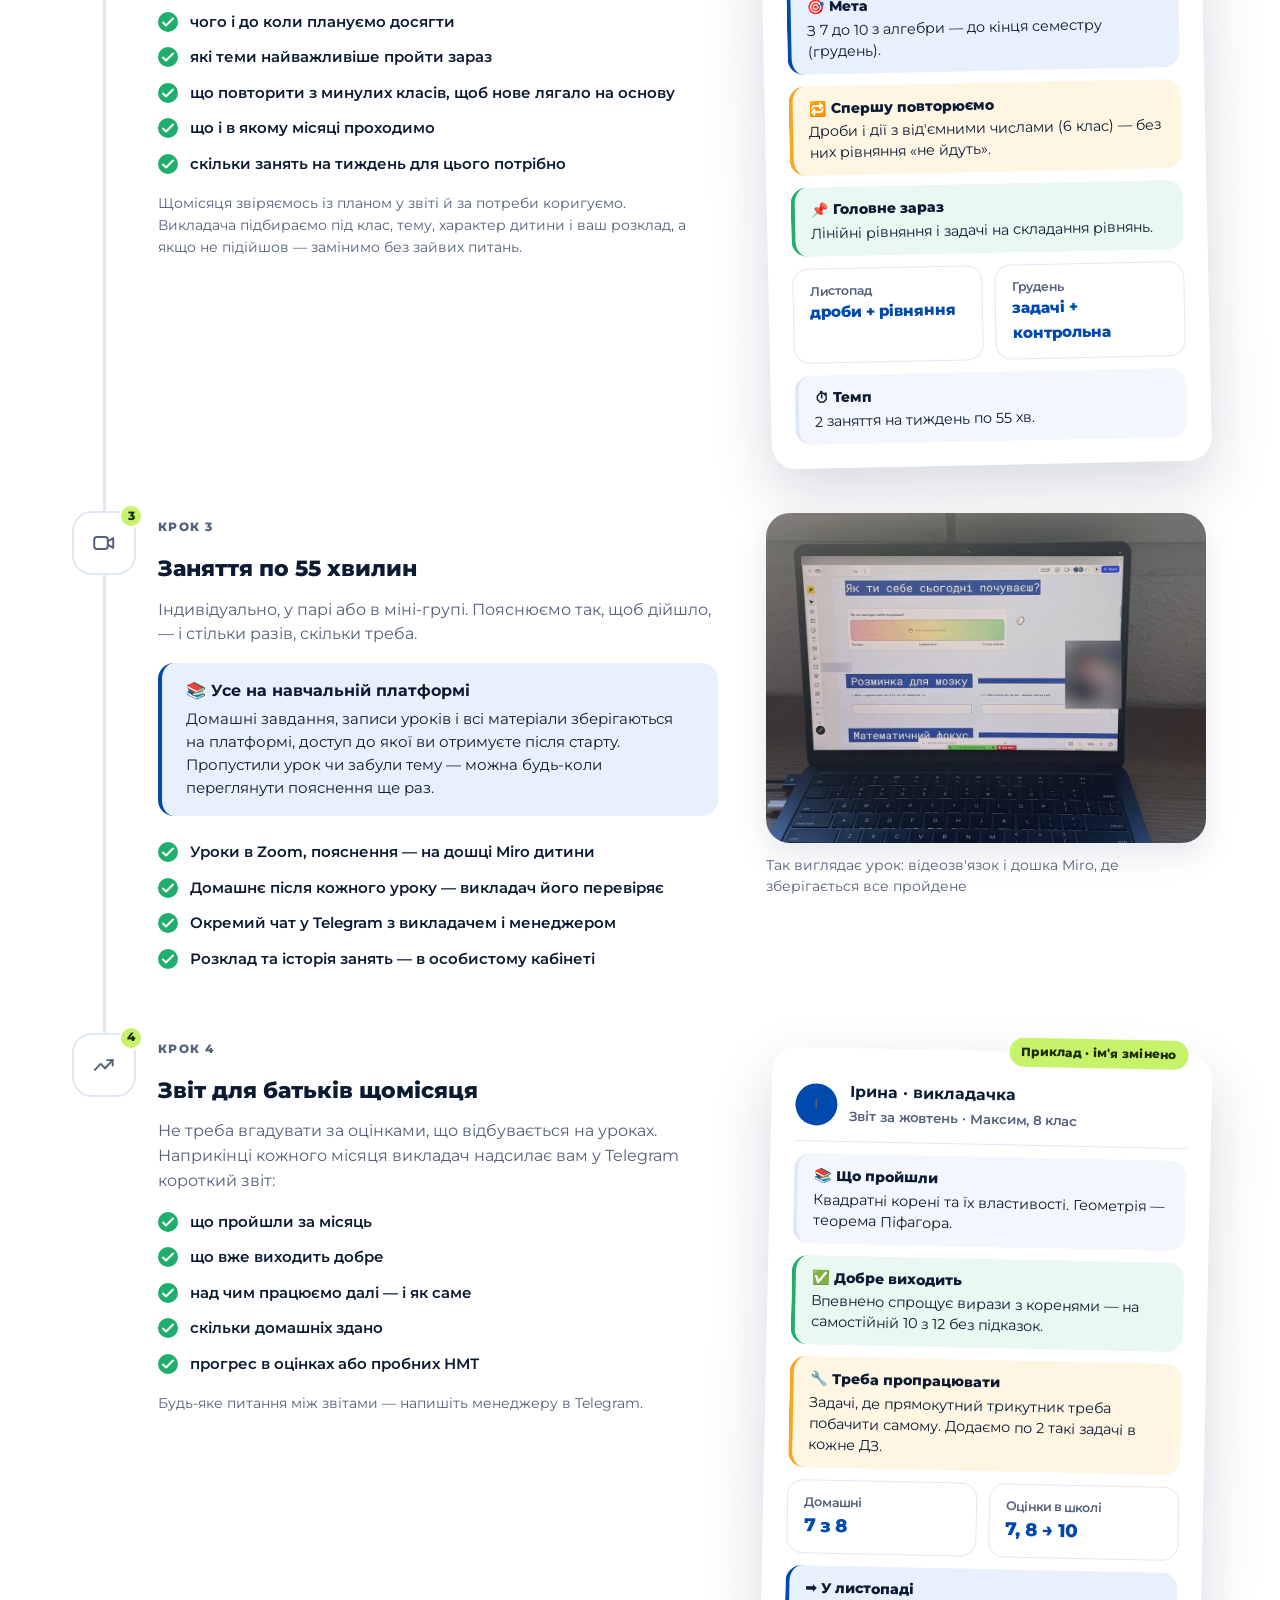
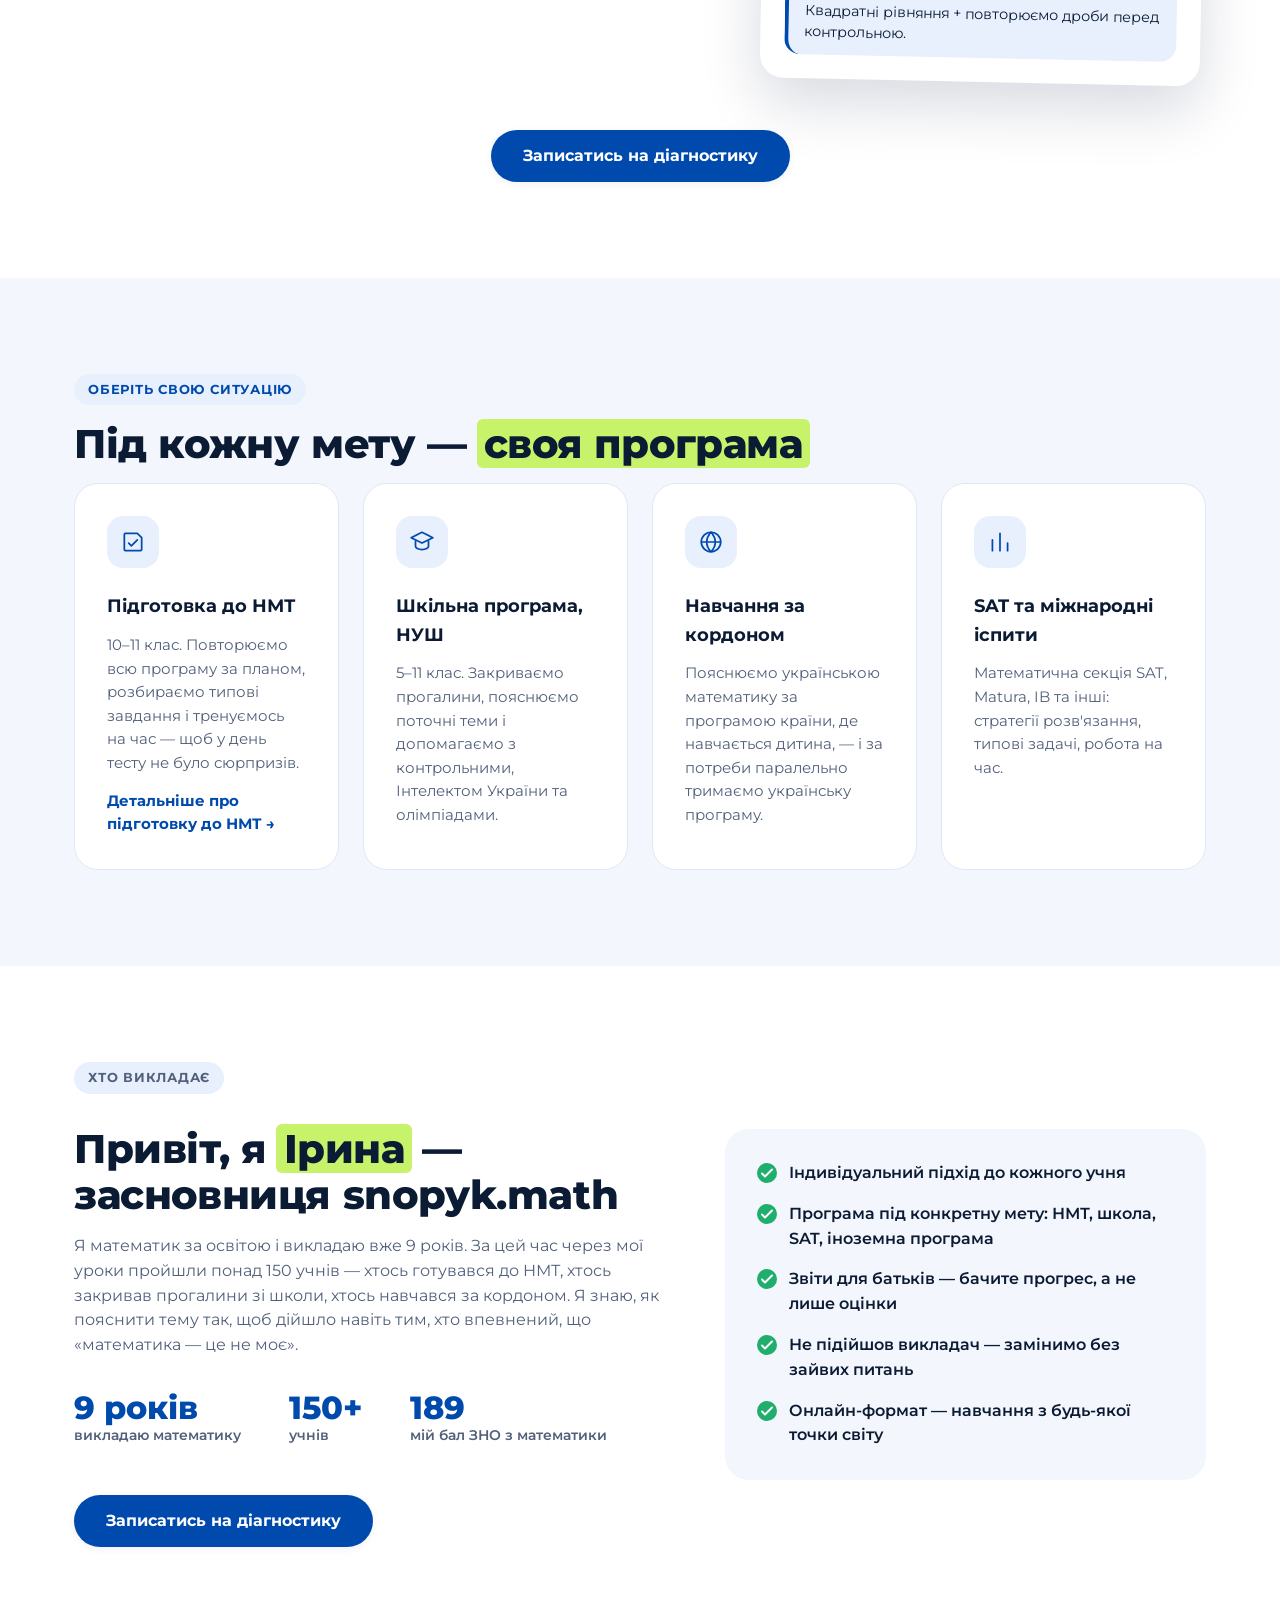
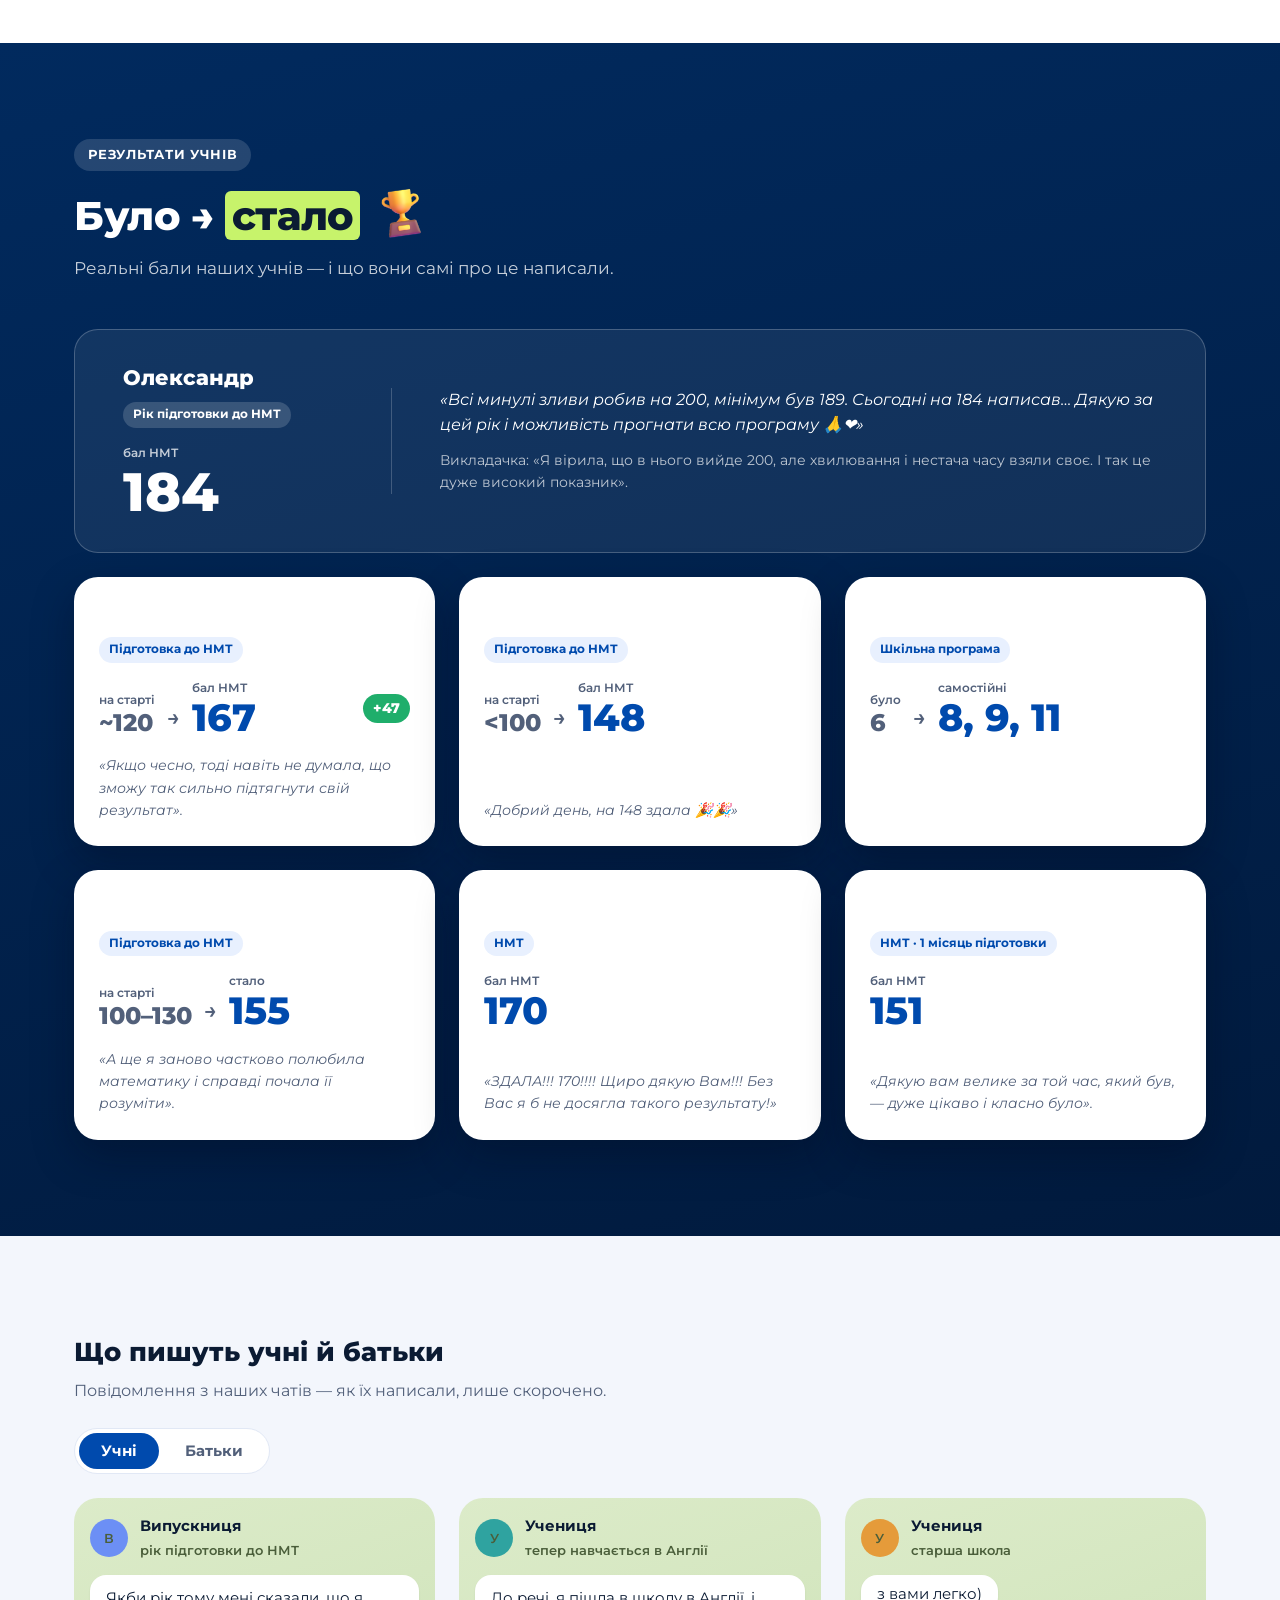
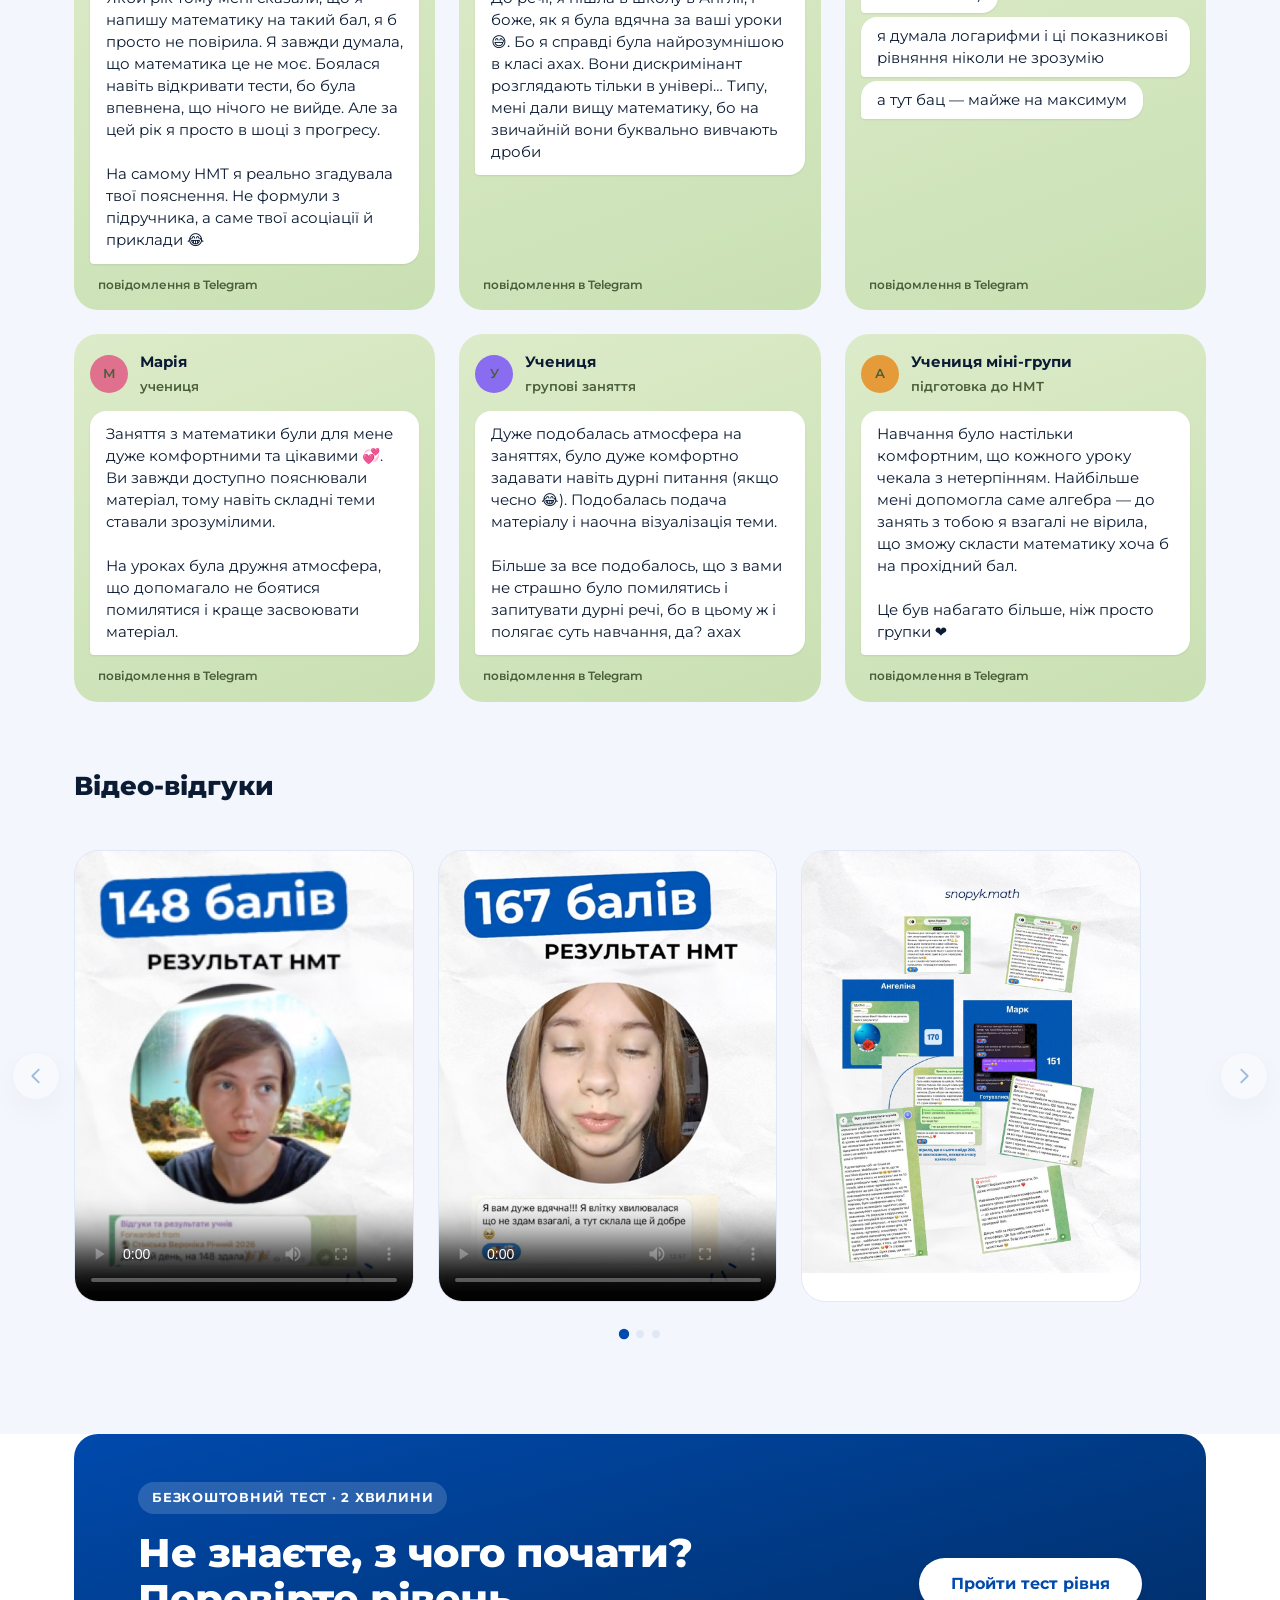
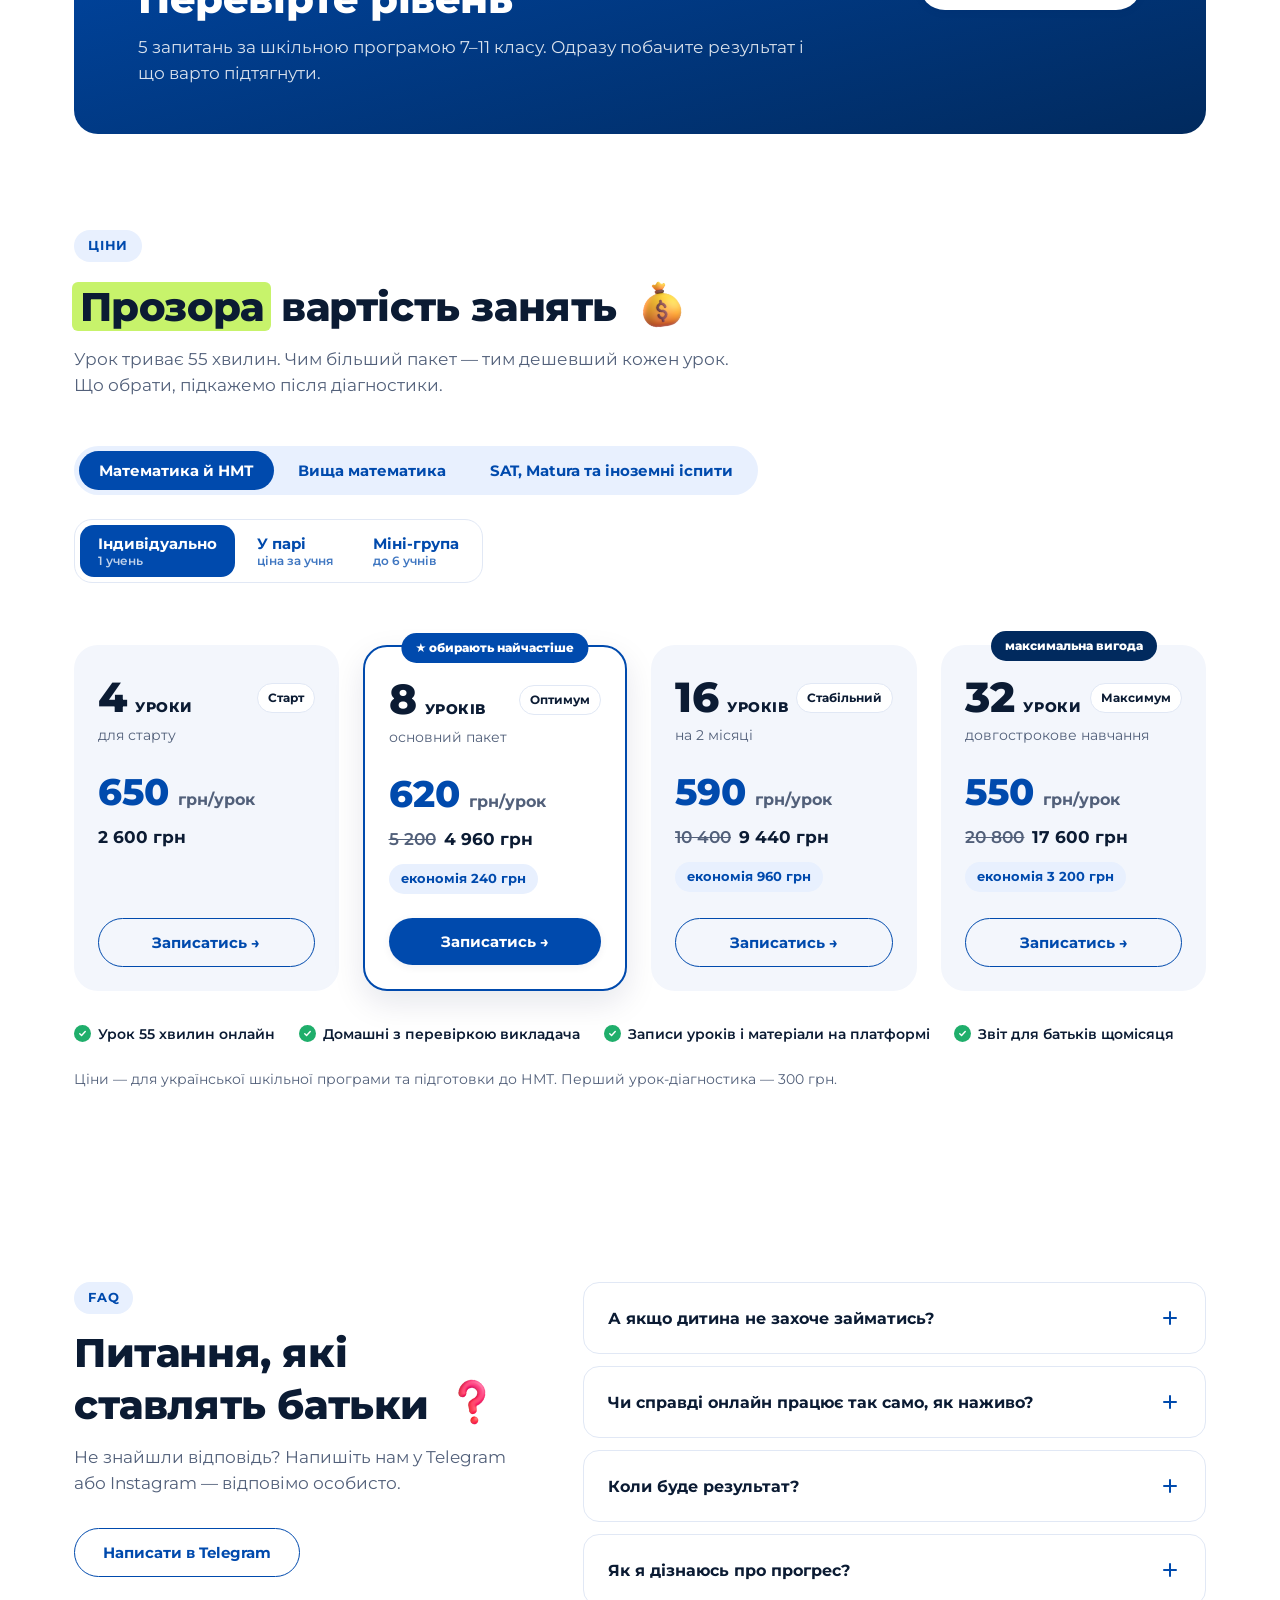
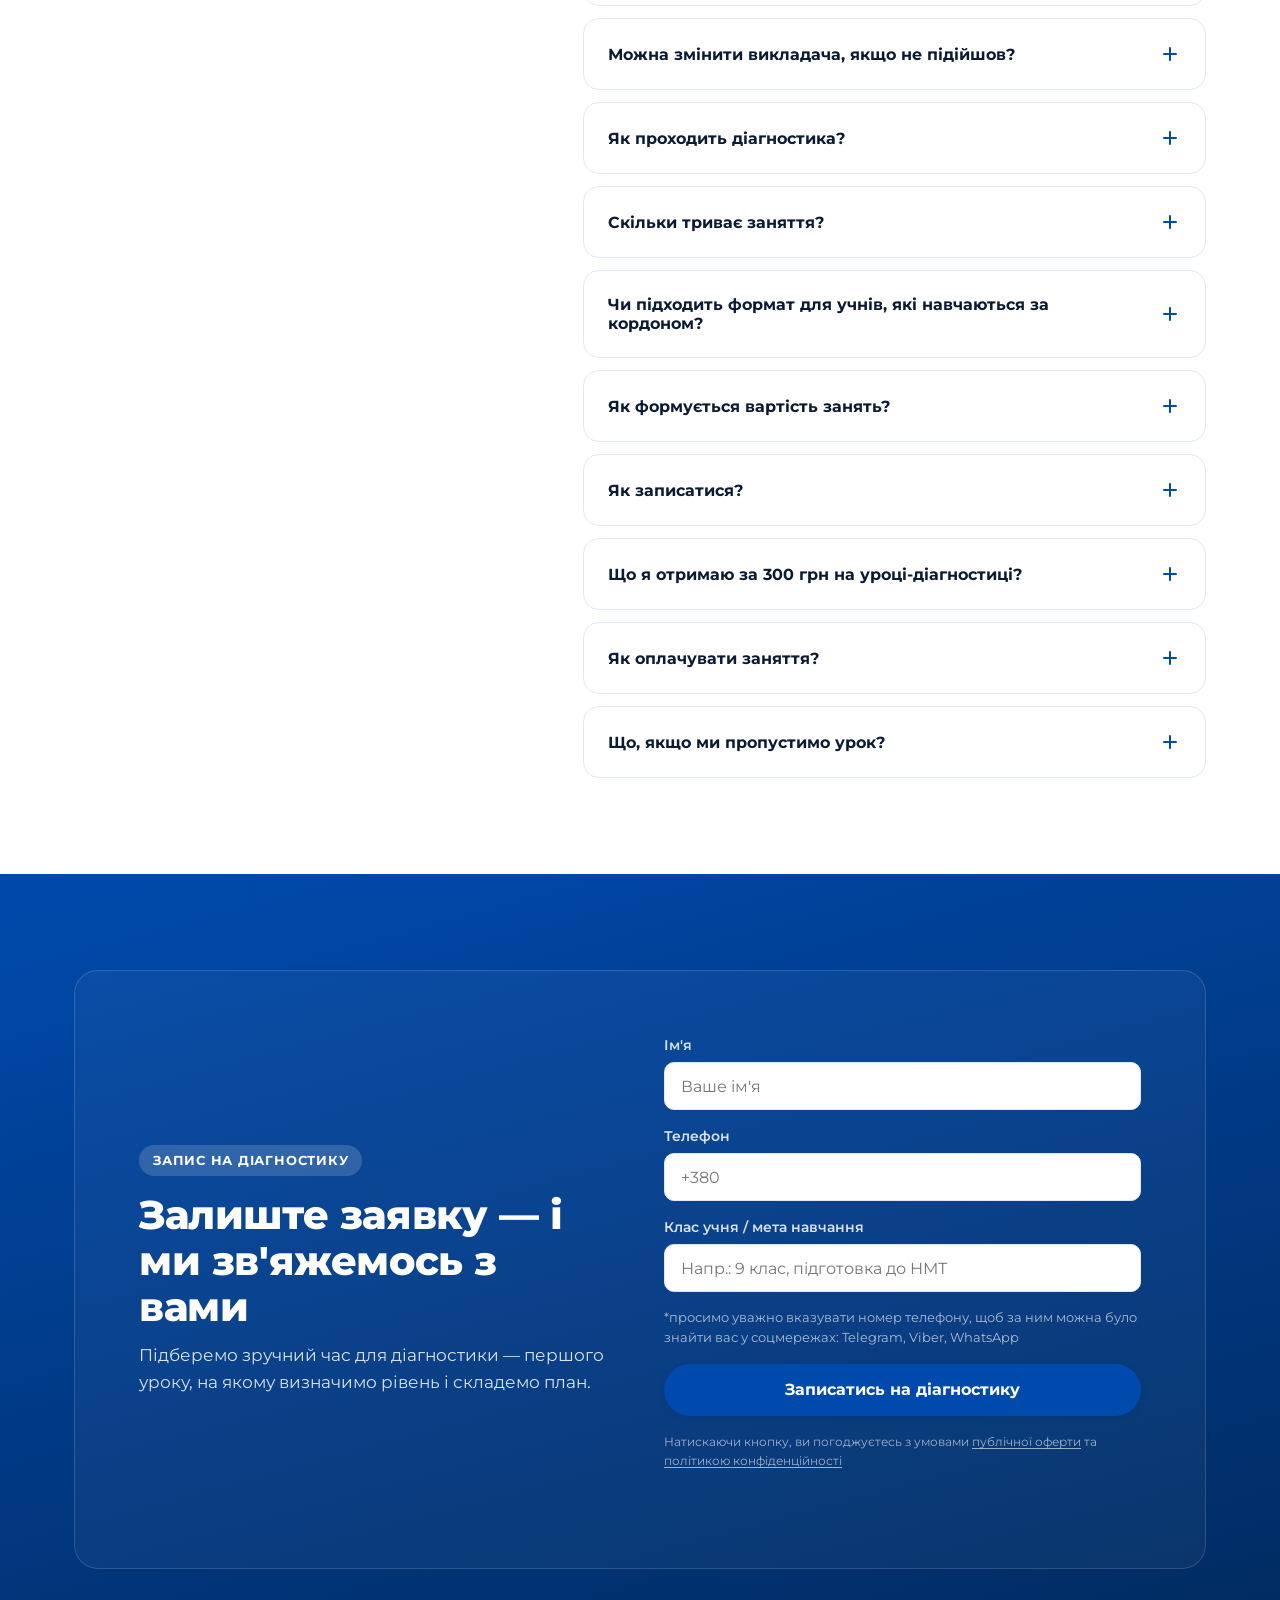
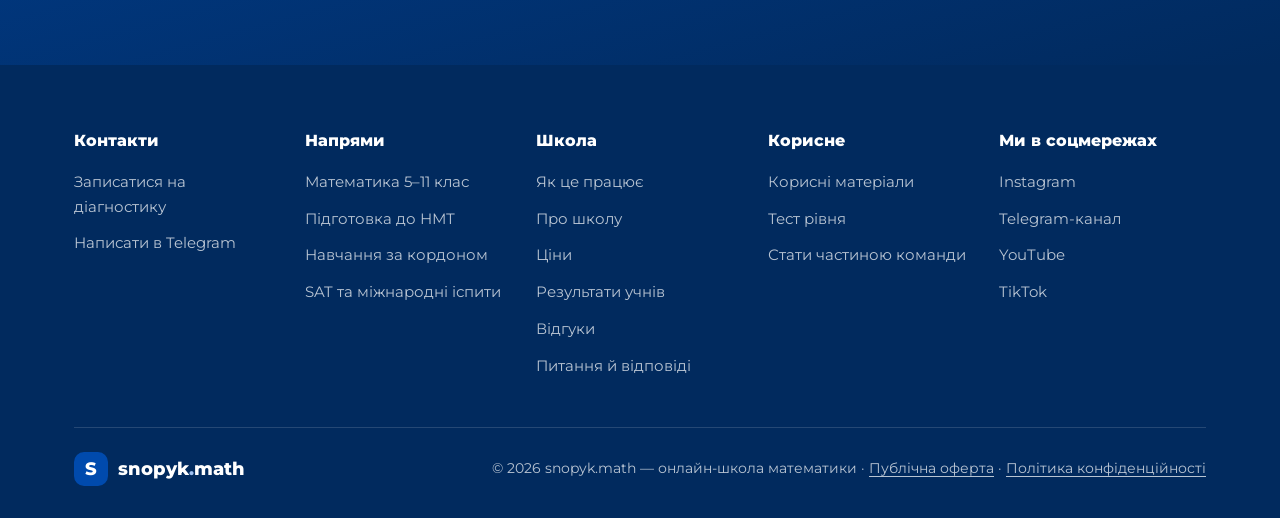
==== commit eeeaa77c: "Header: new nav with "Напрями" dropdown and NMT link - Desktop: Напрями ▾ (5–11, NMT, abroad, SAT), " ====
--- a/index.html
+++ b/index.html
@@ -172,7 +172,7 @@
 <link rel="preconnect" href="https://fonts.googleapis.com">
 <link rel="preconnect" href="https://fonts.gstatic.com" crossorigin>
 <link href="https://fonts.googleapis.com/css2?family=Montserrat:ital,wght@0,400;0,500;0,600;0,700;0,800;1,500&display=swap" rel="stylesheet">
-<link rel="stylesheet" href="css/style.css?v=20261109h">
+<link rel="stylesheet" href="css/style.css?v=20261109i">
 </head>
 <body>
 
@@ -188,13 +188,19 @@
 
     <nav class="main-nav" id="main-nav" aria-label="Основна навігація">
       <ul>
+        <li class="nav-drop">
+          <button type="button" class="nav-drop-btn" aria-expanded="false" aria-controls="nav-drop-menu">Напрями <span aria-hidden="true">▾</span></button>
+          <ul class="nav-drop-menu" id="nav-drop-menu">
+            <li><a href="#audience">Математика 5–11 клас</a></li>
+            <li><a href="/nmt">Підготовка до НМТ</a></li>
+            <li><a href="#audience">Навчання за кордоном</a></li>
+            <li><a href="#audience">SAT та іноземні іспити</a></li>
+          </ul>
+        </li>
         <li><a href="#how">Як це працює</a></li>
-        <li><a href="#audience">Напрями</a></li>
-        <li><a href="#about">Про школу</a></li>
-        <li><a href="#testimonials">Відгуки</a></li>
+        <li><a href="#results">Результати</a></li>
         <li><a href="#pricing">Ціни</a></li>
-        <li><a href="#faq">FAQ</a></li>
-        <li><a href="/vacancy">Вакансія</a></li>
+        <li><a href="/materials#articles">Статті</a></li>
       </ul>
     </nav>
 
@@ -210,15 +216,15 @@
 
 <div class="mobile-nav" id="mobile-nav">
   <ul>
+    <li><a href="/nmt">Підготовка до НМТ</a></li>
+    <li><a href="#audience">Напрями</a></li>
     <li><a href="#how">Як це працює</a></li>
-    <li><a href="#audience">Напрями</a></li>
-    <li><a href="#about">Про школу</a></li>
-    <li><a href="#testimonials">Відгуки</a></li>
+    <li><a href="#results">Результати</a></li>
     <li><a href="#pricing">Ціни</a></li>
-    <li><a href="#faq">FAQ</a></li>
-    <li><a href="/vacancy">Вакансія</a></li>
+    <li><a href="/materials#articles">Статті</a></li>
   </ul>
-  <a href="#lead-form" class="btn btn-white btn-block js-open-modal">Записатись на діагностику</a>
+  <a href="#lead-form" class="btn btn-primary btn-block js-open-modal">Записатись на діагностику</a>
+  <a href="https://t.me/snopyk_math_manager1" target="_blank" rel="noopener" class="btn btn-outline-primary btn-block mobile-nav-tg">Написати в Telegram</a>
 </div>
 
 <main id="main">
@@ -1274,6 +1280,6 @@
   </div>
 </div>
 
-<script src="js/main.js?v=20261109b"></script>
+<script src="js/main.js?v=20261109c"></script>
 </body>
 </html>
--- a/css/style.css
+++ b/css/style.css
@@ -1925,3 +1925,42 @@
   .section-dark .swipe-dots b { color: rgba(255, 255, 255, 0.7); }
 }
 .form-status-tg { font-weight: 800; text-decoration: underline; text-underline-offset: 3px; white-space: nowrap; }
+
+/* ===================== NAV: "Напрями" dropdown ===================== */
+.nav-drop { position: relative; }
+.nav-drop-btn {
+  border: none;
+  background: transparent;
+  font-family: inherit;
+  font-weight: 600;
+  font-size: 0.92rem;
+  color: var(--color-text);
+  cursor: pointer;
+  padding: 8px 0;
+  white-space: nowrap;
+}
+.nav-drop-btn span { display: inline-block; font-size: 0.75em; margin-left: 2px; transition: transform 180ms var(--ease); }
+.nav-drop-btn:hover, .nav-drop.is-open .nav-drop-btn { color: var(--color-primary); }
+.nav-drop.is-open .nav-drop-btn span { transform: rotate(180deg); }
+.main-nav .nav-drop-menu {
+  display: none;
+  position: absolute;
+  top: calc(100% + 10px);
+  left: -16px;
+  min-width: 260px;
+  flex-direction: column;
+  align-items: stretch;
+  gap: 2px;
+  background: var(--color-surface);
+  border: 1px solid var(--color-border);
+  border-radius: var(--radius-md);
+  box-shadow: var(--shadow-md);
+  padding: 8px;
+  z-index: 120;
+}
+.nav-drop-menu::before { content: ""; position: absolute; left: 0; right: 0; top: -12px; height: 12px; }
+.nav-drop:hover .nav-drop-menu, .nav-drop.is-open .nav-drop-menu, .nav-drop:focus-within .nav-drop-menu { display: flex; }
+.main-nav .nav-drop-menu a { display: block; padding: 10px 12px; border-radius: 10px; }
+.main-nav .nav-drop-menu a:hover { background: var(--color-primary-tint); }
+.main-nav .nav-drop-menu a[href="/nmt"] { color: var(--color-primary); font-weight: 800; }
+.mobile-nav .btn { margin-bottom: var(--space-3); }
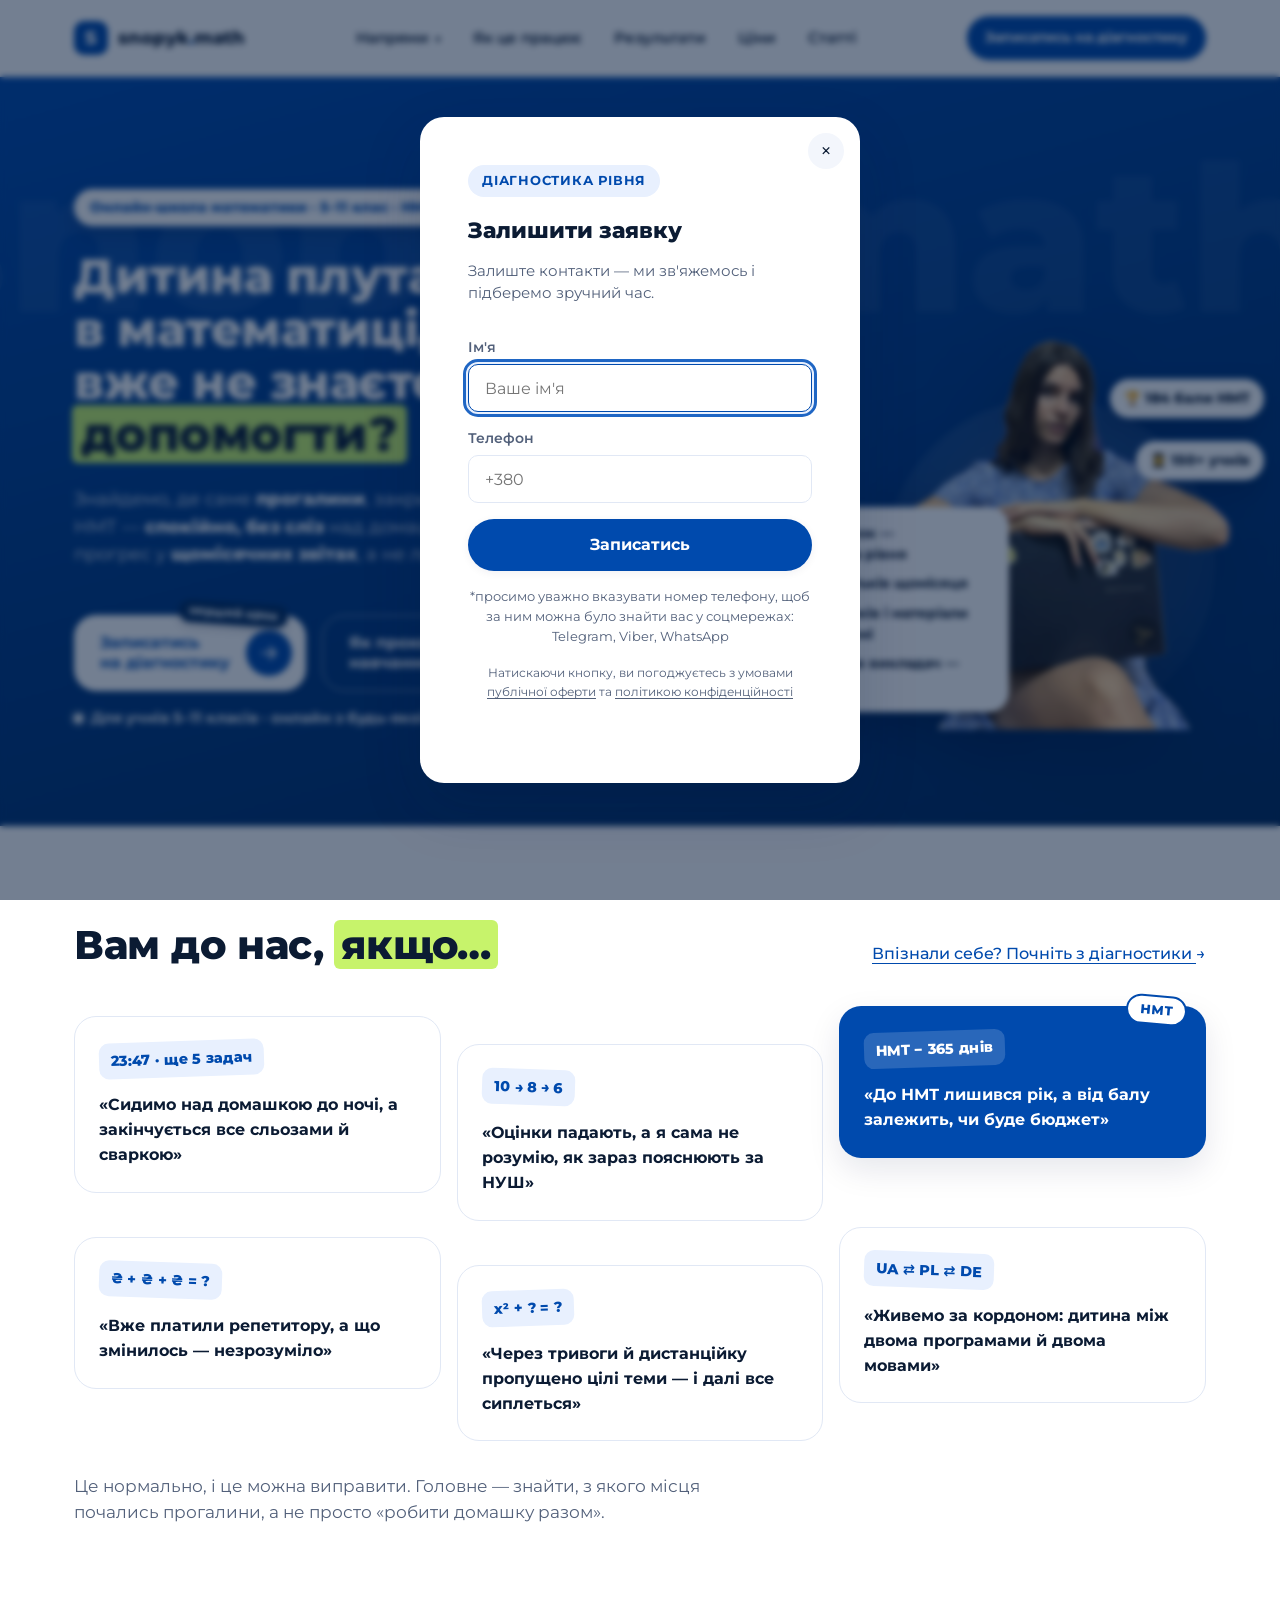
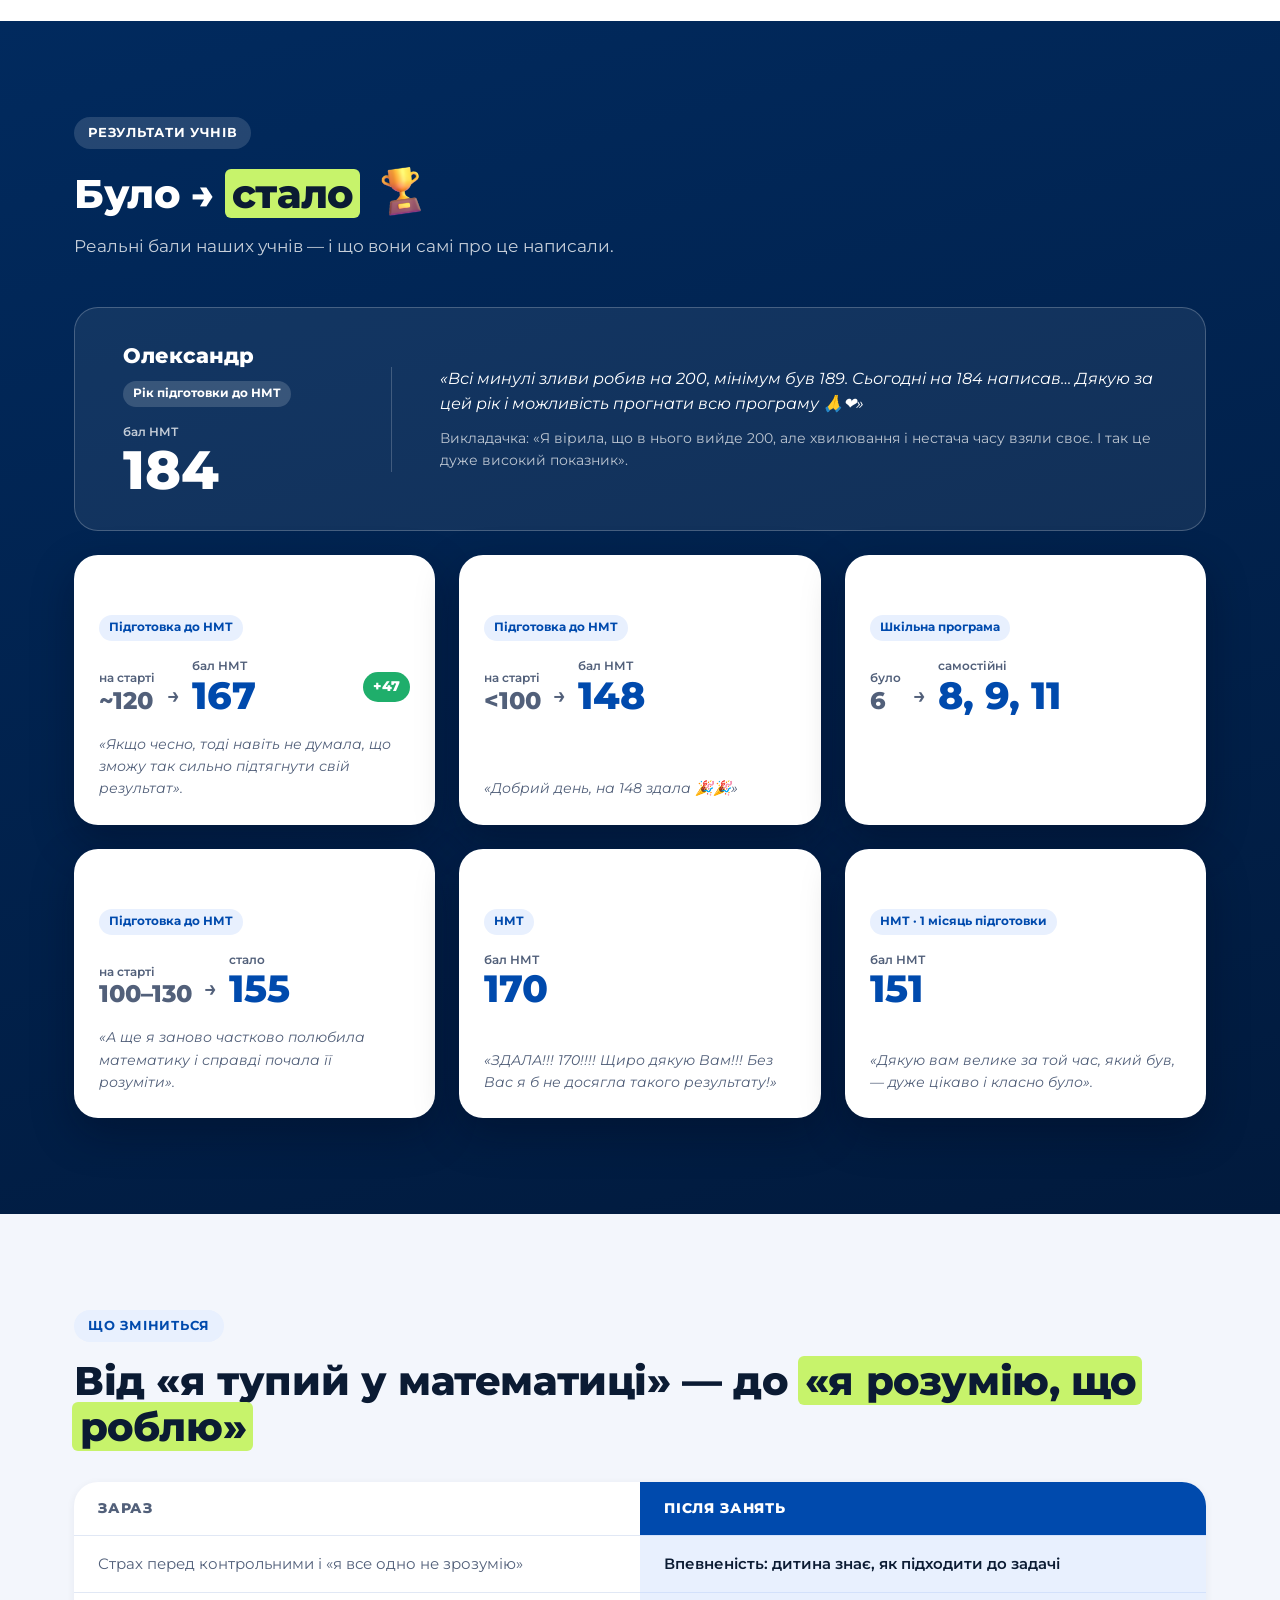
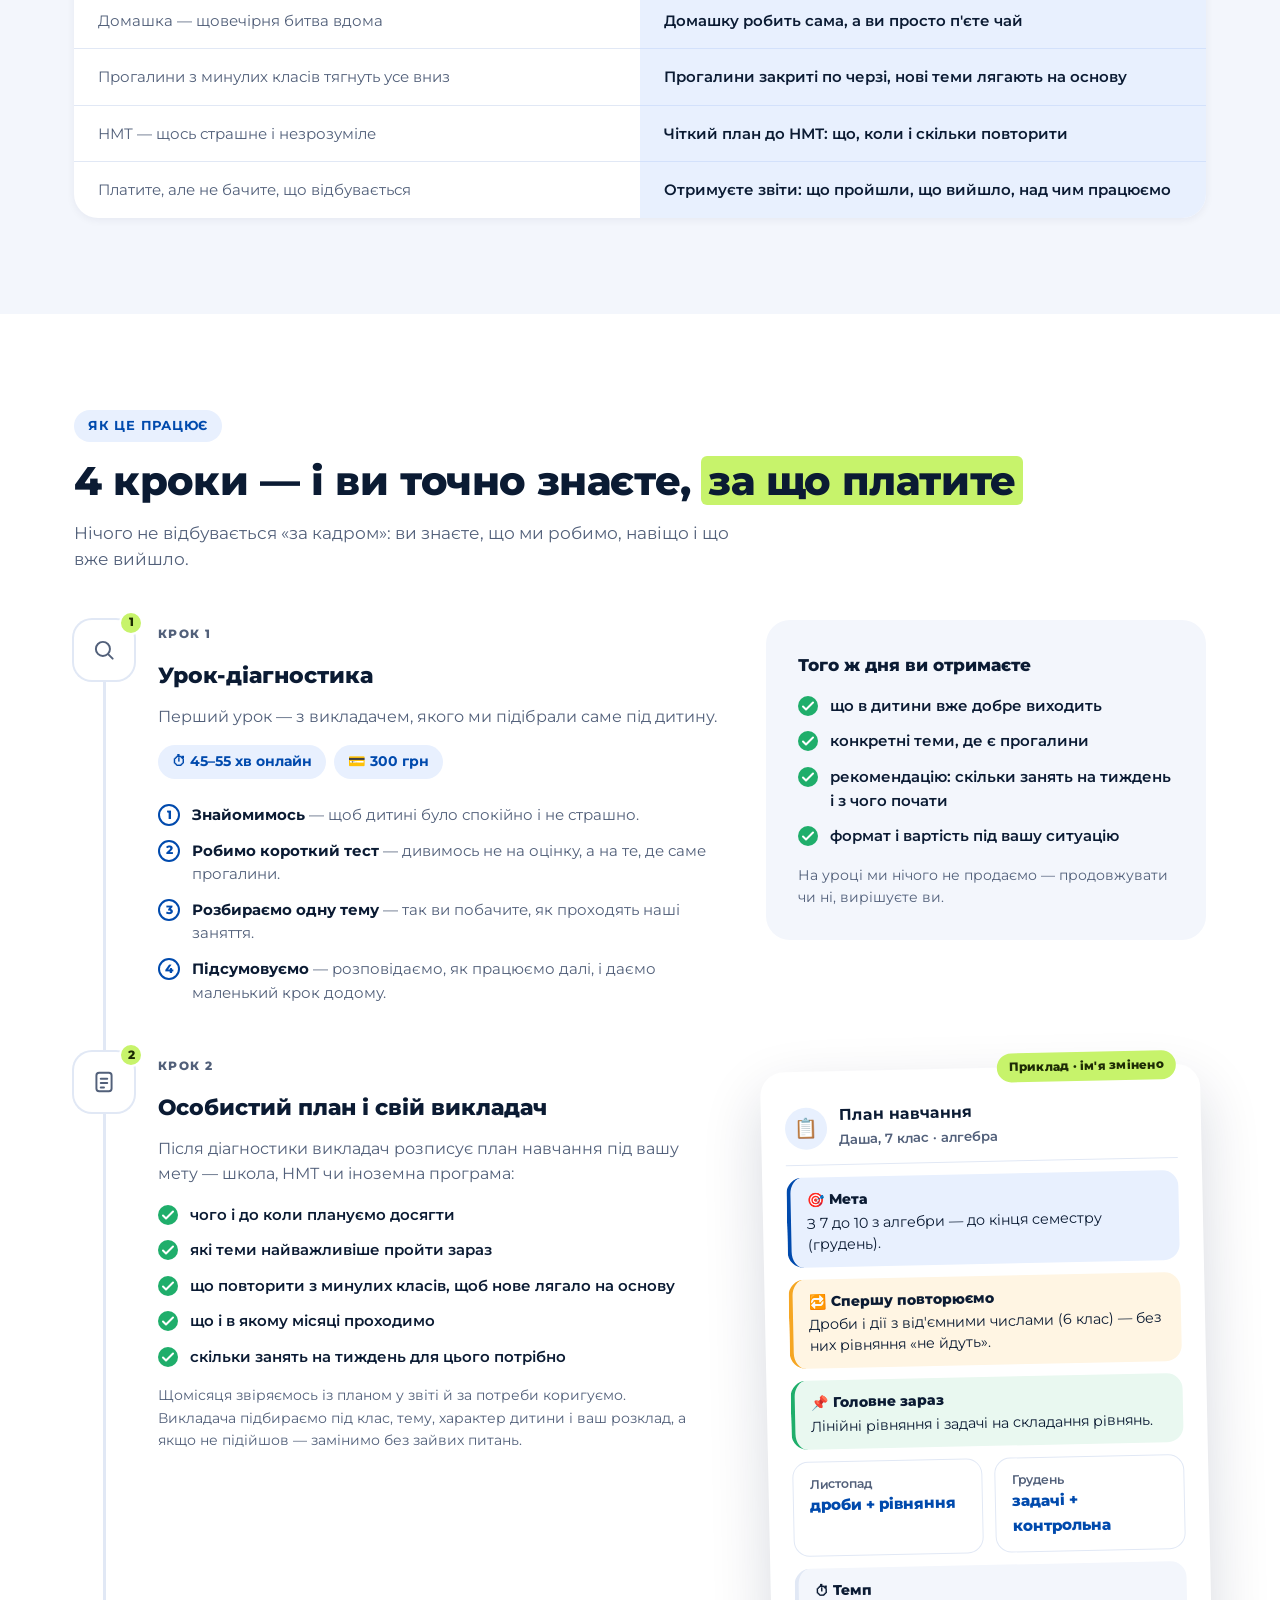
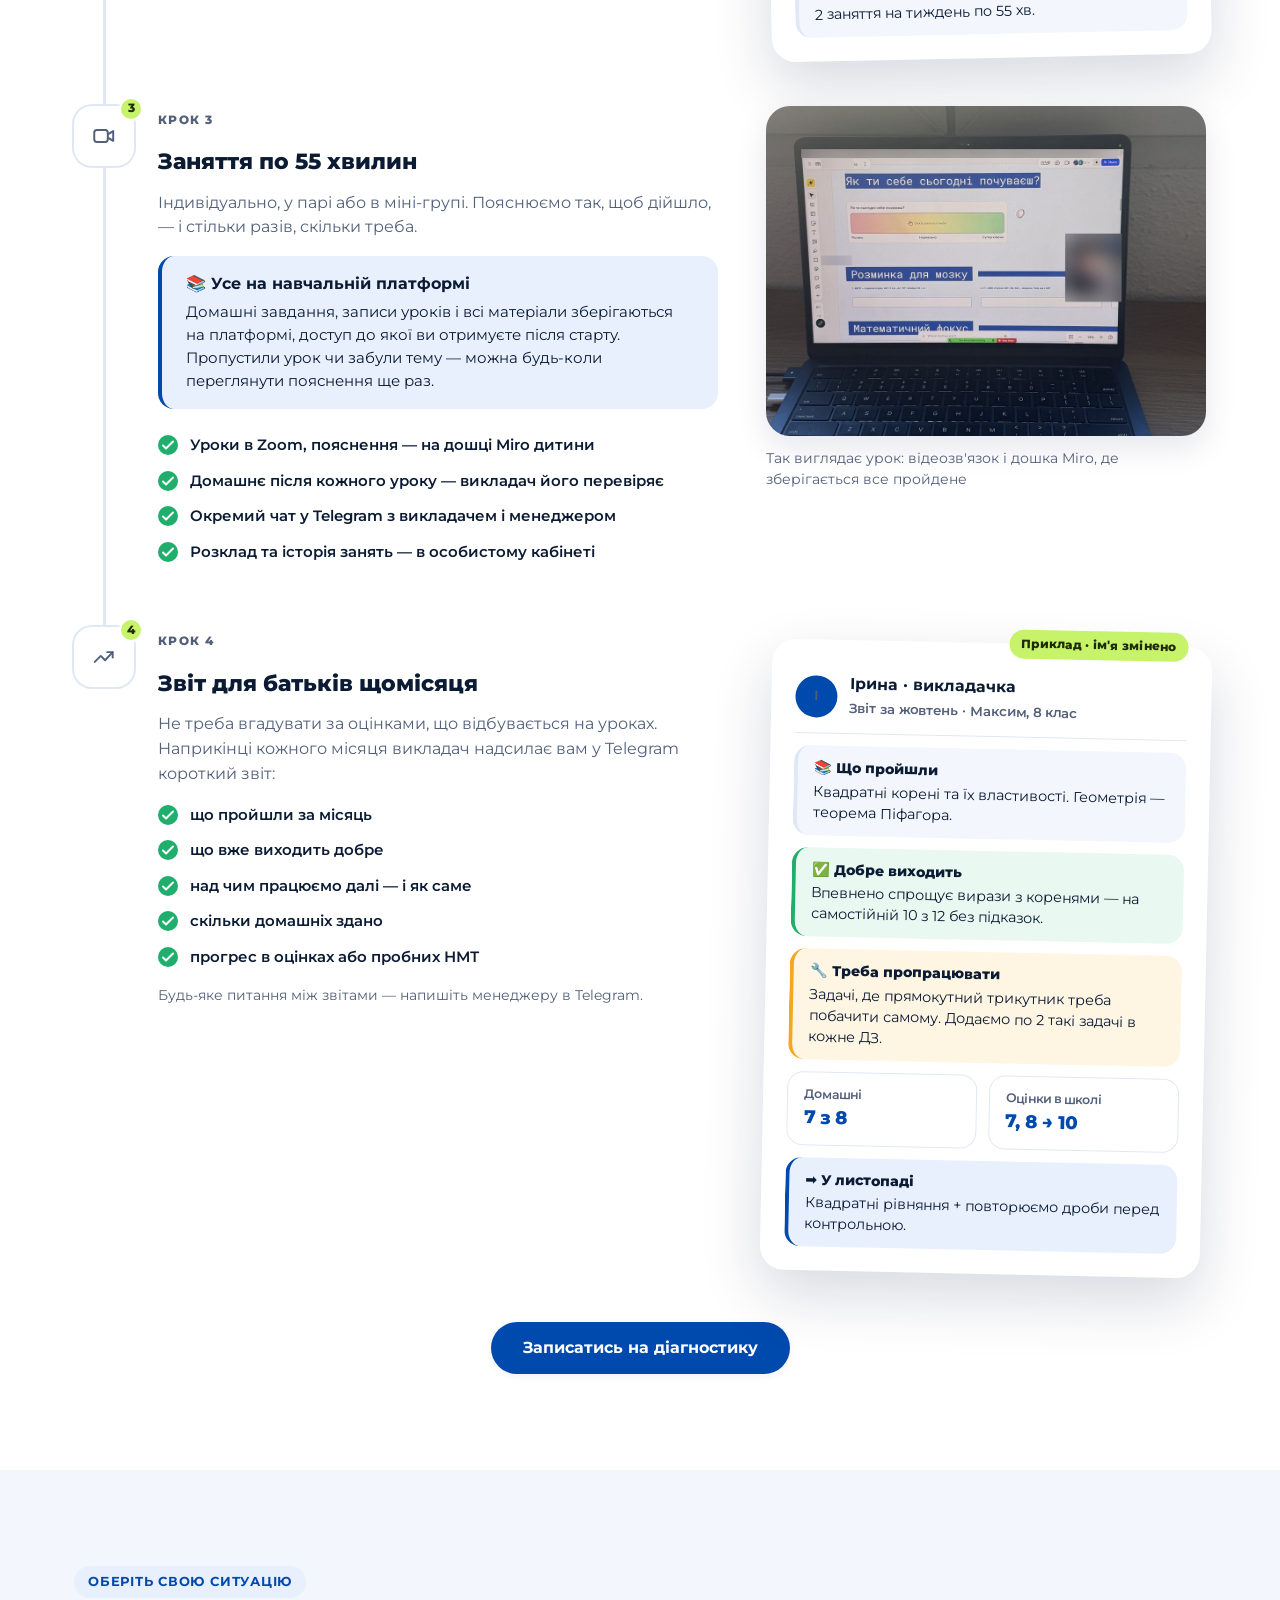
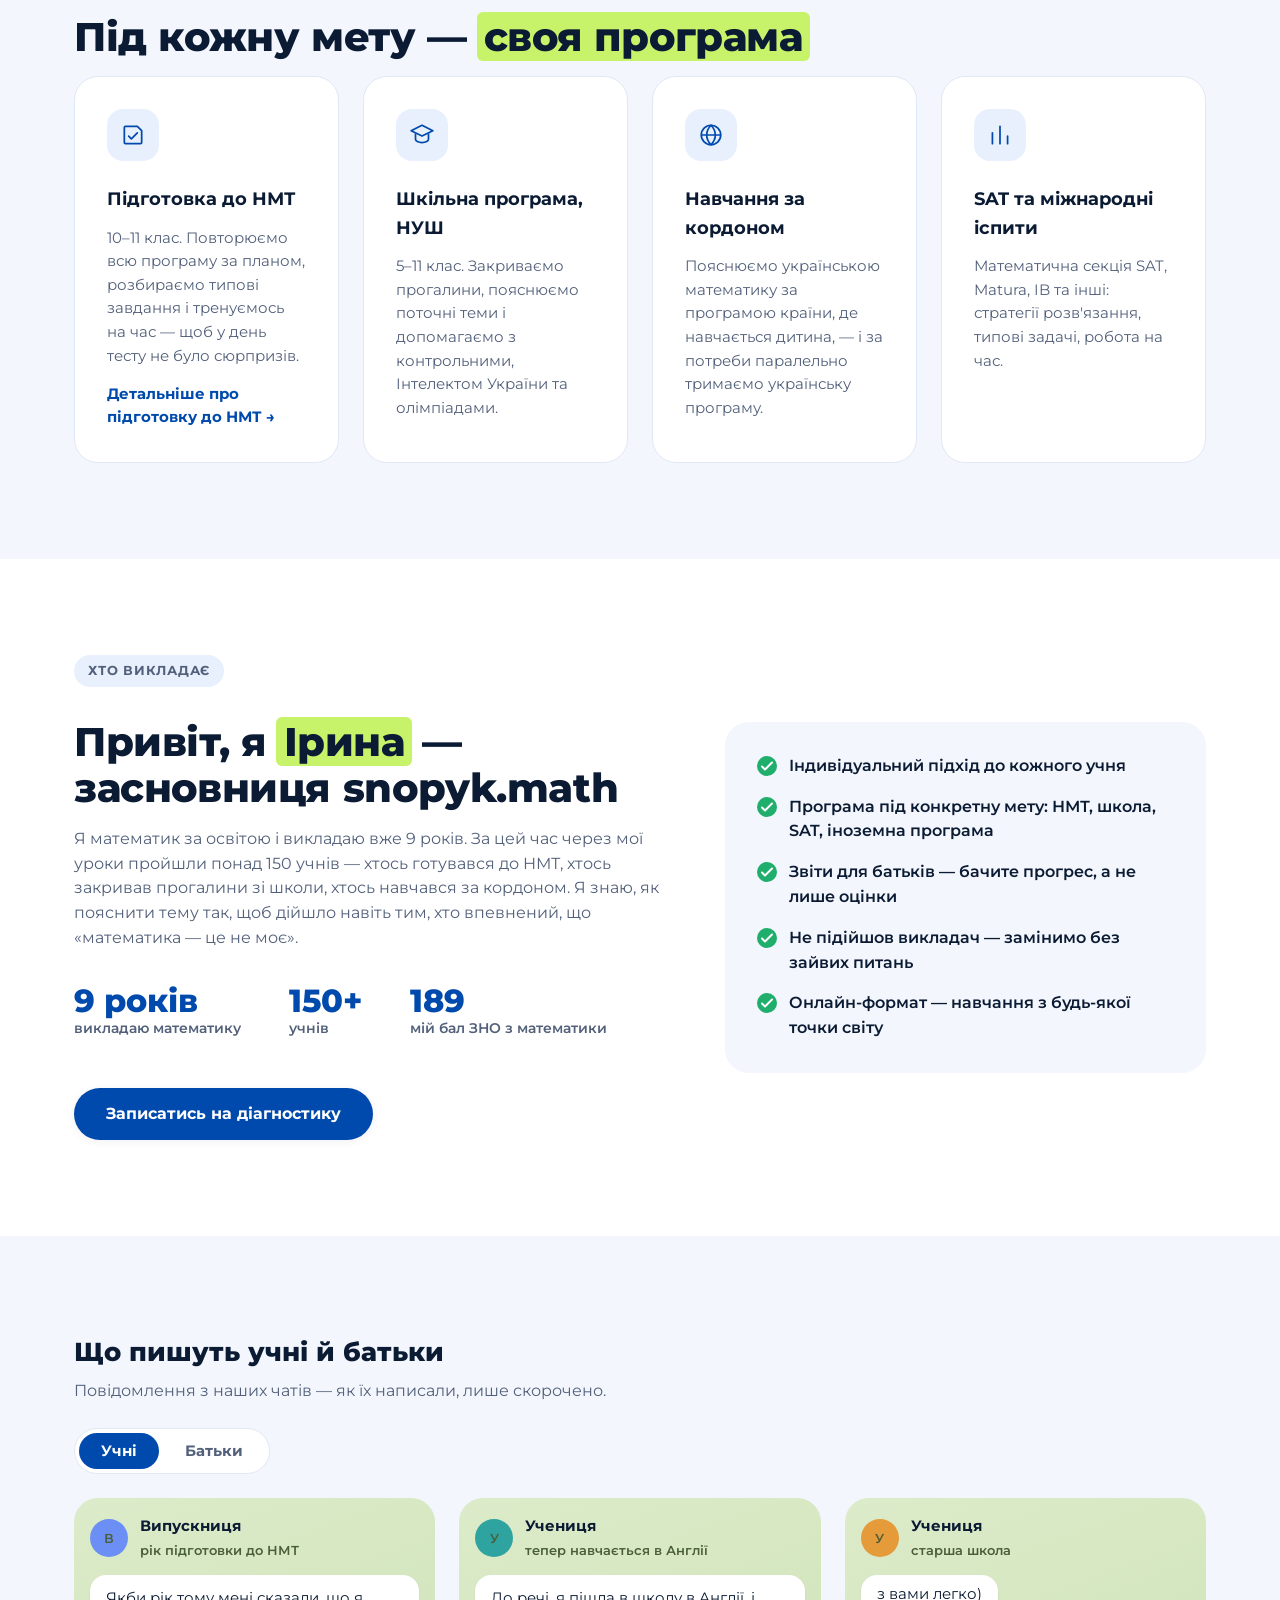
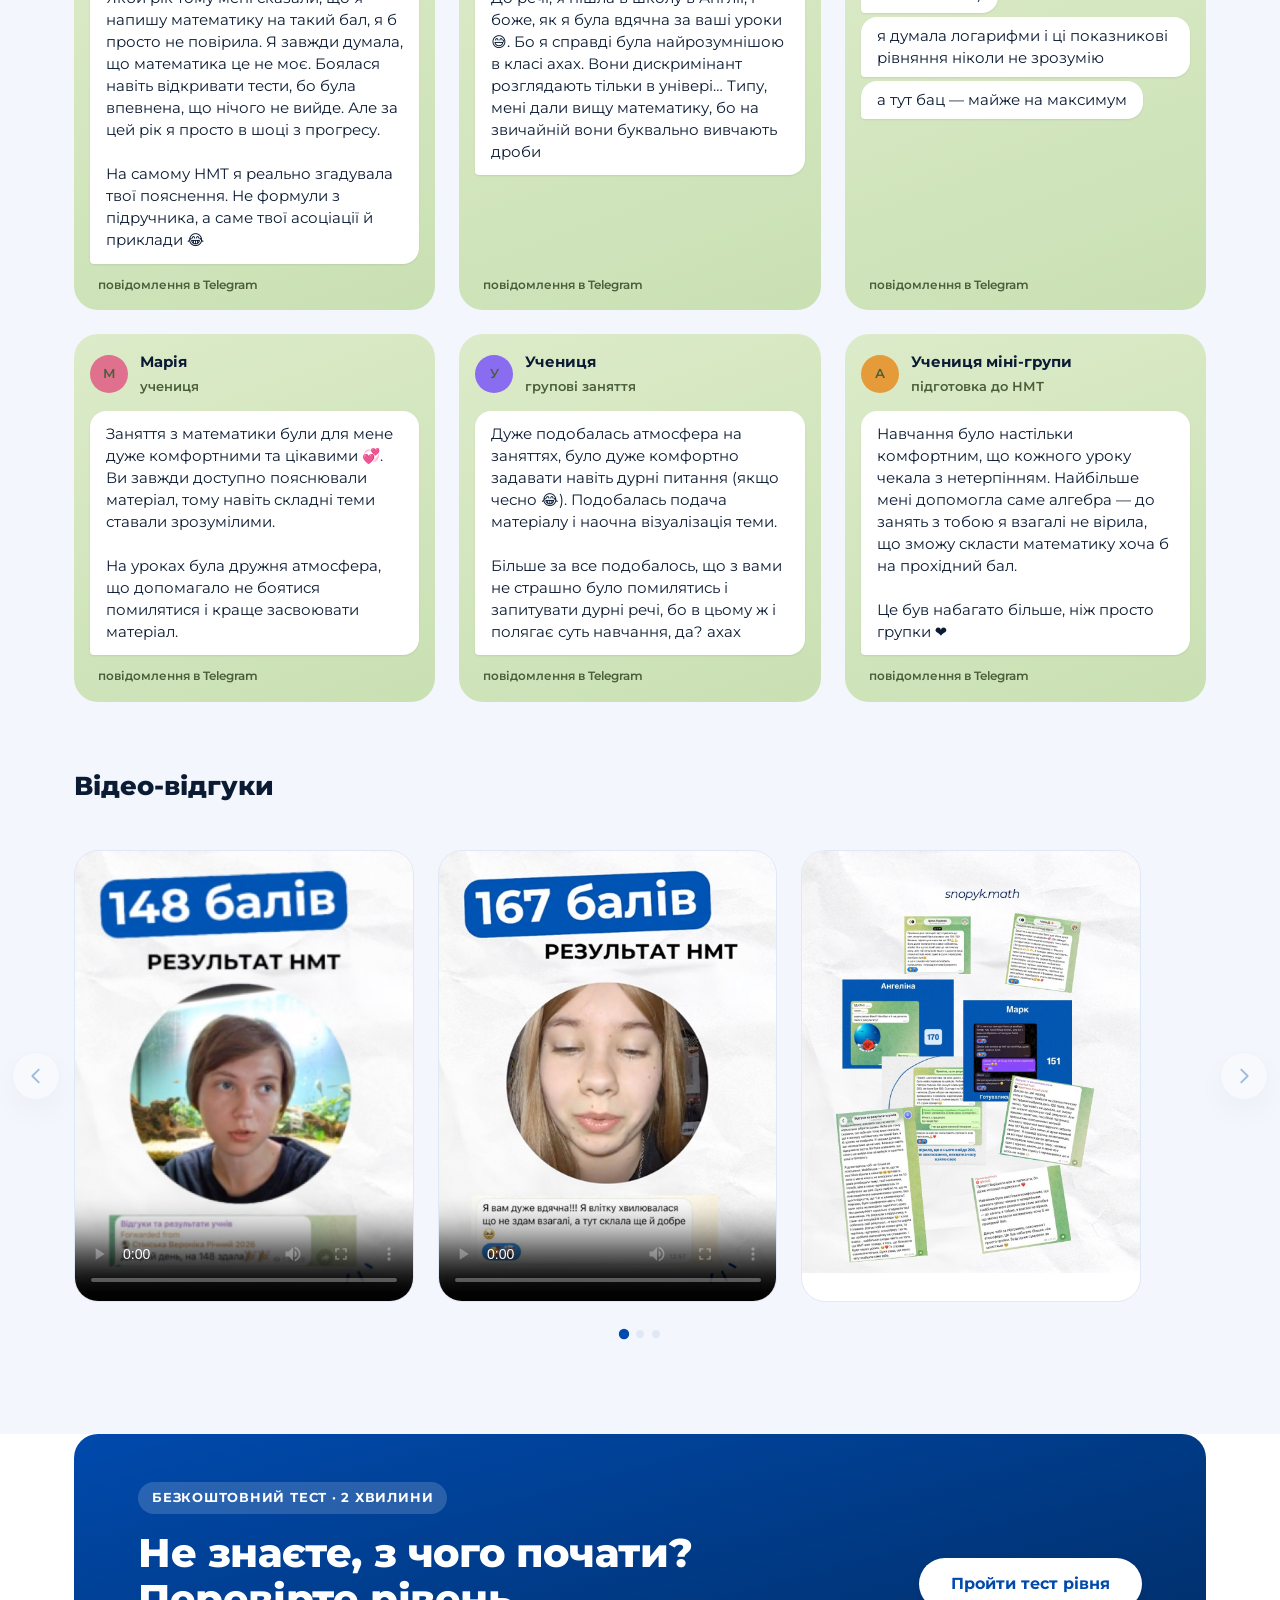
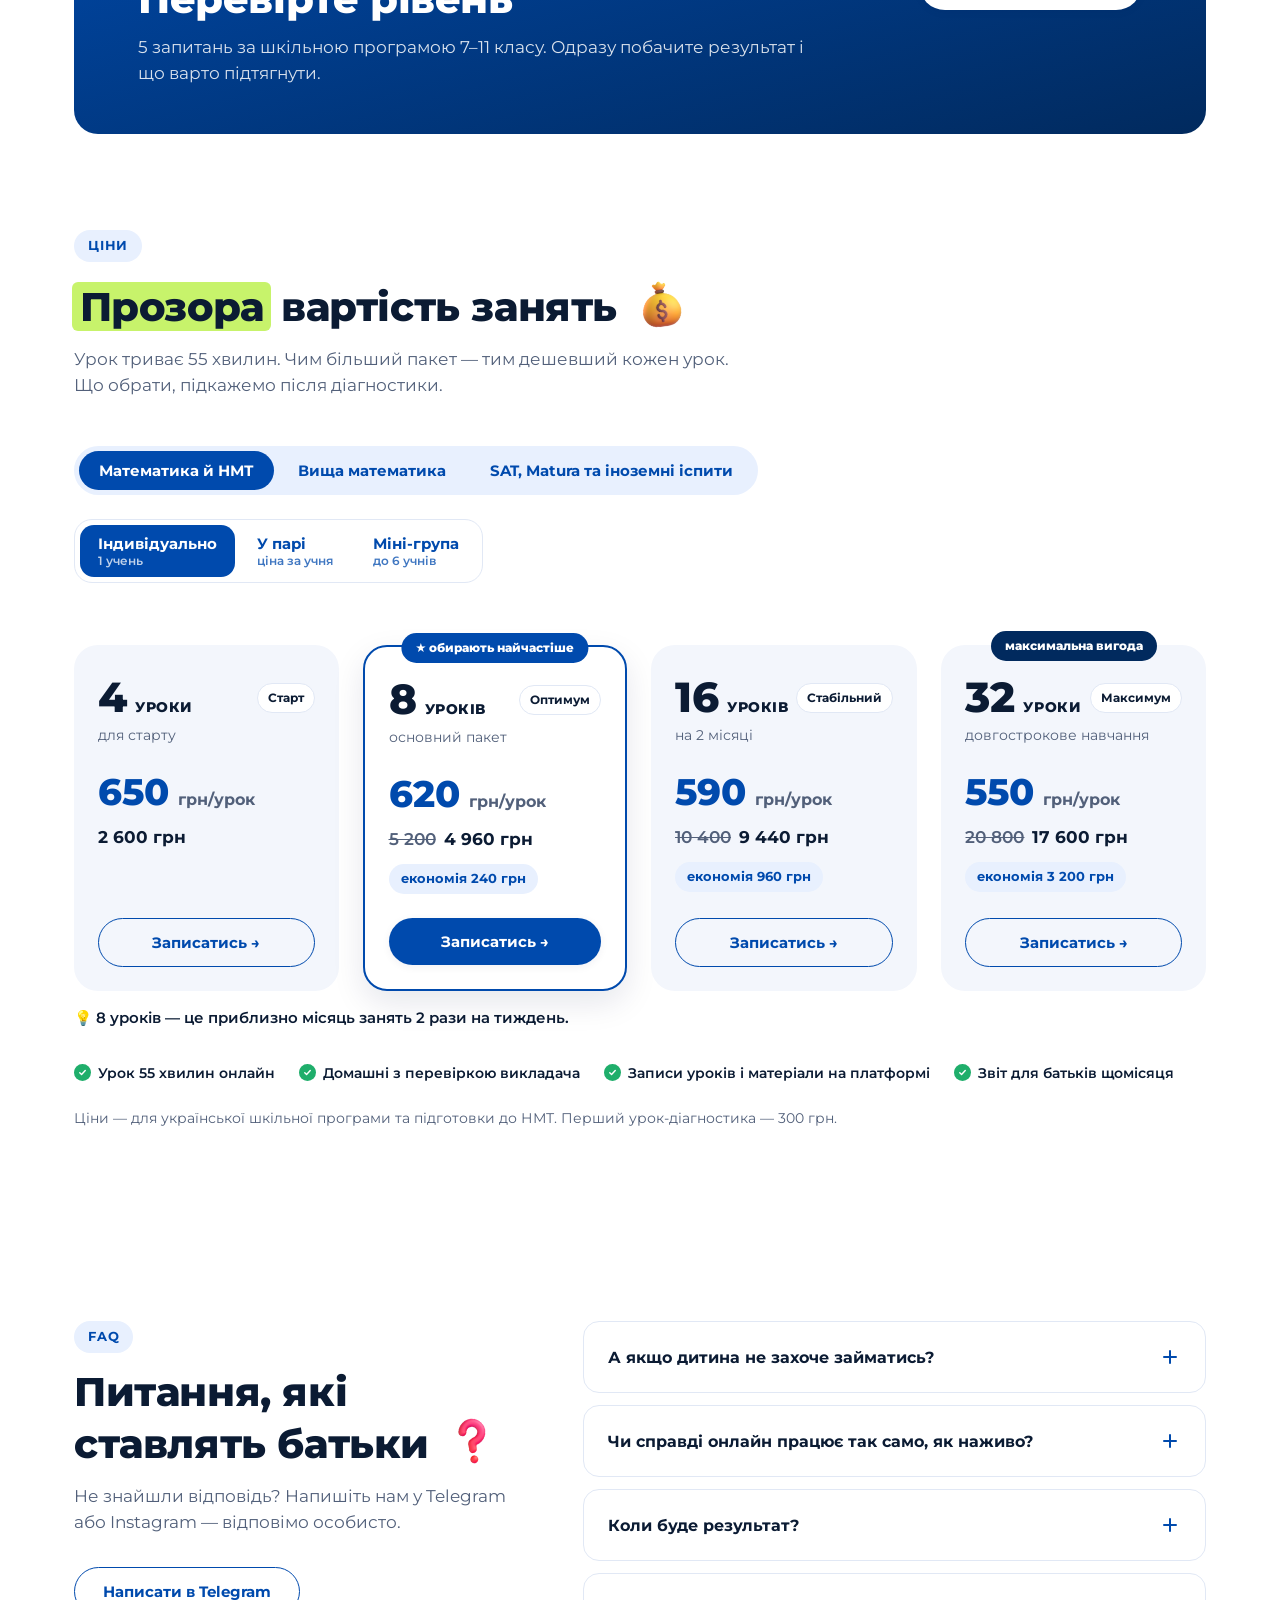
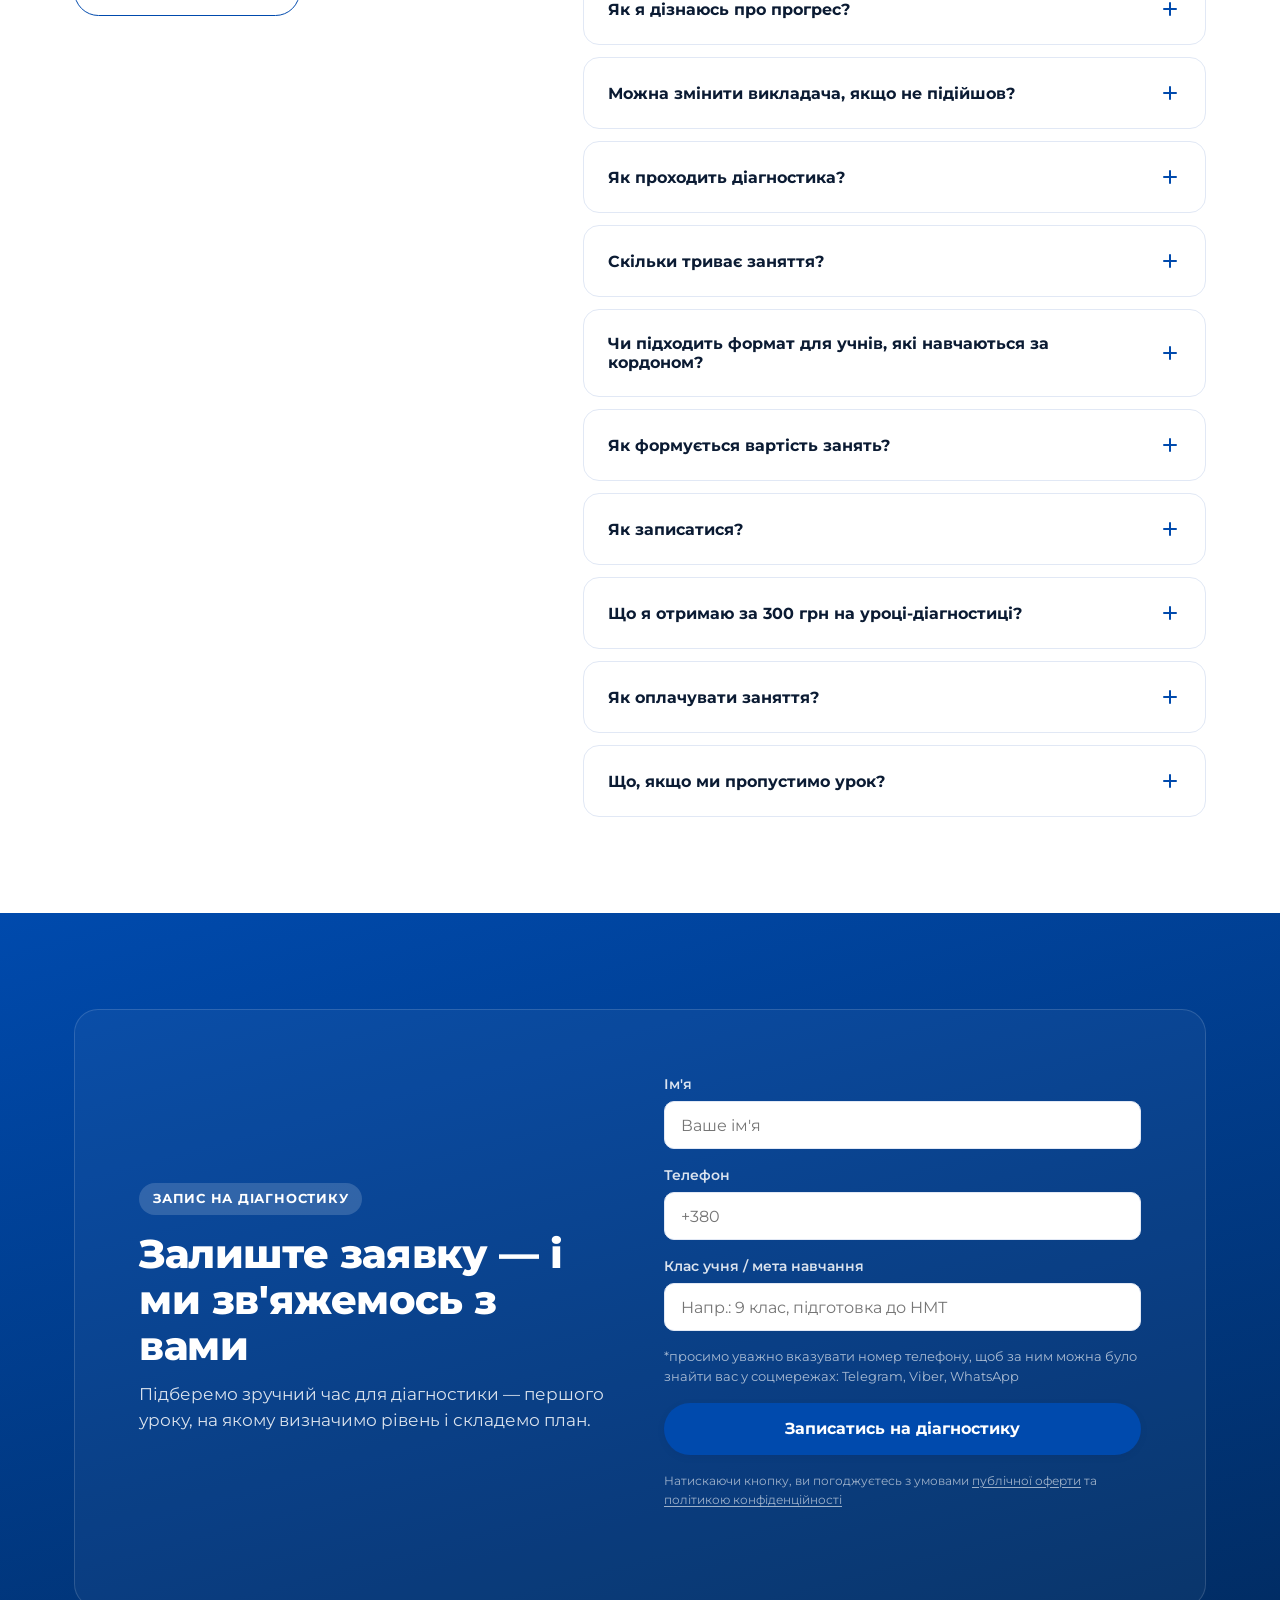
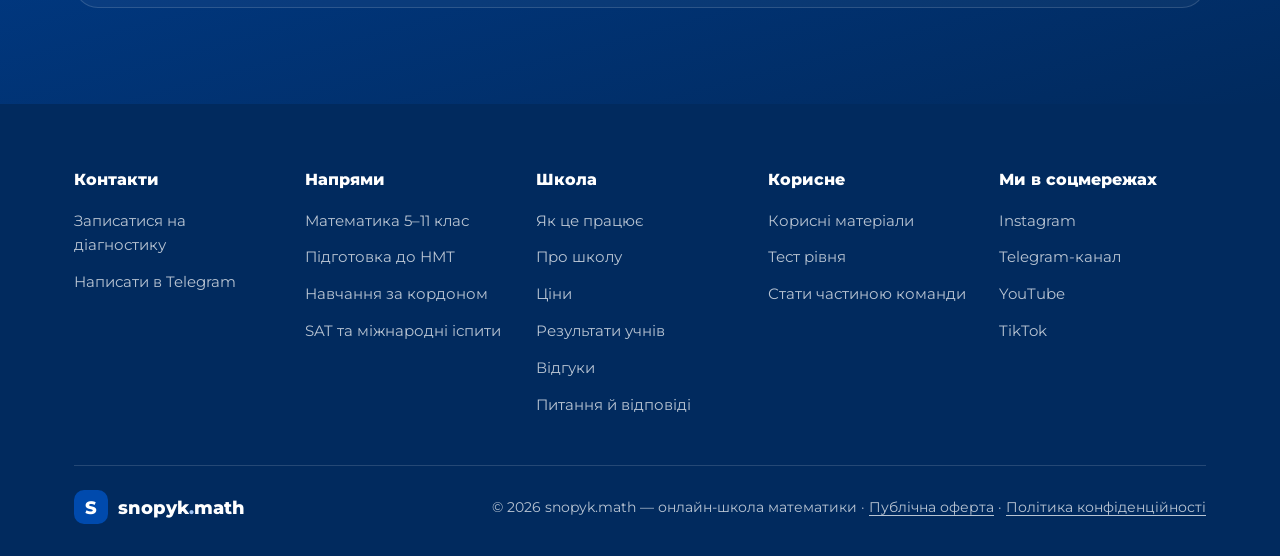
==== commit 7f2591c7: "Social previews, group price wording, SEO fixes, results moved up - New og images for home and NMT (" ====
--- a/index.html
+++ b/index.html
@@ -17,22 +17,22 @@
 </script>
 <meta name="viewport" content="width=device-width, initial-scale=1, viewport-fit=cover">
 <title>snopyk.math — репетитор математики онлайн, підготовка до НМТ</title>
-<meta name="description" content="Онлайн-репетитор математики snopyk.math: індивідуальні заняття для учнів 5–11 класів: закриваємо прогалини, готуємо до НМТ, математика за іноземною програмою та SAT. Діагностика рівня і звіти для батьків.">
+<meta name="description" content="Онлайн-школа математики snopyk.math: 5–11 клас і підготовка до НМТ. Індивідуально, у парі чи в міні-групі, урок-діагностика і щомісячні звіти для батьків.">
 <link rel="canonical" href="https://snopykmath.com/">
 
 <meta property="og:type" content="website">
 <meta property="og:site_name" content="snopyk.math">
 <meta property="og:title" content="snopyk.math — репетитор математики онлайн">
-<meta property="og:description" content="Індивідуальний репетитор математики онлайн: підготовка до НМТ, шкільна програма 5–11 клас, іноземна програма та SAT. Діагностика рівня на першому уроці.">
+<meta property="og:description" content="Онлайн-школа математики snopyk.math: 5–11 клас і підготовка до НМТ. Індивідуально, у парі чи в міні-групі, урок-діагностика і щомісячні звіти для батьків.">
 <meta property="og:url" content="https://snopykmath.com/">
 <meta property="og:locale" content="uk_UA">
-<meta property="og:image" content="https://snopykmath.com/assets/images/og-image.jpg?v=2">
+<meta property="og:image" content="https://snopykmath.com/assets/images/og-home.jpg">
 <meta property="og:image:width" content="1200">
 <meta property="og:image:height" content="630">
 <meta property="og:image:alt" content="snopyk.math — Математика без страху. Запис на пробний урок">
 
 <meta name="twitter:card" content="summary_large_image">
-<meta name="twitter:image" content="https://snopykmath.com/assets/images/og-image.jpg?v=2">
+<meta name="twitter:image" content="https://snopykmath.com/assets/images/og-home.jpg">
 <meta name="twitter:title" content="snopyk.math — репетитор математики онлайн">
 <meta name="twitter:description" content="Індивідуальний репетитор математики онлайн: підготовка до НМТ, шкільна програма 6–11 клас, іноземна програма та SAT.">
 
@@ -155,7 +155,7 @@
       "name": "Як формується вартість занять?",
       "acceptedAnswer": {
         "@type": "Answer",
-        "text": "Індивідуальний урок — від 550 грн, у парі — від 450 грн, у міні-групі — від 300 грн з учня. Математика за іноземною програмою та SAT — за окремим прайсом. Формат допоможемо обрати після діагностики."
+        "text": "Індивідуально — від 550 до 650 грн за урок залежно від пакета (4, 8, 16 чи 32 уроки), у парі — від 450 до 500 грн з учня. Міні-група до 6 учнів — 2 400 грн на місяць з оплатою раз на місяць, тобто урок виходить ≈300 грн і навіть менше. Урок триває 55 хвилин, перший урок-діагностика — 300 грн. Математика за іноземною програмою та SAT — вартість за запитом."
       }
     },
     {
@@ -172,7 +172,7 @@
 <link rel="preconnect" href="https://fonts.googleapis.com">
 <link rel="preconnect" href="https://fonts.gstatic.com" crossorigin>
 <link href="https://fonts.googleapis.com/css2?family=Montserrat:ital,wght@0,400;0,500;0,600;0,700;0,800;1,500&display=swap" rel="stylesheet">
-<link rel="stylesheet" href="css/style.css?v=20261109i">
+<link rel="stylesheet" href="css/style.css?v=20261109j">
 </head>
 <body>
 
@@ -308,6 +308,101 @@
       </ul>
 
       <p class="pain-outro">Це нормально, і це можна виправити. Головне — знайти, з якого місця почались прогалини, а не просто «робити домашку разом».</p>
+    </div>
+  </section>
+
+  <!-- ===== RESULTS ===== -->
+  <section class="section section-dark" id="results">
+    <div class="container">
+      <p class="section-eyebrow">Результати учнів</p>
+      <h2 class="section-title">Було → <span class="hl">стало</span> <img class="sticker" src="assets/stickers/trophy.png" alt="" aria-hidden="true" width="90" height="90" loading="lazy"></h2>
+      <p class="section-lead">Реальні бали наших учнів — і що вони самі про це написали.</p>
+
+      <ul class="cases-grid m-swipe" role="list">
+        <li class="case-card case-featured">
+          <div class="case-featured-main">
+            <div class="case-top">
+              <strong class="case-name">Олександр</strong>
+              <span class="case-tag">Рік підготовки до НМТ</span>
+            </div>
+            <div class="case-scores">
+              <div class="case-after"><span>бал НМТ</span><b>184</b></div>
+            </div>
+          </div>
+          <div class="case-featured-quote">
+            <p class="case-quote">«Всі минулі зливи робив на 200, мінімум був 189. Сьогодні на 184 написав… Дякую за цей рік і можливість прогнати всю програму 🙏❤️»</p>
+            <p class="case-teacher">Викладачка: «Я вірила, що в нього вийде 200, але хвилювання і нестача часу взяли своє. І так це дуже високий показник».</p>
+          </div>
+        </li>
+        <li class="case-card">
+          <div class="case-top">
+            <strong class="case-name">Христина</strong>
+            <span class="case-tag">Підготовка до НМТ</span>
+          </div>
+          <div class="case-scores">
+            <div class="case-before"><span>на старті</span><b>~120</b></div>
+            <span class="case-arrow" aria-hidden="true">→</span>
+            <div class="case-after"><span>бал НМТ</span><b>167</b></div>
+            <span class="case-delta">+47</span>
+          </div>
+          <p class="case-quote">«Якщо чесно, тоді навіть не думала, що зможу так сильно підтягнути свій результат».</p>
+        </li>
+        <li class="case-card">
+          <div class="case-top">
+            <strong class="case-name">Вероніка</strong>
+            <span class="case-tag">Підготовка до НМТ</span>
+          </div>
+          <div class="case-scores">
+            <div class="case-before"><span>на старті</span><b>&lt;100</b></div>
+            <span class="case-arrow" aria-hidden="true">→</span>
+            <div class="case-after"><span>бал НМТ</span><b>148</b></div>
+          </div>
+          <p class="case-quote">«Добрий день, на 148 здала 🎉🎉»</p>
+        </li>
+        <li class="case-card">
+          <div class="case-top">
+            <strong class="case-name">Саша</strong>
+            <span class="case-tag">Шкільна програма</span>
+          </div>
+          <div class="case-scores">
+            <div class="case-before"><span>було</span><b>6</b></div>
+            <span class="case-arrow" aria-hidden="true">→</span>
+            <div class="case-after"><span>самостійні</span><b>8, 9, 11</b></div>
+          </div>
+        </li>
+        <li class="case-card">
+          <div class="case-top">
+            <strong class="case-name">Ірина</strong>
+            <span class="case-tag">Підготовка до НМТ</span>
+          </div>
+          <div class="case-scores">
+            <div class="case-before"><span>на старті</span><b>100–130</b></div>
+            <span class="case-arrow" aria-hidden="true">→</span>
+            <div class="case-after"><span>стало</span><b>155</b></div>
+          </div>
+          <p class="case-quote">«А ще я заново частково полюбила математику і справді почала її розуміти».</p>
+        </li>
+        <li class="case-card">
+          <div class="case-top">
+            <strong class="case-name">Ангеліна</strong>
+            <span class="case-tag">НМТ</span>
+          </div>
+          <div class="case-scores">
+            <div class="case-after"><span>бал НМТ</span><b>170</b></div>
+          </div>
+          <p class="case-quote">«ЗДАЛА!!! 170!!!! Щиро дякую Вам!!! Без Вас я б не досягла такого результату!»</p>
+        </li>
+        <li class="case-card">
+          <div class="case-top">
+            <strong class="case-name">Марк</strong>
+            <span class="case-tag">НМТ · 1 місяць підготовки</span>
+          </div>
+          <div class="case-scores">
+            <div class="case-after"><span>бал НМТ</span><b>151</b></div>
+          </div>
+          <p class="case-quote">«Дякую вам велике за той час, який був, — дуже цікаво і класно було».</p>
+        </li>
+      </ul>
     </div>
   </section>
 
@@ -607,101 +702,6 @@
     </div>
   </section>
 
-  <!-- ===== RESULTS ===== -->
-  <section class="section section-dark" id="results">
-    <div class="container">
-      <p class="section-eyebrow">Результати учнів</p>
-      <h2 class="section-title">Було → <span class="hl">стало</span> <img class="sticker" src="assets/stickers/trophy.png" alt="" aria-hidden="true" width="90" height="90" loading="lazy"></h2>
-      <p class="section-lead">Реальні бали наших учнів — і що вони самі про це написали.</p>
-
-      <ul class="cases-grid m-swipe" role="list">
-        <li class="case-card case-featured">
-          <div class="case-featured-main">
-            <div class="case-top">
-              <strong class="case-name">Олександр</strong>
-              <span class="case-tag">Рік підготовки до НМТ</span>
-            </div>
-            <div class="case-scores">
-              <div class="case-after"><span>бал НМТ</span><b>184</b></div>
-            </div>
-          </div>
-          <div class="case-featured-quote">
-            <p class="case-quote">«Всі минулі зливи робив на 200, мінімум був 189. Сьогодні на 184 написав… Дякую за цей рік і можливість прогнати всю програму 🙏❤️»</p>
-            <p class="case-teacher">Викладачка: «Я вірила, що в нього вийде 200, але хвилювання і нестача часу взяли своє. І так це дуже високий показник».</p>
-          </div>
-        </li>
-        <li class="case-card">
-          <div class="case-top">
-            <strong class="case-name">Христина</strong>
-            <span class="case-tag">Підготовка до НМТ</span>
-          </div>
-          <div class="case-scores">
-            <div class="case-before"><span>на старті</span><b>~120</b></div>
-            <span class="case-arrow" aria-hidden="true">→</span>
-            <div class="case-after"><span>бал НМТ</span><b>167</b></div>
-            <span class="case-delta">+47</span>
-          </div>
-          <p class="case-quote">«Якщо чесно, тоді навіть не думала, що зможу так сильно підтягнути свій результат».</p>
-        </li>
-        <li class="case-card">
-          <div class="case-top">
-            <strong class="case-name">Вероніка</strong>
-            <span class="case-tag">Підготовка до НМТ</span>
-          </div>
-          <div class="case-scores">
-            <div class="case-before"><span>на старті</span><b>&lt;100</b></div>
-            <span class="case-arrow" aria-hidden="true">→</span>
-            <div class="case-after"><span>бал НМТ</span><b>148</b></div>
-          </div>
-          <p class="case-quote">«Добрий день, на 148 здала 🎉🎉»</p>
-        </li>
-        <li class="case-card">
-          <div class="case-top">
-            <strong class="case-name">Саша</strong>
-            <span class="case-tag">Шкільна програма</span>
-          </div>
-          <div class="case-scores">
-            <div class="case-before"><span>було</span><b>6</b></div>
-            <span class="case-arrow" aria-hidden="true">→</span>
-            <div class="case-after"><span>самостійні</span><b>8, 9, 11</b></div>
-          </div>
-        </li>
-        <li class="case-card">
-          <div class="case-top">
-            <strong class="case-name">Ірина</strong>
-            <span class="case-tag">Підготовка до НМТ</span>
-          </div>
-          <div class="case-scores">
-            <div class="case-before"><span>на старті</span><b>100–130</b></div>
-            <span class="case-arrow" aria-hidden="true">→</span>
-            <div class="case-after"><span>стало</span><b>155</b></div>
-          </div>
-          <p class="case-quote">«А ще я заново частково полюбила математику і справді почала її розуміти».</p>
-        </li>
-        <li class="case-card">
-          <div class="case-top">
-            <strong class="case-name">Ангеліна</strong>
-            <span class="case-tag">НМТ</span>
-          </div>
-          <div class="case-scores">
-            <div class="case-after"><span>бал НМТ</span><b>170</b></div>
-          </div>
-          <p class="case-quote">«ЗДАЛА!!! 170!!!! Щиро дякую Вам!!! Без Вас я б не досягла такого результату!»</p>
-        </li>
-        <li class="case-card">
-          <div class="case-top">
-            <strong class="case-name">Марк</strong>
-            <span class="case-tag">НМТ · 1 місяць підготовки</span>
-          </div>
-          <div class="case-scores">
-            <div class="case-after"><span>бал НМТ</span><b>151</b></div>
-          </div>
-          <p class="case-quote">«Дякую вам велике за той час, який був, — дуже цікаво і класно було».</p>
-        </li>
-      </ul>
-    </div>
-  </section>
-
   <!-- ===== TESTIMONIALS ===== -->
   <section class="section section-alt" id="testimonials">
     <div class="container">
@@ -927,6 +927,7 @@
             <button type="button" class="btn btn-outline-primary btn-block js-open-modal">Записатись →</button>
           </li>
           </ul>
+          <p class="pricing-hint">💡 8 уроків — це приблизно місяць занять 2 рази на тиждень.</p>
         </div>
         <div class="ppanel" role="tabpanel" id="pp-pair" aria-labelledby="pt-pair" hidden>
           <ul class="price-grid m-swipe" role="list">
@@ -967,6 +968,7 @@
             <button type="button" class="btn btn-outline-primary btn-block js-open-modal">Записатись →</button>
           </li>
           </ul>
+          <p class="pricing-hint">💡 8 уроків — це приблизно місяць занять 2 рази на тиждень.</p>
           <p class="pricing-note">Удвох з другом чи однокласником — разом веселіше і дешевше. Ціна вказана за одного учня.</p>
         </div>
         <div class="ppanel" role="tabpanel" id="pp-group" aria-labelledby="pt-group" hidden>
@@ -974,7 +976,7 @@
             <div>
               <p class="price-month-label">Міні-група · до 6 учнів з однаковою метою</p>
               <p class="price-per"><b>2&nbsp;400</b> грн/місяць</p>
-              <p class="price-sub">Найдоступніший формат. Оплата раз на місяць — до 3 числа.</p>
+              <p class="price-sub">Оплата раз на місяць (до 3 числа) — урок виходить <b>≈300 грн і навіть менше</b>. Найдоступніший формат.</p>
             </div>
             <button type="button" class="btn btn-primary btn-lg js-open-modal">Записатись →</button>
           </div>
@@ -1102,7 +1104,7 @@
             <span class="faq-icon" aria-hidden="true"></span>
           </button>
           <div class="faq-answer">
-            <p>Індивідуальний урок — від 550 грн, у парі — від 450 грн, у міні-групі — від 300 грн з учня. Математика за іноземною програмою та SAT — за окремим прайсом. Формат допоможемо обрати після діагностики.</p>
+            <p>Індивідуально — від 550 до 650 грн за урок залежно від пакета (4, 8, 16 чи 32 уроки), у парі — від 450 до 500 грн з учня. Міні-група до 6 учнів — 2 400 грн на місяць з оплатою раз на місяць, тобто урок виходить ≈300 грн і навіть менше. Урок триває 55 хвилин, перший урок-діагностика — 300 грн. Математика за іноземною програмою та SAT — вартість за запитом.</p>
           </div>
         </div>
         <div class="faq-item">
--- a/css/style.css
+++ b/css/style.css
@@ -1964,3 +1964,4 @@
 .main-nav .nav-drop-menu a:hover { background: var(--color-primary-tint); }
 .main-nav .nav-drop-menu a[href="/nmt"] { color: var(--color-primary); font-weight: 800; }
 .mobile-nav .btn { margin-bottom: var(--space-3); }
+.pricing-hint { margin-top: var(--space-4); font-size: 0.92rem; font-weight: 600; color: var(--color-text); }
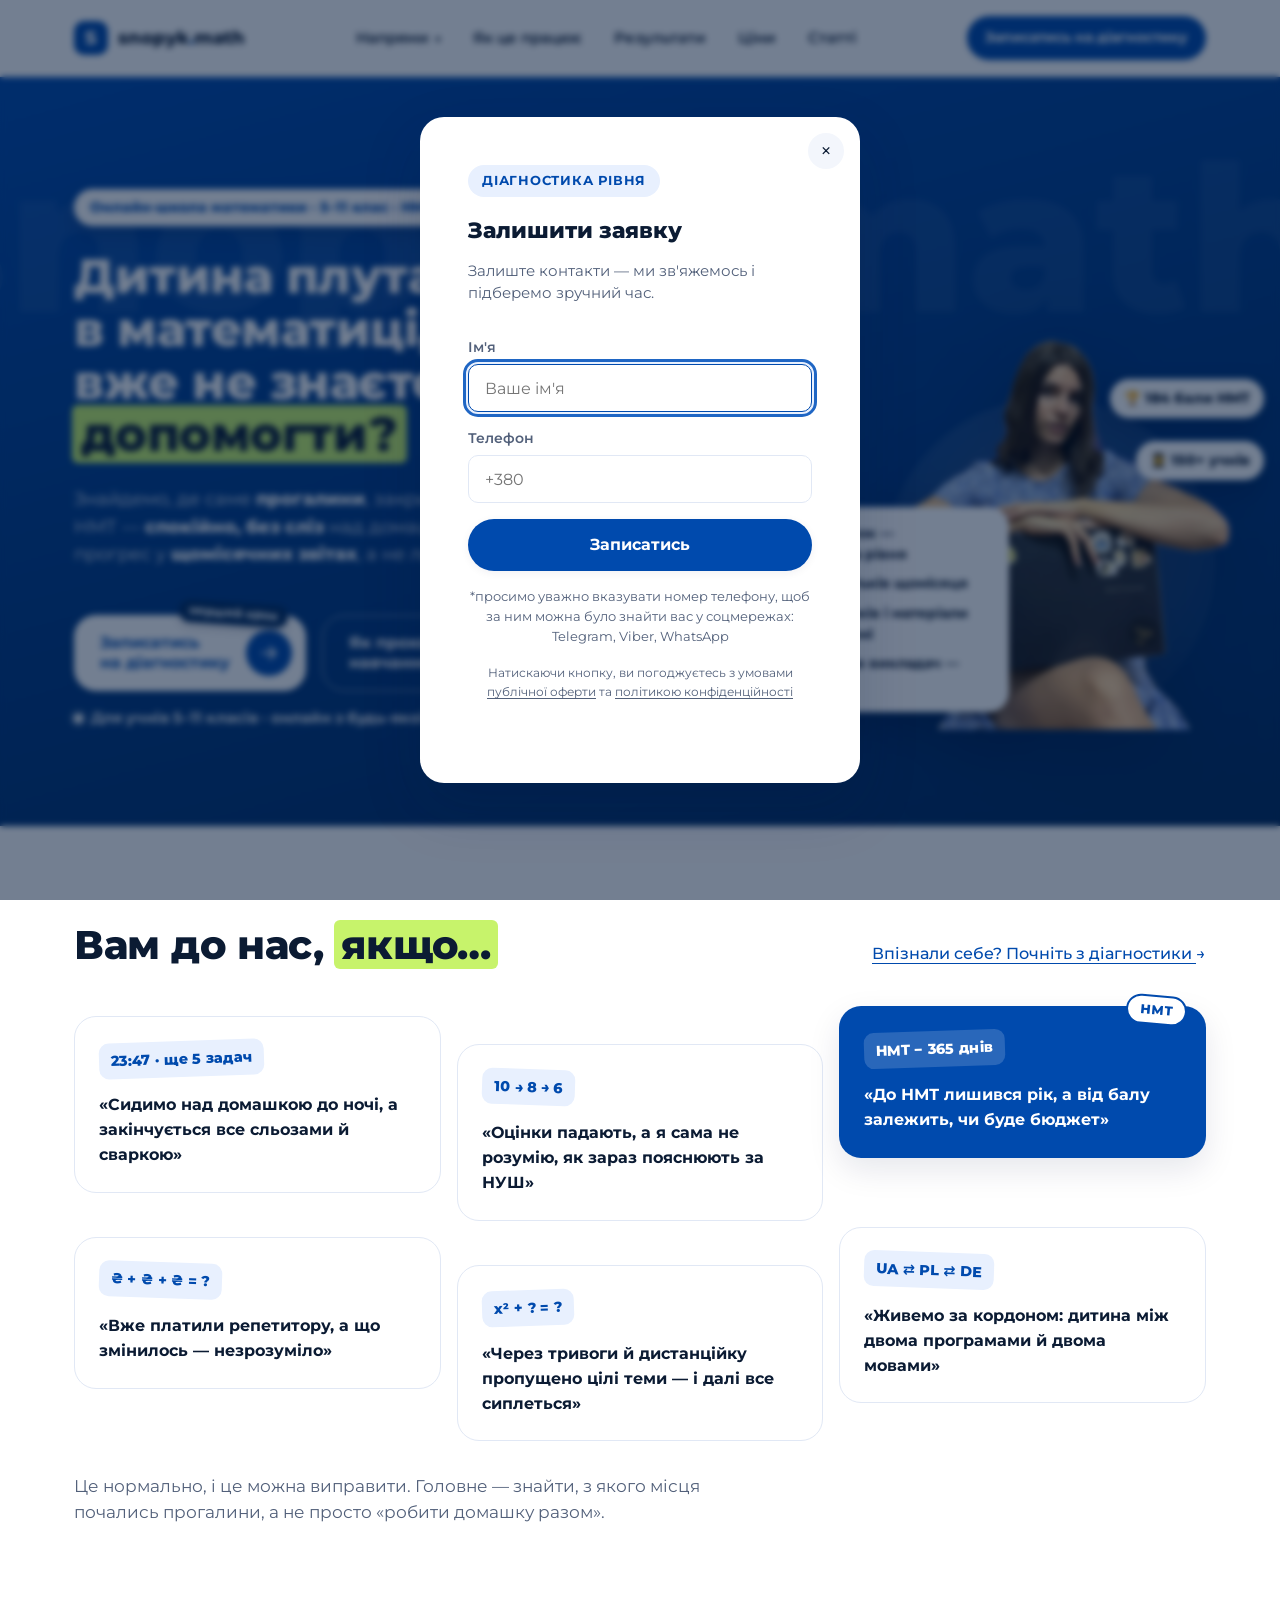
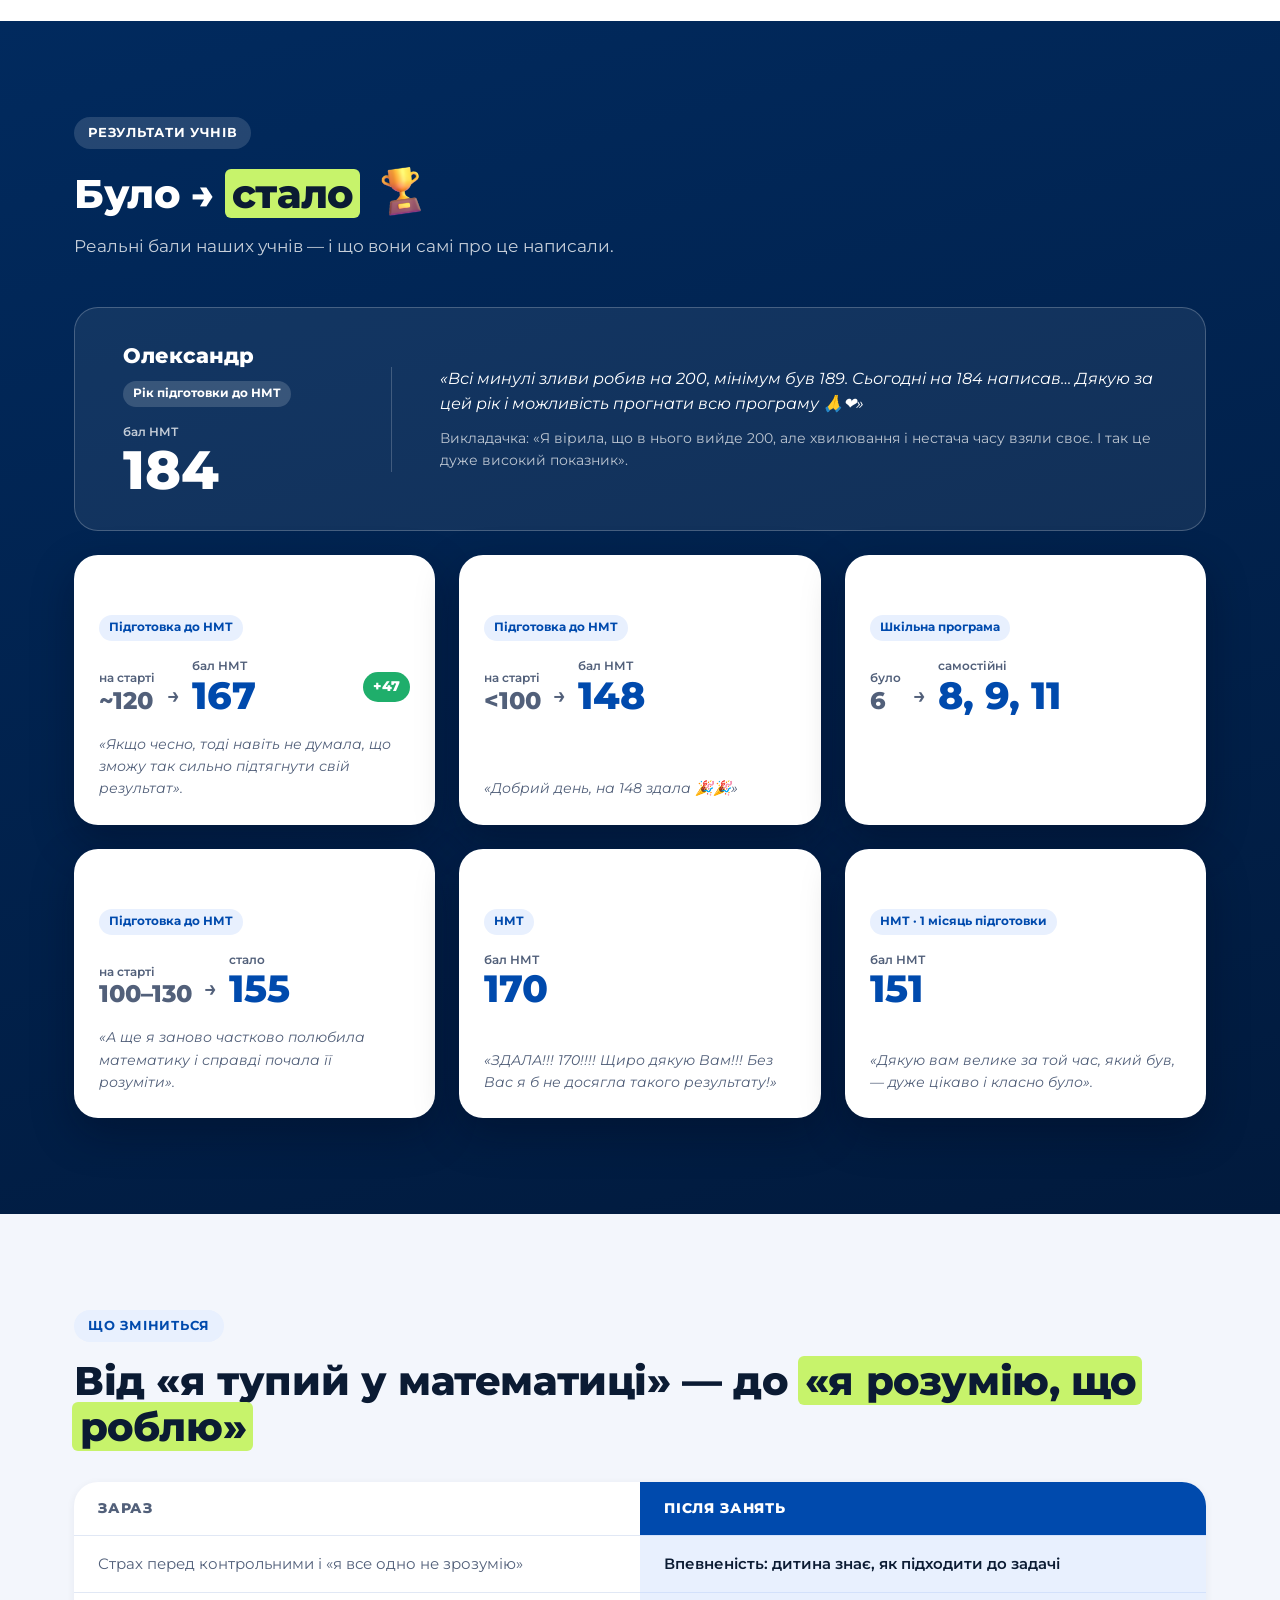
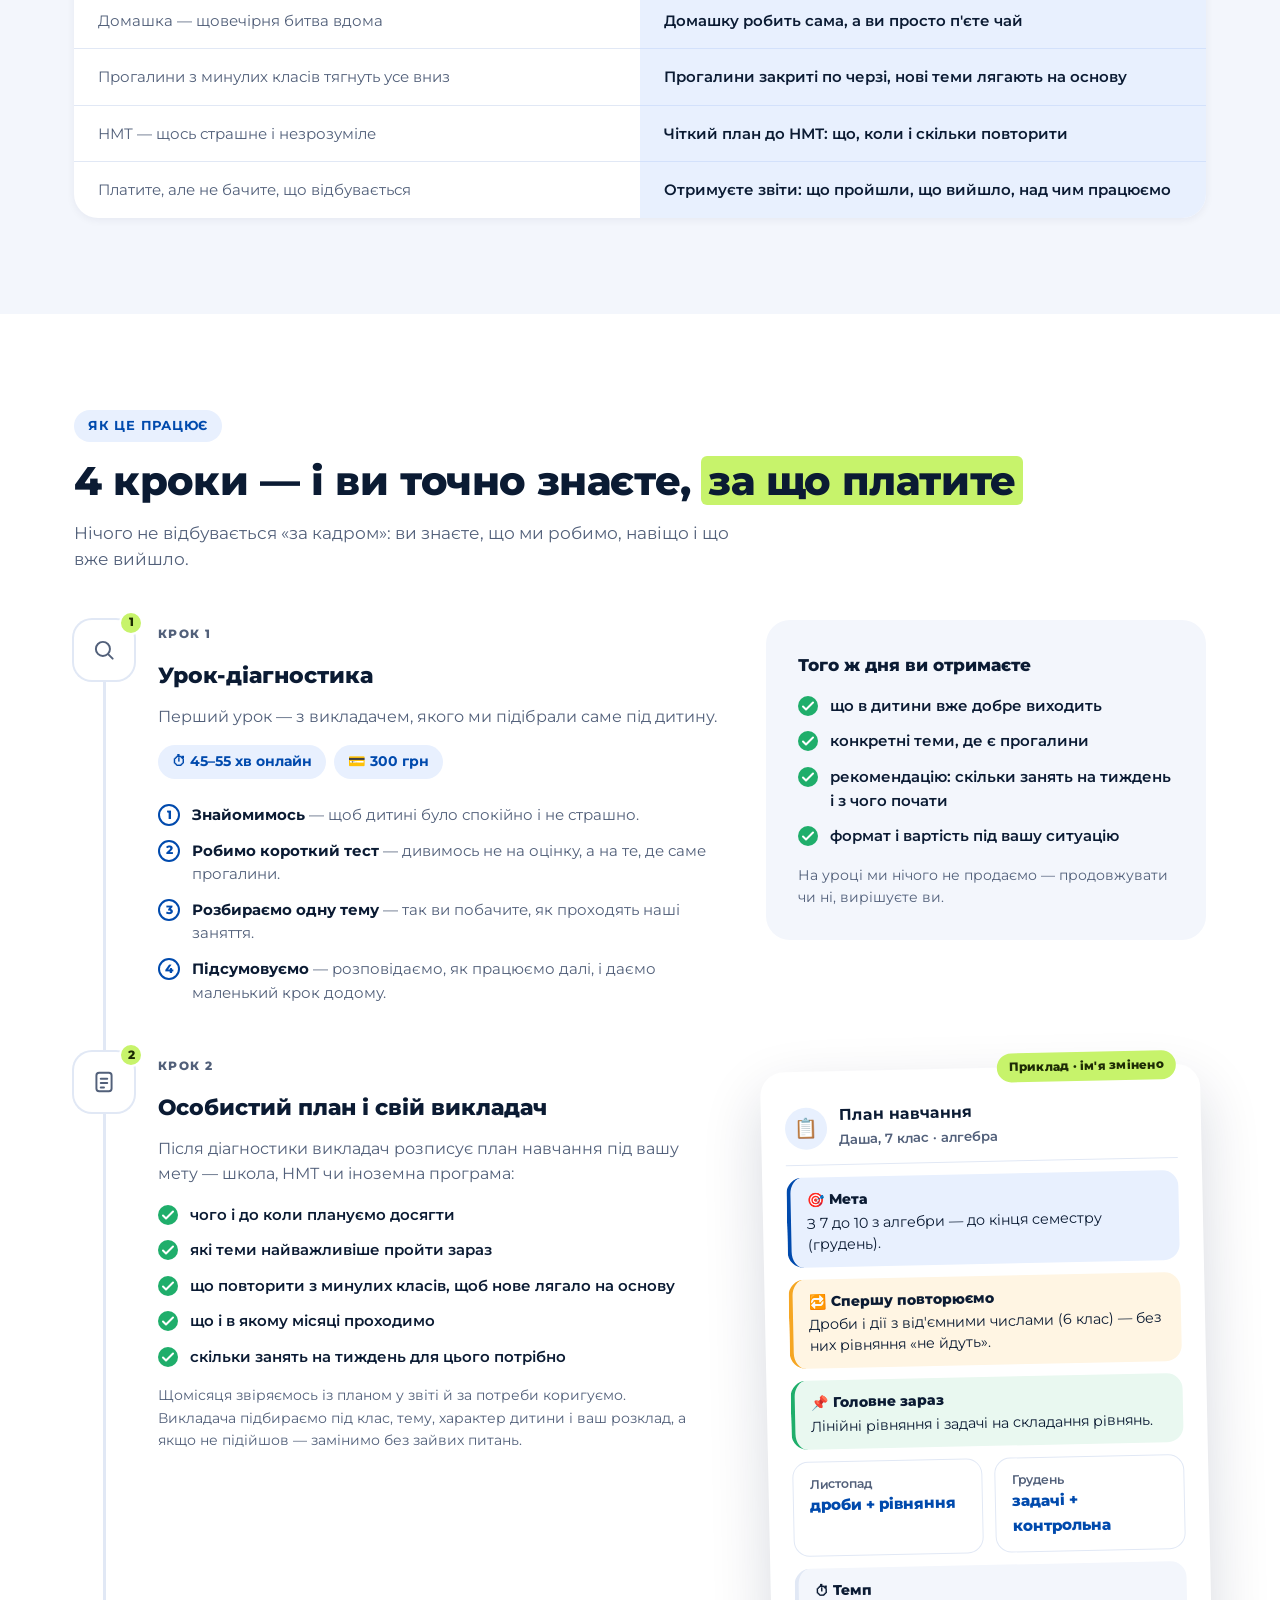
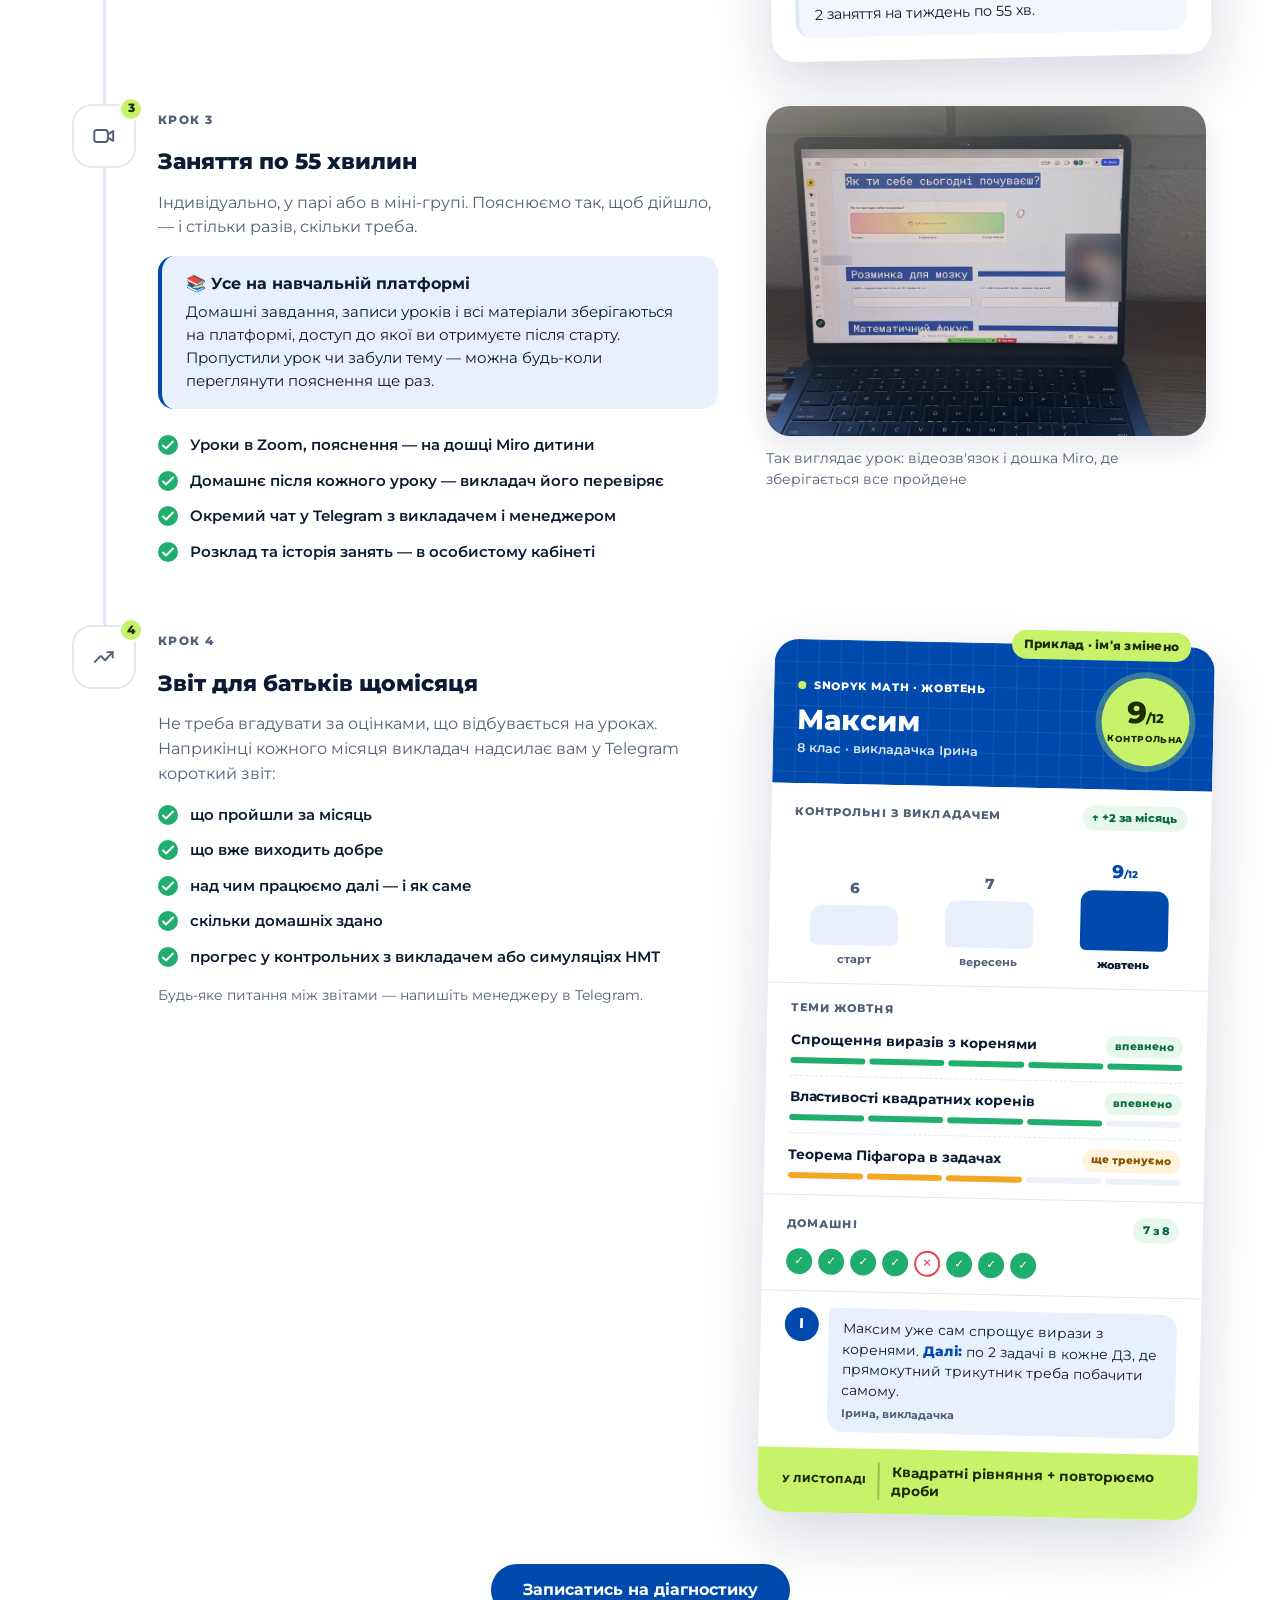
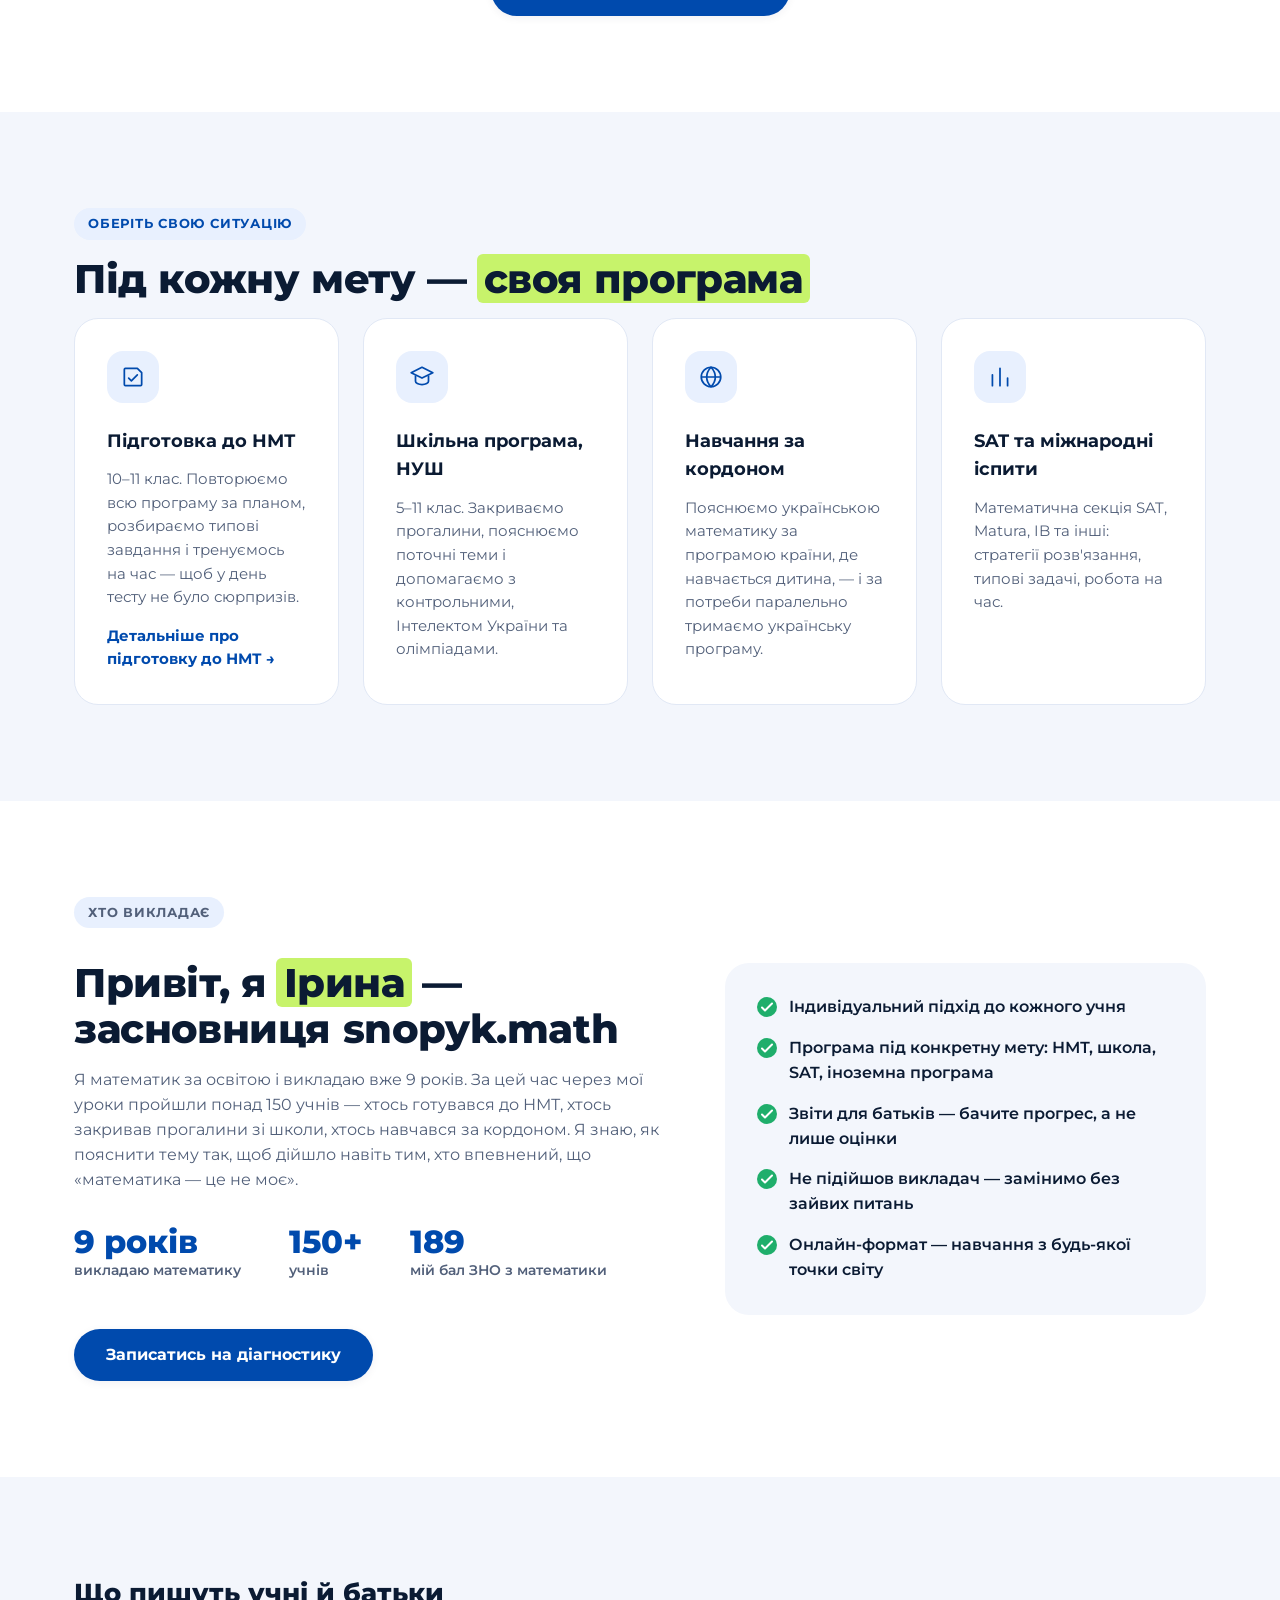
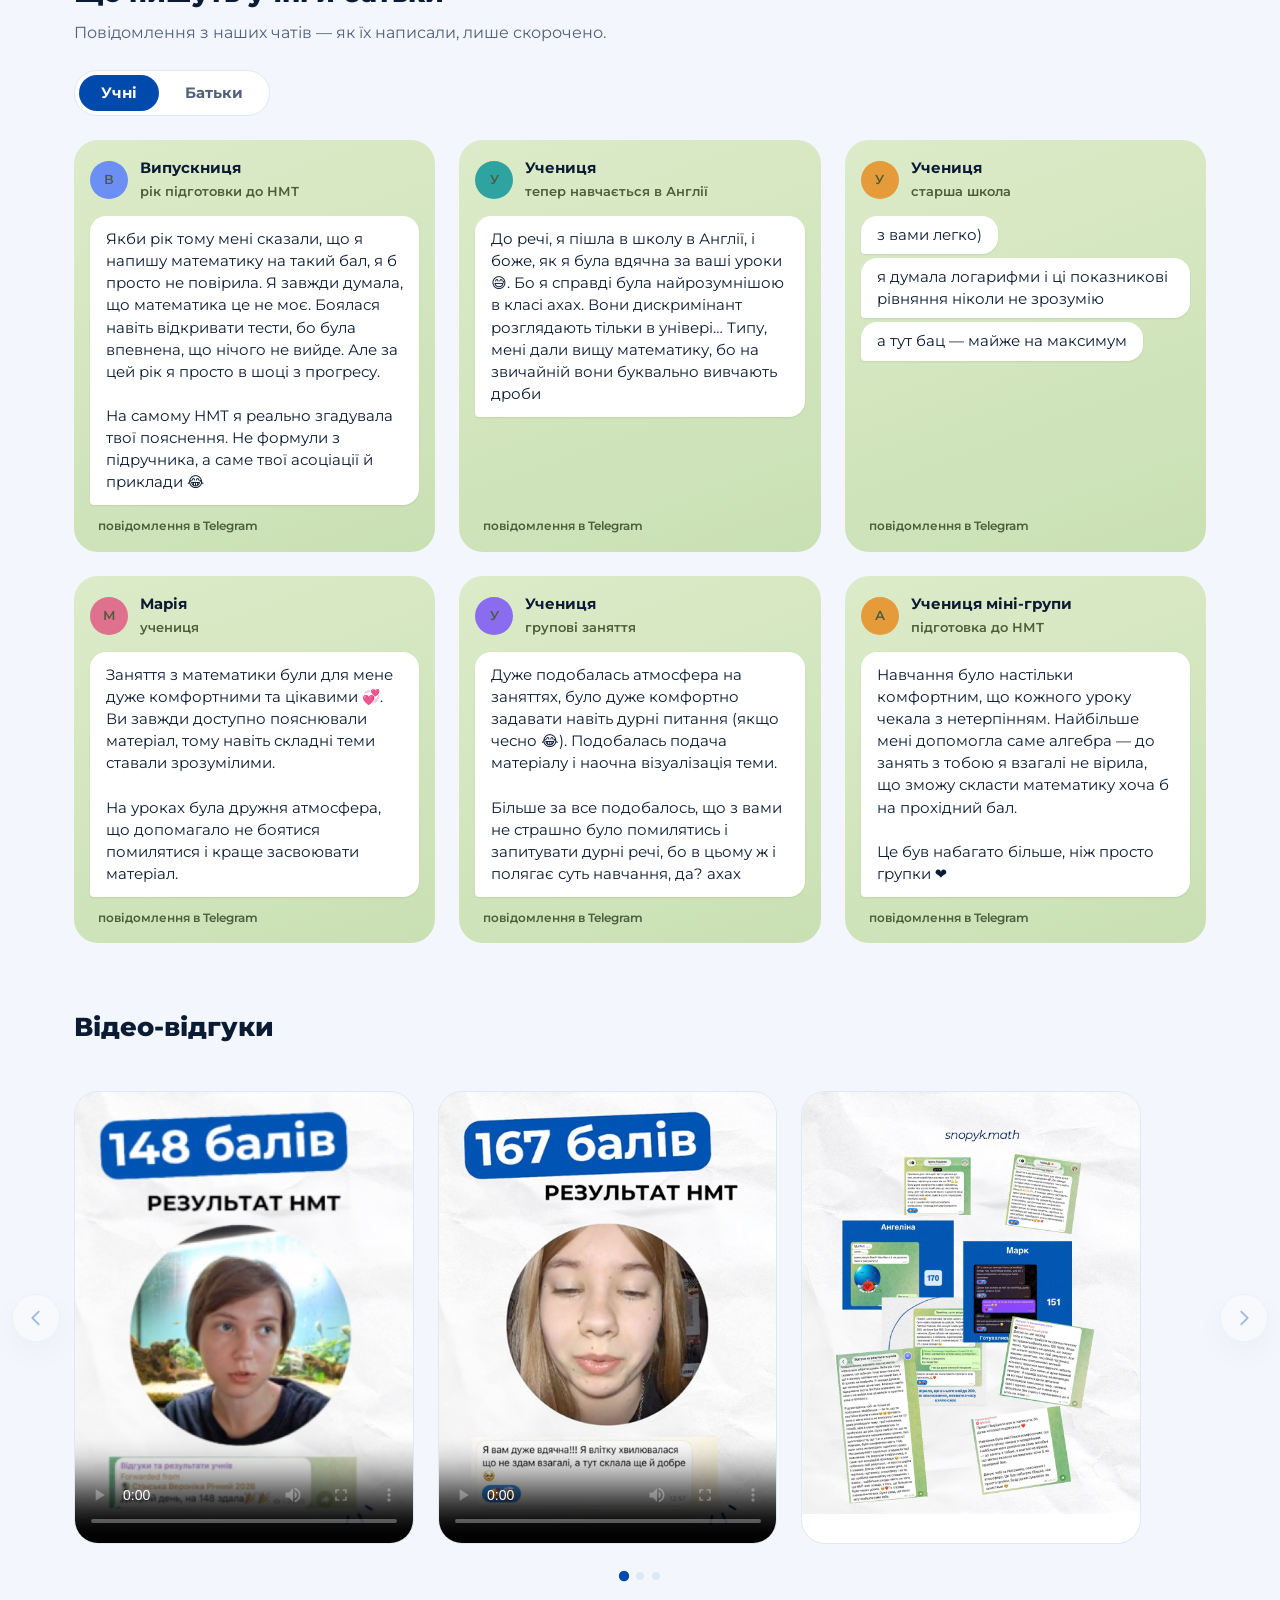
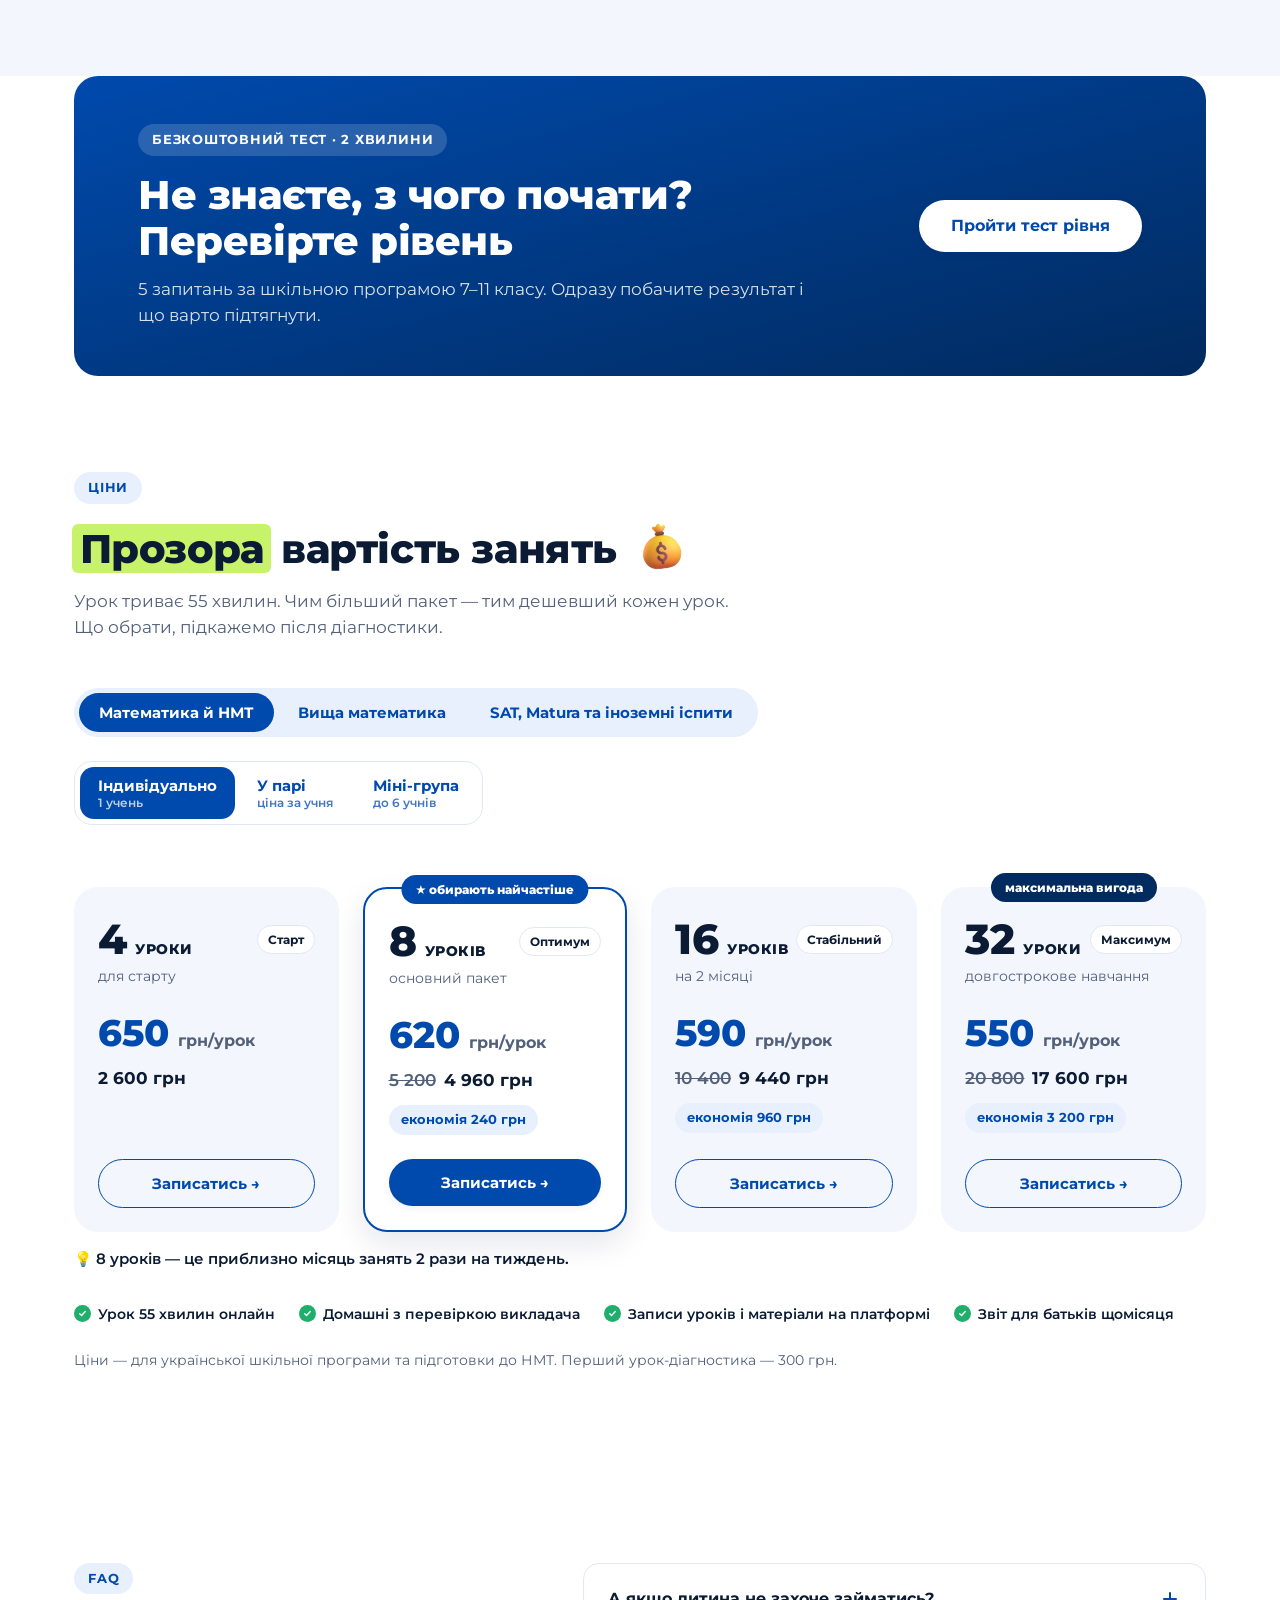
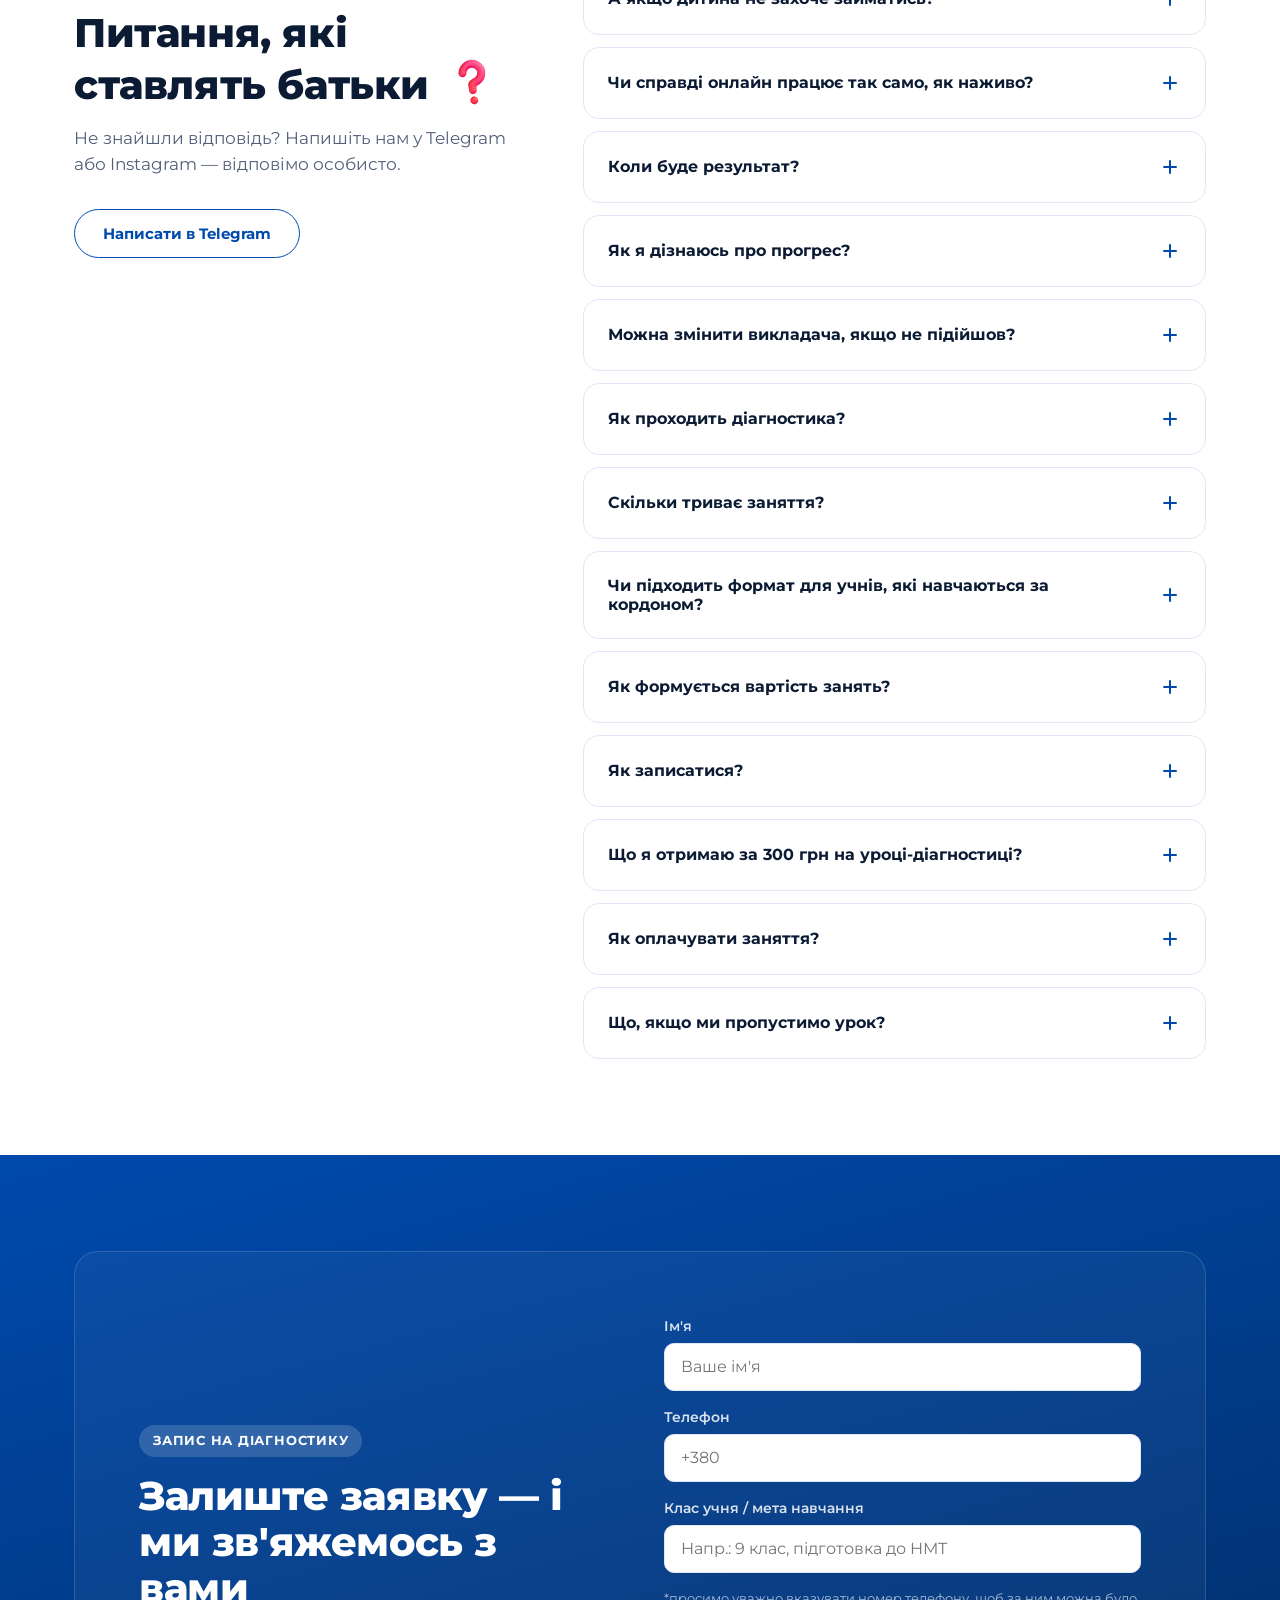
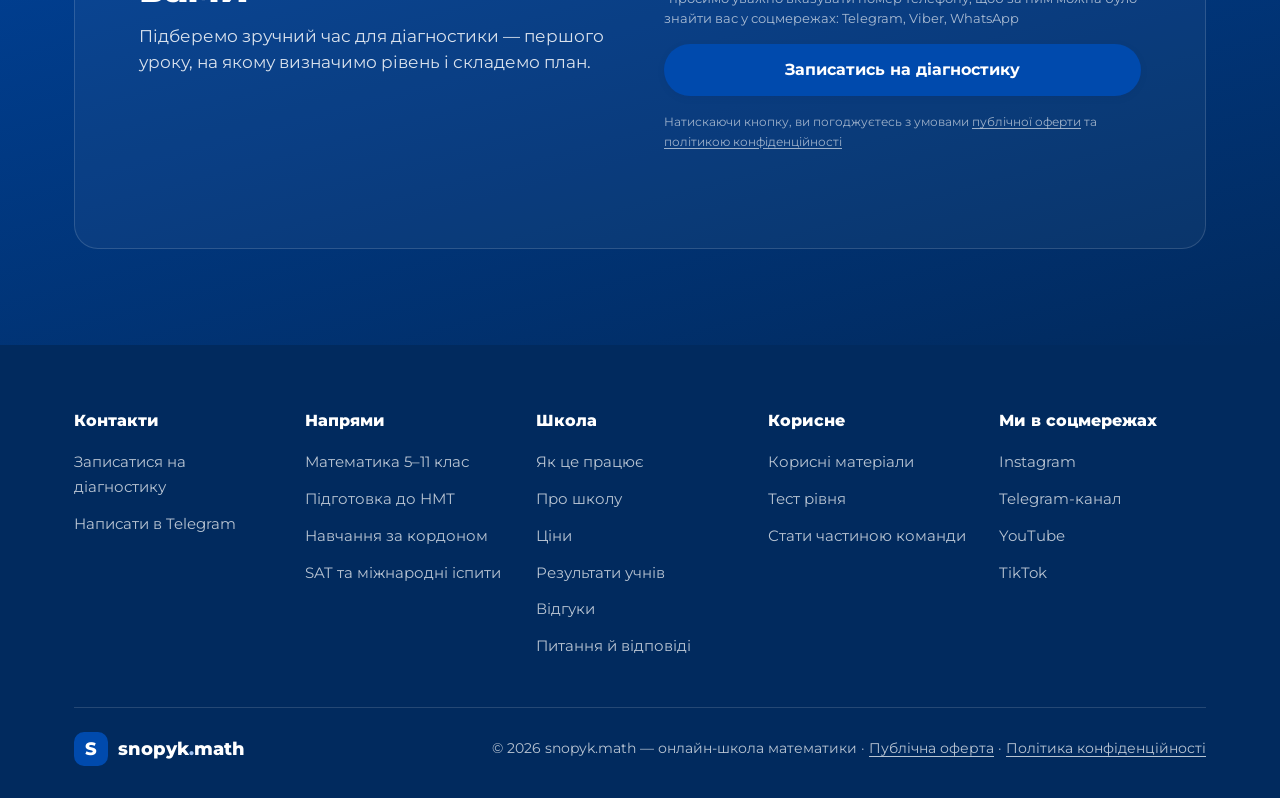
==== commit 4818b3be: "Monthly report sample: new "табель" card for school and NMT Step 4 on index.html now shows the schoo" ====
--- a/index.html
+++ b/index.html
@@ -172,7 +172,7 @@
 <link rel="preconnect" href="https://fonts.googleapis.com">
 <link rel="preconnect" href="https://fonts.gstatic.com" crossorigin>
 <link href="https://fonts.googleapis.com/css2?family=Montserrat:ital,wght@0,400;0,500;0,600;0,700;0,800;1,500&display=swap" rel="stylesheet">
-<link rel="stylesheet" href="css/style.css?v=20261109j">
+<link rel="stylesheet" href="css/style.css?v=20261109k">
 </head>
 <body>
 
@@ -577,40 +577,43 @@
                 <li>що вже виходить добре</li>
                 <li>над чим працюємо далі — і як саме</li>
                 <li>скільки домашніх здано</li>
-                <li>прогрес в оцінках або пробних НМТ</li>
+                <li>прогрес у контрольних з викладачем або симуляціях НМТ</li>
               </ul>
               <p class="how-note">Будь-яке питання між звітами — напишіть менеджеру в Telegram.</p>
             </div>
 
-            <figure class="how-aside report-card" data-example-src="report" aria-label="Приклад щомісячного звіту для батьків">
+            <figure class="how-aside report-card report-v2" data-example-src="report" aria-label="Приклад щомісячного звіту для батьків">
               <span class="report-sample">Приклад · ім'я змінено</span>
-              <header class="report-head">
-                <span class="report-avatar" aria-hidden="true">І</span>
+              <header class="rc-head">
                 <div>
-                  <strong>Ірина · викладачка</strong>
-                  <span>Звіт за жовтень · Максим, 8 клас</span>
+                  <span class="rc-brand"><i aria-hidden="true"></i>Snopyk Math · жовтень</span>
+                  <strong class="rc-name">Максим</strong>
+                  <span class="rc-sub">8 клас · викладачка Ірина</span>
                 </div>
+                <div class="rc-score"><strong>9<small>/12</small></strong><em>контрольна</em></div>
               </header>
-              <div class="report-block">
-                <h5>📚 Що пройшли</h5>
-                <p>Квадратні корені та їх властивості. Геометрія — теорема Піфагора.</p>
+              <div class="rc-sec">
+                <div class="rc-h"><h5>Контрольні з викладачем</h5><span class="rc-chip rc-ok">↑ +2 за місяць</span></div>
+                <div class="rc-bars" role="img" aria-label="Контрольні з викладачем: на старті 6, у вересні 7, у жовтні 9 з 12">
+                  <div class="rc-col"><b>6</b><i style="height:40px"></i><span>старт</span></div>
+                  <div class="rc-col"><b>7</b><i style="height:47px"></i><span>вересень</span></div>
+                  <div class="rc-col rc-now"><b>9<small>/12</small></b><i style="height:60px"></i><span>жовтень</span></div>
+                </div>
               </div>
-              <div class="report-block report-good">
-                <h5>✅ Добре виходить</h5>
-                <p>Впевнено спрощує вирази з коренями — на самостійній 10 з 12 без підказок.</p>
+              <div class="rc-sec">
+                <div class="rc-h"><h5>Теми жовтня</h5></div>
+                <div class="rc-topic rc-ok"><p>Спрощення виразів з коренями</p><span class="rc-st">впевнено</span><span class="rc-seg" aria-hidden="true"><i class="f"></i><i class="f"></i><i class="f"></i><i class="f"></i><i class="f"></i></span></div>
+                <div class="rc-topic rc-ok"><p>Властивості квадратних коренів</p><span class="rc-st">впевнено</span><span class="rc-seg" aria-hidden="true"><i class="f"></i><i class="f"></i><i class="f"></i><i class="f"></i><i></i></span></div>
+                <div class="rc-topic rc-mid"><p>Теорема Піфагора в задачах</p><span class="rc-st">ще тренуємо</span><span class="rc-seg" aria-hidden="true"><i class="f"></i><i class="f"></i><i class="f"></i><i></i><i></i></span></div>
               </div>
-              <div class="report-block report-work">
-                <h5>🔧 Треба пропрацювати</h5>
-                <p>Задачі, де прямокутний трикутник треба побачити самому. Додаємо по 2 такі задачі в кожне ДЗ.</p>
+              <div class="rc-sec">
+                <div class="rc-h"><h5>Домашні</h5><span class="rc-chip rc-ok">7 з 8</span></div>
+                <div class="rc-hw" role="img" aria-label="Здано 7 домашніх з 8"><i>✓</i><i>✓</i><i>✓</i><i>✓</i><i class="no">✕</i><i>✓</i><i>✓</i><i>✓</i></div>
               </div>
-              <div class="report-stats">
-                <div><span>Домашні</span><strong>7 з 8</strong></div>
-                <div><span>Оцінки в школі</span><strong>7, 8 → 10</strong></div>
+              <div class="rc-sec">
+                <div class="rc-note"><span class="rc-av" aria-hidden="true">І</span><p class="rc-bubble">Максим уже сам спрощує вирази з коренями. <b>Далі:</b> по 2 задачі в кожне ДЗ, де прямокутний трикутник треба побачити самому.<small>Ірина, викладачка</small></p></div>
               </div>
-              <div class="report-block report-next">
-                <h5>➡️ У листопаді</h5>
-                <p>Квадратні рівняння + повторюємо дроби перед контрольною.</p>
-              </div>
+              <div class="rc-next"><span>У листо&shy;паді</span><p>Квадратні рівняння + повторюємо дроби</p></div>
             </figure>
           </div>
         </li>
--- a/css/style.css
+++ b/css/style.css
@@ -988,6 +988,107 @@
 }
 .report-stats span { display: block; font-size: 0.78rem; font-weight: 600; color: var(--color-text-muted); }
 .report-stats strong { font-size: 1.15rem; font-weight: 800; color: var(--color-primary); }
+
+/* Monthly report sample v2: "табель" (blue header, КР / simulations chart, topics, homework) */
+.report-card.report-v2 { padding: 0; gap: 0; color: var(--color-text); }
+.report-v2 .report-sample { z-index: 2; }
+.rc-head {
+  display: grid;
+  grid-template-columns: minmax(0, 1fr) auto;
+  gap: var(--space-3);
+  align-items: center;
+  padding: var(--space-6) var(--space-5) var(--space-5);
+  border-radius: var(--radius-lg) var(--radius-lg) 0 0;
+  background-color: var(--color-primary);
+  background-image:
+    linear-gradient(rgba(255, 255, 255, 0.07) 1px, transparent 1px),
+    linear-gradient(90deg, rgba(255, 255, 255, 0.07) 1px, transparent 1px);
+  background-size: 22px 22px;
+  color: #fff;
+}
+.rc-brand { display: inline-flex; align-items: center; gap: var(--space-2); font-size: 0.68rem; font-weight: 800; letter-spacing: 0.06em; text-transform: uppercase; }
+.rc-brand i { width: 8px; height: 8px; border-radius: 50%; background: var(--color-accent-lime); }
+.rc-name { display: block; font-size: 1.75rem; font-weight: 800; line-height: 1.05; margin-top: var(--space-2); }
+.rc-sub { display: block; font-size: 0.8rem; font-weight: 600; opacity: 0.85; margin-top: 4px; }
+.rc-score {
+  width: 88px; height: 88px; border-radius: 50%;
+  display: flex; flex-direction: column; align-items: center; justify-content: center; text-align: center;
+  background: var(--color-accent-lime); color: #1d2b05;
+  box-shadow: 0 0 0 6px rgba(199, 243, 107, 0.28);
+}
+.rc-score strong { font-size: 1.9rem; font-weight: 800; line-height: 0.95; }
+.rc-score strong.rc-long { font-size: 1.55rem; }
+.rc-score small { font-size: 0.8rem; font-weight: 800; }
+.rc-score em { font-style: normal; font-size: 0.55rem; font-weight: 800; letter-spacing: 0.05em; text-transform: uppercase; margin-top: 4px; }
+
+.rc-sec { display: grid; gap: var(--space-3); padding: var(--space-4) var(--space-5); }
+.rc-sec + .rc-sec { border-top: 1px solid var(--color-border); }
+.rc-h { display: flex; justify-content: space-between; align-items: center; gap: var(--space-2); flex-wrap: wrap; }
+.rc-h h5 { margin: 0; font-size: 0.7rem; font-weight: 800; letter-spacing: 0.1em; text-transform: uppercase; color: var(--color-text-muted); }
+.rc-chips { display: inline-flex; gap: 6px; flex-wrap: wrap; }
+.rc-chip { font-size: 0.7rem; font-weight: 800; border-radius: var(--radius-pill); padding: 4px 10px; white-space: nowrap; }
+.rc-chip.rc-ok { background: #e6f7ee; color: #0f6b41; }
+.rc-chip.rc-tint { background: var(--color-primary-tint); color: var(--color-primary); }
+
+.rc-bars { position: relative; display: flex; align-items: flex-end; gap: var(--space-3); height: 130px; }
+.rc-col { flex: 1; min-width: 0; height: 100%; display: flex; flex-direction: column; justify-content: flex-end; align-items: center; gap: 6px; }
+.rc-col b { position: relative; z-index: 2; padding: 0 4px; border-radius: 6px; background: var(--color-surface); font-size: 0.92rem; font-weight: 800; color: var(--color-text-muted); line-height: 22px; }
+.rc-col b small { font-size: 0.62rem; }
+.rc-col i { display: block; width: 100%; max-width: 88px; border-radius: 12px 12px 6px 6px; background: var(--color-primary-tint); }
+.rc-col span { font-size: 0.7rem; font-weight: 700; color: var(--color-text-muted); line-height: 16px; white-space: nowrap; }
+.rc-col.rc-now b { color: var(--color-primary); font-size: 1.15rem; }
+.rc-col.rc-now i { background: var(--color-primary); }
+.rc-col.rc-now span { color: var(--color-text); font-weight: 800; }
+.rc-goal { position: absolute; left: 0; right: 0; border-top: 2px dashed var(--color-success); z-index: 1; }
+.rc-goal em { position: absolute; left: 0; top: -20px; font-style: normal; font-size: 0.66rem; font-weight: 800; color: #0f6b41; background: var(--color-surface); padding-right: 6px; }
+.rc-test { display: flex; align-items: center; gap: var(--space-3); font-size: 0.8rem; font-weight: 700; color: var(--color-text-muted); }
+.rc-test b { color: var(--color-text); white-space: nowrap; }
+.rc-meter { flex: 1; height: 8px; border-radius: var(--radius-pill); background: #edf1f8; overflow: hidden; }
+.rc-meter i { display: block; height: 100%; border-radius: inherit; background: var(--color-primary); }
+
+.rc-topic { display: grid; grid-template-columns: minmax(0, 1fr) auto; gap: 6px var(--space-3); align-items: center; }
+.rc-topic + .rc-topic { padding-top: 10px; border-top: 1px dashed var(--color-border); }
+.rc-topic p { margin: 0; font-size: 0.86rem; font-weight: 700; line-height: 1.3; }
+.rc-st { font-size: 0.66rem; font-weight: 800; border-radius: var(--radius-pill); padding: 3px 9px; white-space: nowrap; }
+.rc-seg { grid-column: 1 / -1; display: grid; grid-template-columns: repeat(5, 1fr); gap: 4px; }
+.rc-seg i { height: 6px; border-radius: 3px; background: #edf1f8; }
+.rc-topic.rc-ok .rc-st { background: #e6f7ee; color: #0f6b41; }
+.rc-topic.rc-ok .rc-seg i.f { background: var(--color-success); }
+.rc-topic.rc-mid .rc-st { background: #fff3dc; color: #8a5300; }
+.rc-topic.rc-mid .rc-seg i.f { background: var(--color-accent-gold); }
+.rc-topic.rc-bad .rc-st { background: #fdecec; color: #a4262c; }
+.rc-topic.rc-bad .rc-seg i.f { background: var(--color-danger); }
+
+.rc-hw { display: flex; flex-wrap: wrap; gap: 6px; }
+.rc-hw i {
+  width: 26px; height: 26px; border-radius: 50%;
+  display: flex; align-items: center; justify-content: center;
+  font-style: normal; font-size: 0.72rem; font-weight: 800;
+  background: var(--color-success); color: #fff;
+}
+.rc-hw i.no { background: var(--color-surface); border: 2px solid var(--color-danger); color: var(--color-danger); }
+
+.rc-note { display: grid; grid-template-columns: 34px minmax(0, 1fr); gap: 10px; align-items: start; }
+.rc-av { width: 34px; height: 34px; border-radius: 50%; display: flex; align-items: center; justify-content: center; background: var(--color-primary); color: #fff; font-weight: 800; font-size: 0.88rem; }
+.rc-bubble { margin: 0; background: var(--color-primary-tint); border-radius: 4px 16px 16px 16px; padding: 10px 14px; font-size: 0.86rem; line-height: 1.5; }
+.rc-bubble b { color: var(--color-primary); font-weight: 800; }
+.rc-bubble small { display: block; margin-top: 4px; font-size: 0.7rem; font-weight: 700; color: var(--color-text-muted); }
+
+.rc-next {
+  display: grid; grid-template-columns: 84px minmax(0, 1fr); gap: var(--space-3); align-items: center;
+  padding: 14px var(--space-5);
+  border-radius: 0 0 var(--radius-lg) var(--radius-lg);
+  background: var(--color-accent-lime); color: #1d2b05;
+}
+.rc-next span { font-size: 0.64rem; font-weight: 800; letter-spacing: 0.08em; text-transform: uppercase; line-height: 1.25; }
+.rc-next p { margin: 0; font-size: 0.86rem; font-weight: 700; line-height: 1.35; padding-left: var(--space-3); border-left: 2px solid rgba(29, 43, 5, 0.25); }
+@media (max-width: 400px) {
+  .rc-head { padding-left: var(--space-4); padding-right: var(--space-4); }
+  .rc-sec, .rc-next { padding-left: var(--space-4); padding-right: var(--space-4); }
+  .rc-score { width: 76px; height: 76px; }
+  .rc-score strong { font-size: 1.6rem; }
+  .rc-score strong.rc-long { font-size: 1.3rem; }
+}
 
 /* ===================== RESULTS: CASES ===================== */
 .cases-grid {
